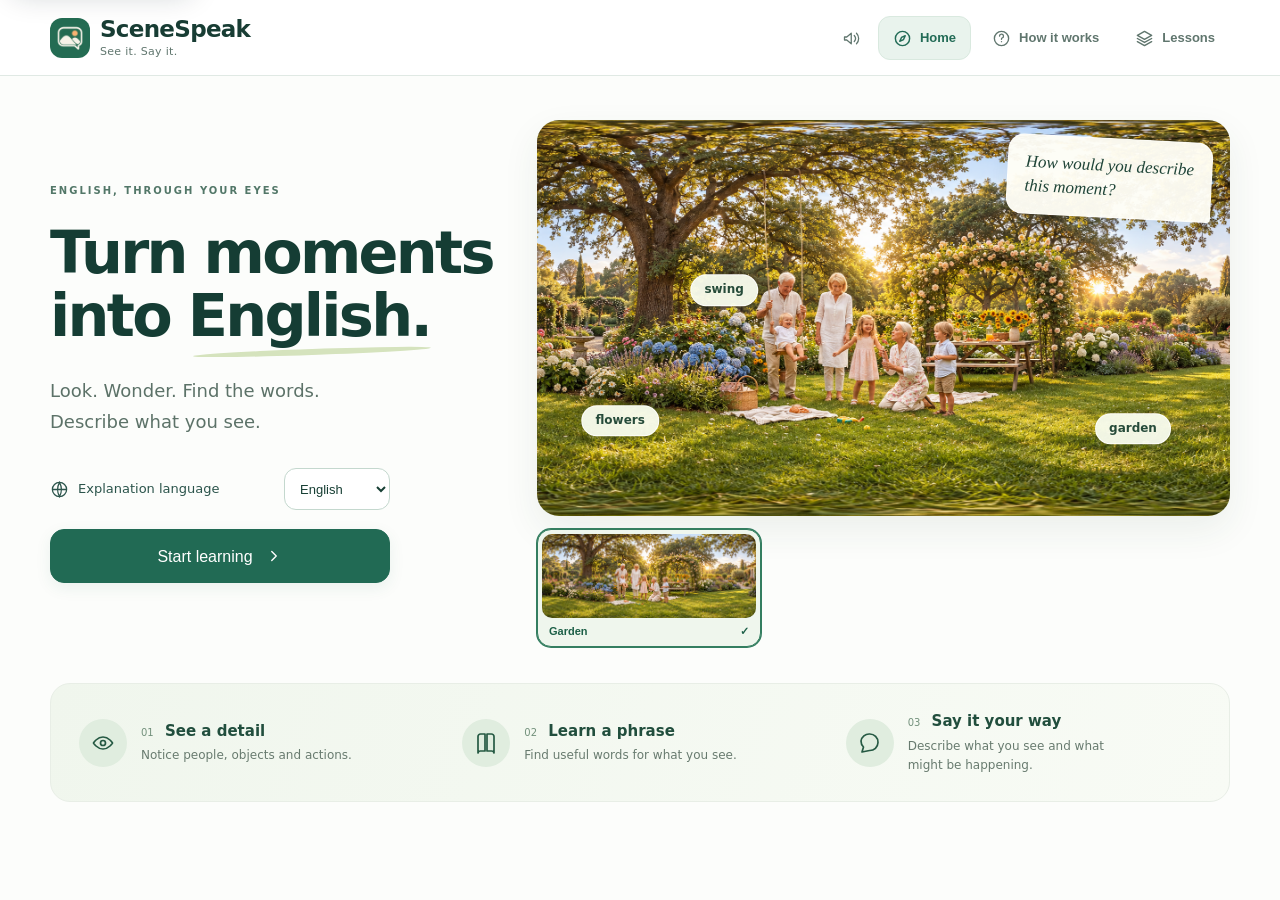
==== index.html @ e1c7cbb9 "Refresh demo with updated garden and cafe plus park home and museum panoramas" ====
<!doctype html>
<html lang="en" data-app-theme="sky" class="app-starting">
<head>
  <meta charset="utf-8" />
  <meta name="viewport" content="width=device-width,initial-scale=1,viewport-fit=cover" />
  <meta name="theme-color" content="#246c53" />
  <meta http-equiv="Content-Security-Policy" content="default-src 'self'; script-src 'self'; script-src-attr 'none'; script-src-elem 'self'; style-src 'self' 'unsafe-inline'; img-src 'self' data: blob:; media-src 'self' blob:; connect-src 'self' https: wss:; font-src 'self' data:; worker-src 'self' blob:; manifest-src 'self'; object-src 'none'; base-uri 'self'; form-action 'self'" />
  <meta name="apple-mobile-web-app-capable" content="yes" />
  <meta name="apple-mobile-web-app-status-bar-style" content="black-translucent" />
  <meta name="description" content="SceneSpeak helps you learn English by exploring pictures, building useful phrases and describing what you see." />
  <title>SceneSpeak — Five Updated Demo Lessons</title>
  <style>
    .app-starting #app,.app-starting .skip-link{visibility:hidden}
    .app-starting body{overflow:hidden}
    #app-startup{position:fixed;inset:0;z-index:100000;display:flex;flex-direction:column;align-items:center;justify-content:center;box-sizing:border-box;gap:0;padding:max(24px,env(safe-area-inset-top)) 24px max(24px,env(safe-area-inset-bottom));overflow:auto;text-align:center;background:#fafcfb;color:#174b3e;font:16px/1.5 system-ui,sans-serif}
    #app-startup[hidden]{display:none}
    #app-startup .startup-art{display:block;width:min(390px,82vw,47svh);height:auto;aspect-ratio:1;object-fit:contain;animation:startup-float 4s ease-in-out infinite}
    #app-startup strong{margin-top:4px;font-size:clamp(32px,5vw,42px);font-weight:750;line-height:1.2;letter-spacing:-1.6px}
    #app-startup .startup-tagline{margin:8px 0 28px;font-size:15px;color:#577067;letter-spacing:.3px}
    #app-startup .startup-dots{display:flex;gap:7px;align-items:center;height:16px;margin-bottom:12px}
    #app-startup .startup-dots i{width:6px;height:6px;border-radius:50%;background:#246c53;animation:startup-pulse 1.4s ease-in-out infinite}
    #app-startup .startup-dots i:nth-child(2){animation-delay:.16s}
    #app-startup .startup-dots i:nth-child(3){animation-delay:.32s}
    #app-startup [data-startup-message]{margin:0;max-width:32ch;font-size:13px;color:#577067}
    #app-startup button{margin-top:18px;padding:11px 24px;border:0;border-radius:999px;background:#174b3e;color:white;font:inherit;cursor:pointer}
    #app-startup button:focus-visible{outline:3px solid #b29048;outline-offset:4px}
    #app-startup[data-state="error"] .startup-dots{visibility:hidden}
    #app-startup[data-state="error"] .startup-art{animation:none}
    @keyframes startup-float{50%{transform:translateY(-6px)}}
    @keyframes startup-pulse{0%,80%,100%{opacity:.3;transform:scale(.8)}40%{opacity:1;transform:scale(1.1)}}
    @media(prefers-reduced-motion:reduce){#app-startup .startup-art,#app-startup .startup-dots i{animation:none}#app-startup .startup-dots i{opacity:.65}}
    @media(max-height:480px){#app-startup .startup-art{width:160px}#app-startup strong{font-size:28px}#app-startup .startup-tagline{margin-bottom:14px}}
  </style>
  <link rel="preload" as="image" href="assets/brand/scenespeak-loading-v2.webp" fetchpriority="high" />
  <link rel="icon" type="image/png" href="assets/brand/scenespeak-32.png" />
  <link rel="manifest" href="manifest.webmanifest" />
  <link rel="apple-touch-icon" href="assets/brand/scenespeak-192.png" />
  <link rel="stylesheet" href="styles.css?v=e7f37715b326" />
  <link rel="stylesheet" href="ui-current.css?v=9fdf16a73ba0" />
  <link rel="stylesheet" href="ui-v69.css?v=eab2ead57e41" />
  <link rel="stylesheet" href="ui-v70.css?v=b3a060a74555" />
  <link rel="stylesheet" href="ui-v71.css?v=51cc2b2156c6" />
  <link rel="stylesheet" href="ui-v72.css?v=d24091e28b16" />
  <link rel="stylesheet" href="ui-v73.css?v=15b34c80e019" />
  <link rel="stylesheet" href="ui-v76.css?v=8b865cb2a2d8" />
  <link rel="stylesheet" href="ui-v82.css?v=972449b8dde4" />
  <link rel="stylesheet" href="ui-v84.css?v=379203077f45" />
  <link rel="stylesheet" href="ui-studio.css?v=42ea0a79cbeb" />
  <link rel="stylesheet" href="theme-sky.css?v=98572c865e69" />
  <link rel="stylesheet" href="theme-path.css?v=e6351fd37bc7" />
  <link rel="stylesheet" href="theme-light-gallery.css?v=43ce43f7cd2a" />
  <link rel="stylesheet" href="home-hero.css?v=433610b8ef3a" />
  <link rel="stylesheet" href="learning-journey.css?v=11afd4d63277" />
  <link rel="stylesheet" href="lesson-media.css?v=f2573e4f4fe3" />
  <link rel="stylesheet" href="how-it-works.css?v=e417890383a8" />
  <link rel="stylesheet" href="scene-canvas.css?v=aba9099252a8" />
  <link rel="stylesheet" href="listening.css?v=66e8e4bcabab" />
  <link rel="stylesheet" href="learning-guide.css?v=9eb61eb98759" />
  <link rel="stylesheet" href="ui-sounds.css?v=19601f279538" />
  <link rel="stylesheet" href="panorama-core.css?v=d8734d7bc925">
  <link rel="stylesheet" href="lesson1-panorama.css?v=051b9032b213">
<link rel="stylesheet" href="panorama-discovery.css?v=4b420b4b0232">
<link rel="stylesheet" href="panorama-talk-tour.css?v=1cd13281f568"><link rel="stylesheet" href="panorama-listening.css?v=9c42d6c55e50"></head>
<body>
  <a class="skip-link" href="#app">Skip to learning content</a>
  <div id="a11y-status" class="sr-only" role="status" aria-live="polite" aria-atomic="true"></div>
  <div id="app-startup" role="status" aria-live="polite" aria-atomic="true" data-state="loading">
    <img class="startup-art" src="assets/brand/scenespeak-loading-v2.webp" alt="" width="840" height="840" fetchpriority="high" decoding="async" />
    <strong>SceneSpeak</strong>
    <p class="startup-tagline">Every picture starts a conversation.</p>
    <div class="startup-dots" aria-hidden="true"><i></i><i></i><i></i></div>
    <p data-startup-message>Loading your scene…</p>
    <button data-startup-retry hidden>Try again</button>
    <noscript>Enable JavaScript to open the lessons.</noscript>
  </div>
  <div id="app" tabindex="-1" inert aria-busy="true"></div>
  <script src="core/app-startup.js?v=bd5b87fb1e0e"></script>
  <script src="core/content-revision.js?v=3bc3806c85b2"></script>
  <script src="core/build-info.js?v=9fa14899fab6"></script>
  <script src="core/course-catalog.js?v=d8385ab6231d"></script>
  <script src="core/course-path.js?v=427eb5ecdf4e"></script>
  <script src="data.js?v=307e53e9b06f"></script>
  <script src="lesson-pack-index.generated.js?v=006819aa9bcf"></script>
  <script src="current-content-overrides.js?v=5cc74e1fce96"></script>
  <script src="content-v69.js?v=5cc74e1fce96"></script>
  <script src="content-v74-audit.js?v=5cc74e1fce96"></script>
  <script src="lesson-packs.generated.js?v=1f5e84ff9fc3"></script>
  <script src="core/hotspot-engine.js?v=0d5a81eb5dc6"></script>
  <script src="core/adaptive-taxonomy-contract.js?v=f6fae911d8c2"></script>
  <script src="core/lesson-validator.js?v=0ccd34b12bc7"></script>
  <script src="core/lesson-repository.js?v=77aca8151dfa"></script>
  <script src="core/content-engine.js?v=e1f7e139dde1"></script>
  <script src="core/panorama-course.generated.js?v=d9529c49cbbb"></script>
  <script src="core/scene-evidence.js?v=4fdc6a17dee8"></script>
  <script src="core/scene-intelligence.js?v=692e982c522b"></script>
  <script src="core/privacy-store.js?v=52e0ac4d5d61"></script>
  <script src="core/learner-model.js?v=d8bf44370f42"></script>
  <script src="core/action-router.js?v=b93dbc1543b9"></script>
  <script src="core/speech-core.js?v=c8c5c091f525"></script>
  <script src="core/ui-sounds.js?v=7964c6816acb"></script>
  <script src="core/practice-review.js?v=3e467076a4d8"></script>
  <script src="core/ai-adapter.js?v=064fd6ad9dd5"></script>
  <script src="core/learning-orchestrator.js?v=1ae58459ec99"></script>
  <script src="core/user-access-config.js?v=0ac02090537f"></script>
  <script src="core/commercial-shell.js?v=ed12c0c5aae3"></script>
  <script src="core/sync-tombstones.js?v=c3ef3947b44c"></script>
  <script src="core/local-data-store.js?v=6e7c0aab8850"></script>
  <script src="core/offline-downloads.js?v=153e696cb147"></script>
  <script src="core/backend-client.js?v=8af45341082b"></script>
  <script src="core/store-catalog-v82.js?v=e81de1eb7e1d"></script>
  <script src="core/admin-feature-policy-v83.js?v=089ec2695646"></script>
  <script src="core/purchase-entitlements-v82.js?v=ae6d0d21828c"></script>
  <script src="core/access-model-v82.js?v=a656d7a96163"></script>
  <script src="core/activity-client.js?v=0305212aa998"></script>
  <script src="core/progress-sync.js?v=bac324bff10e"></script>
  <script src="core/device-readiness.js?v=2feb7ec991df"></script>
  <script src="core/security.js?v=e12e8fea76a4"></script>
  <script src="core/personal-marks.js?v=a7b890df64b0"></script>
  <script src="core/deep-link-router.js?v=2884d61ba8e4"></script>
  <script src="core/lesson-media-gate.js?v=f4e1bda5cbc7"></script>
  <script src="app.js?v=04290ee01368"></script>
  <script src="runtime-v69.js?v=9a2fce50b812"></script>
  <script src="runtime-v70.js?v=bc94bb4e360d"></script>
  <script src="runtime-v71.js?v=3f6b4df981ed"></script>
  <script src="runtime-v72.js?v=2e056d364219"></script>
  <script src="runtime-v73.js?v=315661ad4f4a"></script>
  <script src="runtime-v75.js?v=d540d6023ff5"></script>
  <script src="runtime-v77.js?v=cfc6d447c4fe"></script>
  <script src="patch-v76.js?v=8671756c11c0"></script>
  <script src="runtime-v78.js?v=ad84d789c8ef"></script>
  <script src="core/level-aware-language.js?v=e0d07689a2c7"></script>
  <script src="core/imagination-memory-dna.generated.js?v=4ea223d0e053"></script>
  <script src="core/gold-journey.js?v=f6b78175643e"></script>
  <script src="core/published-overrides.generated.js?v=6f804d559817"></script>
  <script src="core/published-overrides.js?v=4688c32fdd0b"></script>
  <script src="core/user-panel-v84.js?v=f50b612bddcb"></script>
  <script src="core/event-router-v52.js?v=eeacf605ca4a"></script>
  <script src="core/picture-language.js?v=fc298d7c669d"></script>
  <script src="core/learning-glossary-fa.js?v=a58cbe13d967"></script>
  <script src="core/learning-guide.js?v=9f655faf4416"></script>
  <script src="core/speaking-studio.js?v=97b6e4c3991e"></script>
  <script src="core/panorama-talk-tour.js?v=7771b3bc976d"></script>
  <script src="core/talk-studio.js?v=0e2f04955cad"></script>
  <script src="core/lesson-listening.js?v=5c9cf390db3e"></script>
  <script src="core/listening-player.js?v=05734a528819"></script>
  <script src="core/immersive-learn.js?v=c38f6e1bcc5f"></script>
  <script src="core/scenario-studio.js?v=64f008922529"></script>
  <script src="core/hotspot-scope.js?v=ae610ceef6b7"></script>
  <script src="core/scene-preview.js?v=1f2e9517c847"></script>
  <script src="core/panorama-listening.js?v=71cc4268aee4"></script>
  <script src="core/scene-canvas.js?v=41de7d5b488b"></script>
  <script src="core/panorama-core-bridge.js?v=fa0d618af814"></script>
  <script src="core/home-hero.js?v=62444d525ca9"></script>
  <script src="core/how-it-works.js?v=9f088995cda6"></script>
  <script src="core/learning-journey.js?v=50a0cc425c0b"></script>
  <script src="core/ui-shell-v52.js?v=f3bc0a37c113"></script>
<script src="core/lesson1-panorama-data.generated.js?v=a4716ade650d"></script>
<script src="core/lesson1-panorama-bridge.js?v=352609d9416b"></script>
</body>
</html>
---- styles.css ----
:root{
  --ink:#102b3d;--ink2:#284456;--muted:#728692;--navy:#071c2b;--navy2:#0d3045;--teal:#14959a;--teal2:#63d4cf;--aqua:#e9f7f6;
  --bg:#f2f6f7;--card:#ffffff;--line:#dbe6e9;--line2:#cbdadd;--green:#34a378;--amber:#dc9d2f;--coral:#cf6b60;--gold:#c99a31;
  --shadow:0 20px 55px rgba(12,42,59,.12);--shadow2:0 9px 30px rgba(12,42,59,.08);--radius:24px;
}
*{box-sizing:border-box;-webkit-tap-highlight-color:transparent}
html,body{margin:0;min-height:100%;background:var(--bg);color:var(--ink);font-family:Inter,ui-sans-serif,system-ui,-apple-system,BlinkMacSystemFont,"Segoe UI",sans-serif;overscroll-behavior-y:none}
button,input{font:inherit}button{cursor:pointer;color:inherit}button:disabled{cursor:default;opacity:.45}.ico{width:20px;height:20px;display:block;flex:0 0 auto}
.app-shell{min-height:100dvh}.lesson-shell{padding-bottom:92px}.home-shell{padding-bottom:42px}.home-main,.lesson-main{max-width:1180px;margin:0 auto;padding:22px}
.section-kicker,.lesson-id{font-size:10px;font-weight:900;letter-spacing:.14em;color:var(--teal);text-transform:uppercase}
.brand-lockup{display:flex;align-items:center;gap:10px;color:#fff}.brand-lockup.dark{color:var(--ink)}.brand-lockup>div:last-child{display:grid}.brand-lockup b{font-size:14px;letter-spacing:.01em}.brand-lockup small{font-size:9px;opacity:.68;margin-top:1px}.brand-mark{width:38px;height:38px;border-radius:13px;background:#fff;color:var(--navy);display:grid;place-items:center;font-weight:950;letter-spacing:-.09em;box-shadow:0 8px 20px rgba(0,0,0,.12)}.brand-mark span{color:var(--teal)}.dark .brand-mark{background:var(--navy);color:#fff}.dark .brand-mark span{color:var(--teal2)}
.topbar{position:sticky;top:0;z-index:60;background:rgba(7,28,43,.96);backdrop-filter:blur(22px);padding:calc(10px + env(safe-area-inset-top)) 18px 10px;border-bottom:1px solid rgba(255,255,255,.07)}.topbar-inner{max-width:1180px;margin:auto;display:flex;align-items:center;gap:12px}.round-btn{width:42px;height:42px;border-radius:14px;border:0;display:grid;place-items:center}.round-btn.ghost{background:rgba(255,255,255,.08);color:#fff}.round-btn.soft{background:#edf4f6;color:#284a5c}.round-btn.saved{color:#a87d19;background:#fff4d5}.top-progress{margin-left:auto;color:#fff;width:170px}.top-progress>div:first-child{display:flex;justify-content:space-between;align-items:center}.top-progress span{font-size:9px;color:#9cb6c4}.top-progress b{font-size:11px}.progress-line{height:4px;background:rgba(255,255,255,.1);border-radius:10px;margin-top:5px;overflow:hidden}.progress-line i{display:block;height:100%;background:linear-gradient(90deg,var(--teal2),#fff);border-radius:10px}
.home-top{max-width:1180px;margin:0 auto;display:flex;align-items:center;justify-content:space-between;padding:20px 22px 0}.prototype-pill{font-size:9px;font-weight:900;letter-spacing:.1em;padding:8px 10px;border-radius:999px;background:#e5f5f4;color:#08767c;border:1px solid #c7e5e3}.home-hero{border-radius:30px;overflow:hidden;box-shadow:var(--shadow);background:#111}.hero-photo{height:min(60vh,560px);min-height:390px;position:relative}.hero-photo img{width:100%;height:100%;object-fit:cover;display:block}.hero-shade{position:absolute;inset:0;background:linear-gradient(90deg,rgba(4,21,32,.88) 0%,rgba(4,21,32,.42) 44%,rgba(4,21,32,.02) 74%),linear-gradient(0deg,rgba(4,21,32,.34),transparent 45%)}.hero-label{position:absolute;left:5.5%;top:50%;transform:translateY(-50%);color:#fff;max-width:550px}.hero-label span{font-size:10px;letter-spacing:.16em;font-weight:900;color:#9ee1dd;text-transform:uppercase}.hero-label h1{font-size:clamp(35px,5vw,62px);line-height:.98;margin:10px 0 13px;letter-spacing:-.04em}.hero-label p{font-size:16px;margin:0;color:#d8e8ea}.hero-ring{--p:0deg;position:absolute;right:4.5%;bottom:7%;width:112px;aspect-ratio:1;border-radius:50%;background:conic-gradient(var(--teal2) var(--p),rgba(255,255,255,.15) 0);display:grid;place-items:center}.hero-ring:before{content:"";position:absolute;inset:7px;background:rgba(7,28,43,.78);backdrop-filter:blur(10px);border-radius:50%}.hero-ring div{position:relative;color:#fff;text-align:center}.hero-ring b{display:block;font-size:25px}.hero-ring small{display:block;font-size:9px;color:#b9d4dc}.resume-card{display:grid;grid-template-columns:auto 1fr auto;gap:15px;align-items:center;margin-top:-22px;margin-left:4%;margin-right:4%;position:relative;background:#fff;border:1px solid rgba(255,255,255,.8);border-radius:22px;padding:16px 18px;box-shadow:var(--shadow);cursor:pointer;transition:.2s}.resume-card:hover{transform:translateY(-2px)}.resume-icon{width:50px;height:50px;border-radius:16px;background:var(--navy);color:#fff;display:grid;place-items:center}.resume-card span{font-size:9px;font-weight:900;color:var(--teal);letter-spacing:.1em}.resume-card h2{font-size:17px;margin:4px 0 2px}.resume-card p{font-size:10px;color:var(--muted);margin:0}.resume-arrow{color:var(--teal)}.journey-card,.roadmap{margin-top:20px;background:#fff;border:1px solid var(--line);border-radius:26px;padding:22px;box-shadow:var(--shadow2)}.journey-card h3,.roadmap h3{font-size:21px;margin:4px 0 16px}.journey-grid{display:grid;grid-template-columns:repeat(4,1fr);gap:10px}.journey-item{padding:15px;border:1px solid var(--line);border-radius:18px;background:#fbfdfe;display:flex;gap:10px;align-items:flex-start}.journey-item.done{background:#f0faf6;border-color:#c4e7d8}.journey-num{width:30px;height:30px;border-radius:10px;background:#e8f2f4;display:grid;place-items:center;font-size:10px;font-weight:900;color:#53707d;flex:0 0 auto}.journey-num .ico{width:16px;color:var(--green)}.journey-item b{font-size:12px}.journey-item p{font-size:9px;color:var(--muted);line-height:1.5;margin:5px 0 0}.roadmap{display:flex;justify-content:space-between;gap:20px;align-items:center}.roadmap p{font-size:11px;color:var(--muted);max-width:560px;margin:0}.roadmap-strip{display:flex;align-items:center}.locked-thumb{width:54px;height:54px;border-radius:16px;overflow:hidden;border:3px solid #fff;margin-left:-10px;position:relative;filter:saturate(.65)}.locked-thumb:first-child{margin-left:0}.locked-thumb img{width:100%;height:100%;object-fit:cover}.locked-thumb span{position:absolute;inset:auto 4px 4px auto;background:rgba(7,28,43,.75);color:#fff;border-radius:6px;padding:2px 4px;font-size:8px;font-weight:900}.locked-more{width:54px;height:54px;margin-left:-10px;border-radius:16px;background:var(--navy);border:3px solid #fff;color:#fff;display:grid;place-items:center;font-size:10px;font-weight:900}
.lesson-heading{display:flex;align-items:end;justify-content:space-between;gap:20px;margin:2px 0 15px}.lesson-heading h1{font-size:clamp(24px,3vw,35px);letter-spacing:-.035em;margin:5px 0 4px}.lesson-heading p{font-size:11px;color:var(--muted);margin:0}.lesson-score{text-align:right}.lesson-score b{display:block;font-size:25px;color:var(--teal)}.lesson-score span{font-size:9px;color:var(--muted)}.workspace{display:grid;grid-template-columns:minmax(0,1.58fr) minmax(330px,.72fr);gap:14px;align-items:start}.viewer-column{min-width:0}.viewer-frame{border-radius:26px;overflow:hidden;background:#071c2b;box-shadow:var(--shadow);border:1px solid rgba(9,46,62,.08)}
.image-stage{position:relative;background:#06151f;overflow:hidden;isolation:isolate}.scene-image{width:100%;height:auto;display:block;user-select:none;-webkit-user-drag:none}.focus-veil{position:absolute;inset:0;z-index:2;pointer-events:none;background:radial-gradient(circle 92px at var(--spot-x) var(--spot-y),transparent 0,transparent 54%,rgba(2,15,23,.08) 68%,rgba(2,15,23,.36) 100%);animation:veilIn .28s ease}.hotspot{position:absolute;z-index:5;transform:translate(-50%,-50%);border:0;background:transparent;border-radius:50%;padding:0}.hotspot.hint:after{content:"";position:absolute;left:50%;top:50%;width:8px;height:8px;transform:translate(-50%,-50%);border-radius:50%;background:#fff;box-shadow:0 0 0 5px rgba(99,212,207,.65),0 0 0 10px rgba(255,255,255,.14);animation:hintPulse 1.8s ease-in-out infinite}.hotspot.active:before,.hotspot.active:after{content:"";position:absolute;left:50%;top:50%;border-radius:50%;transform:translate(-50%,-50%)}.hotspot.active:before{width:15px;height:15px;background:#fff;border:4px solid var(--teal);box-shadow:0 5px 18px rgba(0,0,0,.35)}.hotspot.active:after{width:24px;height:24px;border:2px solid rgba(255,255,255,.95);animation:ripple 1.25s ease-out infinite}.spot-label{position:absolute;z-index:7;transform:translate(-50%,-100%);background:rgba(5,27,40,.91);backdrop-filter:blur(12px);color:#fff;padding:9px 12px;border-radius:13px;box-shadow:0 12px 30px rgba(0,0,0,.24);pointer-events:none;animation:labelIn .22s ease}.spot-label b{display:block;font-size:13px}.spot-label span{font-size:9px;color:#9cdedb}.photo-top-actions{position:absolute;z-index:10;top:12px;right:12px;display:flex;gap:7px}.glass-btn{border:1px solid rgba(255,255,255,.16);background:rgba(6,29,42,.56);backdrop-filter:blur(13px);color:#fff;border-radius:12px;padding:8px 10px;display:flex;align-items:center;gap:6px;font-size:9px;font-weight:850}.glass-btn .ico{width:16px}.glass-btn.active{background:rgba(20,149,154,.72)}.scene-caption{position:absolute;z-index:9;left:12px;bottom:12px;padding:8px 11px;border-radius:13px;background:rgba(5,27,40,.62);backdrop-filter:blur(12px);color:#fff;border:1px solid rgba(255,255,255,.12);pointer-events:none}.scene-caption span{display:block;font-size:7px;letter-spacing:.13em;color:#9cdedb;font-weight:900}.scene-caption b{font-size:10px}.tap-feedback{position:absolute;z-index:9;width:16px;height:16px;border-radius:50%;transform:translate(-50%,-50%);pointer-events:none}.tap-feedback:before{content:"";position:absolute;inset:-3px;border:3px solid;border-radius:50%;animation:tapPop .55s ease-out both}.tap-feedback.ok:before{border-color:#72e0b6}.tap-feedback.miss:before{border-color:#ff9b8f}.micro-burst{position:absolute;z-index:9;left:50%;top:50%;pointer-events:none}.micro-burst i{position:absolute;width:6px;height:6px;border-radius:50%;background:#9ce7dd;animation:burst .65s ease-out both}.micro-burst i:nth-child(1){--x:42px;--y:-30px}.micro-burst i:nth-child(2){--x:-38px;--y:-22px}.micro-burst i:nth-child(3){--x:10px;--y:44px}.micro-burst i:nth-child(4){--x:-18px;--y:38px}.micro-burst i:nth-child(5){--x:50px;--y:12px}.micro-burst i:nth-child(6){--x:-50px;--y:10px}
.context-strip{display:flex;justify-content:space-between;align-items:center;gap:14px;margin-top:10px;background:#fff;border:1px solid var(--line);border-radius:18px;padding:11px 13px;box-shadow:var(--shadow2)}.discover-progress{flex:1}.discover-progress-head{display:flex;justify-content:space-between;font-size:9px;color:var(--muted);font-weight:800}.discover-progress-head b{color:var(--ink)}.dot-track{display:flex;gap:5px;margin-top:7px}.dot-track i{height:4px;flex:1;background:#dce7ea;border-radius:99px}.dot-track i.done{background:linear-gradient(90deg,var(--teal),var(--teal2))}.context-actions{display:flex;gap:6px}.context-actions button{border:1px solid var(--line);background:#f8fbfc;border-radius:11px;padding:8px 9px;display:flex;align-items:center;gap:5px;font-size:9px;font-weight:850}.context-actions .ico{width:15px}
.interaction-column{position:sticky;top:80px}.interaction-card{background:#fff;border:1px solid var(--line);border-radius:26px;padding:20px;box-shadow:var(--shadow);min-height:360px}.welcome-card{display:flex;flex-direction:column;justify-content:center}.orb-icon{width:62px;height:62px;border-radius:21px;display:grid;place-items:center;background:linear-gradient(145deg,#e8f7f6,#d8efef);color:var(--teal);margin-bottom:17px}.orb-icon .ico{width:28px;height:28px}.interaction-card h2{font-size:24px;letter-spacing:-.035em;line-height:1.05;margin:6px 0 9px}.welcome-card>p{font-size:11px;color:var(--muted);line-height:1.6;margin:0 0 17px}.mini-rule{display:flex;gap:10px;align-items:center;padding:9px 0;border-top:1px solid #edf2f4}.mini-rule i{font-style:normal;width:26px;height:26px;border-radius:9px;background:#eff6f7;display:grid;place-items:center;color:var(--teal);font-size:9px;font-weight:900}.mini-rule span{font-size:9px;color:var(--muted)}.mini-rule b{display:block;color:var(--ink);font-size:10px;margin-bottom:1px}.active-card{animation:cardIn .25s ease}.word-card-top{display:flex;justify-content:space-between;gap:12px}.word-card-top h2{font-size:32px;margin:2px 0 0}.pron-line{display:flex;gap:9px;align-items:center;color:var(--teal);font-size:10px;font-weight:800}.pron-line span{color:var(--muted);font-size:13px;font-weight:500}.word-card-actions{display:flex;gap:6px}.depth-switch{display:grid;grid-template-columns:repeat(3,1fr);gap:4px;background:#edf3f5;border-radius:12px;padding:4px;margin-top:17px}.depth-switch button{border:0;background:transparent;border-radius:9px;padding:8px;font-size:9px;font-weight:850;color:#70838e}.depth-switch button.active{background:#fff;color:var(--ink);box-shadow:0 3px 10px rgba(12,42,59,.08)}.depth-content{padding:15px 1px 4px;animation:fadeIn .18s ease}.content-label,.big-meaning span{display:block;font-size:8px;letter-spacing:.12em;color:var(--teal);font-weight:900;margin-bottom:5px}.big-meaning b{font-size:24px}.listen-line{margin-top:10px;width:100%;border:1px solid var(--line);background:#f8fbfc;border-radius:13px;padding:10px;display:flex;gap:7px;align-items:center;text-align:left;font-size:10px;font-weight:800}.listen-line small{margin-left:auto;color:var(--muted)}.hero-phrase{width:100%;border:1px solid #c5e3e3;background:linear-gradient(135deg,#effafa,#e7f5f4);border-radius:15px;padding:13px;display:flex;justify-content:space-between;align-items:center;text-align:left}.hero-phrase b{font-size:14px}.hero-phrase .ico{color:var(--teal);width:18px}.collocation-row{display:flex;flex-wrap:wrap;gap:5px;margin-top:8px}.collocation-row button{border:1px solid var(--line);background:#fff;border-radius:999px;padding:6px 8px;font-size:8px;color:#56707d}.sentence-listen{width:100%;border:0;background:#f4f8f9;border-radius:15px;padding:12px;display:flex;align-items:center;gap:8px;text-align:left}.sentence-listen p{font-size:11px;line-height:1.55;margin:0;flex:1}.sentence-listen .ico{color:var(--teal);width:17px}.grammar-cue{font-size:10px;line-height:1.5;margin-top:9px;color:#49616e}.grammar-cue span{display:block;font-size:8px;color:var(--muted);font-weight:900;text-transform:uppercase}.grammar-cue mark,.grammar-examples mark{background:#d7f1ee;color:#087479;border-radius:4px;padding:0 2px}.evidence-lens{margin-top:13px;border-top:1px solid var(--line);padding-top:12px}.lens-head{display:flex;gap:6px;align-items:center;font-size:10px;color:#58717e}.lens-head .ico{width:16px;color:var(--teal)}.lens-row{margin-top:8px;border-radius:12px;padding:9px}.lens-row span{font-size:7px;font-weight:950;letter-spacing:.1em}.lens-row p{font-size:9px;line-height:1.45;margin:3px 0 0}.lens-row.fact{background:#eff8f4}.lens-row.fact span{color:#2b8965}.lens-row.infer{background:#fff8e8}.lens-row.infer span{color:#ad7618}.use-now{width:100%;border:0;background:var(--navy);color:#fff;border-radius:15px;margin-top:11px;padding:11px 12px;display:flex;align-items:center;gap:9px;text-align:left}.use-now>.ico:first-child{color:var(--teal2)}.use-now span{flex:1}.use-now b{font-size:10px}.use-now small{display:block;color:#a9c4cf;font-size:8px;margin-top:2px}.use-now>.ico:last-child{width:15px}
.activity-area{margin-top:18px}.mode-tabs{display:flex;gap:5px;background:#e8eff1;border-radius:16px;padding:5px;width:max-content;max-width:100%;overflow:auto}.mode-tabs button{border:0;background:transparent;border-radius:11px;padding:9px 12px;display:flex;align-items:center;gap:6px;font-size:9px;font-weight:850;color:#627985;white-space:nowrap}.mode-tabs .ico{width:16px}.mode-tabs button.active{background:#fff;color:var(--ink);box-shadow:0 4px 12px rgba(12,42,59,.08)}.mode-tabs button.active .ico{color:var(--teal)}.mode-surface{margin-top:8px;background:#fff;border:1px solid var(--line);border-radius:26px;padding:22px;box-shadow:var(--shadow2);min-height:260px}.panel-heading{display:flex;align-items:flex-start;justify-content:space-between;gap:16px}.panel-heading h2{font-size:22px;letter-spacing:-.025em;margin:4px 0 4px}.panel-heading p{font-size:10px;color:var(--muted);line-height:1.55;margin:0;max-width:680px}.complete-btn{border:1px solid var(--line);background:#f8fbfc;border-radius:12px;padding:9px 11px;font-size:9px;font-weight:850;white-space:nowrap}.complete-btn.done{background:#edf8f3;border-color:#c9e7d9;color:#26795a;display:flex;gap:5px;align-items:center}.complete-btn .ico{width:14px}.mission-card{margin-top:17px;border-radius:18px;background:linear-gradient(135deg,var(--navy),#123e55);color:#fff;padding:15px;display:grid;grid-template-columns:auto 1fr auto;gap:12px;align-items:center}.mission-icon{width:45px;height:45px;border-radius:15px;background:rgba(255,255,255,.1);display:grid;place-items:center;color:var(--teal2)}.mission-icon .ico{width:21px}.mission-card span{font-size:8px;color:#9ed8dc;font-weight:900;letter-spacing:.1em}.mission-card h3{font-size:13px;margin:2px 0}.mission-card p{font-size:9px;color:#c4d8de;line-height:1.45;margin:0}.mission-card>b{font-size:23px}.word-map{display:grid;grid-template-columns:repeat(4,1fr);gap:7px;margin-top:12px}.word-node{border:1px solid var(--line);background:#fbfdfe;border-radius:14px;padding:10px;text-align:left;display:grid;grid-template-columns:auto 1fr;gap:0 7px}.word-node>span{grid-row:1/3;width:26px;height:26px;border-radius:9px;display:grid;place-items:center;background:#eef4f5;color:#80919a}.word-node>span .ico{width:14px;color:var(--green)}.word-node b{font-size:10px}.word-node small{font-size:8px;color:var(--muted);margin-top:2px}.word-node.known{background:#f1faf7;border-color:#c8e7da}.word-node.selected{outline:2px solid #9ed9d9}.learning-tip{display:flex;gap:10px;align-items:flex-start;margin-top:12px;background:#f3f8f9;border-radius:14px;padding:12px}.learning-tip>.ico{color:var(--teal);width:18px}.learning-tip b{font-size:10px}.learning-tip p{font-size:9px;color:var(--muted);line-height:1.5;margin:3px 0 0}
.subtabs,.practice-tabs{display:flex;gap:6px;margin-top:16px;overflow:auto}.subtabs button,.practice-tabs button{border:1px solid var(--line);background:#fff;border-radius:12px;padding:9px 11px;font-size:9px;font-weight:850;display:flex;gap:6px;align-items:center;white-space:nowrap}.subtabs button.active,.practice-tabs button.active{background:var(--navy);color:#fff;border-color:var(--navy)}.subtabs .ico{width:14px}.learn-grid{display:grid;grid-template-columns:.78fr 1.22fr;gap:12px;margin-top:12px}.overview-card{background:linear-gradient(145deg,#eaf8f7,#f7fbfb);border:1px solid #cfe7e6;border-radius:18px;padding:16px}.overview-card>span,.grammar-hero>span{font-size:8px;color:var(--teal);font-weight:900;letter-spacing:.1em}.overview-card h3{font-size:17px;margin:5px 0 8px}.overview-card p{font-size:10px;line-height:1.65;color:#4e6875}.overview-card button{border:0;background:var(--navy);color:#fff;border-radius:11px;padding:8px 10px;display:flex;gap:6px;align-items:center;font-size:8px;font-weight:850}.overview-card button .ico{width:14px}.evidence-accordion{display:grid;gap:6px}.evidence-accordion details{border:1px solid var(--line);border-radius:13px;background:#fff;overflow:hidden}.evidence-accordion summary{list-style:none;display:grid;grid-template-columns:auto 1fr auto;gap:8px;align-items:center;padding:10px 11px;cursor:pointer}.evidence-accordion summary::-webkit-details-marker{display:none}.evidence-accordion summary span{font-size:8px;color:var(--teal);font-weight:900}.evidence-accordion summary b{font-size:10px}.evidence-accordion summary .ico{width:14px;color:#81919a;transition:.2s}.evidence-accordion details[open] summary .ico{transform:rotate(90deg)}.evidence-accordion details p{border-top:1px solid var(--line);margin:0;padding:10px 11px;font-size:9px;line-height:1.6;color:#5d7380;background:#fbfdfe}.inference-zone{margin-top:12px}.confidence-ladder{display:grid;grid-template-columns:repeat(3,1fr);gap:8px}.confidence-card{border-radius:16px;padding:13px;border:1px solid}.confidence-card>div{display:flex;justify-content:space-between;align-items:center}.confidence-card b{font-size:10px}.confidence-card span{font-size:7px}.confidence-card p{font-size:9px;line-height:1.55;margin:7px 0 0}.confidence-card.high{background:#f0faf5;border-color:#c7e8d9}.confidence-card.high b{color:#2b8965}.confidence-card.medium{background:#fff9eb;border-color:#efdcae}.confidence-card.medium b{color:#a97318}.confidence-card.low{background:#fff3f1;border-color:#eccbc7}.confidence-card.low b{color:#a95149}.timeline-pro{display:grid;grid-template-columns:1fr auto 1fr auto 1fr;align-items:center;gap:7px;margin-top:10px}.timeline-pro article{background:#f4f8f9;border-radius:14px;padding:12px;min-height:95px}.timeline-pro article span{font-size:8px;color:var(--teal);font-weight:900}.timeline-pro article p{font-size:9px;line-height:1.5;margin:5px 0 0}.timeline-pro>i{color:#8da0aa}.timeline-pro>i .ico{width:14px}.accuracy-card{margin-top:10px;border:1px solid #eccbc7;background:#fff5f3;border-radius:15px;padding:12px}.accuracy-card>div{display:flex;gap:6px;align-items:center;color:#a24d46}.accuracy-card .ico{width:16px}.accuracy-card b{font-size:10px}.accuracy-card p{font-size:9px;line-height:1.55;margin:5px 0 0;color:#6d5b59}.grammar-lab{display:grid;grid-template-columns:1fr 1fr;gap:12px;margin-top:12px}.grammar-hero,.model-ladder{border:1px solid var(--line);border-radius:18px;padding:15px}.grammar-hero{background:#f4f9fa}.grammar-hero h3{font-size:17px;margin:5px 0}.grammar-hero>p{font-size:9px;line-height:1.55;color:#5d7280}.grammar-examples{display:grid;gap:6px}.grammar-examples button{border:1px solid var(--line);background:#fff;border-radius:12px;padding:9px;display:flex;gap:6px;text-align:left;font-size:9px;line-height:1.45}.grammar-examples .ico{width:14px;color:var(--teal)}.level-switch{display:flex;gap:4px;background:#edf3f5;border-radius:11px;padding:4px}.level-switch button{flex:1;border:0;background:transparent;border-radius:8px;padding:7px 5px;font-size:8px;font-weight:850}.level-switch button.active{background:#fff;box-shadow:0 2px 8px rgba(12,42,59,.08)}.model-ladder article{margin-top:9px;background:#fbfdfe;border:1px solid var(--line);border-radius:13px;padding:11px}.model-ladder article>div{display:flex;align-items:center;justify-content:space-between;gap:7px}.model-ladder article span{font-size:7px;font-weight:900;color:var(--teal)}.model-ladder article button{border:0;background:#e9f6f5;border-radius:8px;padding:6px 8px;font-size:8px;display:flex;gap:4px;align-items:center}.model-ladder article button .ico{width:12px}.model-ladder article p{font-size:9px;line-height:1.6;color:#4e6673}.model-ladder article small{font-size:8px;color:var(--muted)}.lab-cta{width:100%;margin-top:8px;border:0;background:var(--navy);color:#fff;border-radius:12px;padding:10px;display:flex;align-items:center;justify-content:center;gap:5px;font-size:9px;font-weight:850}.lab-cta .ico{width:14px}
.find-layout{margin-top:12px;display:grid;grid-template-columns:1fr .72fr;gap:10px}.find-prompt{border-radius:18px;background:linear-gradient(145deg,var(--navy),#113c53);color:#fff;padding:17px}.find-prompt>span{font-size:8px;color:#9ed8dc;font-weight:900;letter-spacing:.1em}.find-prompt h3{font-size:31px;margin:7px 0 2px}.find-prompt>p{font-size:13px;color:#b7d3da;margin:0}.find-prompt>button{margin-top:10px;border:1px solid rgba(255,255,255,.15);background:rgba(255,255,255,.08);color:#fff;border-radius:10px;padding:8px 10px;font-size:8px;display:flex;align-items:center;gap:5px}.find-prompt>button .ico{width:14px}.audio-target{margin:18px 0 12px;display:flex;gap:11px;align-items:center}.audio-target>.ico{width:35px;height:35px;color:var(--teal2)}.audio-target b{font-size:17px}.round-dots{display:flex;gap:5px;margin-top:14px}.round-dots i{height:4px;flex:1;background:rgba(255,255,255,.12);border-radius:99px}.round-dots i.done{background:#52c994}.round-dots i.current{background:#75dbd7}.practice-message{margin-top:10px;padding:8px;border-radius:10px;font-size:8px;font-weight:800}.practice-message.good{background:rgba(80,200,148,.16);color:#bff1d9}.practice-message.try{background:rgba(224,159,47,.16);color:#ffe0a7}.find-photo-note{border:1px solid var(--line);background:#f5f9fa;border-radius:18px;padding:16px;display:flex;align-items:center;gap:10px}.find-photo-note>.ico{width:27px;height:27px;color:var(--teal)}.find-photo-note p{font-size:10px;line-height:1.5;color:#5d7380;margin:0}.practice-complete{text-align:center;padding:30px 10px}.success-orb{width:65px;height:65px;border-radius:22px;background:#eaf8f2;color:var(--green);display:grid;place-items:center;margin:0 auto 10px}.success-orb .ico{width:28px}.practice-complete>span{font-size:8px;color:var(--teal);font-weight:900}.practice-complete h3{font-size:28px;margin:5px 0}.practice-complete p{font-size:10px;color:var(--muted)}.practice-complete button{border:0;background:var(--navy);color:#fff;border-radius:11px;padding:9px 12px;display:flex;gap:6px;align-items:center;margin:12px auto 0;font-size:9px}.practice-complete .ico{width:14px}.builder-card,.fact-game{margin-top:12px;border:1px solid var(--line);border-radius:18px;padding:16px;background:#fbfdfe}.builder-head,.fact-counter{display:flex;align-items:flex-start;justify-content:space-between;gap:10px}.builder-head span,.fact-counter span{font-size:8px;color:var(--teal);font-weight:900;letter-spacing:.1em}.builder-head h3{font-size:16px;margin:4px 0}.builder-head>button{border:1px solid var(--line);background:#fff;border-radius:10px;padding:7px 9px;display:flex;gap:5px;align-items:center;font-size:8px}.builder-head .ico{width:13px}.answer-zone{min-height:74px;margin-top:12px;border:2px dashed #d2e0e4;border-radius:15px;padding:10px;display:flex;align-items:center;flex-wrap:wrap;gap:6px;background:#fff}.answer-zone>span{font-size:9px;color:#8b9ba4;margin:auto}.answer-zone button,.token-bank button{border:1px solid var(--line);background:#fff;border-radius:10px;padding:8px 9px;font-size:9px}.answer-zone.correct{border-color:#8fd4b8;background:#f1faf6}.answer-zone.wrong{border-color:#e7b6b1;background:#fff6f4}.token-bank{display:flex;flex-wrap:wrap;gap:6px;margin-top:10px;padding:10px;border-radius:13px;background:#eef4f5;min-height:48px}.token-bank button{background:#fff;box-shadow:0 3px 10px rgba(12,42,59,.05)}.builder-actions{display:flex;justify-content:flex-end;gap:7px;margin-top:10px}.builder-actions button{border:1px solid var(--line);border-radius:10px;padding:8px 11px;font-size:9px;font-weight:850}.builder-actions .secondary{background:#fff}.builder-actions .primary{background:var(--navy);color:#fff;border-color:var(--navy)}.builder-feedback{margin-top:9px;border-radius:12px;padding:10px;font-size:9px}.builder-feedback.good{background:#edf8f3;color:#286e56}.builder-feedback.try{background:#fff5f2;color:#92564f}.builder-feedback button{float:right;border:0;background:transparent;color:inherit;font-size:8px;font-weight:900}.fact-counter b{font-size:9px}.fact-game>article{position:relative;margin-top:10px;border-radius:17px;background:var(--navy);color:#fff;padding:19px 20px 18px 42px}.quote-mark{position:absolute;left:15px;top:6px;font-size:43px;color:#65d0cd;opacity:.7}.fact-game article h3{font-size:20px;margin:0}.fact-game article p{font-size:9px;color:#b6ced6;line-height:1.5}.fact-actions{display:grid;grid-template-columns:1fr 1fr;gap:7px;margin-top:9px}.fact-actions button{border:1px solid var(--line);background:#fff;border-radius:12px;padding:11px;display:flex;justify-content:center;align-items:center;gap:6px;font-size:9px;font-weight:850}.fact-actions .ico{width:15px;color:var(--teal)}.fact-feedback{margin-top:9px;border-radius:13px;padding:11px}.fact-feedback.good{background:#edf8f3;color:#286e56}.fact-feedback.try{background:#fff4f1;color:#94564f}.fact-feedback b{font-size:10px}.fact-feedback p{font-size:9px;margin:4px 0}.fact-feedback button{border:0;background:transparent;color:inherit;padding:0;font-size:8px;font-weight:900}
.speaking-layout{display:grid;grid-template-columns:1fr 1fr;gap:12px;margin-top:15px}.coach-left,.coach-right{min-width:0}.duration-switch{display:grid;grid-template-columns:repeat(3,1fr);gap:6px}.duration-switch button{border:1px solid var(--line);background:#fff;border-radius:13px;padding:9px}.duration-switch button b{font-size:17px;display:block}.duration-switch button span{font-size:7px;color:var(--muted)}.duration-switch button.active{border-color:#9ed8d7;background:#eef9f8;color:#08767b}.coach-prompt{margin-top:8px;border-radius:14px;background:#f2f7f8;padding:11px}.coach-prompt span,.coverage-card>div span,.transcript-card>div span,.self-review>span,.audio-review>span,.compare-card>div>span{font-size:8px;color:var(--teal);font-weight:900;letter-spacing:.1em}.coach-prompt p{font-size:9px;line-height:1.5;margin:4px 0}.speaking-console{margin-top:8px;background:linear-gradient(145deg,var(--navy),#123e55);border-radius:18px;padding:15px;color:#fff;display:flex;align-items:center;gap:15px}.timer-ring{--timer-p:360deg;width:105px;aspect-ratio:1;border-radius:50%;background:conic-gradient(var(--teal2) var(--timer-p),rgba(255,255,255,.1) 0);display:grid;place-items:center;position:relative;flex:0 0 auto}.timer-ring:before{content:"";position:absolute;inset:7px;border-radius:50%;background:#0b2a3e}.timer-ring>div{position:relative;text-align:center}.timer-ring b{display:block;font-size:24px}.timer-ring span{font-size:7px;letter-spacing:.12em;color:#9ed8dc}.console-actions{display:grid;gap:7px;flex:1}.console-actions button{border:1px solid rgba(255,255,255,.14);background:rgba(255,255,255,.07);color:#fff;border-radius:11px;padding:9px;display:flex;align-items:center;justify-content:center;gap:6px;font-size:8px;font-weight:850}.console-actions .primary{background:var(--teal);border-color:var(--teal)}.console-actions .ico{width:14px}.recording-row{display:grid;grid-template-columns:1fr 1fr;gap:7px;margin-top:8px}.recording-row button{border:1px solid var(--line);background:#fff;border-radius:13px;padding:10px;display:flex;gap:8px;align-items:center;text-align:left}.recording-row .ico{width:18px;color:var(--teal)}.recording-row span{display:grid}.recording-row b{font-size:9px}.recording-row small{font-size:7px;color:var(--muted);margin-top:2px}.recording-row button.live{background:#fff0ee;border-color:#edc7c2}.recording-row button.live .ico{color:#b34f47}.audio-review{margin-top:8px;border:1px solid var(--line);border-radius:13px;padding:10px}.audio-review audio{width:100%;height:32px;margin-top:6px}.coverage-card,.transcript-card,.self-review{border:1px solid var(--line);border-radius:16px;padding:13px;background:#fbfdfe}.coverage-card>div,.transcript-card>div{display:flex;justify-content:space-between;align-items:center}.coverage-card>div b{font-size:15px;color:var(--teal)}.coverage-card>p{font-size:8px;line-height:1.45;color:var(--muted)}.keyword-grid{display:flex;flex-wrap:wrap;gap:5px}.keyword-grid span{border-radius:999px;background:#edf3f5;color:#657a86;padding:6px 8px;font-size:8px;display:flex;gap:4px;align-items:center}.keyword-grid span.hit{background:#e5f6ef;color:#26795a}.keyword-grid .ico{width:11px}.transcript-card{margin-top:8px}.transcript-card small{font-size:7px;color:var(--muted)}.transcript-card p{min-height:55px;font-size:9px;line-height:1.55;color:#516a77;margin:8px 0 0}.self-review{margin-top:8px}.self-review>span{display:block;margin-bottom:7px}.self-review label{display:flex;align-items:center;gap:7px;padding:5px 0;font-size:8px;color:#536b77}.self-review input{display:none}.self-review i{width:16px;height:16px;border:1px solid #cadadd;border-radius:5px;background:#fff}.self-review input:checked+i{background:var(--teal);border-color:var(--teal);box-shadow:inset 0 0 0 3px #fff}.compare-card{margin-top:12px;border-radius:18px;padding:15px;border:1px solid var(--line);background:#f7fafb}.compare-card h3{font-size:15px;margin:4px 0}.compare-card.locked{background:linear-gradient(135deg,#f4f7f8,#edf3f5)}.lock-visual{display:flex;align-items:center;gap:10px;padding:16px 0 2px;color:#6d808a}.lock-visual>.ico{width:25px}.lock-visual p{font-size:9px;margin:0}.compare-card.unlocked>p{font-size:9px;line-height:1.6;color:#4f6874}.compare-card.unlocked>button{border:0;background:var(--navy);color:#fff;border-radius:10px;padding:8px 10px;display:flex;gap:5px;align-items:center;font-size:8px}.compare-card.unlocked>button .ico{width:13px}.compare-card .level-switch{max-width:300px;margin-top:9px}
.bottom-nav{position:fixed;z-index:70;left:50%;bottom:0;transform:translateX(-50%);width:min(560px,100%);padding:7px 13px calc(8px + env(safe-area-inset-bottom));background:rgba(255,255,255,.96);backdrop-filter:blur(20px);border:1px solid rgba(11,49,67,.08);border-bottom:0;border-radius:20px 20px 0 0;display:flex;justify-content:space-around;box-shadow:0 -10px 30px rgba(7,28,43,.08)}.nav-item{border:0;background:transparent;display:grid;place-items:center;gap:2px;color:#78909b;padding:4px 12px}.nav-item .ico{width:18px}.nav-item span{font-size:8px;font-weight:850}.nav-item.active{color:var(--teal)}.photo-modal{position:fixed;inset:0;z-index:100;background:#020b10;display:grid;place-items:center;padding:0}.photo-modal-inner{width:100%;max-width:1500px}.modal-stage{max-height:100dvh}.modal-stage .scene-image{max-height:100dvh;object-fit:contain}.toast{position:fixed;z-index:200;left:50%;bottom:92px;transform:translate(-50%,16px);opacity:0;pointer-events:none;background:#082335;color:#fff;border:1px solid rgba(255,255,255,.09);box-shadow:0 12px 35px rgba(0,0,0,.25);padding:10px 13px;border-radius:12px;font-size:9px;transition:.22s;max-width:80%;text-align:center}.toast.show{opacity:1;transform:translate(-50%,0)}
@keyframes ripple{0%{opacity:1;transform:translate(-50%,-50%) scale(.65)}100%{opacity:0;transform:translate(-50%,-50%) scale(3.5)}}@keyframes hintPulse{0%,100%{transform:translate(-50%,-50%) scale(.9)}50%{transform:translate(-50%,-50%) scale(1.18)}}@keyframes veilIn{from{opacity:0}to{opacity:1}}@keyframes labelIn{from{opacity:0;transform:translate(-50%,-86%) scale(.94)}to{opacity:1;transform:translate(-50%,-100%) scale(1)}}@keyframes tapPop{0%{opacity:1;transform:scale(.65)}100%{opacity:0;transform:scale(3.1)}}@keyframes burst{0%{opacity:1;transform:translate(0,0) scale(1)}100%{opacity:0;transform:translate(var(--x),var(--y)) scale(.4)}}@keyframes cardIn{from{opacity:.5;transform:translateY(5px)}to{opacity:1;transform:none}}@keyframes fadeIn{from{opacity:0}to{opacity:1}}
@media(max-width:900px){.journey-grid{grid-template-columns:1fr 1fr}.workspace{grid-template-columns:1fr}.interaction-column{position:static}.interaction-card{min-height:auto}.word-map{grid-template-columns:repeat(2,1fr)}.learn-grid,.grammar-lab,.speaking-layout{grid-template-columns:1fr}.interaction-card{padding:17px}.roadmap{align-items:flex-start;flex-direction:column}.roadmap-strip{max-width:100%;overflow:hidden}.viewer-frame{border-radius:22px}.confidence-ladder{grid-template-columns:1fr}.timeline-pro{grid-template-columns:1fr}.timeline-pro>i{display:none}}
@media(max-width:600px){.home-main,.lesson-main{padding:13px}.home-top{padding:14px 14px 0}.prototype-pill{font-size:7px;padding:6px 8px}.hero-photo{min-height:410px;height:64vh}.hero-shade{background:linear-gradient(0deg,rgba(4,21,32,.88) 0%,rgba(4,21,32,.28) 52%,rgba(4,21,32,.04) 80%)}.hero-label{left:20px;right:20px;top:auto;bottom:28px;transform:none}.hero-label h1{font-size:36px}.hero-label p{font-size:12px}.hero-ring{right:17px;top:17px;bottom:auto;width:82px}.hero-ring b{font-size:18px}.resume-card{margin:-10px 8px 0;padding:13px}.resume-icon{width:42px;height:42px}.resume-card h2{font-size:13px}.resume-card p{font-size:8px}.journey-card,.roadmap{padding:16px;border-radius:21px}.journey-grid{grid-template-columns:1fr}.lesson-heading{align-items:flex-start}.lesson-heading p{max-width:250px}.lesson-score b{font-size:20px}.top-progress{width:95px}.top-progress span{display:none}.brand-lockup{display:none}.topbar-inner{justify-content:space-between}.viewer-frame{border-radius:18px}.photo-top-actions{top:8px;right:8px}.glass-btn{padding:7px}.glass-btn span{display:none}.scene-caption{left:8px;bottom:8px}.context-strip{flex-direction:column;align-items:stretch}.context-actions button{flex:1;justify-content:center}.interaction-card h2{font-size:22px}.word-card-top h2{font-size:29px}.mode-surface{padding:15px;border-radius:20px}.mode-tabs{width:100%;justify-content:space-between}.mode-tabs button{padding:8px 9px}.panel-heading{flex-direction:column}.complete-btn{align-self:flex-start}.mission-card{grid-template-columns:auto 1fr}.mission-card>b{grid-column:1/3;text-align:right;font-size:13px}.word-map{grid-template-columns:1fr 1fr}.find-layout{grid-template-columns:1fr}.fact-actions{grid-template-columns:1fr 1fr}.speaking-console{flex-direction:column}.timer-ring{width:118px}.console-actions{width:100%;grid-template-columns:1fr 1fr}.recording-row{grid-template-columns:1fr}.photo-modal .glass-btn span{display:inline}.bottom-nav{width:100%;border-radius:18px 18px 0 0}.nav-item{padding:4px 9px}}
@media(max-width:380px){.word-map{grid-template-columns:1fr}.mode-tabs button span{display:none}.mode-tabs button{padding:8px 12px}.fact-actions{grid-template-columns:1fr}.hero-label h1{font-size:31px}}

button:focus-visible{outline:3px solid rgba(20,149,154,.35);outline-offset:2px}
@media(prefers-reduced-motion:reduce){*,*:before,*:after{animation-duration:.001ms!important;animation-iteration-count:1!important;scroll-behavior:auto!important;transition:none!important}}

/* ===== v0.4 STUDIO — visual-first interaction pass ===== */
:root{--studio:#0a2232;--studio2:#123b50;--mint:#66d7cf;--softmint:#eefafa;--panel:#f8fbfc}
.journey-rail{display:flex;align-items:center;gap:5px;margin-left:22px}.journey-rail button{border:0;background:transparent;color:#718c9b;display:flex;align-items:center;gap:5px;padding:5px 7px;border-radius:10px}.journey-rail button i{width:20px;height:20px;border-radius:7px;background:rgba(255,255,255,.07);display:grid;place-items:center;font-style:normal;font-size:8px;font-weight:900}.journey-rail button i .ico{width:11px}.journey-rail button span{font-size:8px;font-weight:800}.journey-rail button.active{background:rgba(255,255,255,.08);color:#fff}.journey-rail button.active i{background:var(--teal)}.journey-rail button.done:not(.active){color:#a2c8c9}.journey-rail button.done i{color:#8ce3cb;background:rgba(89,197,160,.12)}
.compact-heading{align-items:center;margin:8px 0 14px}.compact-heading h1{margin:3px 0 3px;font-size:clamp(25px,2.7vw,34px)}.lesson-metrics{display:flex;gap:8px}.lesson-metrics>div{min-width:88px;background:#fff;border:1px solid var(--line);padding:9px 12px;border-radius:15px;text-align:right}.lesson-metrics b{display:block;font-size:16px;color:var(--teal)}.lesson-metrics span{font-size:7px;text-transform:uppercase;letter-spacing:.08em;color:var(--muted);font-weight:850}
.studio-workspace{grid-template-columns:minmax(0,1.7fr) minmax(330px,.68fr);gap:12px}.studio-viewer{box-shadow:0 22px 60px rgba(7,28,43,.15);border-radius:28px}.studio-viewer .image-stage{min-height:480px}.studio-viewer .scene-image{height:100%;min-height:480px;object-fit:cover}
.lens-chip{position:absolute;z-index:8;transform:translate(-50%,-50%);pointer-events:none;display:flex;align-items:center;gap:7px;background:rgba(4,22,34,.86);backdrop-filter:blur(12px);color:#fff;border:1px solid rgba(255,255,255,.14);border-radius:13px;padding:7px 9px;box-shadow:0 10px 28px rgba(0,0,0,.22);animation:labelIn .2s ease}.lens-chip i{width:21px;height:21px;border-radius:7px;display:grid;place-items:center;background:var(--teal);font-size:8px;font-style:normal;font-weight:900}.lens-chip span{display:grid}.lens-chip b{font-size:9px}.lens-chip small{font-size:7px;color:#b8d3dc;margin-top:1px}.lens-chip.composition{background:rgba(248,253,254,.93);color:var(--ink);border-color:#d9e8eb}.lens-chip.composition small{color:#6b828e}.lens-chip.composition i{background:var(--navy);color:#fff}
.hotspot.adaptive-hint:after{content:"";position:absolute;left:50%;top:50%;width:10px;height:10px;transform:translate(-50%,-50%);border-radius:50%;background:#fff;box-shadow:0 0 0 5px rgba(247,182,76,.72),0 0 0 13px rgba(247,182,76,.15);animation:adaptivePulse 1s ease-in-out infinite}.hotspot.adaptive-hint:before{content:"";position:absolute;inset:10%;border-radius:50%;border:1px dashed rgba(255,255,255,.85);animation:adaptiveOrbit 2.6s linear infinite}
.studio-context{display:grid;grid-template-columns:1fr .85fr 1.35fr auto;gap:12px;align-items:center;background:#fff;border:1px solid var(--line);border-radius:18px;padding:11px 12px;margin-top:9px;box-shadow:var(--shadow2)}.studio-context .discover-progress{min-width:0}.mastery-mini{display:grid;grid-template-columns:auto 1fr auto;align-items:center;gap:7px}.mastery-mini span,.weak-focus span{font-size:7px;color:var(--muted);text-transform:uppercase;letter-spacing:.08em;font-weight:900}.mastery-mini>div{height:5px;background:#e7eff1;border-radius:99px;overflow:hidden}.mastery-mini>div i{display:block;height:100%;background:linear-gradient(90deg,var(--teal),var(--teal2));border-radius:99px}.mastery-mini b{font-size:9px}.weak-focus{display:grid;gap:2px;min-width:0}.weak-focus b{font-size:8px;white-space:nowrap;overflow:hidden;text-overflow:ellipsis}.studio-context .context-actions{display:flex;gap:6px}.studio-context .context-actions button{white-space:nowrap}.studio-context .context-actions .primary-action{background:var(--navy);color:#fff;border-color:var(--navy)}
.interaction-column{position:sticky;top:82px}.interaction-card{border-radius:26px;box-shadow:0 22px 60px rgba(7,28,43,.11)}.studio-welcome{background:linear-gradient(180deg,#fff,#f8fbfc)}.interaction-flow{display:grid;grid-template-columns:repeat(3,1fr);gap:7px;margin-top:16px}.interaction-flow>div{border:1px solid var(--line);border-radius:13px;padding:9px;display:grid;align-content:start;gap:3px;background:#fff}.interaction-flow i{width:22px;height:22px;border-radius:7px;background:#e8f6f6;color:#0a8387;display:grid;place-items:center;font-size:8px;font-style:normal;font-weight:900}.interaction-flow b{font-size:9px}.interaction-flow span{font-size:7px;color:var(--muted);line-height:1.35}.studio-tip{margin-top:10px;border-radius:13px;background:#0c293a;color:#d7e9ec;padding:10px;display:flex;align-items:center;gap:8px}.studio-tip>.ico{width:17px;color:var(--teal2)}.studio-tip span{display:grid}.studio-tip b{font-size:8px;color:#fff}.studio-tip span{font-size:7px;line-height:1.4}
.detail-sheet{position:relative}.sheet-handle{display:none}.mastery-card{margin:10px 0;border:1px solid #dce9eb;background:#f8fbfc;border-radius:14px;padding:10px}.mastery-card>div:first-child{display:flex;justify-content:space-between;align-items:center}.mastery-card span{font-size:7px;letter-spacing:.09em;color:var(--muted);font-weight:900}.mastery-card b{font-size:9px;color:#386172}.mastery-bar{height:6px!important;background:#e5eff1;border-radius:99px;overflow:hidden;margin:7px 0 5px}.mastery-bar i{display:block;height:100%;background:linear-gradient(90deg,#1d9ca0,#63d4cf);border-radius:99px}.mastery-card small{font-size:7px;color:#7a8d97}.micro-actions{display:grid;gap:7px;margin-top:9px}.micro-actions>button:first-child{border:1px solid var(--line);background:#f8fbfc;border-radius:12px;padding:9px 10px;display:flex;align-items:center;justify-content:center;gap:7px;font-size:8px;font-weight:850}.micro-actions>button:first-child .ico{width:14px;color:var(--teal)}.micro-actions .use-now{margin:0}
.studio-mission{background:linear-gradient(145deg,#08273a,#11445b)}.mastery-map{display:grid;grid-template-columns:repeat(4,1fr);gap:8px;margin-top:10px}.mastery-node{border:1px solid var(--line);background:#fbfdfe;border-radius:15px;padding:9px;display:flex;align-items:center;gap:8px;text-align:left;min-width:0}.mastery-node.selected{border-color:#78cfd0;box-shadow:0 0 0 2px rgba(20,149,154,.1)}.mastery-node>div{display:grid;min-width:0}.mastery-node b{font-size:9px;white-space:nowrap;overflow:hidden;text-overflow:ellipsis}.mastery-node small{font-size:7px;color:var(--muted);margin-top:2px}.node-ring{--m:0deg;width:34px;height:34px;border-radius:50%;background:conic-gradient(var(--teal) var(--m),#e5eef0 0);display:grid;place-items:center;position:relative;flex:0 0 auto}.node-ring:before{content:"";position:absolute;inset:4px;border-radius:50%;background:#fff}.node-ring i{position:relative;width:19px;height:19px;border-radius:50%;display:grid;place-items:center;background:#eef6f7;color:#6c8792;font-style:normal;font-size:8px}.node-ring i .ico{width:11px;color:var(--green)}.studio-tip-wide{align-items:center}.studio-tip-wide button{margin-left:auto;border:0;border-radius:10px;background:#fff;color:var(--navy);padding:8px 10px;font-size:8px;font-weight:900}
.practice-tabs{overflow-x:auto;scrollbar-width:none;justify-content:flex-start}.practice-tabs::-webkit-scrollbar{display:none}.smart-prompt{border-color:#afdeda!important;background:linear-gradient(145deg,#f4fbfb,#fff)!important}.smart-target{display:flex;align-items:center;justify-content:space-between;gap:12px}.smart-target small{font-size:7px;color:var(--teal);font-weight:900;letter-spacing:.08em}.smart-target h3{margin:3px 0}.smart-score{width:70px;height:70px;border-radius:22px;background:var(--navy);color:#fff;display:grid;place-items:center;align-content:center;flex:0 0 auto}.smart-score b{font-size:18px}.smart-score span{font-size:7px;color:#9fd5d5}
.coach-empty{border:1px dashed #bad7dc;background:#f8fbfc;border-radius:16px;padding:13px;display:flex;gap:10px;align-items:flex-start;margin-bottom:8px}.coach-empty>.ico{width:20px;color:var(--teal)}.coach-empty b{font-size:9px}.coach-empty p{font-size:8px;color:var(--muted);line-height:1.5;margin:4px 0 0}.coach-score-card{border-radius:18px;background:linear-gradient(145deg,#08293b,#103f56);color:#fff;padding:14px;margin-bottom:8px;box-shadow:0 13px 30px rgba(7,28,43,.13)}.coach-score-head{display:flex;justify-content:space-between;align-items:end}.coach-score-head span{font-size:7px;letter-spacing:.1em;color:#8ed9d4;font-weight:900}.coach-score-head h3{font-size:30px;margin:2px 0 0}.coach-score-head p{font-size:7px;color:#aac2cb;line-height:1.4;text-align:right;margin:0}.coach-dimensions{display:grid;gap:7px;margin-top:11px}.coach-dimensions>div>div{display:flex;justify-content:space-between}.coach-dimensions span,.coach-dimensions b{font-size:7px}.coach-dimensions i{height:4px;background:rgba(255,255,255,.09);border-radius:99px;display:block;margin:3px 0}.coach-dimensions em{display:block;height:100%;background:linear-gradient(90deg,var(--teal),#7fe2cc);border-radius:99px}.coach-dimensions small{font-size:6.5px;color:#9eb6c0}
.photo-modal{display:block;overflow:hidden}.focus-toolbar{height:58px;position:fixed;z-index:120;left:0;right:0;top:0;background:rgba(3,17,25,.92);backdrop-filter:blur(16px);display:flex;align-items:center;justify-content:space-between;padding:0 18px;color:#fff;border-bottom:1px solid rgba(255,255,255,.08)}.focus-toolbar>div:first-child{display:flex;align-items:baseline;gap:8px}.focus-toolbar b{font-size:11px}.focus-toolbar span{font-size:8px;color:#96b6c2}.focus-toolbar>div:last-child{display:flex;gap:5px}.focus-toolbar button{border:1px solid rgba(255,255,255,.14);background:rgba(255,255,255,.08);color:#fff;border-radius:9px;height:32px;min-width:36px;padding:0 10px;font-size:8px;font-weight:900}.focus-toolbar .focus-close{display:grid;place-items:center}.focus-toolbar .ico{width:15px}.zoom-scroll{position:absolute;inset:58px 0 0;overflow:auto;display:flex;align-items:flex-start;justify-content:center;background:#020b10}.zoom-scroll .modal-stage{max-height:none;flex:0 0 auto;transition:width .18s ease}.zoom-scroll .modal-stage .scene-image{max-height:none;height:auto;object-fit:contain}.photo-modal .modal-stage .photo-top-actions{display:none}
@keyframes adaptivePulse{0%,100%{transform:translate(-50%,-50%) scale(.8);opacity:.8}50%{transform:translate(-50%,-50%) scale(1.2);opacity:1}}@keyframes adaptiveOrbit{to{transform:rotate(360deg)}}
@media(max-width:1100px){.journey-rail{display:none}.studio-workspace{grid-template-columns:minmax(0,1.5fr) minmax(300px,.7fr)}.studio-context{grid-template-columns:1fr 1fr auto}.weak-focus{display:none}.mastery-map{grid-template-columns:repeat(3,1fr)}}
@media(max-width:900px){.studio-workspace{grid-template-columns:1fr}.interaction-column{position:static}.studio-viewer .image-stage,.studio-viewer .scene-image{min-height:0}.studio-context{grid-template-columns:1fr 1fr}.studio-context .context-actions{grid-column:1/3}.studio-context .context-actions button{flex:1}.mastery-map{grid-template-columns:repeat(2,1fr)}}
@media(max-width:600px){.compact-heading{margin:5px 0 10px}.compact-heading h1{font-size:23px}.lesson-metrics>div{min-width:64px;padding:7px 8px}.lesson-metrics b{font-size:14px}.studio-viewer{border-radius:20px}.studio-workspace{display:block}.interaction-column{position:relative;z-index:15;margin-top:-20px;padding:0 7px}.interaction-card{border-radius:22px}.detail-sheet{animation:sheetUp .25s ease}.sheet-handle{display:block;width:36px;height:4px;border-radius:99px;background:#d3dfe2;margin:0 auto 12px}.studio-context{grid-template-columns:1fr auto;padding:9px}.mastery-mini{display:none}.studio-context .context-actions{grid-column:1/3}.weak-focus{display:none}.interaction-flow{grid-template-columns:1fr}.interaction-flow>div{grid-template-columns:auto 1fr;column-gap:7px}.interaction-flow i{grid-row:1/3}.mastery-map{grid-template-columns:1fr 1fr}.lens-chip{padding:6px 7px}.lens-chip small{display:none}.lens-chip b{font-size:8px}.photo-top-actions{max-width:75%;flex-wrap:wrap;justify-content:flex-end}.studio-tip-wide{align-items:flex-start}.studio-tip-wide button{display:none}.smart-score{width:58px;height:58px;border-radius:17px}.coach-score-head h3{font-size:26px}.zoom-scroll{justify-content:flex-start}.focus-toolbar{padding:0 10px}.focus-toolbar>div:first-child span{display:none}}
@media(max-width:390px){.mastery-map{grid-template-columns:1fr}.lesson-metrics>div:last-child{display:none}.studio-context{grid-template-columns:1fr}.studio-context .context-actions{grid-column:1}.lens-chip i{display:none}}
@keyframes sheetUp{from{opacity:.5;transform:translateY(16px)}to{opacity:1;transform:none}}

/* v0.5 — Immersive interaction layer */
.help-btn{font-weight:950;font-size:12px;color:var(--teal);border:1px solid rgba(20,149,154,.22)!important;background:#f2fbfb!important}
.gesture-legend{display:flex;gap:6px;align-items:center;flex-wrap:wrap;margin:8px 2px 0;color:#637b86;font-size:7px;font-weight:750}.gesture-legend span{display:flex;align-items:center;gap:5px;border:1px solid var(--line);background:rgba(255,255,255,.86);border-radius:999px;padding:6px 8px}.gesture-legend i{font-style:normal;color:#0b8287;font-weight:950;font-size:8px}
.peek-anchor{position:absolute;z-index:12;transform:translate(-50%,-50%);pointer-events:none;display:grid;place-items:center;animation:peekIn .18s ease both}.peek-anchor i{width:18px;height:18px;border-radius:50%;background:rgba(255,255,255,.95);border:4px solid rgba(26,168,169,.88);box-shadow:0 0 0 7px rgba(26,168,169,.18),0 8px 24px rgba(0,0,0,.24);animation:peekPulse .75s ease-in-out infinite alternate}.peek-anchor b{position:absolute;top:25px;white-space:nowrap;background:rgba(3,22,33,.9);color:#fff;border:1px solid rgba(255,255,255,.14);border-radius:9px;padding:5px 8px;font-size:7px;letter-spacing:.02em}
.motion-cue{position:absolute;z-index:6;transform:translate(-50%,-50%);pointer-events:none;color:#fff}.motion-cue>span{position:absolute;left:26px;top:-8px;white-space:nowrap;background:rgba(4,30,43,.78);backdrop-filter:blur(10px);border:1px solid rgba(255,255,255,.14);padding:6px 8px;border-radius:10px;display:grid;box-shadow:0 8px 24px rgba(0,0,0,.18)}.motion-cue b{font-size:7px;text-transform:uppercase;letter-spacing:.07em}.motion-cue small{font-size:6px;color:#a9dbd7;margin-top:1px}.motion-cue>i{display:block;position:relative}
.motion-cue.walk>i{width:58px;height:20px;border-bottom:2px dashed rgba(255,255,255,.88);transform:rotate(-13deg);animation:motionWalk 1.15s linear infinite}.motion-cue.walk>i:after{content:"";position:absolute;right:-1px;bottom:-5px;border-left:8px solid #fff;border-top:5px solid transparent;border-bottom:5px solid transparent}
.motion-cue.contact>i{width:20px;height:20px;border-radius:50%;border:2px solid rgba(255,255,255,.95);box-shadow:0 0 0 0 rgba(81,215,206,.55);animation:contactPulse 1.15s ease-out infinite}
.motion-cue.light>i{width:8px;height:74px;border-radius:99px;background:linear-gradient(180deg,rgba(255,225,140,.15),rgba(255,242,193,.95),rgba(255,255,255,.08));filter:blur(.2px);animation:lightShimmer 1.55s ease-in-out infinite}
.lens-motion .focus-veil{display:none}

.pron-lab{margin-top:10px;border:1px solid #d8e8ea;background:linear-gradient(180deg,#fbfefe,#f4fbfb);border-radius:16px;padding:11px}.pron-head{display:flex;align-items:center;justify-content:space-between;gap:10px}.pron-head>div:first-child{display:grid}.pron-head span{font-size:6.5px;color:var(--teal);font-weight:950;letter-spacing:.1em}.pron-head b{font-size:9px;color:var(--navy);margin-top:2px}.mission-pips{display:flex;align-items:center;gap:4px}.mission-pips>i{width:20px;height:20px;border-radius:7px;border:1px solid #d3e3e5;background:#fff;display:grid;place-items:center}.mission-pips>i.done{background:#e5f8f1;border-color:#b4e5d2}.mission-pips .ico{width:11px;color:#1c9b70}.mission-pips em{font-style:normal;font-size:7px;font-weight:900;color:#607b86;margin-left:2px}.pron-mode{display:grid;grid-template-columns:1fr 1fr;background:#eaf3f4;border-radius:10px;padding:3px;margin-top:9px}.pron-mode button{border:0;background:transparent;border-radius:8px;padding:6px;font-size:7px;font-weight:900;color:#6a8088}.pron-mode button.active{background:#fff;color:#0a7f84;box-shadow:0 4px 10px rgba(7,28,43,.06)}.pron-target{width:100%;margin-top:8px;border:1px solid #cfe3e5;background:#fff;border-radius:13px;padding:10px 11px;display:flex;align-items:center;justify-content:space-between;text-align:left}.pron-target>span{display:flex;align-items:baseline;gap:2px;flex-wrap:wrap}.pron-target b{font-size:16px;letter-spacing:.01em}.pron-target b.stress{color:#067f83;position:relative}.pron-target b.stress:after{content:"";position:absolute;left:0;right:0;bottom:-2px;height:2px;border-radius:2px;background:#60cfca}.pron-target i{font-style:normal;color:#a5b7bd;font-size:13px}.pron-target .ico{width:18px;color:var(--teal)}.pron-meta{display:grid;gap:3px;padding:7px 2px 0}.pron-meta>span{font-size:8px;color:#4a6b78;letter-spacing:0;font-weight:850}.pron-meta p{margin:0;font-size:7px;line-height:1.45;color:#71868f}.pron-actions{display:grid;grid-template-columns:1fr 1fr;gap:6px;margin-top:8px}.pron-actions button{border:1px solid #d4e4e6;background:#fff;border-radius:10px;padding:8px;display:flex;align-items:center;justify-content:center;gap:5px;font-size:7px;font-weight:900;color:#264b59}.pron-actions button:last-child{background:#0c3346;color:#fff;border-color:#0c3346}.pron-actions button.listening{background:#0b8d8e;animation:listenGlow 1s ease-in-out infinite}.pron-actions .ico{width:13px}.pron-disclaimer{margin:7px 0 0;color:#8799a1;font-size:6.5px;line-height:1.35;text-align:center}.listen-pulse{margin-top:8px;height:42px;border-radius:11px;background:#082c3e;color:#fff;display:flex;align-items:center;justify-content:center;gap:4px;position:relative;overflow:hidden}.listen-pulse>i{width:3px;height:12px;border-radius:9px;background:#73ddd4;animation:voiceBars .75s ease-in-out infinite}.listen-pulse>i:nth-child(2){animation-delay:.1s}.listen-pulse>i:nth-child(3){animation-delay:.2s}.listen-pulse>i:nth-child(4){animation-delay:.3s}.listen-pulse>i:nth-child(5){animation-delay:.4s}.listen-pulse span{margin-left:7px;font-size:7px;color:#cae6e5}.pron-result{margin-top:8px;border-radius:12px;padding:9px;border:1px solid}.pron-result.good{background:#effaf6;border-color:#bce6d5}.pron-result.mid{background:#fff9ec;border-color:#ead7a9}.pron-result.try{background:#fff3f1;border-color:#efc7c1}.pron-result>div{display:flex;align-items:center;justify-content:space-between}.pron-result span{font-size:6px;letter-spacing:.09em;font-weight:950;color:#657b84}.pron-result b{font-size:14px}.pron-result p{font-size:7px;margin:3px 0;color:#31515e}.pron-result small{display:block;font-size:6.2px;line-height:1.4;color:#7b8f97}.pron-result small b{font-size:inherit}

.onboarding-backdrop{position:fixed;z-index:300;inset:0;background:rgba(2,15,22,.73);backdrop-filter:blur(12px);display:grid;place-items:center;padding:18px;animation:obFade .22s ease}.onboarding-card{position:relative;width:min(560px,100%);max-height:min(720px,92vh);overflow:auto;background:linear-gradient(180deg,#fff,#f7fbfc);border:1px solid rgba(255,255,255,.55);border-radius:28px;padding:24px;box-shadow:0 35px 90px rgba(0,0,0,.32);animation:obRise .28s cubic-bezier(.2,.85,.2,1)}.ob-close{position:absolute;right:14px;top:14px;width:34px;height:34px;border:1px solid var(--line);border-radius:11px;background:#f5f9fa;display:grid;place-items:center;color:#516d78}.ob-close .ico{width:15px}.ob-progress{display:flex;gap:5px;margin-bottom:15px}.ob-progress i{height:4px;flex:1;border-radius:99px;background:#dfe9eb;transition:.2s}.ob-progress i.active{background:linear-gradient(90deg,#128d91,#5bd0ca)}.onboarding-card>.section-kicker{font-size:7px}.onboarding-card h2{font-size:25px;line-height:1.12;margin:7px 36px 8px 0;color:var(--navy)}.onboarding-card>p{font-size:10px;line-height:1.6;color:#607986;margin:0}.ob-demo{margin:18px 0;border:1px solid #dbe7e9;border-radius:19px;background:#eef6f7;min-height:170px;overflow:hidden;position:relative}.ob-demo.photo img{width:100%;height:210px;object-fit:cover;display:block;filter:saturate(.92)}.ob-demo.photo:after{content:"";position:absolute;inset:0;background:linear-gradient(180deg,transparent 50%,rgba(4,27,40,.28))}.ob-pulse{position:absolute;z-index:2;left:30%;top:65%;width:18px;height:18px;border-radius:50%;background:#fff;border:4px solid #44c3bd;box-shadow:0 0 0 9px rgba(68,195,189,.2);animation:peekPulse .8s infinite alternate}.ob-demo.photo>span{position:absolute;z-index:3;left:calc(30% + 18px);top:calc(65% - 18px);background:#082d40;color:#fff;border-radius:10px;padding:7px 10px;font-size:8px;font-weight:900}.ob-demo.cards{display:flex;align-items:center;justify-content:center;gap:7px;padding:18px}.ob-demo.cards article{flex:1;min-width:0;height:110px;background:#fff;border:1px solid #d6e4e6;border-radius:14px;padding:12px;display:grid;align-content:center;gap:7px;color:#78909a;font-size:6px;font-weight:950;letter-spacing:.08em}.ob-demo.cards article b{font-size:9px;color:#173d4b;letter-spacing:0}.ob-demo.cards>i{font-style:normal;color:#1b9d9f;font-weight:900}.ob-demo.gestures{display:grid;grid-template-columns:repeat(3,1fr);gap:8px;padding:18px}.ob-demo.gestures>div{background:#fff;border:1px solid #d7e5e7;border-radius:15px;display:grid;place-items:center;align-content:center;gap:4px;text-align:center}.ob-demo.gestures b{font-size:11px;color:#0b7f83}.ob-demo.gestures span{font-size:7px;color:#6f858e}.ob-demo.voice{display:flex;align-items:center;gap:15px;padding:20px;background:linear-gradient(145deg,#08283a,#12485c);color:#fff}.ob-demo.voice>.ico{width:54px;height:54px;padding:14px;background:rgba(255,255,255,.08);border-radius:18px;color:#72ddd5}.ob-demo.voice>div{display:grid}.ob-demo.voice b{font-size:13px}.ob-demo.voice span{font-size:7px;color:#a9c6cf;margin-top:4px}.ob-demo.voice em{margin-left:auto;display:flex;gap:4px;align-items:center}.ob-demo.voice em i{width:4px;height:22px;background:#6ed9d1;border-radius:99px;animation:voiceBars .8s ease-in-out infinite}.ob-demo.voice em i:nth-child(2){animation-delay:.1s}.ob-demo.voice em i:nth-child(3){animation-delay:.2s}.ob-demo.voice em i:nth-child(4){animation-delay:.3s}.ob-demo.voice em i:nth-child(5){animation-delay:.4s}.ob-actions{display:grid;grid-template-columns:1fr 1.8fr;gap:8px}.ob-actions button{border-radius:12px;padding:11px;border:1px solid #d5e3e5;font-size:8px;font-weight:950}.ob-actions .secondary{background:#fff;color:#496773}.ob-actions .primary{background:#082e41;color:#fff;border-color:#082e41}.ob-actions button:disabled{opacity:.38}.ob-skip{display:block;margin:10px auto 0;border:0;background:transparent;color:#82959d;font-size:7px;text-decoration:underline;text-underline-offset:3px}

@keyframes peekIn{from{opacity:0;transform:translate(-50%,-50%) scale(.65)}to{opacity:1;transform:translate(-50%,-50%) scale(1)}}
@keyframes peekPulse{from{transform:scale(.88)}to{transform:scale(1.08)}}
@keyframes motionWalk{from{background-position:0 0}to{background-position:14px 0}}
@keyframes contactPulse{0%{box-shadow:0 0 0 0 rgba(81,215,206,.55)}100%{box-shadow:0 0 0 16px rgba(81,215,206,0)}}
@keyframes lightShimmer{0%,100%{opacity:.45;transform:scaleY(.86)}50%{opacity:1;transform:scaleY(1.08)}}
@keyframes listenGlow{0%,100%{box-shadow:0 0 0 0 rgba(34,196,190,.2)}50%{box-shadow:0 0 0 5px rgba(34,196,190,.12)}}
@keyframes voiceBars{0%,100%{transform:scaleY(.45)}50%{transform:scaleY(1.35)}}
@keyframes obFade{from{opacity:0}to{opacity:1}}@keyframes obRise{from{opacity:.3;transform:translateY(22px) scale(.97)}to{opacity:1;transform:none}}

@media(max-width:600px){.help-btn{width:34px;height:34px}.gesture-legend{overflow-x:auto;flex-wrap:nowrap;scrollbar-width:none;padding-bottom:1px}.gesture-legend::-webkit-scrollbar{display:none}.gesture-legend span{white-space:nowrap}.pron-lab{padding:10px}.onboarding-card{border-radius:24px;padding:20px}.onboarding-card h2{font-size:22px}.ob-demo{min-height:145px}.ob-demo.photo img{height:175px}.ob-demo.cards{overflow-x:auto;justify-content:flex-start}.ob-demo.cards article{min-width:130px}.ob-demo.gestures{gap:6px;padding:12px}.ob-demo.gestures>div{min-height:95px}.motion-cue>span{display:none}}
@media(max-width:390px){.pron-actions{grid-template-columns:1fr}.onboarding-card{padding:17px}.ob-demo.gestures{grid-template-columns:1fr 1fr}.ob-demo.gestures>div:last-child{grid-column:1/3}.ob-actions{grid-template-columns:1fr 1.35fr}}

/* ===== v0.6 Conversation Pro ===== */
.journey-grid{grid-template-columns:repeat(5,1fr)}
.bottom-nav{width:min(650px,100%)}
.context-actions{flex-wrap:wrap}
.context-actions button{white-space:nowrap}

.daily-hub{margin-top:20px;display:grid;grid-template-columns:minmax(0,1.5fr) minmax(260px,.7fr);gap:12px}
.daily-hub-main,.momentum-card,.hub-shortcuts,.skill-map-home{background:#fff;border:1px solid var(--line);border-radius:26px;box-shadow:var(--shadow2)}
.daily-hub-main{padding:22px;display:flex;align-items:center;justify-content:space-between;gap:20px;background:linear-gradient(145deg,#fff,#f4fbfa)}
.daily-title h3{font-size:22px;letter-spacing:-.025em;margin:5px 0 5px}.daily-title p{font-size:10px;line-height:1.55;color:var(--muted);margin:0}
.daily-hub-main>button{border:0;background:var(--navy);color:#fff;border-radius:14px;padding:11px 14px;display:flex;align-items:center;gap:8px;font-size:9px;font-weight:900;white-space:nowrap}.daily-hub-main>button .ico{width:14px}
.momentum-card{padding:16px;display:flex;align-items:center;gap:13px}.momentum-ring{--m:0deg;width:76px;aspect-ratio:1;border-radius:50%;background:conic-gradient(var(--teal) var(--m),#e5edef 0);display:grid;place-items:center;position:relative;flex:0 0 auto}.momentum-ring:before{content:"";position:absolute;inset:7px;border-radius:50%;background:#fff}.momentum-ring>div{position:relative;display:flex;align-items:baseline}.momentum-ring b{font-size:18px}.momentum-ring span{font-size:8px;color:var(--muted)}.momentum-card>div:last-child{display:grid}.momentum-card>div:last-child>span{font-size:7px;color:var(--teal);font-weight:900;letter-spacing:.1em}.momentum-card>div:last-child>b{font-size:12px;margin-top:2px}.momentum-card small{font-size:8px;color:var(--muted);margin-top:4px;line-height:1.4}
.hub-shortcuts{grid-column:1/3;padding:9px;display:grid;grid-template-columns:repeat(3,1fr);gap:7px}.hub-shortcuts>button{border:0;background:#f7fafb;border-radius:16px;padding:11px;display:flex;align-items:center;gap:9px;text-align:left}.hub-shortcuts>button>i{width:34px;height:34px;border-radius:11px;background:#e9f5f4;color:var(--teal);display:grid;place-items:center;font-style:normal}.hub-shortcuts .ico{width:17px}.hub-shortcuts span{display:grid}.hub-shortcuts b{font-size:10px}.hub-shortcuts small{font-size:8px;color:var(--muted);margin-top:2px}
.skill-map-home{margin-top:20px;padding:22px;display:grid;grid-template-columns:minmax(230px,.75fr) 1.5fr;gap:24px;align-items:center}.skill-map-home h3{font-size:20px;margin:5px 0}.skill-map-home p{font-size:10px;color:var(--muted);line-height:1.55;margin:0}.skill-bars{display:grid;gap:8px}.skill-bars>div{display:grid;grid-template-columns:92px 1fr 36px;align-items:center;gap:9px}.skill-bars span,.skill-bars b{font-size:8px}.skill-bars span{font-weight:800;color:#496472}.skill-bars b{text-align:right;color:var(--teal)}.skill-bars i{height:7px;border-radius:999px;background:#e9eff1;overflow:hidden}.skill-bars em{display:block;height:100%;border-radius:inherit;background:linear-gradient(90deg,var(--teal),var(--teal2))}

.mistake-repair{margin-top:14px}.repair-head{display:flex;justify-content:space-between;gap:16px;align-items:flex-start;padding:2px 2px 10px}.repair-head span{font-size:8px;font-weight:900;letter-spacing:.1em;color:var(--coral)}.repair-head h3{font-size:18px;margin:4px 0}.repair-head p{font-size:9px;color:var(--muted);margin:0}.repair-head>button{border:1px solid var(--line);background:#fff;border-radius:10px;padding:8px 9px;font-size:8px;font-weight:850}.repair-list{display:grid;grid-template-columns:repeat(2,1fr);gap:9px}.repair-list article{border:1px solid var(--line);border-radius:17px;background:#fbfdfe;padding:14px}.repair-type{display:flex;align-items:center;gap:6px;color:var(--coral)}.repair-type .ico{width:14px}.repair-type span{font-size:7px;letter-spacing:.11em;font-weight:900}.repair-type b{margin-left:auto;font-size:8px;background:#fff0ed;padding:3px 6px;border-radius:999px}.repair-list h4{font-size:12px;line-height:1.45;margin:9px 0}.repair-answer,.repair-why{border-radius:11px;padding:9px;margin-top:7px}.repair-answer{background:#edf8f5}.repair-answer span{font-size:7px;color:var(--green);font-weight:900;letter-spacing:.08em}.repair-answer p{font-size:10px;font-weight:800;margin:3px 0 0}.repair-why{background:#f2f6f7;display:grid;grid-template-columns:auto 1fr;gap:7px}.repair-why b{font-size:8px;color:var(--teal)}.repair-why p{font-size:8px;line-height:1.5;color:var(--muted);margin:0}.repair-actions{display:flex;gap:6px;margin-top:9px}.repair-actions button{border:1px solid var(--line);background:#fff;border-radius:10px;padding:8px 9px;display:flex;align-items:center;gap:5px;font-size:8px;font-weight:850}.repair-actions .primary{background:var(--navy);color:#fff;border-color:var(--navy)}.repair-actions .ico{width:13px}.repair-empty{max-width:none}

.blind-challenge{margin-bottom:14px;border:1px solid var(--line);border-radius:16px;background:#f7fafb;padding:10px 12px;display:flex;justify-content:space-between;align-items:center;gap:12px}.blind-challenge>div{display:flex;align-items:center;gap:9px}.blind-challenge>div>.ico{width:19px;color:var(--teal)}.blind-challenge span{display:grid}.blind-challenge b{font-size:10px}.blind-challenge small{font-size:8px;color:var(--muted);margin-top:2px}.blind-challenge>button{border:0;background:var(--navy);color:#fff;border-radius:10px;padding:8px 10px;font-size:8px;font-weight:900}.blind-challenge.active{background:linear-gradient(135deg,#0b293b,#123f55);border-color:#17495f;color:#fff}.blind-challenge.active small{color:#b9d4dc}.blind-challenge.active>div>.ico{color:var(--teal2)}.blind-challenge.active>button{background:#fff;color:var(--navy)}

.conversation-zone{min-height:430px}.turn-progress{border:1px solid var(--line);border-radius:13px;padding:8px 11px;display:flex;align-items:baseline;gap:3px;background:#f8fbfc}.turn-progress b{font-size:19px;color:var(--teal)}.turn-progress span{font-size:8px;color:var(--muted)}
.conversation-layout{display:grid;grid-template-columns:minmax(0,1.35fr) minmax(280px,.65fr);gap:12px;margin-top:15px;align-items:start}.conversation-thread{border:1px solid var(--line);border-radius:19px;background:#f6f9fa;padding:13px;min-height:350px;display:grid;align-content:start;gap:9px}.coach-bubble,.user-bubble,.conversation-feedback{border-radius:17px;padding:12px}.coach-bubble{display:grid;grid-template-columns:auto 1fr;gap:9px;background:#fff;border:1px solid var(--line);box-shadow:0 5px 16px rgba(12,42,59,.05)}.coach-avatar{width:36px;height:36px;border-radius:12px;background:var(--navy);color:var(--teal2);display:grid;place-items:center}.coach-avatar .ico{width:17px}.coach-bubble span,.user-bubble span,.feedback-copy>span{font-size:7px;color:var(--teal);font-weight:900;letter-spacing:.1em}.coach-bubble p{font-size:12px;line-height:1.55;margin:4px 0;color:#2a4859}.coach-controls{display:flex;flex-wrap:wrap;gap:5px}.coach-controls button{border:1px solid var(--line);background:#f8fbfc;border-radius:9px;padding:6px 8px;display:flex;align-items:center;gap:4px;font-size:7px;font-weight:850}.coach-controls .ico{width:12px}.conversation-hint{margin-top:7px;padding:8px 9px;border-radius:10px;background:#fff8e8;color:#7b6534;font-size:8px;line-height:1.45}.user-bubble{margin-left:12%;background:linear-gradient(135deg,var(--navy),#123e55);color:#fff}.user-bubble span{color:#8fded9}.user-bubble p{font-size:10px;line-height:1.55;margin:3px 0 0}.conversation-feedback{display:grid;grid-template-columns:86px 1fr;gap:11px;background:#eef8f6;border:1px solid #cce7dd}.feedback-score{border-radius:14px;background:#fff;display:grid;place-items:center;align-content:center;min-height:90px}.feedback-score b{font-size:25px;color:var(--green)}.feedback-score span{font-size:7px;color:var(--muted);text-align:center;padding:0 5px}.feedback-copy>p{font-size:8.5px;line-height:1.48;color:#47636f;margin:3px 0 8px}.better-line{background:#fff;border-radius:11px;padding:9px;display:grid;grid-template-columns:1fr auto;gap:8px;align-items:center}.better-line span{font-size:7px;color:var(--teal);font-weight:900}.better-line p{font-size:9px;line-height:1.5;margin:3px 0}.better-line button{border:0;background:#eaf5f4;color:var(--teal);width:32px;height:32px;border-radius:10px;display:grid;place-items:center}.better-line .ico{width:15px}.save-line{margin-top:7px;border:0;background:transparent;color:#2d725b;padding:0;display:flex;align-items:center;gap:5px;font-size:8px;font-weight:850}.save-line .ico{width:13px}
.conversation-console{position:sticky;top:84px;border:1px solid var(--line);border-radius:19px;background:#fff;padding:13px;box-shadow:var(--shadow2)}.conversation-console>label{font-size:8px;color:var(--teal);font-weight:900;letter-spacing:.1em}.conversation-console textarea{width:100%;min-height:125px;resize:vertical;margin-top:7px;border:1px solid var(--line);border-radius:13px;padding:11px;outline:0;font:inherit;font-size:10px;line-height:1.5;color:var(--ink);background:#fbfdfe}.conversation-console textarea:focus{border-color:#8bcfce;box-shadow:0 0 0 3px rgba(20,149,154,.09)}.conversation-actions{display:grid;grid-template-columns:1fr 1fr;gap:6px;margin-top:7px}.conversation-actions button{border:1px solid var(--line);border-radius:11px;padding:9px;display:flex;align-items:center;justify-content:center;gap:5px;font-size:8px;font-weight:900}.conversation-actions .mic-action{background:#fff}.conversation-actions .mic-action.live{background:#fff0ee;color:#a24943;border-color:#edcbc6}.conversation-actions .primary{background:var(--navy);color:#fff;border-color:var(--navy)}.conversation-actions .ico{width:14px}.conversation-console>small{display:block;font-size:7px;line-height:1.45;color:var(--muted);margin-top:6px}.continue-turn{width:100%;margin-top:9px;border:0;background:var(--teal);color:#fff;border-radius:11px;padding:10px;display:flex;justify-content:center;align-items:center;gap:6px;font-size:8px;font-weight:900}.continue-turn .ico{width:14px}.conversation-goal{margin-top:10px;padding:10px;border-radius:12px;background:#f2f7f8}.conversation-goal span{font-size:7px;color:var(--teal);font-weight:900;letter-spacing:.08em}.conversation-goal p{font-size:8px;color:var(--muted);line-height:1.45;margin:3px 0 0}
.conversation-complete{max-width:720px;margin:10px auto 0;text-align:center;border:1px solid var(--line);border-radius:22px;padding:24px;background:linear-gradient(145deg,#fff,#f3fbf8)}.conversation-finish-orb{width:58px;height:58px;margin:auto;border-radius:18px;background:#e4f5ee;color:var(--green);display:grid;place-items:center}.conversation-finish-orb .ico{width:25px}.conversation-complete>span{display:block;font-size:8px;color:var(--teal);font-weight:900;letter-spacing:.11em;margin-top:11px}.conversation-complete h2{font-size:28px;margin:5px 0}.conversation-complete>p{font-size:9px;line-height:1.55;color:var(--muted);max-width:540px;margin:0 auto}.conversation-summary-grid{display:grid;grid-template-columns:repeat(3,1fr);gap:7px;margin-top:14px}.conversation-summary-grid>div{border:1px solid var(--line);border-radius:13px;padding:10px;background:#fff}.conversation-summary-grid b{display:block;font-size:17px;color:var(--teal)}.conversation-summary-grid span{font-size:7px;color:var(--muted)}.next-repair{margin-top:9px;background:#fff6ec;border-radius:12px;padding:10px}.next-repair span{font-size:7px;color:#a17434;font-weight:900}.next-repair p{font-size:9px;line-height:1.45;margin:3px 0}.finish-actions{display:flex;justify-content:center;gap:7px;margin-top:12px}.finish-actions button{border:1px solid var(--line);background:#fff;border-radius:11px;padding:9px 11px;display:flex;align-items:center;gap:5px;font-size:8px;font-weight:900}.finish-actions .primary{background:var(--navy);color:#fff;border-color:var(--navy)}.finish-actions .ico{width:13px}.saved-lines{margin-top:12px;border:1px solid var(--line);border-radius:18px;padding:14px;background:#fff}.saved-lines>div h3{font-size:14px;margin:3px 0 9px}.saved-lines>div span{font-size:7px;color:var(--teal);font-weight:900}.saved-lines>button{width:100%;border:0;border-top:1px solid #edf2f3;background:transparent;padding:9px 2px;display:flex;align-items:center;justify-content:space-between;text-align:left;gap:10px}.saved-lines>button span{font-size:9px;line-height:1.45}.saved-lines .ico{width:14px;color:var(--teal);flex:0 0 auto}

@media(max-width:1000px){.journey-grid{grid-template-columns:repeat(3,1fr)}.daily-hub{grid-template-columns:1fr 1fr}.skill-map-home{grid-template-columns:1fr}.conversation-layout{grid-template-columns:1fr}.conversation-console{position:static}.repair-list{grid-template-columns:1fr}}
@media(max-width:700px){.journey-grid{grid-template-columns:1fr}.daily-hub{grid-template-columns:1fr}.daily-hub-main{align-items:flex-start;flex-direction:column}.momentum-card{grid-column:1}.hub-shortcuts{grid-column:1;grid-template-columns:1fr}.skill-map-home{padding:16px}.skill-bars>div{grid-template-columns:78px 1fr 32px}.conversation-layout{margin-top:11px}.conversation-thread{padding:9px}.conversation-feedback{grid-template-columns:1fr}.feedback-score{min-height:62px;grid-template-columns:auto auto;gap:6px}.user-bubble{margin-left:6%}.conversation-actions{grid-template-columns:1fr}.conversation-complete{padding:18px}.conversation-summary-grid{grid-template-columns:1fr 1fr 1fr}.blind-challenge{align-items:flex-start}.blind-challenge>button{white-space:nowrap}.bottom-nav .nav-item{padding:4px 5px}.bottom-nav .nav-item span{font-size:7px}}
@media(max-width:390px){.conversation-summary-grid{grid-template-columns:1fr}.finish-actions{flex-direction:column}.finish-actions button{justify-content:center}.repair-actions{flex-direction:column}.repair-actions button{justify-content:center}.skill-bars>div{grid-template-columns:70px 1fr 30px}.momentum-card{align-items:flex-start}}

/* v0.6 polish */
.journey-grid{grid-template-columns:repeat(5,1fr)}
.blind-prompt{background:linear-gradient(135deg,#0b293b,#123f55)!important;color:#fff;border-color:#1b526c!important}.blind-prompt span{color:var(--teal2)!important}.blind-prompt p{color:#e1edf1!important}
.conversation-exchange{display:grid;gap:7px}.coach-bubble.history{opacity:.82}.coach-bubble.current{border-color:#b9dfdd;box-shadow:0 8px 24px rgba(20,149,154,.08)}
.practice-library>div>p{font-size:9px;color:var(--muted);line-height:1.5;margin:4px 0 10px}.practice-library article{border-top:1px solid #edf2f3;padding:12px 2px}.practice-library article>p{font-size:10px;line-height:1.55;margin:0 0 8px}.practice-library article>div{display:flex;gap:6px;flex-wrap:wrap}.practice-library article button{border:1px solid var(--line);background:#f8fbfc;border-radius:10px;padding:7px 9px;display:flex;align-items:center;gap:5px;font-size:8px;font-weight:850}.practice-library article button .ico{width:13px;color:var(--teal)}
@media(max-width:1000px){.journey-grid{grid-template-columns:repeat(3,1fr)}}
@media(max-width:700px){.journey-grid{grid-template-columns:1fr}}

/* ===== v0.7 ADAPTIVE SCENE COACH ===== */
.focus-session-card{margin-top:20px;border-radius:26px;padding:22px;background:linear-gradient(135deg,#071c2b,#103d51);color:#fff;display:flex;align-items:center;justify-content:space-between;gap:22px;box-shadow:var(--shadow)}
.focus-session-copy{max-width:720px}.focus-session-copy .section-kicker{color:#83ded8}.focus-session-copy h3{font-size:23px;margin:5px 0 7px;letter-spacing:-.025em}.focus-session-copy p{font-size:10px;color:#bdd0d7;line-height:1.55;margin:0}.focus-session-copy>div{display:flex;flex-wrap:wrap;gap:7px;margin-top:13px}.focus-session-copy>div span{display:flex;align-items:center;gap:5px;padding:6px 8px;border:1px solid rgba(255,255,255,.1);border-radius:999px;background:rgba(255,255,255,.05);font-size:8px;color:#d5e6e9}.focus-session-copy .ico{width:13px;color:#7be0d6}.focus-session-card>button{border:0;background:#fff;color:var(--navy);border-radius:14px;padding:11px 14px;display:flex;align-items:center;gap:7px;font-size:9px;font-weight:900;white-space:nowrap}.focus-session-card>button .ico{width:14px}
.scene-outline{margin:13px 0 15px;border:1px solid var(--line);border-radius:19px;background:linear-gradient(145deg,#fff,#f6fafb);padding:14px}.outline-head{display:flex;align-items:center;justify-content:space-between;gap:10px}.outline-head>div{display:grid}.outline-head span{font-size:7px;color:var(--teal);font-weight:900;letter-spacing:.11em}.outline-head b{font-size:13px;margin-top:3px}.outline-head small{font-size:8px;color:var(--muted)}.outline-slots{display:grid;grid-template-columns:repeat(5,1fr);gap:6px;margin-top:11px}.outline-slots button{border:1px solid var(--line);background:#fbfdfe;border-radius:12px;padding:9px;display:flex;gap:7px;align-items:center;text-align:left;min-width:0}.outline-slots button>i{width:22px;height:22px;border-radius:8px;background:#edf3f5;display:grid;place-items:center;flex:0 0 auto}.outline-slots button>i .ico{width:12px;color:#fff}.outline-slots button span{display:grid;min-width:0}.outline-slots button b{font-size:7px;letter-spacing:.07em}.outline-slots button small{font-size:7px;color:var(--muted);margin-top:2px;white-space:nowrap;overflow:hidden;text-overflow:ellipsis}.outline-slots button.active{background:#eaf8f6;border-color:#bce2dc}.outline-slots button.active>i{background:var(--teal)}.outline-preview{display:flex;gap:6px;overflow:auto;padding-top:9px;scrollbar-width:none}.outline-preview::-webkit-scrollbar{display:none}.outline-preview>span{min-width:145px;border-radius:11px;padding:8px 9px;background:#0d3045;color:#fff;display:grid}.outline-preview>span b{font-size:6px;color:#7ddfd6;letter-spacing:.1em}.outline-preview>span{font-size:8px;line-height:1.4}.outline-preview em{font-size:8px;color:var(--muted);padding:5px 0}
.transcript-compare{border:1px solid var(--line);border-radius:16px;background:#fff;margin-bottom:8px;padding:12px}.compare-mini-head{display:flex;justify-content:space-between;align-items:center;gap:8px}.compare-mini-head>div{display:grid}.compare-mini-head span{font-size:7px;color:var(--teal);font-weight:900;letter-spacing:.1em}.compare-mini-head b{font-size:11px;margin-top:2px}.compare-mini-head button{border:1px solid var(--line);background:#f7fafb;border-radius:9px;padding:6px 8px;font-size:7px;font-weight:850}.compare-mini-grid{display:grid;grid-template-columns:1fr 1fr;gap:7px;margin-top:9px}.compare-mini-grid>div{background:#f5f9fa;border-radius:11px;padding:9px;display:flex;flex-wrap:wrap;gap:5px}.compare-mini-grid span{width:100%;font-size:6px;color:#738893;font-weight:900;letter-spacing:.08em}.compare-mini-grid i{font-style:normal;font-size:7px;padding:5px 7px;border-radius:999px;background:#fff;border:1px solid var(--line);color:#395666}.compare-mini-grid b{font-size:8px;color:var(--green)}.transcript-compare>p{font-size:7px;line-height:1.45;color:var(--muted);margin:8px 0 0}
.conversation-mode-switch{display:grid;grid-template-columns:repeat(3,1fr);gap:7px;margin-bottom:13px}.conversation-mode-switch button{border:1px solid var(--line);border-radius:15px;background:#fff;padding:10px 11px;display:grid;text-align:left;transition:.18s}.conversation-mode-switch button b{font-size:10px}.conversation-mode-switch button span{font-size:7px;color:var(--muted);line-height:1.4;margin-top:3px}.conversation-mode-switch button.active{background:var(--navy);color:#fff;border-color:var(--navy);box-shadow:0 8px 24px rgba(7,28,43,.14)}.conversation-mode-switch button.active span{color:#bdd1d8}.conversation-heading{margin-top:1px}.conversation-focus-strip{border:1px solid var(--line);border-radius:17px;background:#fff;padding:7px;display:grid;grid-template-columns:96px 1fr auto;gap:10px;align-items:center;margin-top:10px}.conversation-focus-strip img{width:96px;height:58px;object-fit:cover;border-radius:11px}.conversation-focus-strip>div:nth-child(2){display:grid}.conversation-focus-strip span{font-size:6px;color:var(--teal);font-weight:900;letter-spacing:.1em}.conversation-focus-strip b{font-size:11px;margin:2px 0}.conversation-focus-strip p{font-size:7px;color:var(--muted);margin:0}.focus-rule{display:flex;align-items:center;gap:6px;padding-right:8px}.focus-rule i{width:7px;height:7px;border-radius:50%;background:var(--teal);box-shadow:0 0 0 5px rgba(20,149,154,.1);animation:hintPulse 1.8s infinite}.focus-rule span{color:#58717c;letter-spacing:0}.premium-coach{border-color:#a8d9d5;background:linear-gradient(145deg,#fff,#f4fbfa)}
.recast-feedback{grid-template-columns:78px 1fr}.feedback-two{display:grid;grid-template-columns:1fr 1fr;gap:7px}.feedback-two>div{background:rgba(255,255,255,.62);border-radius:10px;padding:8px}.feedback-two p{margin:3px 0 0}.recast-stack{display:grid;grid-template-columns:1fr auto 1.18fr;gap:5px;align-items:center;margin-top:7px}.your-line,.better-line{min-height:66px}.your-line{background:#fff;border-radius:11px;padding:9px}.your-line span,.better-line span{font-size:6px;color:var(--teal);font-weight:900;letter-spacing:.09em}.your-line p,.better-line p{font-size:8px;line-height:1.45;margin:4px 0}.recast-arrow{color:#90a4ad}.recast-arrow .ico{width:14px}.repair-sprint-toggle{margin-top:10px;border:1px solid #b9ddd4;background:#edf9f5;color:#257258;border-radius:11px;padding:9px 11px;display:flex;align-items:center;gap:6px;margin-left:auto;margin-right:auto;font-size:8px;font-weight:900}.repair-sprint-toggle .ico{width:14px}.repair-sprint{display:grid;gap:7px;margin-top:9px;text-align:left}.repair-sprint article{display:grid;grid-template-columns:auto 1fr auto;align-items:center;gap:10px;padding:10px;background:#fff;border:1px solid var(--line);border-radius:13px}.repair-sprint article>i{width:25px;height:25px;border-radius:8px;background:#e9f6f4;color:var(--teal);font-style:normal;font-size:8px;font-weight:900;display:grid;place-items:center}.repair-sprint article b{font-size:9px}.repair-sprint article p{font-size:7px;line-height:1.4;color:var(--muted);margin:2px 0 0}.repair-sprint article button{border:0;background:var(--navy);color:#fff;border-radius:9px;padding:7px 9px;display:flex;align-items:center;gap:4px;font-size:7px;font-weight:850}.repair-sprint article button .ico{width:11px}.premium-complete{max-width:780px}.premium-complete .finish-actions{flex-wrap:wrap}
@media(max-width:900px){.outline-slots{grid-template-columns:repeat(3,1fr)}.conversation-focus-strip{grid-template-columns:84px 1fr}.conversation-focus-strip img{width:84px}.focus-rule{display:none}.recast-stack{grid-template-columns:1fr}.recast-arrow{transform:rotate(90deg);display:grid;place-items:center}.focus-session-card{align-items:flex-start}}
@media(max-width:600px){.focus-session-card{padding:17px;flex-direction:column}.focus-session-card>button{width:100%;justify-content:center}.outline-slots{grid-template-columns:1fr 1fr}.conversation-mode-switch{grid-template-columns:1fr}.conversation-mode-switch button{grid-template-columns:82px 1fr;align-items:center}.conversation-mode-switch button span{margin-top:0}.conversation-focus-strip{grid-template-columns:74px 1fr}.conversation-focus-strip img{width:74px;height:50px}.feedback-two,.compare-mini-grid{grid-template-columns:1fr}.repair-sprint article{grid-template-columns:auto 1fr}.repair-sprint article button{grid-column:1/3;justify-content:center}.premium-complete .finish-actions{flex-direction:column}.premium-complete .finish-actions button{justify-content:center}.scene-outline{padding:11px}.outline-preview>span{min-width:130px}}
@media(max-width:380px){.outline-slots{grid-template-columns:1fr}.conversation-focus-strip{grid-template-columns:1fr}.conversation-focus-strip img{width:100%;height:90px}}


/* ===== v0.8 VOICE SCENE LAB ===== */
.voice-home-card{margin-top:20px;border:1px solid #d9e7e9;background:linear-gradient(145deg,#ffffff,#f2f8f8);border-radius:28px;padding:22px;display:grid;grid-template-columns:1.05fr 1.4fr;gap:22px;align-items:center;box-shadow:0 18px 60px rgba(7,28,43,.06)}
.voice-home-card h3{font-size:23px;line-height:1.08;letter-spacing:-.03em;margin:5px 0 7px;color:var(--navy)}.voice-home-card p{font-size:9px;line-height:1.6;color:var(--muted);margin:0;max-width:530px}.voice-home-missions{display:grid;grid-template-columns:repeat(3,1fr);gap:8px}.voice-home-missions>button{border:1px solid var(--line);background:#fff;border-radius:17px;padding:12px;display:grid;grid-template-columns:auto 1fr auto;gap:9px;align-items:center;text-align:left;transition:.18s}.voice-home-missions>button:hover{transform:translateY(-2px);box-shadow:0 10px 28px rgba(7,28,43,.08);border-color:#b9dedd}.voice-home-missions>button>i{width:34px;height:34px;border-radius:12px;background:#e8f7f5;color:var(--teal);display:grid;place-items:center}.voice-home-missions>button>i .ico{width:17px}.voice-home-missions>button>span{display:grid}.voice-home-missions em{font-style:normal;font-size:6px;font-weight:900;color:var(--teal);letter-spacing:.11em}.voice-home-missions b{font-size:9px;margin-top:2px}.voice-home-missions>button>.ico{width:13px;color:#8ba0aa}
.scene-mission-grid{display:grid;grid-template-columns:repeat(3,1fr);gap:8px;margin-bottom:10px}.scene-mission{border:1px solid var(--line);background:#fff;border-radius:18px;padding:11px;display:grid;grid-template-columns:auto 1fr;gap:9px;text-align:left;align-items:start;transition:.18s}.scene-mission>i{width:34px;height:34px;border-radius:12px;background:#edf5f6;color:#637d88;display:grid;place-items:center}.scene-mission>i .ico{width:17px}.scene-mission>span{display:grid}.scene-mission em{font-style:normal;font-size:6px;color:var(--teal);font-weight:950;letter-spacing:.12em}.scene-mission b{font-size:10px;margin:2px 0}.scene-mission small{font-size:7px;line-height:1.42;color:var(--muted)}.scene-mission.active{background:linear-gradient(145deg,#0a2638,#103f52);border-color:#103f52;color:#fff;box-shadow:0 12px 30px rgba(7,28,43,.14)}.scene-mission.active>i{background:rgba(118,221,210,.13);color:#7ce0d5}.scene-mission.active small{color:#bcd0d7}.scene-mission.active em{color:#7ce0d5}
.voice-room{position:relative;border:1px solid #d8e7e8;border-radius:24px;overflow:hidden;background:#071c2b;color:#fff;margin:12px 0;min-height:170px}.voice-scene{position:absolute;inset:0;overflow:hidden}.voice-scene img{width:100%;height:100%;object-fit:cover;filter:blur(12px) saturate(.8);transform:scale(1.1);opacity:.2}.voice-scene>div{position:absolute;inset:0;background:linear-gradient(100deg,rgba(4,23,35,.98),rgba(7,39,55,.88) 55%,rgba(8,48,61,.72))}.voice-room-body{position:relative;display:grid;grid-template-columns:auto 1fr auto;gap:18px;align-items:center;padding:20px}.voice-orb-wrap{width:78px;height:78px;display:grid;place-items:center}.voice-orb{width:62px;height:62px;border-radius:50%;background:radial-gradient(circle at 35% 30%,#8bf0e4,#1ca0a2 58%,#0c5e70);display:grid;place-items:center;box-shadow:0 0 0 7px rgba(114,226,216,.08),0 0 0 14px rgba(114,226,216,.04);position:relative}.voice-orb>.ico{width:26px;color:#fff}.voice-orb>i{position:absolute;inset:-7px;border:1px solid rgba(126,228,218,.24);border-radius:50%;opacity:0}.voice-room.active .voice-orb>i{animation:voicePulse 2.1s infinite}.voice-room.active .voice-orb>i:nth-of-type(2){animation-delay:.7s}.voice-room.active .voice-orb>i:nth-of-type(3){animation-delay:1.4s}.voice-room.listening .voice-orb{animation:voiceListen .72s ease-in-out infinite alternate}.voice-room.speaking .voice-orb{animation:voiceSpeak 1.1s ease-in-out infinite alternate}.voice-room-copy{display:grid}.voice-room-copy>span{font-size:6px;color:#74ddd4;font-weight:950;letter-spacing:.13em}.voice-room-copy>b{font-size:15px;margin:3px 0 4px}.voice-room-copy>p{font-size:8px;color:#b8cdd4;line-height:1.5;margin:0;max-width:580px}.voice-room-actions{display:grid;grid-template-columns:1fr 1fr;gap:6px;min-width:225px}.voice-room-actions button{border:1px solid rgba(255,255,255,.13);background:rgba(255,255,255,.07);color:#eaf5f6;border-radius:11px;padding:8px 9px;display:flex;align-items:center;justify-content:center;gap:5px;font-size:7px;font-weight:850}.voice-room-actions button .ico{width:13px}.voice-room-actions button.active{background:#72ddd3;color:#082533;border-color:#72ddd3}.coach-help-fa{position:relative;border-top:1px solid rgba(255,255,255,.09);padding:10px 20px 12px 116px;background:rgba(255,255,255,.04);font-family:Arial,sans-serif}.coach-help-fa b{font-size:9px;color:#78dfd5}.coach-help-fa p{font-size:9px;line-height:1.7;color:#e2edef;margin:3px 0}.coach-help-fa span{font-size:7px;color:#94aeb7}
.console-mode-row{display:flex;align-items:center;justify-content:space-between;gap:7px;margin-bottom:9px}.console-mode-row>span{font-size:6px;font-weight:950;letter-spacing:.1em;color:var(--teal)}.console-mode-row>button{border:1px solid var(--line);background:#f7fafb;border-radius:8px;padding:6px 7px;font-size:6px;font-weight:850;color:#607984}.feedback-actions-pro{display:flex;gap:6px;flex-wrap:wrap;margin-top:8px}.feedback-actions-pro button{border:1px solid var(--line);background:#fff;border-radius:9px;padding:7px 8px;display:flex;align-items:center;gap:5px;font-size:7px;font-weight:850}.feedback-actions-pro .ico{width:12px;color:var(--teal)}.repair-explanation{margin-top:8px;border:1px solid #cde5df;border-radius:12px;background:#f1faf7;padding:10px}.repair-explanation>span{font-size:6px;color:#2e8268;font-weight:950;letter-spacing:.1em}.repair-explanation>p{font-size:8px;line-height:1.55;margin:4px 0;color:#365763}.repair-explanation>div{border-top:1px solid #d8ece7;margin-top:7px;padding-top:7px;font:8px/1.65 Arial,sans-serif;color:#41666a}.retry-delta{font-style:normal;margin-top:4px;font-size:6px;padding:4px 6px;border-radius:999px}.retry-delta.up{background:#e6f8ef;color:#25765b}.retry-delta.down{background:#fff0ec;color:#a45642}.retry-badge{display:inline-block;margin-top:5px;font-size:6px;font-weight:900;letter-spacing:.08em;color:#3b8172}.session-replay{margin-top:12px;border:1px solid var(--line);border-radius:20px;background:#fff;padding:13px}.session-replay-head{display:flex;align-items:center;justify-content:space-between;gap:10px}.session-replay-head span{font-size:6px;color:var(--teal);font-weight:950;letter-spacing:.1em}.session-replay-head h3{font-size:12px;margin:2px 0}.session-replay-head button{border:1px solid var(--line);background:#f7fafb;border-radius:9px;padding:7px 9px;font-size:7px;font-weight:850}.replay-list{display:grid;gap:7px;margin-top:10px}.replay-list article{display:grid;grid-template-columns:auto 1fr auto;gap:9px;border-top:1px solid #edf2f3;padding-top:9px}.replay-list article>i{width:23px;height:23px;border-radius:8px;background:#eaf7f5;color:var(--teal);font-style:normal;font-size:7px;font-weight:900;display:grid;place-items:center}.replay-list article>div:nth-child(2){display:grid;gap:2px}.replay-list span{font-size:5.5px;color:#79909a;font-weight:950;letter-spacing:.1em}.replay-list p{font-size:8px;line-height:1.45;margin:0 0 4px}.replay-list p.recast{color:#1d6a5b}.replay-audio{display:flex;gap:4px}.replay-audio button{width:28px;height:28px;border:1px solid var(--line);background:#fff;border-radius:9px;display:grid;place-items:center}.replay-audio .ico{width:12px;color:var(--teal)}
@keyframes voicePulse{0%{transform:scale(.9);opacity:.35}70%,100%{transform:scale(1.45);opacity:0}}@keyframes voiceListen{from{transform:scale(.96);box-shadow:0 0 0 7px rgba(114,226,216,.08)}to{transform:scale(1.04);box-shadow:0 0 0 12px rgba(114,226,216,.13)}}@keyframes voiceSpeak{from{filter:brightness(.94)}to{filter:brightness(1.2)}}
@media(max-width:950px){.voice-home-card{grid-template-columns:1fr}.voice-room-body{grid-template-columns:auto 1fr}.voice-room-actions{grid-column:1/3;grid-template-columns:repeat(4,1fr);min-width:0}.coach-help-fa{padding-left:20px}.scene-mission-grid{grid-template-columns:1fr 1fr}}
@media(max-width:650px){.voice-home-missions{grid-template-columns:1fr}.voice-home-card{padding:17px}.scene-mission-grid{grid-template-columns:1fr}.scene-mission{grid-template-columns:auto 1fr}.voice-room-body{grid-template-columns:1fr;text-align:center;padding:16px}.voice-orb-wrap{margin:auto}.voice-room-actions{grid-column:auto;grid-template-columns:1fr 1fr}.voice-room-copy>p{margin:auto}.coach-help-fa{padding:10px 14px}.feedback-actions-pro{display:grid;grid-template-columns:1fr}.feedback-actions-pro button{justify-content:center}.session-replay-head{align-items:flex-start}.replay-list article{grid-template-columns:auto 1fr}.replay-audio{grid-column:1/3;justify-content:flex-end}.voice-home-card h3{font-size:20px}}
@media(prefers-reduced-motion:reduce){.voice-orb,.voice-orb>i{animation:none!important}}


/* ===== v0.9 LIVE SCENE COVERAGE ===== */
.coverage-canvas{position:absolute;inset:0;pointer-events:none;z-index:8}.coverage-anchor{position:absolute;transform:translate(-50%,-50%);opacity:0;transition:opacity .28s ease,transform .28s ease;display:grid;place-items:center}.coverage-anchor>i{width:17px;height:17px;border-radius:50%;border:1.5px solid rgba(121,231,217,.9);background:rgba(7,36,50,.62);box-shadow:0 0 0 0 rgba(91,224,208,.36),0 5px 18px rgba(2,16,25,.18);backdrop-filter:blur(4px)}.coverage-anchor>span{position:absolute;top:20px;white-space:nowrap;font-size:6.5px;font-weight:900;letter-spacing:.02em;color:white;background:rgba(6,29,41,.84);border:1px solid rgba(255,255,255,.12);border-radius:999px;padding:4px 7px;box-shadow:0 5px 18px rgba(2,15,24,.18)}.coverage-anchor.hit{opacity:1;transform:translate(-50%,-50%) scale(1)}.coverage-anchor.hit>i{background:#62dbcc;border-color:white;box-shadow:0 0 0 5px rgba(98,219,204,.13),0 0 24px rgba(98,219,204,.35)}.coverage-anchor.just-hit>i{animation:coveragePing .86s ease-out}.coverage-anchor.just-hit>span{animation:coverageLabel .55s ease-out}.coverage-anchor.missing{opacity:.72}.coverage-anchor.missing>i{background:rgba(255,255,255,.1);border:1px dashed rgba(255,255,255,.76);box-shadow:none}.coverage-anchor.missing>span{color:#dbe7ea;background:rgba(38,52,60,.84)}
.image-stage.has-focus .coverage-canvas{opacity:.28}.image-stage.lens-actions .coverage-canvas,.image-stage.lens-composition .coverage-canvas,.image-stage.lens-motion .coverage-canvas{opacity:.2}.glass-btn.coverage-toggle.active{background:rgba(94,222,207,.92)!important;color:#082633!important;border-color:rgba(255,255,255,.62)!important}.glass-btn.coverage-toggle .ico{width:13px}
.scene-coverage-card{border:1px solid #cfe5e4;background:linear-gradient(145deg,#ffffff 5%,#f3fbfa 62%,#eef8f8);border-radius:22px;padding:15px;box-shadow:0 14px 38px rgba(7,38,51,.055);position:relative;overflow:hidden}.scene-coverage-card:before{content:'';position:absolute;width:160px;height:160px;border-radius:50%;right:-70px;top:-95px;background:radial-gradient(circle,rgba(72,208,192,.14),rgba(72,208,192,0) 70%)}.scene-coverage-head{display:flex;justify-content:space-between;gap:15px;align-items:flex-start;position:relative}.scene-coverage-head>div:first-child{min-width:0}.scene-coverage-head span,.coverage-next>span{font-size:5.7px;font-weight:950;letter-spacing:.12em;color:var(--teal)}.scene-coverage-head h3{font-size:12px;letter-spacing:-.02em;margin:3px 0 3px;color:var(--navy)}.scene-coverage-head h3>b{font-size:21px;color:#178e84}.scene-coverage-head p{font-size:7px;line-height:1.5;color:var(--muted);margin:0;max-width:390px}.coverage-best{border:1px solid #d5e7e7;background:rgba(255,255,255,.8);border-radius:13px;padding:8px 10px;min-width:56px;text-align:center;display:grid}.coverage-best span{font-size:5.2px;color:#7a9199}.coverage-best b{font-size:14px;color:var(--navy)}.coverage-master{margin-top:12px}.coverage-master>i{display:block;height:9px;border-radius:999px;background:#dce9ea;overflow:hidden;box-shadow:inset 0 1px 2px rgba(7,28,43,.05)}.coverage-master>i>em{display:block;height:100%;border-radius:999px;background:linear-gradient(90deg,#1aa395,#67dfcf);transition:width .32s ease;position:relative}.coverage-master>i>em:after{content:'';position:absolute;inset:0;background:linear-gradient(90deg,transparent,rgba(255,255,255,.4),transparent);transform:translateX(-100%);animation:coverageShimmer 2.8s linear infinite}.coverage-master>div{display:flex;justify-content:space-between;gap:10px;align-items:center;margin-top:5px}.coverage-master>div>span{font-size:6px;color:#647f88;font-weight:850}.coverage-master button{border:0;background:transparent;color:#278d83;font-size:6px;font-weight:900;padding:2px}.coverage-groups{display:grid;gap:6px;margin-top:12px}.coverage-groups>div{display:grid;grid-template-columns:67px 1fr 28px;gap:8px;align-items:center}.coverage-groups span{font-size:6px;font-weight:850;color:#536e77}.coverage-groups i{height:4px;border-radius:999px;background:#e2ecee;overflow:hidden}.coverage-groups i em{display:block;height:100%;border-radius:999px;background:#43bcad;transition:width .32s ease}.coverage-groups b{font-size:6px;text-align:right;color:#31545f}.coverage-next{border-top:1px solid #e0eeee;margin-top:11px;padding-top:9px}.coverage-next>div{display:flex;gap:5px;flex-wrap:wrap;margin-top:6px}.coverage-next>div>i{font-style:normal;font-size:6px;color:#5e737c;background:#fff;border:1px solid #dbe8e9;border-radius:999px;padding:5px 7px}.coverage-next>div>b{font-size:7px;color:#208678}.coverage-note{margin-top:8px;font-size:6.3px;line-height:1.45;color:#738a92;border-radius:10px;background:rgba(221,243,239,.55);padding:7px 8px}.coverage-note b{color:#315b60}
@keyframes coveragePing{0%{box-shadow:0 0 0 0 rgba(98,219,204,.65)}70%{box-shadow:0 0 0 20px rgba(98,219,204,0)}100%{box-shadow:0 0 0 0 rgba(98,219,204,0)}}@keyframes coverageLabel{0%{transform:translateY(5px) scale(.9);opacity:0}100%{transform:none;opacity:1}}@keyframes coverageShimmer{0%{transform:translateX(-110%)}65%,100%{transform:translateX(140%)}}
@media(max-width:700px){.coverage-anchor>span{font-size:5.7px;padding:3px 5px}.coverage-anchor>i{width:14px;height:14px}.scene-coverage-head h3{font-size:11px}.scene-coverage-head h3>b{font-size:18px}.coverage-groups>div{grid-template-columns:58px 1fr 25px}.photo-top-actions .coverage-toggle span{display:none}}
@media(prefers-reduced-motion:reduce){.coverage-anchor.just-hit>i,.coverage-anchor.just-hit>span,.coverage-master>i>em:after{animation:none!important}}


/* ===== v0.10 EVIDENCE ENGINE ===== */
.glass-btn.evidence-toggle.active{background:rgba(247,198,92,.94)!important;color:#102b38!important;border-color:rgba(255,255,255,.66)!important}.glass-btn.evidence-toggle .ico{width:13px}.coverage-anchor.evidence-link{opacity:1!important;z-index:4}.coverage-anchor.evidence-link>i{width:21px;height:21px;background:rgba(247,198,92,.96)!important;border:2px solid #fff!important;box-shadow:0 0 0 6px rgba(247,198,92,.18),0 0 32px rgba(247,198,92,.58)!important;animation:evidenceLinkPulse 1.5s ease-in-out infinite}.coverage-anchor.evidence-link>span{background:rgba(91,65,15,.92);border-color:rgba(255,232,176,.55);color:#fff7df}.evidence-engine-mount{margin-top:10px}.evidence-engine-card{border:1px solid #eadfbe;background:linear-gradient(145deg,#fff 5%,#fffaf0 57%,#f7fbfa);border-radius:22px;padding:15px;box-shadow:0 14px 38px rgba(7,38,51,.055);position:relative;overflow:hidden}.evidence-engine-card:before{content:'';position:absolute;width:190px;height:190px;border-radius:50%;right:-95px;top:-115px;background:radial-gradient(circle,rgba(248,198,83,.17),rgba(248,198,83,0) 70%)}.evidence-engine-head{display:flex;justify-content:space-between;gap:14px;align-items:flex-start;position:relative}.evidence-engine-head>div:first-child{min-width:0}.evidence-engine-head span,.evidence-stream-head>span,.claim-proof>span,.claim-support>span,.claim-repair span{font-size:5.7px;font-weight:950;letter-spacing:.12em;color:#96701b}.evidence-engine-head h3{font-size:12px;margin:3px 0;color:var(--navy)}.evidence-engine-head h3 b{font-size:21px;color:#a77b13}.evidence-engine-head p{font-size:7px;line-height:1.45;color:var(--muted);margin:0}.evidence-best{border:1px solid #eadfbe;background:rgba(255,255,255,.82);border-radius:13px;padding:8px 10px;min-width:56px;text-align:center;display:grid}.evidence-best span{font-size:5.2px;color:#8d8676}.evidence-best b{font-size:14px;color:var(--navy)}.evidence-triad{display:grid;grid-template-columns:repeat(3,1fr);gap:6px;margin-top:12px}.evidence-triad>div{border-radius:13px;padding:9px 8px;border:1px solid;display:grid;gap:2px}.evidence-triad b{font-size:17px}.evidence-triad span{font-size:5.8px;font-weight:850}.evidence-triad .fact{background:#edf8f3;border-color:#cde8db;color:#287457}.evidence-triad .inference{background:#fff8e8;border-color:#efdfaf;color:#8a6818}.evidence-triad .unsupported{background:#fff0ee;border-color:#eccbc6;color:#a24c42}.evidence-discipline{display:flex;flex-wrap:wrap;gap:6px;margin-top:8px}.evidence-discipline>span{display:flex;align-items:center;gap:4px;border-radius:999px;padding:5px 7px;font-size:5.8px;font-weight:850;border:1px solid}.evidence-discipline .ico{width:10px}.evidence-discipline .ok{background:#eff8f5;border-color:#cee6de;color:#357661}.evidence-discipline .warn{background:#fff8ea;border-color:#eadcac;color:#8a6719}.evidence-stream{border-top:1px solid #ece7d8;margin-top:11px;padding-top:9px}.evidence-stream-head{display:flex;align-items:center;justify-content:space-between}.evidence-stream-head button{border:0;background:transparent;color:#8a6818;font-size:5.8px;font-weight:900}.evidence-claim-row{width:100%;border:1px solid var(--line);background:#fff;border-radius:12px;margin-top:6px;padding:8px;display:grid;grid-template-columns:21px 1fr 28px;gap:7px;align-items:center;text-align:left;transition:.18s ease}.evidence-claim-row>i{width:21px;height:21px;border-radius:50%;display:grid;place-items:center}.evidence-claim-row .ico{width:12px}.evidence-claim-row>div{min-width:0}.evidence-claim-row span{font-size:5.2px;font-weight:950;letter-spacing:.08em}.evidence-claim-row p{font-size:7px;line-height:1.35;margin:2px 0 0;color:#445f6a;white-space:nowrap;overflow:hidden;text-overflow:ellipsis}.evidence-claim-row>b{font-size:9px;text-align:right}.evidence-claim-row.fact>i{background:#e5f4ed;color:#287457}.evidence-claim-row.inference>i{background:#fff2cf;color:#8a6818}.evidence-claim-row.unsupported>i{background:#fde4e0;color:#a24c42}.evidence-claim-row.fact span,.evidence-claim-row.fact>b{color:#287457}.evidence-claim-row.inference span,.evidence-claim-row.inference>b{color:#8a6818}.evidence-claim-row.unsupported span,.evidence-claim-row.unsupported>b{color:#a24c42}.evidence-claim-row.selected{transform:translateY(-1px);box-shadow:0 6px 20px rgba(10,39,51,.08);border-color:#dfc66f}.claim-inspector{margin-top:9px;border-radius:15px;padding:11px;border:1px solid #e5e2d8;background:rgba(255,255,255,.78)}.claim-inspector-head{display:flex;justify-content:space-between;align-items:center;gap:8px}.claim-inspector-head>span{display:flex;align-items:center;gap:4px;font-size:5.5px;font-weight:950;letter-spacing:.1em;color:#71838a}.claim-inspector-head .ico{width:11px}.claim-inspector-head>b{font-size:6px}.claim-inspector.fact .claim-inspector-head>b{color:#287457}.claim-inspector.inference .claim-inspector-head>b{color:#8a6818}.claim-inspector.unsupported .claim-inspector-head>b{color:#a24c42}.claim-quote{font-size:8px;line-height:1.45;font-weight:800;color:var(--navy);margin:8px 0}.claim-proof{border-radius:10px;background:#f7f9f8;padding:8px}.claim-proof p{font-size:6.6px;line-height:1.45;color:#596f78;margin:3px 0 0}.claim-support{margin-top:8px}.claim-support>div{display:flex;gap:4px;flex-wrap:wrap;margin-top:5px}.claim-support i{font-style:normal;font-size:5.7px;padding:4px 6px;border-radius:999px;background:#edf7f5;border:1px solid #d5e8e4;color:#3e716a}.claim-support em{font-size:6px;color:#84949a}.claim-repair{margin-top:8px;border-top:1px solid #ece8db;padding-top:8px;display:flex;justify-content:space-between;gap:10px;align-items:flex-end}.claim-repair>div:first-child{min-width:0}.claim-repair p{font-size:6.6px;line-height:1.45;color:#596f78;margin:3px 0 0}.claim-repair>div:last-child{display:flex;gap:4px;flex:0 0 auto}.claim-repair button{border:1px solid #e1d3a4;background:#fffaf0;color:#7b5d18;border-radius:8px;padding:5px 6px;font-size:5.5px;font-weight:900;display:flex;gap:3px;align-items:center}.claim-repair button .ico{width:9px}.evidence-legend{display:flex;gap:9px;flex-wrap:wrap;margin-top:9px}.evidence-legend span{font-size:5.6px;color:#73858c;display:flex;gap:4px;align-items:center}.evidence-legend i{width:7px;height:7px;border-radius:50%}.evidence-legend i.fact{background:#4fa783}.evidence-legend i.inference{background:#d7a62d}.evidence-legend i.unsupported{background:#d66d61}.evidence-scope{font-size:5.7px;line-height:1.4;color:#8b8e87;margin:8px 0 0}.evidence-empty,.evidence-off{border:1px dashed #ddcf9e;background:#fffbf2;border-radius:18px;padding:14px;display:flex;gap:10px;align-items:center}.evidence-empty>div:first-child,.evidence-off>div:first-child{width:34px;height:34px;border-radius:50%;background:#fff0c6;color:#906b16;display:grid;place-items:center;flex:0 0 auto}.evidence-empty .ico,.evidence-off .ico{width:17px}.evidence-empty span,.evidence-off>span{font-size:5.8px;font-weight:950;letter-spacing:.11em;color:#916d1a}.evidence-empty h3{font-size:10px;margin:2px 0}.evidence-empty p,.evidence-off p{font-size:6.5px;line-height:1.45;color:#74868d;margin:2px 0}.evidence-off{display:grid;text-align:center;justify-items:center}.evidence-off button{border:0;background:#8d6a18;color:#fff;border-radius:9px;padding:7px 9px;font-size:6px;font-weight:900}@keyframes evidenceLinkPulse{0%,100%{transform:scale(.92)}50%{transform:scale(1.08)}}
@media(max-width:700px){.photo-top-actions .evidence-toggle span{display:none}.evidence-triad>div{padding:8px 6px}.claim-repair{display:grid}.claim-repair>div:last-child{justify-content:flex-start}.evidence-claim-row{grid-template-columns:19px 1fr 24px}.evidence-engine-card{padding:12px}.evidence-engine-head h3 b{font-size:18px}}
@media(prefers-reduced-motion:reduce){.coverage-anchor.evidence-link>i{animation:none!important}}

/* ===== v0.11 TAP → TALK + ROLESHIFT ===== */
.tap-talk-wheel-wrap{position:absolute;width:42px;height:42px;transform:translate(-50%,-50%);z-index:19;pointer-events:auto}.tap-talk-core{position:absolute;inset:0;border:1px solid rgba(255,255,255,.8);border-radius:50%;background:linear-gradient(145deg,rgba(15,52,66,.96),rgba(22,121,111,.96));color:#fff;box-shadow:0 8px 24px rgba(3,24,34,.28),0 0 0 7px rgba(52,191,174,.12);display:grid;place-items:center;gap:0;padding:4px;z-index:2;transition:.22s ease}.tap-talk-core .ico{width:13px;height:13px}.tap-talk-core span{font-size:5px;font-weight:950;letter-spacing:.04em}.tap-talk-wheel-wrap.open .tap-talk-core{transform:scale(.9);box-shadow:0 8px 28px rgba(3,24,34,.36),0 0 0 10px rgba(52,191,174,.16)}.tap-talk-orbit{position:absolute;width:188px;height:188px;left:50%;top:50%;transform:translate(-50%,-50%);border:1px solid rgba(255,255,255,.28);border-radius:50%;background:radial-gradient(circle,rgba(7,28,43,.25) 0 25%,rgba(7,28,43,.06) 26% 49%,transparent 50%);pointer-events:none;animation:talkOrbitIn .2s ease-out}.tap-talk-orbit button{pointer-events:auto;position:absolute;width:54px;min-height:43px;border:1px solid rgba(255,255,255,.6);border-radius:14px;background:rgba(6,34,45,.92);backdrop-filter:blur(10px);color:#fff;box-shadow:0 8px 20px rgba(2,21,29,.25);display:grid;place-items:center;padding:5px 4px;gap:2px;transition:.16s ease}.tap-talk-orbit button:hover,.tap-talk-orbit button:active{transform:scale(1.06);background:#178b7f}.tap-talk-orbit button .ico{width:12px;height:12px}.tap-talk-orbit button>i:not(.ico){font-style:normal;font-weight:950;font-size:10px}.tap-talk-orbit button span{font-size:5.3px;font-weight:900;white-space:nowrap}.tap-talk-orbit .orbit-a{left:67px;top:-1px}.tap-talk-orbit .orbit-b{right:3px;top:30px}.tap-talk-orbit .orbit-c{right:3px;bottom:30px}.tap-talk-orbit .orbit-d{left:67px;bottom:-1px}.tap-talk-orbit .orbit-e{left:3px;bottom:30px}.tap-talk-orbit .orbit-f{left:3px;top:30px}.role-scene-badge{position:absolute;left:14px;bottom:54px;z-index:9;display:flex;align-items:center;gap:7px;border-radius:999px;padding:5px 9px 5px 5px;border:1px solid rgba(255,255,255,.45);background:rgba(6,37,48,.76);backdrop-filter:blur(12px);color:#fff;box-shadow:0 7px 24px rgba(0,0,0,.16)}.role-scene-badge>span{display:grid;place-items:center;min-width:25px;height:25px;border-radius:50%;background:#39b7a8;font-size:5.5px;font-weight:950}.role-scene-badge>b{font-size:6.2px}.role-scene-badge.creative>span{background:#d69d36}.role-scene-badge.creative:after{content:'creative';font-size:4.8px;text-transform:uppercase;letter-spacing:.08em;color:#f7dca8}
.tap-talk-panel{border:1px solid #cde4df;background:linear-gradient(145deg,#f3fbf9,#fff);border-radius:17px;padding:11px;margin:10px 0;box-shadow:0 9px 26px rgba(15,72,72,.05)}.tap-talk-panel-head{display:flex;align-items:flex-start;justify-content:space-between;gap:8px}.tap-talk-panel-head>div span,.role-shift-head span,.anchor-context-card>div:nth-child(2)>span{font-size:5.5px;font-weight:950;letter-spacing:.13em;color:#278d83}.tap-talk-panel-head>div b{display:block;font-size:8.2px;color:var(--navy);margin-top:2px}.tap-talk-panel-head>button{border:0;border-radius:9px;background:#0d6d69;color:#fff;font-size:5.5px;font-weight:900;padding:6px 8px;display:flex;align-items:center;gap:4px}.tap-talk-panel-head>button .ico{width:9px}.tap-talk-panel>p{font-size:6.5px;line-height:1.45;color:#607882;margin:7px 0}.tap-talk-actions-grid{display:grid;grid-template-columns:1fr 1fr;gap:5px}.tap-talk-actions-grid>button{border:1px solid #d7e9e5;background:#fff;border-radius:11px;padding:7px;display:flex;align-items:center;gap:6px;text-align:left;color:#31545f}.tap-talk-actions-grid>button>.ico,.tap-talk-actions-grid>button>i{width:17px;height:17px;border-radius:6px;background:#e9f7f4;color:#168478;display:grid;place-items:center;font-style:normal;font-size:8px;flex:0 0 auto}.tap-talk-actions-grid>button>span{display:grid}.tap-talk-actions-grid b{font-size:6.2px}.tap-talk-actions-grid small{font-size:5.2px;color:#7a9098;margin-top:1px}
.role-shift-shell{border:1px solid #d7e5e6;background:linear-gradient(160deg,#f9fcfc,#f1f7f7);border-radius:20px;padding:12px;margin-bottom:10px}.role-shift-head{display:flex;justify-content:space-between;align-items:center;gap:10px}.role-shift-head h3{font-size:10px;margin:2px 0 0;color:var(--navy)}.role-shift-head>button{border:1px solid #d9e4e5;background:#fff;color:#56727a;border-radius:9px;padding:6px 8px;font-size:5.6px;font-weight:900;display:flex;align-items:center;gap:4px}.role-shift-head .ico{width:10px}.role-shift-tabs{display:grid;grid-template-columns:repeat(5,1fr);gap:5px;margin-top:9px}.role-shift-tabs>button{border:1px solid #dbe7e8;background:#fff;border-radius:12px;padding:7px 5px;display:grid;justify-items:center;gap:4px;color:#526c75;min-width:0}.role-shift-tabs>button>i{font-style:normal;width:27px;height:27px;border-radius:50%;background:#edf5f5;display:grid;place-items:center;font-size:6px;font-weight:950}.role-shift-tabs>button>i .ico{width:13px}.role-shift-tabs>button>span{display:grid;text-align:center;min-width:0}.role-shift-tabs>button b{font-size:5.7px;white-space:nowrap;overflow:hidden;text-overflow:ellipsis}.role-shift-tabs>button small{font-size:4.6px;letter-spacing:.05em;color:#8a9aa0}.role-shift-tabs>button.active{border-color:#56b9ad;background:#e9f7f4;color:#176e67;box-shadow:0 5px 18px rgba(25,123,113,.08)}.role-shift-tabs>button.active>i{background:#38a99e;color:#fff}.role-shift-tabs>button.creative.active{border-color:#e0bb71;background:#fff8e8;color:#805d18}.role-shift-tabs>button.creative.active>i{background:#d8a13c;color:#fff}.role-shift-note{margin-top:8px;border-top:1px solid #dde8e8;padding-top:8px}.role-shift-note b{font-size:6.5px;color:#375a63}.role-shift-note p{font-size:5.8px;line-height:1.45;color:#768a91;margin:3px 0 0}.anchor-context-card{display:grid;grid-template-columns:62px 1fr auto;gap:10px;align-items:center;border:1px solid #cce5e0;background:#effaf7;border-radius:17px;padding:9px;margin:0 0 10px}.anchor-thumb{position:relative;width:62px;height:50px;border-radius:11px;overflow:hidden}.anchor-thumb img{width:100%;height:100%;object-fit:cover}.anchor-thumb i{position:absolute;inset:0;background:linear-gradient(135deg,transparent,rgba(45,179,164,.22))}.anchor-context-card h3{font-size:10px;margin:2px 0;color:var(--navy)}.anchor-context-card p{font-size:5.9px;line-height:1.4;color:#627981;margin:0}.anchor-context-card>button{border:0;background:transparent;color:#528078;font-size:5.5px;font-weight:900}.anchor-context-pills{display:flex;gap:4px;margin-top:5px}.anchor-context-pills b{font-size:4.8px;font-weight:850;border:1px solid #cfe6e1;background:#fff;border-radius:999px;padding:3px 5px;color:#438077}.tap-talk-home{display:grid;grid-template-columns:1.1fr .9fr;gap:18px;border:1px solid #d6e6e4;border-radius:24px;padding:20px;background:linear-gradient(145deg,#f7fcfb,#edf8f6);margin:16px 0}.tap-talk-home h3{font-size:18px;margin:5px 0;color:var(--navy)}.tap-talk-home p{font-size:10px;line-height:1.55;color:#657b83}.tap-talk-home-demo{display:grid;gap:8px}.tap-talk-home-demo button{border:1px solid #cfe4df;background:#fff;border-radius:14px;padding:11px;display:grid;grid-template-columns:1fr auto;gap:3px;text-align:left;align-items:center;color:#375b62}.tap-talk-home-demo b{font-size:8px}.tap-talk-home-demo span{font-size:6px;color:#799096}.tap-talk-home-demo .ico{grid-row:1/3;grid-column:2;width:15px}.conversation-zone .scene-mission-grid{margin-top:9px}
@keyframes talkOrbitIn{from{opacity:0;transform:translate(-50%,-50%) scale(.75)}to{opacity:1;transform:translate(-50%,-50%) scale(1)}}
@media(max-width:700px){.tap-talk-orbit{width:164px;height:164px}.tap-talk-orbit button{width:49px;min-height:40px}.tap-talk-orbit .orbit-a{left:58px}.tap-talk-orbit .orbit-d{left:58px}.tap-talk-home{grid-template-columns:1fr;padding:14px}.role-shift-tabs{grid-template-columns:repeat(5,minmax(55px,1fr));overflow-x:auto;padding-bottom:3px}.role-shift-tabs>button{min-width:62px}.anchor-context-card{grid-template-columns:54px 1fr auto}.anchor-thumb{width:54px;height:46px}.role-scene-badge{bottom:50px;left:9px}.tap-talk-actions-grid{grid-template-columns:1fr 1fr}}
@media(max-width:430px){.tap-talk-orbit{width:150px;height:150px}.tap-talk-orbit button{width:46px;min-height:37px;border-radius:12px}.tap-talk-orbit .orbit-a,.tap-talk-orbit .orbit-d{left:52px}.tap-talk-orbit .orbit-b,.tap-talk-orbit .orbit-c{right:0}.tap-talk-orbit .orbit-e,.tap-talk-orbit .orbit-f{left:0}.tap-talk-orbit button span{font-size:4.8px}.tap-talk-panel{padding:9px}.tap-talk-actions-grid small{display:none}.role-shift-shell{padding:10px}.anchor-context-card p{display:none}}
@media(prefers-reduced-motion:reduce){.tap-talk-orbit{animation:none!important}.tap-talk-core,.tap-talk-orbit button{transition:none!important}}

/* ========================================================================
   v0.12 — Blind Reconstruction Lab
   ======================================================================== */
.mode-tabs.six-modes{display:grid;grid-template-columns:repeat(6,1fr);width:100%}
.bottom-nav.six-nav{display:grid;grid-template-columns:repeat(6,1fr);justify-content:stretch}
.journey-rail.six-step{max-width:590px}
.journey-rail.six-step button{min-width:58px}
.reconstruction-lab{display:grid;gap:14px}
.recon-heading .complete-btn{min-width:118px}
.recon-principle{display:grid;grid-template-columns:1fr auto 1fr auto 1fr;align-items:center;gap:9px;padding:12px;border:1px solid #d7e5e4;border-radius:18px;background:linear-gradient(145deg,#f7fbfb,#eef8f6)}
.recon-principle>div{display:flex;align-items:center;gap:9px;min-width:0}.recon-principle>div>b{display:grid;place-items:center;width:34px;height:34px;border-radius:11px;background:#0c3141;color:#fff;font-size:7px;letter-spacing:.08em;flex:0 0 auto}.recon-principle>div span{font-size:6.2px;line-height:1.4;color:#607780}.recon-principle>.ico{width:13px;color:#79aaa3}
.recon-phase-rail{display:grid;grid-template-columns:repeat(3,1fr);gap:7px}.recon-phase-rail>div{display:flex;align-items:center;justify-content:center;gap:7px;padding:8px;border:1px solid #dce8e8;border-radius:12px;background:#f8fbfb;color:#7a8d93}.recon-phase-rail>div i{font-style:normal;display:grid;place-items:center;width:22px;height:22px;border-radius:50%;background:#e8f0f0;font-size:6px;font-weight:950}.recon-phase-rail>div .ico{width:10px}.recon-phase-rail>div span{font-size:6.2px;font-weight:900}.recon-phase-rail>div.active{border-color:#59b9ae;background:#eaf8f5;color:#176e67}.recon-phase-rail>div.active i{background:#1b9689;color:#fff}.recon-phase-rail>div.done{color:#35837b}.recon-phase-rail>div.done i{background:#dff4ef;color:#168375}
.recon-main-grid{display:grid;grid-template-columns:minmax(0,1.15fr) minmax(280px,.85fr);gap:13px;align-items:start}.recon-map-column,.recon-control-column{display:grid;gap:10px;min-width:0}
.blind-listener-card{border:1px solid #cfe4e0;border-radius:19px;background:linear-gradient(145deg,#effaf7,#fff);padding:12px;box-shadow:0 12px 30px rgba(11,76,77,.06)}.blind-listener-head{display:grid;grid-template-columns:1fr auto;gap:12px;align-items:center}.blind-listener-head>div:first-child>span{font-size:5.4px;font-weight:950;letter-spacing:.13em;color:#258a80}.blind-listener-head h3{font-size:12px;color:var(--navy);margin:3px 0}.blind-listener-head p{font-size:6.3px;line-height:1.5;color:#60777f;margin:0;max-width:650px}.recon-score{width:98px;height:98px;border-radius:50%;display:grid;place-content:center;text-align:center;background:conic-gradient(#28a594 calc(var(--rs,0)*1%),#dceceb 0);position:relative;isolation:isolate}.recon-score:before{content:'';position:absolute;inset:8px;border-radius:50%;background:#fff;z-index:-1}.recon-score b{font-size:18px;color:#123947;line-height:1}.recon-score span{font-size:4.7px;font-weight:900;letter-spacing:.04em;color:#5f7c82;margin-top:3px}.recon-score small{font-size:4.7px;color:#819398;margin-top:2px}.recon-score-note{border-top:1px solid #dceae8;margin-top:10px;padding-top:8px;font-size:5.5px;line-height:1.45;color:#74898f}.blind-listener-card .recon-score{--rs:0}
.recon-map{position:relative;aspect-ratio:16/9;overflow:hidden;border-radius:20px;border:1px solid #cddfe0;background:#dfeff1;box-shadow:0 15px 36px rgba(8,50,62,.09);isolation:isolate}.recon-sky{position:absolute;inset:0 0 47% 0;background:linear-gradient(#cee6eb,#f4d7bd)}.recon-water{position:absolute;left:35%;right:0;top:43%;bottom:0;background:linear-gradient(180deg,#8cb7bd,#b6d1ce 45%,#d7d7c9)}.recon-shore{position:absolute;left:-8%;bottom:-18%;width:62%;height:72%;border-radius:50% 50% 0 0;background:linear-gradient(155deg,#d7c7a7,#aeb6a6);transform:rotate(-7deg)}.recon-horizon{position:absolute;left:35%;right:0;top:42%;height:1px;background:rgba(22,70,78,.34)}.recon-sun{position:absolute;left:64%;top:34%;width:18px;height:18px;border-radius:50%;background:#f2ba67;box-shadow:0 0 26px rgba(242,186,103,.55)}.recon-map-grid{position:absolute;inset:0;background:linear-gradient(90deg,transparent 49.7%,rgba(255,255,255,.18) 50%,transparent 50.3%),linear-gradient(transparent 49.7%,rgba(255,255,255,.16) 50%,transparent 50.3%);background-size:25% 25%;opacity:.45;pointer-events:none}.recon-map:before{content:'LISTENER CANNOT SEE THE ORIGINAL';position:absolute;right:10px;top:9px;z-index:2;font-size:4.7px;font-weight:950;letter-spacing:.12em;color:rgba(15,62,70,.55)}
.recon-node{position:absolute;transform:translate(-50%,-50%) scale(.96);z-index:6;display:grid;justify-items:center;gap:2px;animation:reconNodeIn .35s cubic-bezier(.2,.8,.3,1) both;animation-delay:calc(var(--ri)*.018s)}.recon-node>i{font-style:normal;display:grid;place-items:center;min-width:30px;height:22px;padding:0 5px;border-radius:8px;border:1px solid rgba(255,255,255,.8);background:rgba(7,45,57,.86);backdrop-filter:blur(8px);color:#fff;font-size:4.4px;font-weight:950;letter-spacing:.04em;box-shadow:0 5px 14px rgba(4,35,44,.18)}.recon-node>span{font-size:4.4px;font-weight:850;color:#1d4e58;background:rgba(255,255,255,.86);border-radius:999px;padding:2px 4px;white-space:nowrap;box-shadow:0 3px 10px rgba(16,61,69,.08)}.recon-node.heard>i{background:#117c72}.recon-node.heard:after{content:'';position:absolute;top:5px;width:30px;height:30px;border:1px solid rgba(41,169,153,.55);border-radius:50%;animation:reconPulse 1.5s ease-out infinite;z-index:-1}.recon-node.missed{opacity:.28;filter:grayscale(.8)}.recon-node.missed>i{background:#62777d}.recon-node.reference{opacity:.92}.recon-node.reference>i{background:#173e4b}.recon-map.reference-map{background:#eef4f4}.recon-map.reference-map:before{content:'REVEALED AFTER YOUR ATTEMPT'}
.recon-relation{position:absolute;z-index:5;border-radius:999px;padding:3px 5px;background:rgba(255,246,221,.92);border:1px solid #e7c882;color:#77561d;font-size:4.2px;font-weight:900;box-shadow:0 3px 10px rgba(100,75,22,.08)}.rr-together{left:26%;top:18%}.rr-hands{left:24%;top:57%}.rr-walk-water{left:34%;top:72%}.rr-left-right{left:48%;top:14%}.rr-sun-water{left:66%;top:52%}.rr-shoreline{left:10%;top:67%}.recon-relation.reference{opacity:.7}
.recon-map-caption{position:absolute;left:10px;bottom:9px;z-index:8;display:grid;padding:5px 7px;border-radius:9px;background:rgba(6,36,47,.78);backdrop-filter:blur(7px);color:#fff}.recon-map-caption span{font-size:4.4px;font-weight:950;letter-spacing:.12em;color:#8de0d5}.recon-map-caption b{font-size:5.2px;margin-top:1px}
@keyframes reconNodeIn{from{opacity:0;transform:translate(-50%,-50%) scale(.65)}to{opacity:1;transform:translate(-50%,-50%) scale(.96)}}@keyframes reconPulse{0%{transform:scale(.5);opacity:.7}100%{transform:scale(1.45);opacity:0}}
.recon-gaps{display:grid;grid-template-columns:auto 1fr;gap:10px;align-items:start;border:1px solid #e0e7e7;border-radius:15px;padding:9px;background:#fff}.recon-gaps>div:first-child span{display:block;font-size:4.8px;font-weight:950;letter-spacing:.12em;color:#98803e}.recon-gaps>div:first-child b{display:block;font-size:6.3px;color:#435f66;margin-top:2px}.recon-gaps>div:last-child{display:flex;gap:4px;flex-wrap:wrap}.recon-gaps>div:last-child span{display:flex;align-items:center;gap:3px;border:1px solid #eadfbf;background:#fffaf0;border-radius:999px;padding:3px 5px;font-size:4.8px;font-weight:800;color:#775e2d}.recon-gaps>div:last-child span i{width:4px;height:4px;border-radius:50%;background:#d0a846}.recon-no-gaps{font-size:5.2px;color:#26887d}
.recon-metrics{display:grid;grid-template-columns:1fr 1fr;gap:5px}.recon-metrics>div{display:grid;grid-template-columns:72px 1fr 30px;gap:6px;align-items:center;border:1px solid #e0e9e9;background:#fff;border-radius:10px;padding:6px}.recon-metrics span{font-size:5.1px;font-weight:850;color:#557078}.recon-metrics i{height:4px;border-radius:999px;background:#e7eeee;overflow:hidden}.recon-metrics em{display:block;height:100%;background:#36a89b;border-radius:inherit}.recon-metrics b{font-size:5.4px;text-align:right;color:#2f5f66}
.listener-clarifier{display:grid;grid-template-columns:42px 1fr auto;gap:9px;align-items:center;border:1px solid #d6e4ee;background:linear-gradient(145deg,#f4f8fb,#fff);border-radius:18px;padding:10px}.listener-avatar{width:42px;height:42px;border-radius:50%;display:grid;place-items:center;background:#173e54;color:#fff;box-shadow:0 8px 18px rgba(16,55,77,.15)}.listener-avatar .ico{width:17px}.listener-question>span{font-size:4.9px;font-weight:950;letter-spacing:.12em;color:#4c8299}.listener-question h3{font-size:8px;line-height:1.3;color:#183b4a;margin:2px 0}.listener-question p{font-size:5.1px;line-height:1.4;color:#71858d;margin:0}.listener-clarifier>button{border:1px solid #d9e4e9;background:#fff;border-radius:9px;padding:6px 7px;font-size:5px;font-weight:900;color:#3e6470;display:flex;gap:3px;align-items:center}.listener-clarifier>button .ico{width:8px}.listener-clarifier.closed{opacity:.65}
.recon-input-shell{border:1px solid #d3e5e1;background:#fff;border-radius:19px;padding:11px;box-shadow:0 12px 28px rgba(12,67,68,.05)}.recon-input-shell.listening{border-color:#52b9ab;box-shadow:0 0 0 3px rgba(48,170,155,.08),0 12px 28px rgba(12,67,68,.05)}.recon-input-top{display:flex;justify-content:space-between;gap:8px;align-items:center}.recon-input-top>div:first-child span{font-size:4.9px;font-weight:950;letter-spacing:.12em;color:#248d81}.recon-input-top>div:first-child b{display:block;font-size:7px;color:#34555e;margin-top:2px}.recon-live-dot{display:flex;gap:4px;align-items:center;border-radius:999px;background:#eef5f4;padding:3px 5px;font-size:4.5px;font-weight:950;color:#66827f}.recon-live-dot i{width:6px;height:6px;border-radius:50%;background:#8a9b9b}.listening .recon-live-dot i{background:#20a28f;box-shadow:0 0 0 4px rgba(32,162,143,.12);animation:reconLive 1s infinite}@keyframes reconLive{50%{transform:scale(.7);opacity:.55}}
.recon-input-shell textarea{width:100%;min-height:110px;margin-top:8px;border:1px solid #dbe8e6;border-radius:13px;padding:9px;resize:vertical;background:#fafdfe;color:#233f48;font:inherit;font-size:6.5px;line-height:1.5;outline:none}.recon-input-shell textarea:focus{border-color:#5dbbb0;box-shadow:0 0 0 3px rgba(55,170,157,.08)}.recon-input-actions{display:flex;gap:6px;margin-top:7px}.recon-input-actions button{border:1px solid #d7e5e3;background:#fff;border-radius:10px;padding:7px 8px;font-size:5.5px;font-weight:900;color:#47686f;display:flex;align-items:center;gap:4px}.recon-input-actions button .ico{width:10px}.recon-input-actions button:last-child{background:#0f756c;color:#fff;border-color:#0f756c;margin-left:auto}.recon-input-actions button.voice.active{background:#e6f7f3;color:#08796c;border-color:#5fbbb0}.recon-transcript{border-top:1px solid #e6eeee;margin-top:9px;padding-top:8px}.recon-transcript span{font-size:4.7px;font-weight:950;letter-spacing:.1em;color:#7a8f94}.recon-transcript p{font-size:5.8px;line-height:1.5;color:#49666d;margin:4px 0 0;max-height:100px;overflow:auto}
.recon-session-controls{display:flex;gap:6px;flex-wrap:wrap}.recon-session-controls button{border:1px solid #d8e5e4;background:#fff;border-radius:10px;padding:7px 8px;font-size:5.2px;font-weight:900;color:#516e75;display:flex;align-items:center;gap:4px}.recon-session-controls button .ico{width:9px}.recon-session-controls button.primary{margin-left:auto;background:#0d6f68;color:#fff;border-color:#0d6f68}
.recon-compare{display:grid;gap:10px;border:1px solid #cfe1df;border-radius:22px;padding:13px;background:linear-gradient(145deg,#f8fcfb,#eef8f5)}.recon-compare-head{display:flex;justify-content:space-between;align-items:flex-start;gap:12px}.recon-compare-head span{font-size:5px;font-weight:950;letter-spacing:.13em;color:#21897d}.recon-compare-head h3{font-size:12px;color:var(--navy);margin:2px 0}.recon-compare-head p{font-size:6px;line-height:1.45;color:#6c8389;margin:0}.recon-compare-head button{border:0;background:#0e7169;color:#fff;border-radius:10px;padding:7px 9px;font-size:5.3px;font-weight:900;display:flex;align-items:center;gap:4px}.recon-compare-head button .ico{width:9px}.recon-map-compare{display:grid;grid-template-columns:1fr 1fr;gap:10px}.recon-compare-bottom{display:grid;grid-template-columns:1fr 1fr 1.15fr;gap:8px}.recon-compare-bottom article{border:1px solid #dbe7e6;background:#fff;border-radius:14px;padding:9px}.recon-compare-bottom article>span{font-size:4.7px;font-weight:950;letter-spacing:.1em;color:#658088}.recon-compare-bottom article>div{display:flex;gap:4px;flex-wrap:wrap;margin-top:6px}.recon-compare-bottom article>div b{display:flex;align-items:center;gap:2px;border:1px solid #dce7e6;background:#f8fbfb;border-radius:999px;padding:3px 5px;font-size:4.7px;color:#48656b}.recon-compare-bottom article>div b .ico{width:7px;color:#1b8e81}.recon-compare-bottom .meaning-transfer{background:#113c4a;color:#fff;border-color:#113c4a}.meaning-transfer>span{color:#83d4ca!important}.meaning-transfer h4{font-size:12px;margin:4px 0;color:#fff}.meaning-transfer p{font-size:5.5px;line-height:1.5;color:#d4e5e7;margin:0}
.recon-method-note{display:flex;gap:10px;align-items:flex-start;border:1px solid #d9e5e5;background:#fff;border-radius:16px;padding:10px}.recon-method-note>div:first-child{width:34px;height:34px;border-radius:10px;background:#e8f6f3;color:#17877b;display:grid;place-items:center;flex:0 0 auto}.recon-method-note .ico{width:15px}.recon-method-note b{font-size:7px;color:#244b55}.recon-method-note p{font-size:5.7px;line-height:1.5;color:#6d8288;margin:3px 0 0}
.recon-home-card{display:grid;grid-template-columns:1fr auto;gap:18px;align-items:center;border:1px solid #cfe2df;border-radius:24px;padding:20px;background:linear-gradient(135deg,#0b3342,#105a59);color:#fff;margin:16px 0;box-shadow:0 18px 44px rgba(7,48,61,.12)}.recon-home-copy .section-kicker{color:#72d2c6}.recon-home-copy h3{font-size:18px;margin:5px 0;color:#fff}.recon-home-copy p{font-size:9px;line-height:1.55;color:#cfdee0;max-width:760px}.recon-home-copy>div{display:flex;gap:8px;flex-wrap:wrap}.recon-home-copy>div span{display:flex;align-items:center;gap:4px;border:1px solid rgba(255,255,255,.15);border-radius:999px;padding:4px 6px;font-size:5.5px;color:#d7e9e9}.recon-home-copy>div .ico{width:9px;color:#64c8bc}.recon-home-score{min-width:160px;text-align:center;border-left:1px solid rgba(255,255,255,.14);padding-left:18px}.recon-home-score>span{font-size:5px;font-weight:950;letter-spacing:.12em;color:#7bd6cb}.recon-home-score>b{display:block;font-size:28px;line-height:1;color:#fff;margin:4px 0}.recon-home-score>small{display:block;font-size:5px;color:#bcd3d4}.recon-home-score>button{margin-top:10px;border:0;border-radius:11px;background:#44b6a8;color:#062f35;padding:8px 10px;font-size:5.6px;font-weight:950;display:flex;align-items:center;gap:4px}.recon-home-score .ico{width:9px}
.reconstruct-hide-photo .viewer-frame .scene-image{filter:blur(22px) brightness(.28) saturate(.5)}.reconstruct-hide-photo .viewer-frame .image-stage:after{content:'MEMORY CHALLENGE · ORIGINAL HIDDEN';position:absolute;inset:0;z-index:5;display:grid;place-items:center;color:#fff;font-size:8px;font-weight:950;letter-spacing:.12em;background:rgba(6,36,47,.25);pointer-events:none}.reconstruct-hide-photo .viewer-frame .hotspot,.reconstruct-hide-photo .viewer-frame .coverage-canvas,.reconstruct-hide-photo .viewer-frame .spot-label,.reconstruct-hide-photo .viewer-frame .tap-talk-wheel-wrap{opacity:0!important;pointer-events:none!important}
@media(max-width:950px){.recon-main-grid{grid-template-columns:1fr}.recon-map{max-height:440px}.recon-compare-bottom{grid-template-columns:1fr 1fr}.recon-compare-bottom .meaning-transfer{grid-column:1/-1}.journey-rail.six-step button{min-width:48px}}
@media(max-width:700px){.mode-tabs.six-modes{grid-template-columns:repeat(6,minmax(55px,1fr));overflow-x:auto}.bottom-nav.six-nav .nav-item span{font-size:4.4px}.recon-principle{grid-template-columns:1fr}.recon-principle>.ico{transform:rotate(90deg);justify-self:center}.blind-listener-head{grid-template-columns:1fr auto}.recon-score{width:82px;height:82px}.recon-map-compare{grid-template-columns:1fr}.recon-compare-bottom{grid-template-columns:1fr}.recon-compare-bottom .meaning-transfer{grid-column:auto}.recon-home-card{grid-template-columns:1fr}.recon-home-score{border-left:0;border-top:1px solid rgba(255,255,255,.14);padding:14px 0 0;text-align:left}.recon-home-score>button{width:max-content}.recon-metrics{grid-template-columns:1fr 1fr}.listener-clarifier{grid-template-columns:38px 1fr}.listener-clarifier>button{grid-column:2}.recon-phase-rail>div{padding:7px 4px}}
@media(max-width:430px){.recon-main-grid{gap:9px}.recon-metrics{grid-template-columns:1fr}.recon-gaps{grid-template-columns:1fr}.blind-listener-head{grid-template-columns:1fr}.recon-score{width:auto;height:auto;border-radius:12px;display:flex;align-items:center;justify-content:space-between;padding:8px;background:#e7f5f2}.recon-score:before{display:none}.recon-score b{font-size:16px}.recon-score span,.recon-score small{margin:0}.recon-input-actions{display:grid;grid-template-columns:1fr 1fr}.recon-input-actions button:last-child{margin-left:0}.recon-session-controls{display:grid;grid-template-columns:1fr 1fr}.recon-session-controls button.primary{margin-left:0;grid-column:1/-1}.recon-node>span{display:none}.recon-relation{font-size:3.7px}.recon-home-card{padding:14px}.recon-home-copy h3{font-size:15px}}

/* ========================================================================
   v0.13 — SCENE TIME MACHINE
   ======================================================================== */
.mode-tabs.seven-modes{grid-template-columns:repeat(7,minmax(0,1fr))}.bottom-nav.seven-nav{grid-template-columns:repeat(7,1fr)}.journey-rail.seven-step{max-width:700px}.journey-rail.seven-step button{min-width:55px}.journey-timeline{border-color:#dccff0!important;background:linear-gradient(145deg,#fff,#faf7ff)!important}
.time-machine-lab{display:grid;gap:13px}.tm-heading{background:linear-gradient(135deg,#f9fbff,#f8f4ff);border:1px solid #dfd8ee;border-radius:22px;padding:16px}.tm-heading-actions{display:flex;gap:9px;align-items:center}.tm-heading-actions>div{min-width:82px;border-right:1px solid #d9dce6;padding-right:10px;text-align:center}.tm-heading-actions>div span{display:block;font-size:4.7px;font-weight:950;letter-spacing:.13em;color:#8069a0}.tm-heading-actions>div b{display:block;font-size:17px;color:#3f3155;line-height:1.05}.tm-heading-actions>div small{font-size:4.2px;color:#8b8694}.tm-heading-actions>button{border:1px solid #dad8e3;background:#fff;border-radius:10px;padding:7px 9px;display:flex;align-items:center;gap:4px;font-size:5.2px;font-weight:900;color:#625b6b}.tm-heading-actions .ico{width:9px}
.tm-phase-rail{display:grid;grid-template-columns:1fr auto 1fr auto 1fr auto 1fr;gap:6px;align-items:center;border:1px solid #dde2e9;background:#fff;border-radius:18px;padding:8px}.tm-phase-rail>em{font-style:normal;color:#a1a8af;font-weight:900}.tm-phase-rail button{border:1px solid #e0e4e9;background:#f9fbfc;border-radius:13px;padding:7px 8px;display:flex;gap:7px;align-items:center;text-align:left;color:#6a7580}.tm-phase-rail button>i{width:24px;height:24px;border-radius:9px;display:grid;place-items:center;background:#eef1f5;font-style:normal;font-size:5px;font-weight:950}.tm-phase-rail button b{display:block;font-size:6px}.tm-phase-rail button small{display:block;font-size:4.4px;margin-top:1px}.tm-phase-rail button.active{border-color:#9f8abe;background:#f7f1ff;color:#493760;box-shadow:0 7px 18px rgba(81,53,112,.08)}.tm-phase-rail button.active>i{background:#76579b;color:#fff}.tm-phase-rail button.verified{border-color:#b8ded8}.tm-phase-rail button.verified>i{background:#e4f5f2;color:#0e7c70}.tm-phase-rail button.verified.active{background:#f0faf8;border-color:#58ac9f;color:#145950}.tm-phase-rail button.verified.active>i{background:#138778;color:#fff}
.tm-triptych{display:grid;grid-template-columns:minmax(0,1fr) auto minmax(0,1.22fr) auto minmax(0,1fr);gap:8px;align-items:stretch}.tm-frame{border:1px solid #dce4e8;background:#fff;border-radius:20px;overflow:hidden;display:flex;flex-direction:column;min-width:0;box-shadow:0 10px 26px rgba(19,52,68,.045)}.tm-frame-label{display:flex;justify-content:space-between;gap:8px;align-items:center;padding:7px 9px;border-bottom:1px solid #e6e9ed}.tm-frame-label span{font-size:4.7px;font-weight:950;letter-spacing:.1em}.tm-frame-label small{font-size:4px;color:#88949c}.tm-frame.before .tm-frame-label{background:#f5f0fb;color:#6f4d94}.tm-frame.next .tm-frame-label{background:#fff7eb;color:#9a671b}.tm-frame.now .tm-frame-label{background:#eaf7f5;color:#0e776b}.tm-frame-copy{padding:9px;display:grid;gap:5px}.tm-frame-copy>b{font-size:6.1px;line-height:1.42;color:#2f4a53}.tm-frame-copy>p{font-size:4.8px;line-height:1.45;color:#74858b;margin:0}.tm-ghost-scene{height:112px;position:relative;overflow:hidden;background:linear-gradient(#eef0fb,#f8f0e8 58%,#e8edf0 59%,#dce7ea);display:grid;place-items:center}.tm-frame.before .tm-ghost-scene{filter:saturate(.72)}.tm-frame.next .tm-ghost-scene{filter:saturate(.95) brightness(1.03)}.tm-ghost-sun{position:absolute;right:18%;top:27%;font-size:14px;opacity:.55}.tm-frame.before .tm-ghost-sun{top:20%}.tm-frame.next .tm-ghost-sun{top:34%}.tm-ghost-pair{position:absolute;left:29%;bottom:25%;font-size:13px;letter-spacing:-2px;color:#50616b}.tm-frame.before .tm-ghost-pair{left:19%}.tm-frame.next .tm-ghost-pair{left:40%}.tm-ghost-water{position:absolute;right:8%;bottom:17%;font-size:8px;letter-spacing:2px;color:#5c90a0}.tm-time-arrow{font-size:28px;color:rgba(76,56,98,.22);font-weight:900}.tm-frame.next .tm-time-arrow{color:rgba(151,99,24,.22)}.tm-now-photo{height:112px;position:relative;overflow:hidden;background:#0c2836}.tm-now-photo img{width:100%;height:100%;object-fit:cover}.tm-now-badge{position:absolute;left:7px;bottom:7px;border:1px solid rgba(255,255,255,.22);background:rgba(7,49,56,.82);backdrop-filter:blur(8px);color:#fff;border-radius:999px;padding:4px 6px;font-size:4px;font-weight:950;display:flex;gap:3px;align-items:center}.tm-now-badge .ico{width:7px;color:#6fe0cf}.tm-connector{align-self:center;display:grid;justify-items:center;color:#9ba3ab;font-size:9px;font-weight:900}.tm-connector span{font-size:3.7px;letter-spacing:.08em;color:#9ba3ab;writing-mode:vertical-rl;transform:rotate(180deg);font-weight:800}.tm-support-row{display:flex;gap:3px;flex-wrap:wrap}.tm-support-chip{border:1px solid #d8e4e3;background:#f6fbfa;border-radius:999px;padding:3px 5px;font-size:4px;font-weight:850;color:#417069;display:flex;gap:2px;align-items:center}.tm-support-chip .ico{width:6px}.tm-support-chip.violet{background:#f8f3fc;border-color:#e4d7ef;color:#73548f}.tm-support-chip.amber{background:#fff7ec;border-color:#f1dfc4;color:#976719}
.tm-grammar{border:1px solid #d9e3e4;background:#fff;border-radius:20px;padding:12px}.tm-subhead{display:flex;justify-content:space-between;gap:12px;align-items:flex-start}.tm-subhead span{font-size:4.7px;font-weight:950;letter-spacing:.12em;color:#5d8290}.tm-subhead h3{font-size:10px;color:#203d4a;margin:2px 0}.tm-subhead p{font-size:5.3px;line-height:1.45;color:#788b91;margin:0}.tm-subhead>button{border:1px solid #d9e5e5;background:#f8fbfb;border-radius:10px;padding:6px 8px;display:flex;align-items:center;gap:4px;font-size:4.8px;font-weight:900;color:#4d6e74}.tm-subhead>button .ico{width:8px}.tm-grammar-grid{display:grid;grid-template-columns:1fr 1fr 1fr;gap:8px;margin-top:10px}.tm-grammar-grid article{border:1px solid #e0e0e8;background:#fbf9fe;border-radius:14px;padding:9px}.tm-grammar-grid article.verified{background:#eff9f7;border-color:#c4e2dc}.tm-grammar-grid article>span{font-size:4.4px;font-weight:950;letter-spacing:.12em;color:#72578f}.tm-grammar-grid article.verified>span{color:#0d7a6d}.tm-grammar-grid article>b{display:block;font-size:6px;color:#42545b;margin:3px 0}.tm-grammar-grid article>p{font-size:5.3px;line-height:1.45;color:#536a72;margin:5px 0}.tm-grammar-grid mark{background:#eadff6;color:#4b365f;border-radius:4px;padding:1px 2px}.tm-grammar-grid .verified mark{background:#cdeee8;color:#0b675d}.tm-grammar-grid article>small{font-size:4.1px;color:#8b9699}
.tm-work{display:grid;gap:10px;border:1px solid #dbe3e6;background:#fff;border-radius:20px;padding:13px}.tm-branches{display:grid;grid-template-columns:repeat(4,1fr);gap:7px}.tm-branch{border:1px solid #dde3e7;background:#fafcfd;border-radius:15px;padding:9px;text-align:left;color:#455d66;min-height:128px;transition:.18s ease}.tm-branch:hover{transform:translateY(-1px);box-shadow:0 7px 18px rgba(23,54,67,.06)}.tm-branch.safe.selected{border-color:#55aa9d;background:#eff9f7;box-shadow:0 0 0 3px rgba(35,153,138,.08)}.tm-branch.trap{border-style:dashed;background:#fff9f7}.tm-branch.trap.selected{border-color:#d38373;background:#fff1ed;box-shadow:0 0 0 3px rgba(197,102,83,.08)}.tm-branch-top{display:flex;justify-content:space-between;gap:5px;color:#699087}.tm-branch.trap .tm-branch-top{color:#b56b5b}.tm-branch-top span{font-size:3.9px;font-weight:950;letter-spacing:.1em}.tm-branch-top .ico{width:8px}.tm-branch>b{display:block;font-size:6.3px;color:#2d4a54;margin:6px 0 3px}.tm-branch>p{font-size:4.9px;line-height:1.42;color:#62787f;margin:0}.tm-branch>small{display:block;font-size:4.1px;line-height:1.35;color:#91a0a4;margin-top:5px}.tm-branch>div:last-child{display:flex;gap:3px;flex-wrap:wrap;margin-top:6px}.tm-branch em{font-style:normal;border-radius:999px;background:#eef4f4;padding:2px 4px;font-size:3.8px;color:#698084}.tm-dual{display:grid;grid-template-columns:1.55fr .8fr;gap:8px}.tm-input{border:1px solid #d9e3e5;background:#fbfdfe;border-radius:16px;padding:10px}.tm-input.listening{border-color:#64b7aa;box-shadow:0 0 0 3px rgba(62,173,158,.08)}.tm-input-head{display:flex;justify-content:space-between;gap:8px;align-items:center}.tm-input-head span{font-size:4.4px;font-weight:950;letter-spacing:.1em;color:#7c6598}.tm-input-head b{display:block;font-size:5.8px;color:#48616a;margin-top:2px}.tm-voice{border:1px solid #d9e2e4;background:#fff;border-radius:9px;padding:5px 7px;font-size:4.7px;font-weight:900;color:#527078;display:flex;gap:3px;align-items:center}.tm-voice .ico{width:8px}.tm-voice.active{background:#e5f6f2;border-color:#5ab5a8;color:#08786b}.tm-input textarea{width:100%;min-height:90px;margin-top:7px;border:1px solid #dbe3e5;border-radius:11px;padding:8px;background:#fff;color:#334f58;font:inherit;font-size:6px;line-height:1.5;resize:vertical;outline:none}.tm-input textarea:focus{border-color:#8a70aa;box-shadow:0 0 0 3px rgba(114,83,150,.07)}.tm-input-foot{display:flex;justify-content:space-between;gap:8px;align-items:center;margin-top:6px}.tm-input-foot>span{font-size:4.2px;color:#8b989d}.tm-input-foot>button{border:0;background:transparent;color:#5f7480;font-size:4.4px;font-weight:900;display:flex;gap:3px;align-items:center}.tm-input-foot .ico{width:7px}.tm-eval{border:1px solid #dde4e5;border-radius:16px;padding:10px;background:#f9fbfb}.tm-eval.safe{background:#f0faf7;border-color:#bee3db}.tm-eval.warn{background:#fff7f1;border-color:#efd4c5}.tm-eval-head{display:flex;justify-content:space-between;align-items:center}.tm-eval-head span{font-size:4px;font-weight:950;letter-spacing:.1em;color:#71858b}.tm-eval-head b{font-size:9px;color:#3c5c64}.tm-eval.safe .tm-eval-head b{color:#128071}.tm-eval.warn .tm-eval-head b{color:#b5654f}.tm-eval h4{font-size:6.7px;margin:5px 0 2px;color:#405a62}.tm-eval p{font-size:4.8px;line-height:1.42;color:#71858b;margin:0}.tm-eval details{margin-top:7px}.tm-eval summary{font-size:4.5px;font-weight:900;color:#60757d;cursor:pointer}.tm-eval details div{display:flex;gap:3px;align-items:flex-start;margin-top:4px;font-size:4.1px;line-height:1.35;color:#7d8c91}.tm-eval details .ico{width:6px;flex:0 0 auto;margin-top:1px}.tm-eval-actions{display:flex;gap:5px;margin-top:7px;flex-wrap:wrap}.tm-eval-actions button{border:1px solid #dbe4e5;background:#fff;border-radius:8px;padding:5px 6px;font-size:4.3px;font-weight:900;color:#566f75;display:flex;gap:3px;align-items:center}.tm-eval-actions .ico{width:7px}.tm-next-action{display:flex;justify-content:flex-end}.tm-next-action button{border:0;border-radius:10px;background:#6d5390;color:#fff;padding:7px 10px;font-size:5px;font-weight:950;display:flex;gap:4px;align-items:center}.tm-next-action .ico{width:8px}
.tm-now-focus{display:grid;grid-template-columns:1.4fr .8fr;gap:10px}.tm-now-focus>.tm-frame{min-height:250px}.tm-now-focus>.tm-frame .tm-now-photo{height:170px}.tm-now-focus>aside{border:1px solid #d8e4e2;border-radius:17px;background:#f4faf9;padding:11px;display:grid;align-content:start;gap:4px}.tm-now-focus>aside span{font-size:4.1px;font-weight:950;letter-spacing:.1em;color:#238277;margin-top:5px}.tm-now-focus>aside b{font-size:5.5px;line-height:1.4;color:#426068}.tm-now-focus>aside button{margin-top:10px;border:0;background:#0c796e;color:#fff;border-radius:10px;padding:7px 9px;font-size:4.8px;font-weight:950;display:flex;align-items:center;justify-content:center;gap:4px}.tm-now-focus>aside button .ico{width:8px}
.tm-relay{border:1px solid #d8dce7;border-radius:20px;background:linear-gradient(145deg,#fbf9ff,#fff);padding:13px}.tm-relay-head{display:flex;justify-content:space-between;gap:12px;align-items:flex-start}.tm-relay-head span{font-size:4.6px;font-weight:950;letter-spacing:.1em;color:#7b5e9e}.tm-relay-head h3{font-size:10px;color:#313f4a;margin:2px 0}.tm-relay-head p{font-size:5px;color:#78878c;margin:0}.tm-orbit-score{width:72px;height:72px;border-radius:50%;border:6px solid #ebe5f2;background:#fff;display:grid;place-items:center;align-content:center;box-shadow:0 7px 18px rgba(81,54,109,.08)}.tm-orbit-score b{font-size:15px;color:#614681}.tm-orbit-score small{font-size:3.8px;color:#817d88}.tm-relay textarea{width:100%;min-height:110px;margin-top:8px;border:1px solid #dddde5;border-radius:13px;padding:9px;background:#fff;color:#334d56;font:inherit;font-size:6.2px;line-height:1.55;resize:vertical;outline:none}.tm-relay textarea:focus{border-color:#8f73ac;box-shadow:0 0 0 3px rgba(119,83,155,.07)}.tm-relay-actions{display:flex;gap:6px;flex-wrap:wrap;margin-top:7px}.tm-relay-actions button{border:1px solid #dcdde4;background:#fff;border-radius:9px;padding:6px 7px;font-size:4.6px;font-weight:900;color:#5c6872;display:flex;gap:3px;align-items:center}.tm-relay-actions .ico{width:8px}.tm-relay-actions button.primary{background:#6a4d8e;border-color:#6a4d8e;color:#fff;margin-left:auto}.tm-score-grid{display:grid;grid-template-columns:repeat(3,1fr);gap:7px;margin-top:9px}.tm-score-grid article{border:1px solid #e0e2e8;background:#fff;border-radius:11px;padding:7px}.tm-score-grid span{font-size:4.2px;color:#7e888d}.tm-score-grid b{display:block;font-size:9px;color:#4f3c67;margin-top:2px}.tm-score-note{font-size:4.2px;color:#90999d;margin:7px 0 0}.tm-result{display:grid;grid-template-columns:auto 1fr auto;gap:12px;align-items:center;border:1px solid #b9ddd7;background:linear-gradient(135deg,#edf9f6,#f8fbff);border-radius:18px;padding:12px;margin-top:9px}.tm-result-score{text-align:center;min-width:90px;border-right:1px solid #cfe2df;padding-right:12px}.tm-result-score span{display:block;font-size:3.9px;font-weight:950;letter-spacing:.1em;color:#2e8b80}.tm-result-score b{display:block;font-size:20px;color:#155f58}.tm-result-score small{font-size:4.2px;color:#748d8a}.tm-result-copy h3{font-size:7.5px;color:#2d4b53;margin:0 0 3px}.tm-result-copy p{font-size:4.8px;line-height:1.45;color:#698087;margin:0}.tm-result-copy>div{display:flex;gap:4px;flex-wrap:wrap;margin-top:6px}.tm-result-copy>div span{border-radius:999px;padding:3px 5px;font-size:4px;font-weight:900}.tm-result-copy>div .ok{background:#dff3ee;color:#137266}.tm-result-copy>div .warn{background:#fff0e8;color:#ad604a}.tm-result>button{border:0;background:#176e67;color:#fff;border-radius:10px;padding:7px 9px;font-size:4.8px;font-weight:900;display:flex;gap:4px;align-items:center}.tm-result>button .ico{width:8px}.tm-principle{display:flex;gap:9px;align-items:flex-start;border:1px solid #dce4e6;background:#fff;border-radius:17px;padding:10px}.tm-principle>div:first-child{width:34px;height:34px;border-radius:11px;background:#e9f6f3;color:#168274;display:grid;place-items:center;flex:0 0 auto}.tm-principle .ico{width:15px}.tm-principle b{font-size:6.5px;color:#36545c}.tm-principle p{font-size:5px;line-height:1.5;color:#73858a;margin:3px 0 0}.tm-principle strong{color:#167367}
.tm-home-card{display:grid;grid-template-columns:1fr auto;gap:18px;align-items:center;border:1px solid #d9cde9;border-radius:24px;padding:20px;background:linear-gradient(135deg,#382a4d,#6d4c8d);color:#fff;margin:16px 0;box-shadow:0 18px 44px rgba(54,37,74,.14)}.tm-home-copy .section-kicker{color:#d8bdf5}.tm-home-copy h3{font-size:18px;margin:5px 0;color:#fff}.tm-home-copy p{font-size:9px;line-height:1.55;color:#e8dff0;max-width:760px}.tm-home-copy>div{display:flex;gap:8px;flex-wrap:wrap}.tm-home-copy>div span{display:flex;align-items:center;gap:4px;border:1px solid rgba(255,255,255,.16);border-radius:999px;padding:4px 6px;font-size:5.5px;color:#f0e8f6}.tm-home-copy>div .ico{width:9px;color:#e6c8ff}.tm-home-score{min-width:160px;text-align:center;border-left:1px solid rgba(255,255,255,.16);padding-left:18px}.tm-home-score>span{font-size:5px;font-weight:950;letter-spacing:.12em;color:#d9bbf4}.tm-home-score>b{display:block;font-size:28px;line-height:1;color:#fff;margin:4px 0}.tm-home-score>small{display:block;font-size:5px;color:#dbcfe4}.tm-home-score>button{margin-top:10px;border:0;border-radius:11px;background:#d8b7f4;color:#3b2454;padding:8px 10px;font-size:5.6px;font-weight:950;display:flex;align-items:center;gap:4px}.tm-home-score .ico{width:9px}
.time-machine-lab.playing-before .tm-frame.before,.time-machine-lab.playing-now .tm-frame.now,.time-machine-lab.playing-next .tm-frame.next{box-shadow:0 0 0 3px rgba(122,89,157,.15),0 12px 32px rgba(75,51,101,.15);transform:translateY(-2px)}
@media(max-width:1050px){.tm-triptych{grid-template-columns:1fr 18px 1fr 18px 1fr}.tm-branches{grid-template-columns:1fr 1fr}.journey-rail.seven-step button{min-width:48px}.tm-connector span{display:none}}
@media(max-width:820px){.mode-tabs.seven-modes{grid-template-columns:repeat(7,minmax(58px,1fr));overflow-x:auto}.tm-triptych{grid-template-columns:1fr}.tm-connector{transform:rotate(90deg);height:20px}.tm-frame{min-height:auto}.tm-dual,.tm-now-focus{grid-template-columns:1fr}.tm-grammar-grid{grid-template-columns:1fr}.tm-home-card{grid-template-columns:1fr}.tm-home-score{border-left:0;border-top:1px solid rgba(255,255,255,.15);padding:14px 0 0;text-align:left}.tm-home-score>button{width:max-content}.tm-phase-rail{grid-template-columns:1fr 1fr 1fr 1fr}.tm-phase-rail>em{display:none}.tm-result{grid-template-columns:1fr}.tm-result-score{text-align:left;border-right:0;border-bottom:1px solid #cfe2df;padding:0 0 8px}.tm-relay-actions button.primary{margin-left:0}}
@media(max-width:520px){.bottom-nav.seven-nav{overflow-x:auto;justify-content:start}.bottom-nav.seven-nav .nav-item{min-width:54px}.bottom-nav.seven-nav .nav-item span{font-size:4px}.tm-heading{padding:12px}.tm-heading-actions>div{display:none}.tm-phase-rail{grid-template-columns:1fr 1fr;gap:5px}.tm-branches{grid-template-columns:1fr}.tm-branch{min-height:auto}.tm-dual{grid-template-columns:1fr}.tm-input textarea,.tm-relay textarea{min-height:96px;font-size:7.5px}.tm-score-grid{grid-template-columns:1fr 1fr 1fr}.tm-home-card{padding:14px}.tm-home-copy h3{font-size:15px}.tm-relay-head{align-items:center}.tm-orbit-score{width:60px;height:60px;border-width:5px}.tm-orbit-score b{font-size:12px}.tm-relay-actions{display:grid;grid-template-columns:1fr 1fr}.tm-relay-actions button.primary{grid-column:1/-1}.tm-now-photo,.tm-frame .tm-now-photo{height:150px}.tm-ghost-scene{height:100px}}
.tm-highlight-anchor{position:absolute;z-index:4;transform:translate(-50%,-50%);pointer-events:none}.tm-highlight-anchor>i{display:block;width:17px;height:17px;border:2px solid #fff;border-radius:50%;background:rgba(28,166,149,.38);box-shadow:0 0 0 5px rgba(43,181,164,.2),0 0 0 10px rgba(43,181,164,.08);animation:tmPulse .7s ease-in-out infinite alternate}.tm-highlight-anchor>span{position:absolute;left:50%;top:21px;transform:translateX(-50%);white-space:nowrap;border-radius:999px;background:rgba(8,56,63,.88);color:#fff;padding:3px 5px;font-size:3.8px;font-weight:950}@keyframes tmPulse{to{transform:scale(.75);box-shadow:0 0 0 9px rgba(43,181,164,.12),0 0 0 14px rgba(43,181,164,.04)}}

/* ========================================================================
   v0.14 — VISUAL GRAMMAR
   ======================================================================== */
.visual-grammar-lab{display:grid;gap:12px}.vg-heading{background:linear-gradient(135deg,#f3fbfa,#f7f2ff);border:1px solid #d9e8e5}.vg-heading-score{min-width:100px;text-align:right}.vg-heading-score span{font-size:4.2px;font-weight:950;letter-spacing:.12em;color:#677d84}.vg-heading-score b{display:block;font-size:18px;color:#155f58;line-height:1}.vg-heading-score small{font-size:4.2px;color:#89979b}.vg-lens-tabs{display:grid;grid-template-columns:repeat(4,1fr);gap:7px}.vg-lens-tabs>button{border:1px solid #dfe6e7;background:#fff;border-radius:15px;padding:8px;display:flex;gap:7px;align-items:center;text-align:left;color:#53676e;transition:.2s}.vg-lens-tabs>button:hover{transform:translateY(-1px);border-color:#a9d8d0}.vg-lens-tabs>button.active{background:#0e746b;border-color:#0e746b;color:#fff;box-shadow:0 8px 20px rgba(13,111,103,.14)}.vg-lens-tabs>button.done:not(.active){background:#eff9f7;border-color:#c4e2dc}.vg-lens-tabs>button>i{width:25px;height:25px;border-radius:9px;background:#eef4f4;color:#42646a;display:grid;place-items:center;font-style:normal;font-size:5px;font-weight:950;flex:0 0 auto}.vg-lens-tabs>button.active>i{background:rgba(255,255,255,.15);color:#fff}.vg-lens-tabs .ico{width:10px}.vg-lens-tabs b{display:block;font-size:5.6px}.vg-lens-tabs small{display:block;font-size:4px;opacity:.7;margin-top:1px}.vg-stage{display:grid;grid-template-columns:minmax(0,1.55fr) minmax(220px,.55fr);gap:10px;align-items:stretch}.vg-photo{position:relative;min-height:380px;border-radius:22px;overflow:hidden;background:#0e2933;box-shadow:0 13px 34px rgba(13,46,55,.12)}.vg-photo>img{width:100%;height:100%;min-height:380px;object-fit:cover;display:block}.vg-photo-shade{position:absolute;inset:0;background:linear-gradient(180deg,rgba(3,23,31,.03),rgba(3,23,31,.1));pointer-events:none}.vg-photo-badge{position:absolute;left:10px;bottom:10px;border:1px solid rgba(255,255,255,.25);background:rgba(8,39,47,.72);backdrop-filter:blur(10px);border-radius:999px;color:#fff;padding:5px 7px;font-size:4.2px;font-weight:950;display:flex;align-items:center;gap:4px;z-index:7}.vg-photo-badge .ico{width:8px}.vg-stage>aside{display:grid;gap:8px;align-content:start}.vg-live-rule,.vg-source-focus{border:1px solid #dae5e5;background:#fff;border-radius:17px;padding:11px}.vg-live-rule span,.vg-source-focus span{font-size:4.1px;font-weight:950;letter-spacing:.11em;color:#258278}.vg-live-rule b{display:block;font-size:8px;line-height:1.35;color:#294951;margin:5px 0 8px}.vg-live-rule button{border:0;background:#0d746a;color:#fff;border-radius:9px;padding:6px 8px;font-size:4.6px;font-weight:900;display:flex;align-items:center;gap:4px}.vg-live-rule .ico{width:8px}.vg-source-focus{background:#f7f5fb;border-color:#e4dceb}.vg-source-focus b{display:block;font-size:5.3px;line-height:1.4;color:#5d4973;margin:5px 0}.vg-source-focus p{font-size:4.7px;line-height:1.48;color:#7c7383;margin:0}.vg-source-focus em{font-style:normal;font-weight:900;color:#6c4d8c}.vg-overlay{position:absolute;inset:0;z-index:5;pointer-events:none}.vg-overlay button{pointer-events:auto}.vg-token,.vg-clause,.vg-space-tag{position:absolute;transform:translate(-50%,-50%);border:1px solid rgba(255,255,255,.62);box-shadow:0 5px 14px rgba(5,34,42,.16);backdrop-filter:blur(7px);font-weight:950;z-index:6}.vg-token{border-radius:999px;padding:5px 7px;background:rgba(255,255,255,.9);color:#123f48;font-size:5px}.vg-token.aux{background:#d9f2ee;color:#0e6e64}.vg-token.verb{background:#153d52;color:#fff}.vg-grammar-line{position:absolute;height:1px;background:rgba(255,255,255,.72);width:15%;left:28%;top:40%;transform:rotate(25deg);transform-origin:left}.vg-caption{position:absolute;right:10px;top:10px;border-radius:999px;padding:4px 6px;background:rgba(7,37,45,.72);color:#fff;font-size:3.8px;font-weight:950;letter-spacing:.08em}.vg-overlay.connect .vg-clause{max-width:180px;border-radius:11px;padding:6px 7px;background:rgba(255,255,255,.91);color:#173e48;font-size:4.8px;line-height:1.3}.vg-while-bridge{position:absolute;left:50%;top:48%;transform:translate(-50%,-50%);display:flex;gap:5px;align-items:center}.vg-while-bridge i{width:25px;height:1px;background:#fff;box-shadow:0 1px 3px rgba(0,0,0,.3)}.vg-while-bridge b{border-radius:999px;background:#6b4b8c;color:#fff;padding:5px 7px;font-size:5px;box-shadow:0 6px 15px rgba(56,34,80,.2)}.vg-space-tag{border-radius:999px;padding:4px 6px;background:rgba(8,50,59,.74);color:#fff;font-size:4.1px;display:flex;align-items:center;gap:3px}.vg-space-tag>i{width:5px;height:5px;border-radius:50%;background:#85eadb;box-shadow:0 0 0 3px rgba(90,224,203,.15)}.vg-space-tag.active{background:#fff;color:#0d665e;border-color:#8bd8cc;box-shadow:0 0 0 4px rgba(62,198,179,.13)}.vg-space-path{position:absolute;inset:0;width:100%;height:100%;pointer-events:none}.vg-space-path path{fill:none;stroke:rgba(255,255,255,.65);stroke-width:.45;stroke-dasharray:2 2;vector-effect:non-scaling-stroke}.vg-evidence-ring{position:absolute;transform:translate(-50%,-50%);display:grid;justify-items:center}.vg-evidence-ring>i{width:19px;height:19px;border:2px solid #fff;border-radius:50%;background:rgba(26,163,146,.3);box-shadow:0 0 0 7px rgba(38,177,160,.14)}.vg-evidence-ring>span{margin-top:8px;border-radius:999px;background:rgba(7,47,54,.8);color:#fff;padding:3px 5px;font-size:3.8px;font-weight:900;white-space:nowrap}.vg-relation-bubble{position:absolute;right:12px;top:12px;border-radius:12px;padding:7px 9px;background:rgba(255,255,255,.92);max-width:170px;box-shadow:0 7px 18px rgba(7,40,48,.16)}.vg-relation-bubble span{display:block;font-size:3.5px;font-weight:950;letter-spacing:.08em;color:#208174}.vg-relation-bubble.risk span{color:#ad5a48}.vg-relation-bubble b{display:block;font-size:5.6px;color:#334f56;margin-top:2px}.vg-pulse{position:absolute;z-index:9;transform:translate(-50%,-50%);pointer-events:none}.vg-pulse>i{display:block;width:16px;height:16px;border:2px solid #fff;border-radius:50%;background:rgba(27,175,155,.4);box-shadow:0 0 0 5px rgba(43,188,167,.2),0 0 0 12px rgba(43,188,167,.08);animation:vgPulse .7s ease-in-out infinite alternate}.vg-pulse>span{position:absolute;left:50%;top:21px;transform:translateX(-50%);white-space:nowrap;border-radius:999px;background:rgba(6,45,52,.9);color:#fff;padding:3px 5px;font-size:3.8px;font-weight:950}@keyframes vgPulse{to{transform:scale(.75);box-shadow:0 0 0 9px rgba(43,188,167,.12),0 0 0 15px rgba(43,188,167,.03)}}
.vg-mission{border:1px solid #dbe5e5;background:#f9fbfb;border-radius:17px;padding:10px;display:grid;grid-template-columns:auto 1fr;gap:14px;align-items:center}.vg-mission>div:first-child span{font-size:4px;font-weight:950;letter-spacing:.11em;color:#278178}.vg-mission h3{font-size:7px;margin:2px 0;color:#34535a}.vg-mission>div:last-child{display:grid;grid-template-columns:repeat(4,1fr);gap:6px}.vg-mission button{border:1px solid #dde5e5;background:#fff;border-radius:10px;padding:6px;display:flex;align-items:center;gap:4px;font-size:4.4px;font-weight:900;color:#607278}.vg-mission button>i{width:18px;height:18px;border-radius:7px;background:#eef4f4;display:grid;place-items:center;font-style:normal;font-size:4px}.vg-mission button.done{background:#edf9f6;border-color:#c3e4dc;color:#187468}.vg-mission button.done>i{background:#d7f0ea;color:#187468}.vg-mission .ico{width:8px}.vg-work{border:1px solid #dce5e6;background:#fff;border-radius:20px;padding:13px;display:grid;gap:10px}.vg-subhead{display:flex;justify-content:space-between;align-items:flex-start;gap:12px}.vg-subhead>div>span{font-size:4.1px;font-weight:950;letter-spacing:.1em;color:#248176}.vg-subhead h3{font-size:9px;color:#304d55;margin:2px 0}.vg-subhead h3 em{font-style:normal;color:#6a4b8b}.vg-subhead p{font-size:4.8px;line-height:1.48;color:#788a8e;margin:0;max-width:760px}.vg-subhead>button{border:1px solid #d9e4e3;background:#f7fbfa;border-radius:9px;padding:6px 8px;font-size:4.5px;font-weight:900;color:#276e67;display:flex;gap:4px;align-items:center;white-space:nowrap}.vg-subhead .ico{width:8px}.vg-choice-row{display:grid;grid-template-columns:repeat(5,1fr);gap:6px}.vg-choice-row button{border:1px solid #e0e6e7;background:#fafcfc;border-radius:11px;padding:7px;text-align:left}.vg-choice-row button.active{border-color:#64bfb2;background:#eef9f7;box-shadow:0 0 0 3px rgba(64,191,178,.08)}.vg-choice-row span{display:block;font-size:5px;font-weight:950;color:#3e5960}.vg-choice-row small{display:block;font-size:3.8px;color:#89979b;margin-top:2px}.vg-formula{display:flex;align-items:center;justify-content:center;gap:5px;flex-wrap:wrap;border:1px solid #d8e3e4;background:#f7fafb;border-radius:14px;padding:10px}.vg-formula span,.vg-formula strong,.vg-formula mark{border-radius:8px;padding:5px 7px;font-size:6.1px}.vg-formula span{background:#fff;border:1px solid #dfe6e7;color:#45616a}.vg-formula strong{background:#dff4ef;color:#0e6f63}.vg-formula mark{background:#143e52;color:#fff}.vg-formula i{font-size:6px;color:#9aa5a8;font-style:normal}.vg-result-line{border-left:3px solid #3cb6a7;background:#f0f8f7;border-radius:0 12px 12px 0;padding:9px}.vg-result-line.strong{border-left-color:#715196;background:#f7f3fb}.vg-result-line span{display:block;font-size:3.9px;font-weight:950;letter-spacing:.1em;color:#36867d}.vg-result-line b{display:block;font-size:7px;line-height:1.45;color:#304e56;margin-top:2px}.vg-result-line small{display:block;font-size:4.2px;color:#7c8e92;margin-top:2px}.vg-check-row{display:flex;gap:6px;flex-wrap:wrap}.vg-check-row button{border:1px solid #dce5e5;background:#fff;border-radius:9px;padding:6px 8px;font-size:4.6px;font-weight:900;color:#5b7076;display:flex;gap:4px;align-items:center}.vg-check-row button.primary{background:#0e756b;border-color:#0e756b;color:#fff}.vg-check-row button:disabled{opacity:.38}.vg-check-row .ico{width:8px}.vg-two-pickers{display:grid;grid-template-columns:1fr auto 1fr;gap:8px;align-items:stretch}.vg-two-pickers article{border:1px solid #e0e5e6;border-radius:13px;padding:8px;background:#fafcfc;display:grid;gap:5px}.vg-two-pickers article>span{font-size:3.9px;font-weight:950;letter-spacing:.1em;color:#74878c}.vg-two-pickers article button{border:1px solid #dfe6e6;background:#fff;border-radius:8px;padding:6px;text-align:left;font-size:4.5px;color:#536b72}.vg-two-pickers article button.active{border-color:#6bc7b9;background:#edf9f6;color:#176e65;font-weight:900}.vg-while-card{align-self:center;text-align:center;border-radius:13px;background:#6c4c8e;color:#fff;padding:9px 10px}.vg-while-card small{display:block;font-size:3.4px;opacity:.7}.vg-while-card b{display:block;font-size:9px}.vg-while-card span{font-size:3.7px;opacity:.8}.vg-transform{border:1px dashed #d6dfe0;border-radius:11px;padding:8px;background:#fbfcfc}.vg-transform b{font-size:4.6px;color:#526a70}.vg-transform p{font-size:4.4px;line-height:1.45;color:#7a898d;margin:3px 0 0}.vg-transform mark{background:#e8f7f3;color:#176c63;border-radius:4px;padding:1px 3px}.vg-spatial-grid{display:grid;grid-template-columns:repeat(5,1fr);gap:6px}.vg-spatial-grid button{border:1px solid #e1e7e7;background:#fbfcfc;border-radius:12px;padding:7px;text-align:left;min-height:74px}.vg-spatial-grid button.active{background:#eff9f7;border-color:#73c7ba}.vg-spatial-grid span{font-size:4px;font-weight:950;color:#21796f}.vg-spatial-grid b{display:block;font-size:4.7px;line-height:1.4;color:#435f67;margin:4px 0}.vg-spatial-grid small{font-size:3.7px;color:#909a9d;text-transform:uppercase}.vg-space-coach{display:grid;grid-template-columns:repeat(3,1fr);gap:6px}.vg-space-coach article{border:1px solid #e0e7e7;border-radius:10px;padding:7px}.vg-space-coach span{font-size:3.7px;font-weight:950;color:#869397}.vg-space-coach b{display:block;font-size:4.7px;line-height:1.45;color:#4e686f;margin-top:2px}.vg-focus-note{display:flex;gap:8px;align-items:flex-start;border:1px solid #d9e6e3;background:#f1f9f7;border-radius:13px;padding:9px}.vg-focus-note>div:first-child{width:28px;height:28px;border-radius:9px;background:#d9f0eb;color:#167469;display:grid;place-items:center;flex:0 0 auto}.vg-focus-note .ico{width:13px}.vg-focus-note b{font-size:5.5px;color:#31565c}.vg-focus-note p{font-size:4.6px;line-height:1.45;color:#71868a;margin:2px 0 0}.vg-focus-note strong{color:#8a584c}.vg-relation-grid{display:grid;grid-template-columns:repeat(4,1fr);gap:6px}.vg-relation-grid>button{border:1px solid #dfe5e6;background:#fff;border-radius:13px;padding:8px;text-align:left}.vg-relation-grid>button.safe{border-top:3px solid #47b5a6}.vg-relation-grid>button.risk{border-top:3px solid #d28a76}.vg-relation-grid>button.active.safe{background:#eef9f6;border-color:#79c9bd}.vg-relation-grid>button.active.risk{background:#fff3ee;border-color:#dda18f}.vg-relation-grid>button>div{display:flex;justify-content:space-between;align-items:center}.vg-relation-grid>button span{font-size:3.6px;font-weight:950;letter-spacing:.08em;color:#2c8177}.vg-relation-grid>button.risk span{color:#ae6652}.vg-relation-grid .ico{width:8px}.vg-relation-grid b{display:block;font-size:5.7px;color:#405c63;margin:5px 0 2px}.vg-relation-grid p{font-size:4.2px;line-height:1.4;color:#7d8b8f;margin:0}.vg-evidence-gate{border-radius:13px;padding:10px;display:grid;grid-template-columns:1fr auto;gap:7px;align-items:center}.vg-evidence-gate.safe{background:#edf9f6;border:1px solid #bfe2da}.vg-evidence-gate.risk{background:#fff2ec;border:1px solid #efd0c5}.vg-evidence-gate>div span{font-size:3.8px;font-weight:950;letter-spacing:.1em;color:#2b8176}.vg-evidence-gate.risk>div span{color:#b2624c}.vg-evidence-gate>div b{display:block;font-size:6px;color:#3b595f;margin-top:2px}.vg-evidence-gate>p{grid-column:1/-1;font-size:4.5px;line-height:1.45;color:#75868a;margin:0}.vg-evidence-gate>button{border:0;background:#a45846;color:#fff;border-radius:8px;padding:6px 7px;font-size:4.3px;font-weight:900;display:flex;gap:3px;align-items:center;width:max-content}.vg-evidence-gate .ico{width:8px}.vg-empty-gate{border:1px dashed #dce3e4;border-radius:12px;padding:11px;text-align:center;color:#8a989b;font-size:4.6px}.vg-speech-result{border:1px solid #e0e5e6;background:#fafcfc;border-radius:11px;padding:8px;display:grid;grid-template-columns:auto 1fr;gap:8px;align-items:center}.vg-speech-result.good{background:#eff9f6;border-color:#c1e3dc}.vg-speech-result.try{background:#fff8f2;border-color:#edd9ca}.vg-speech-result>div span{font-size:3.6px;font-weight:950;letter-spacing:.08em;color:#70878b}.vg-speech-result>div b{display:block;font-size:9px;color:#31565c}.vg-speech-result p{font-size:5.3px;color:#536c72;margin:0}.vg-speech-result small{grid-column:2;font-size:3.9px;color:#8a9699}.vg-score{display:grid;grid-template-columns:auto 1fr auto;gap:14px;align-items:center;border:1px solid #d8e5e3;background:linear-gradient(135deg,#f3faf8,#f8f6fb);border-radius:18px;padding:11px}.vg-score-main{text-align:center;min-width:88px;border-right:1px solid #dce5e4;padding-right:12px}.vg-score-main span{font-size:3.7px;font-weight:950;letter-spacing:.1em;color:#2d8278}.vg-score-main b{display:block;font-size:18px;color:#155f58}.vg-score-main small{font-size:3.8px;color:#879598}.vg-score-bars{display:grid;grid-template-columns:1fr 1fr;gap:7px 12px}.vg-score-bars>div>span{display:flex;justify-content:space-between;font-size:4px;color:#6e8186}.vg-score-bars>div>span b{font-size:4px;color:#46646a}.vg-score-bars i{display:block;height:4px;border-radius:999px;background:#e2e8e8;overflow:hidden;margin-top:2px}.vg-score-bars em{display:block;height:100%;background:#36ac9d;border-radius:999px}.vg-score>button{border:0;background:#165f59;color:#fff;border-radius:10px;padding:7px 9px;font-size:4.6px;font-weight:950;display:flex;gap:4px;align-items:center}.vg-score>button .ico{width:8px}.vg-principle{display:flex;gap:9px;align-items:flex-start;border:1px solid #dce5e6;background:#fff;border-radius:17px;padding:10px}.vg-principle>div:first-child{width:34px;height:34px;border-radius:11px;background:#e9f6f3;color:#168274;display:grid;place-items:center;flex:0 0 auto}.vg-principle .ico{width:15px}.vg-principle b{font-size:6.5px;color:#36545c}.vg-principle p{font-size:5px;line-height:1.5;color:#73858a;margin:3px 0 0}.vg-home-card{display:grid;grid-template-columns:1fr auto;gap:18px;align-items:center;border:1px solid #bee1da;border-radius:24px;padding:20px;background:linear-gradient(135deg,#0b554f,#176e67);color:#fff;margin:16px 0;box-shadow:0 18px 44px rgba(17,91,83,.15)}.vg-home-copy .section-kicker{color:#9ee6da}.vg-home-copy h3{font-size:18px;margin:5px 0;color:#fff}.vg-home-copy p{font-size:9px;line-height:1.55;color:#d8eeea;max-width:760px}.vg-home-copy>div{display:flex;gap:8px;flex-wrap:wrap}.vg-home-copy>div span{display:flex;align-items:center;gap:4px;border:1px solid rgba(255,255,255,.16);border-radius:999px;padding:4px 6px;font-size:5.5px;color:#e9f8f5}.vg-home-copy>div .ico{width:9px;color:#9ee6da}.vg-home-score{min-width:160px;text-align:center;border-left:1px solid rgba(255,255,255,.16);padding-left:18px}.vg-home-score>span{font-size:5px;font-weight:950;letter-spacing:.12em;color:#a7e8dd}.vg-home-score>b{display:block;font-size:28px;line-height:1;color:#fff;margin:4px 0}.vg-home-score>small{display:block;font-size:5px;color:#cce9e4}.vg-home-score>button{margin-top:10px;border:0;border-radius:11px;background:#bceadf;color:#164d48;padding:8px 10px;font-size:5.6px;font-weight:950;display:flex;align-items:center;gap:4px}.vg-home-score .ico{width:9px}
@media(max-width:1100px){.journey-rail.eight-step button{min-width:45px}.vg-choice-row{grid-template-columns:repeat(3,1fr)}.vg-spatial-grid{grid-template-columns:repeat(3,1fr)}}
@media(max-width:850px){.mode-tabs.eight-modes{grid-template-columns:repeat(8,minmax(58px,1fr));overflow-x:auto}.vg-stage{grid-template-columns:1fr}.vg-photo,.vg-photo>img{min-height:310px}.vg-mission{grid-template-columns:1fr}.vg-two-pickers{grid-template-columns:1fr}.vg-while-card{width:max-content;justify-self:center}.vg-relation-grid{grid-template-columns:1fr 1fr}.vg-score{grid-template-columns:1fr}.vg-score-main{text-align:left;border-right:0;border-bottom:1px solid #dce5e4;padding:0 0 8px}.vg-home-card{grid-template-columns:1fr}.vg-home-score{border-left:0;border-top:1px solid rgba(255,255,255,.15);padding:14px 0 0;text-align:left}.vg-home-score>button{width:max-content}}
@media(max-width:560px){.bottom-nav.eight-nav{overflow-x:auto;justify-content:start}.bottom-nav.eight-nav .nav-item{min-width:54px}.bottom-nav.eight-nav .nav-item span{font-size:4px}.vg-lens-tabs{grid-template-columns:1fr 1fr}.vg-photo,.vg-photo>img{min-height:255px}.vg-stage>aside{grid-template-columns:1fr}.vg-mission>div:last-child{grid-template-columns:1fr 1fr}.vg-choice-row,.vg-spatial-grid{grid-template-columns:1fr 1fr}.vg-relation-grid{grid-template-columns:1fr}.vg-space-coach{grid-template-columns:1fr}.vg-score-bars{grid-template-columns:1fr}.vg-evidence-gate{grid-template-columns:1fr}.vg-speech-result{grid-template-columns:1fr}.vg-speech-result small{grid-column:1}.vg-home-card{padding:14px}.vg-home-copy h3{font-size:15px}.vg-overlay.connect .vg-clause{max-width:120px;font-size:4.3px}.vg-while-bridge i{width:12px}.vg-subhead{display:grid}.vg-subhead>button{width:max-content}.vg-formula{justify-content:flex-start}}
.mode-tabs.eight-modes{display:grid;grid-template-columns:repeat(8,minmax(0,1fr));width:100%}.bottom-nav.eight-nav{display:grid;grid-template-columns:repeat(8,1fr);justify-content:stretch;width:min(760px,100%)}.journey-rail.eight-step{max-width:790px}.journey-rail.eight-step button{min-width:52px}.journey-grammar{border-color:#bfe1da!important;background:linear-gradient(145deg,#fff,#f3fbf9)!important}


/* ===== v0.15 CAMERA CHALLENGE ===== */
.camera-challenge{display:grid;gap:12px}.cc-heading{align-items:center}.cc-heading-score{min-width:92px;text-align:center;border-left:1px solid #dce5e6;padding-left:12px}.cc-heading-score span{font-size:3.8px;letter-spacing:.11em;font-weight:950;color:#7a8d91}.cc-heading-score b{display:block;font-size:18px;line-height:1;color:#176e65;margin:3px 0}.cc-heading-score small{font-size:3.8px;color:#8b989b}.cc-track-tabs{display:grid;grid-template-columns:repeat(3,1fr);gap:7px}.cc-track-tabs>button{border:1px solid #dce5e6;background:#fff;border-radius:15px;padding:9px;display:flex;gap:8px;align-items:flex-start;text-align:left;color:#5b7177}.cc-track-tabs>button.active{border-color:#62c0b3;background:#eff9f7;box-shadow:0 7px 22px rgba(32,122,111,.08)}.cc-track-tabs .ico{width:14px;flex:0 0 auto;color:#23867a}.cc-track-tabs b{display:block;font-size:5.4px;color:#395b62}.cc-track-tabs small{display:block;font-size:4.1px;line-height:1.42;color:#829195;margin-top:2px}.cc-stage-rail{display:grid;grid-template-columns:1fr auto 1fr auto 1fr;gap:6px;align-items:center;background:#f7f9f9;border:1px solid #dfe6e6;border-radius:16px;padding:7px}.cc-stage-rail button{border:0;background:transparent;border-radius:11px;padding:7px;display:flex;gap:7px;align-items:center;text-align:left;color:#73868a}.cc-stage-rail button.active{background:#fff;box-shadow:0 4px 15px rgba(20,57,65,.08);color:#255f5a}.cc-stage-rail button.done i{background:#2ca693;color:#fff}.cc-stage-rail button>i{width:24px;height:24px;border-radius:8px;border:1px solid #cddddd;display:grid;place-items:center;font-style:normal;font-size:5px;font-weight:950;flex:0 0 auto}.cc-stage-rail button .ico{width:11px}.cc-stage-rail button span{font-size:4px;font-weight:950;letter-spacing:.09em}.cc-stage-rail button small{display:block;font-size:4.2px;letter-spacing:0;font-weight:800;color:#6e858a;margin-top:1px}.cc-stage-rail>em{font-style:normal;font-size:3.5px;letter-spacing:.08em;font-weight:950;color:#9ba8aa}.cc-workspace{display:grid;grid-template-columns:minmax(0,1.2fr) minmax(300px,.8fr);gap:12px;align-items:start}.cc-camera-shell{border-radius:20px;background:#071c2b;padding:10px;box-shadow:0 16px 40px rgba(4,28,41,.16);position:sticky;top:80px}.cc-camera-shell.revealing{animation:ccReveal .8s ease}.cc-camera-view{position:relative;width:100%;min-height:260px;border-radius:14px;overflow:hidden;background-repeat:no-repeat;background-color:#132d3a;transition:background-size .72s cubic-bezier(.2,.75,.2,1),background-position .72s cubic-bezier(.2,.75,.2,1),aspect-ratio .72s cubic-bezier(.2,.75,.2,1)}.cc-grid{position:absolute;inset:0;background:linear-gradient(90deg,transparent 33.1%,rgba(255,255,255,.13) 33.3%,rgba(255,255,255,.13) 33.6%,transparent 33.8%,transparent 66.2%,rgba(255,255,255,.13) 66.4%,rgba(255,255,255,.13) 66.7%,transparent 66.9%),linear-gradient(0deg,transparent 33.1%,rgba(255,255,255,.13) 33.3%,rgba(255,255,255,.13) 33.6%,transparent 33.8%,transparent 66.2%,rgba(255,255,255,.13) 66.4%,rgba(255,255,255,.13) 66.7%,transparent 66.9%);pointer-events:none}.cc-corners i{position:absolute;width:20px;height:20px;border-color:#fff;border-style:solid;opacity:.85}.cc-corners i:nth-child(1){left:10px;top:10px;border-width:2px 0 0 2px}.cc-corners i:nth-child(2){right:10px;top:10px;border-width:2px 2px 0 0}.cc-corners i:nth-child(3){left:10px;bottom:10px;border-width:0 0 2px 2px}.cc-corners i:nth-child(4){right:10px;bottom:10px;border-width:0 2px 2px 0}.cc-frame-badge{position:absolute;left:12px;bottom:12px;background:rgba(5,28,41,.78);backdrop-filter:blur(8px);border:1px solid rgba(255,255,255,.16);border-radius:9px;padding:5px 7px;color:#fff}.cc-frame-badge span{font-size:3.5px;font-weight:950;letter-spacing:.14em;color:#8fe2d4}.cc-frame-badge b{display:block;font-size:5px;margin-top:1px}.cc-hit-layer{position:absolute;inset:0;pointer-events:none}.cc-anchor{position:absolute;transform:translate(-50%,-50%);opacity:0;transition:.25s}.cc-anchor i{display:block;width:7px;height:7px;border-radius:50%;background:#fff;border:2px solid rgba(23,117,106,.95);box-shadow:0 0 0 5px rgba(255,255,255,.24)}.cc-anchor span{position:absolute;left:9px;top:-3px;white-space:nowrap;background:rgba(6,30,43,.88);color:#fff;border-radius:5px;padding:2px 4px;font-size:3.6px}.cc-anchor.hit,.cc-anchor.miss{opacity:1}.cc-anchor.hit i{background:#3cd1bb;border-color:#fff;animation:ccPulse 1.15s infinite}.cc-anchor.miss{opacity:.62}.cc-anchor.miss i{background:#d88a6f;border-color:#fff}.cc-memory-screen{position:absolute;inset:0;display:grid;place-items:center;align-content:center;text-align:center;background:radial-gradient(circle at 50% 45%,#163544,#071c2b 70%);color:#fff;gap:4px;z-index:5}.cc-memory-screen .ico{width:22px;color:#84d8cb}.cc-memory-screen b{font-size:8px}.cc-memory-screen span{font-size:4.5px;color:#abc0c6}.cc-camera-tools{display:flex;gap:6px;flex-wrap:wrap;margin-top:8px}.cc-camera-tools button{border:1px solid rgba(255,255,255,.13);background:#102d3b;color:#d7e8ec;border-radius:8px;padding:6px 7px;font-size:4.3px;font-weight:850;display:flex;align-items:center;gap:4px}.cc-camera-tools .ico{width:9px;color:#81d7ca}.cc-frame-scope{margin-top:8px;border-top:1px solid rgba(255,255,255,.11);padding-top:7px;color:#b8ccd1}.cc-frame-scope span{font-size:3.5px;letter-spacing:.12em;font-weight:950;color:#80d8cb}.cc-frame-scope p{font-size:4.3px;line-height:1.48;margin:2px 0}.cc-frame-scope strong{font-size:4px;color:#ffc1ac}.cc-workspace>aside{display:grid;gap:8px}.cc-input-card,.cc-reveal-card{border:1px solid #dde5e6;background:#fff;border-radius:18px;padding:11px}.cc-input-head{display:grid;grid-template-columns:1fr auto;gap:8px;align-items:start}.cc-input-head span,.cc-reveal-card>span{font-size:3.7px;letter-spacing:.11em;font-weight:950;color:#23857a}.cc-input-head h3{font-size:7px;line-height:1.35;color:#34575e;margin:3px 0}.cc-input-head p{font-size:4.4px;line-height:1.48;color:#7b8c90;margin:0}.cc-voice{border:1px solid #cfe0df;background:#f1f8f7;color:#236f67;border-radius:10px;padding:7px 8px;font-size:4.5px;font-weight:900;display:flex;gap:4px;align-items:center}.cc-voice.active{background:#0f736a;color:#fff}.cc-voice .ico{width:9px}.cc-input-card textarea{width:100%;min-height:105px;border:1px solid #dce4e5;border-radius:12px;padding:9px;font:inherit;font-size:5.1px;line-height:1.55;color:#476269;resize:vertical;margin-top:8px;outline:none}.cc-input-card textarea:focus{border-color:#69c2b6;box-shadow:0 0 0 3px rgba(47,170,155,.09)}.cc-live-metrics{display:grid;grid-template-columns:repeat(4,1fr);gap:5px;margin-top:7px}.cc-live-metrics>div{border:1px solid #e2e8e8;background:#f9fbfb;border-radius:9px;padding:6px}.cc-live-metrics span{font-size:3.2px;font-weight:950;letter-spacing:.08em;color:#889699}.cc-live-metrics b{display:block;font-size:7px;color:#35625f;margin-top:2px}.cc-feedback{display:none;grid-template-columns:1fr 1fr;gap:6px;margin-top:7px}.cc-feedback.show{display:grid}.cc-feedback>div{border-radius:10px;padding:7px;background:#f3f8f7;border:1px solid #dbe8e5}.cc-feedback span{font-size:3.3px;font-weight:950;letter-spacing:.08em;color:#438078}.cc-feedback p{font-size:4.2px;line-height:1.45;color:#667e83;margin:2px 0 0}.cc-input-actions{display:flex;gap:6px;flex-wrap:wrap;margin-top:8px}.cc-input-actions button{border:1px solid #dae4e4;background:#fff;border-radius:9px;padding:6px 7px;font-size:4.4px;font-weight:900;color:#577076;display:flex;align-items:center;gap:4px}.cc-input-actions .ico{width:8px}.cc-input-actions button.primary{background:#16756c;border-color:#16756c;color:#fff}.cc-input-actions button.zoom{background:#765c92;border-color:#765c92;color:#fff}.cc-input-actions button:disabled{opacity:.38}.cc-reveal-card{background:linear-gradient(145deg,#f8fbfb,#f1f8f7)}.cc-reveal-card h3{font-size:6.8px;color:#3a5c62;margin:3px 0}.cc-reveal-card p{font-size:4.4px;line-height:1.5;color:#74878b;margin:3px 0 0}.cc-reveal-card>div{display:flex;gap:4px;flex-wrap:wrap;margin:6px 0}.cc-reveal-card i{font-style:normal;border:1px solid #cfe5e0;background:#fff;color:#28786f;border-radius:999px;padding:3px 5px;font-size:3.8px;font-weight:850}.cc-score-panel{display:grid;grid-template-columns:auto 1fr auto;gap:12px;align-items:center;border:1px solid #d9e4e3;background:linear-gradient(135deg,#f4faf8,#f7f5fb);border-radius:18px;padding:11px}.cc-score-panel>div:first-child{min-width:110px;border-right:1px solid #dce5e4;padding-right:12px}.cc-score-panel span{font-size:3.6px;font-weight:950;letter-spacing:.1em;color:#2f8178}.cc-score-panel b{display:block;font-size:17px;color:#185f58;line-height:1}.cc-score-panel small{font-size:3.7px;color:#879598}.cc-score-pills{display:flex;gap:5px;flex-wrap:wrap}.cc-score-pills span{border:1px solid #dae6e4;background:#fff;border-radius:999px;padding:4px 6px;display:flex;align-items:center;gap:3px;color:#647b80;letter-spacing:0;font-size:3.8px}.cc-score-pills .ico{width:7px;color:#3ba595}.cc-score-panel>button{border:0;background:#155f58;color:#fff;border-radius:10px;padding:7px 9px;font-size:4.6px;font-weight:950;display:flex;gap:4px;align-items:center}.cc-score-panel>button:disabled{opacity:.4}.cc-score-panel>button .ico{width:9px}.cc-result{display:grid;grid-template-columns:auto 1fr auto;gap:12px;align-items:center;border:1px solid #bee0d9;background:#edf9f6;border-radius:18px;padding:12px}.cc-result-score{text-align:center;min-width:100px}.cc-result-score span{font-size:3.4px;font-weight:950;letter-spacing:.1em;color:#2c8076}.cc-result-score b{display:block;font-size:20px;color:#125f57}.cc-result-score small{font-size:3.7px;color:#78928e}.cc-result h3{font-size:6.2px;color:#31565b;margin:0}.cc-result p{font-size:4.4px;line-height:1.48;color:#71878b;margin:3px 0}.cc-result-bars{display:grid;grid-template-columns:repeat(3,1fr);gap:5px}.cc-result-bars span{font-size:3.6px;color:#657c81}.cc-result-bars i{display:block;height:4px;background:#dbe8e5;border-radius:999px;overflow:hidden;margin:2px 0}.cc-result-bars em{display:block;height:100%;background:#36a999;border-radius:999px}.cc-result-bars b{font-size:3.8px;color:#426b68}.cc-result>button{border:0;background:#176b63;color:#fff;border-radius:10px;padding:7px 8px;font-size:4.4px;font-weight:900;display:flex;gap:4px;align-items:center}.cc-result>button .ico{width:8px}.cc-principle{display:flex;gap:9px;align-items:flex-start;border:1px solid #dce5e6;background:#fff;border-radius:17px;padding:10px}.cc-principle>div:first-child{width:34px;height:34px;border-radius:11px;background:#eaf6f3;color:#168173;display:grid;place-items:center;flex:0 0 auto}.cc-principle .ico{width:15px}.cc-principle b{font-size:6.5px;color:#36545c}.cc-principle p{font-size:5px;line-height:1.5;color:#73858a;margin:3px 0}.cc-home-card{display:grid;grid-template-columns:250px 1fr auto;gap:16px;align-items:center;border:1px solid #c9ddd9;border-radius:24px;padding:14px;background:linear-gradient(145deg,#fff,#f4f9f8);margin:16px 0;box-shadow:0 14px 36px rgba(13,71,67,.07)}.cc-home-visual{height:120px;border-radius:15px;overflow:hidden;position:relative}.cc-home-visual img{width:100%;height:100%;object-fit:cover}.cc-home-crop{position:absolute;left:25%;top:25%;width:23%;height:42%;border:2px solid #fff;box-shadow:0 0 0 999px rgba(4,25,36,.38);border-radius:4px}.cc-home-visual>span{position:absolute;left:8px;bottom:7px;background:rgba(7,28,43,.82);color:#fff;border-radius:7px;padding:4px 6px;font-size:4px;font-weight:950;letter-spacing:.08em}.cc-home-copy h3{font-size:14px;color:#294e54;margin:4px 0}.cc-home-copy p{font-size:7px;line-height:1.5;color:#71858a;margin:0 0 7px}.cc-home-copy>div{display:flex;gap:5px;flex-wrap:wrap}.cc-home-copy>div span{border:1px solid #d6e4e1;border-radius:999px;padding:4px 6px;font-size:4px;color:#637b80;display:flex;align-items:center;gap:3px}.cc-home-copy .ico{width:7px;color:#25867a}.cc-home-score{min-width:140px;border-left:1px solid #dce5e4;padding-left:15px}.cc-home-score>span{font-size:4px;font-weight:950;letter-spacing:.1em;color:#2d8278}.cc-home-score>b{display:block;font-size:24px;color:#155f58}.cc-home-score>small{font-size:4px;color:#869699}.cc-home-score>button{margin-top:8px;border:0;background:#176c63;color:#fff;border-radius:9px;padding:7px 8px;font-size:4.5px;font-weight:950;display:flex;gap:4px;align-items:center}.cc-home-score .ico{width:8px}.journey-camera{border-color:#c7e0dc!important;background:linear-gradient(145deg,#fff,#f5fbfa)!important}
.mode-tabs.nine-modes{display:grid;grid-template-columns:repeat(9,minmax(0,1fr));width:100%}.bottom-nav.nine-nav{display:grid;grid-template-columns:repeat(9,1fr);justify-content:stretch;width:min(840px,100%)}.journey-rail.nine-step{max-width:870px}.journey-rail.nine-step button{min-width:49px}
@keyframes ccPulse{0%,100%{box-shadow:0 0 0 4px rgba(60,209,187,.18)}50%{box-shadow:0 0 0 10px rgba(60,209,187,0)}}@keyframes ccReveal{0%{transform:scale(.985);filter:brightness(.86)}55%{filter:brightness(1.07)}100%{transform:scale(1);filter:brightness(1)}}
@media(max-width:1100px){.cc-home-card{grid-template-columns:200px 1fr}.cc-home-score{grid-column:1/-1;border-left:0;border-top:1px solid #dce5e4;padding:10px 0 0;display:flex;align-items:center;gap:10px}.mode-tabs.nine-modes{grid-template-columns:repeat(9,minmax(62px,1fr));overflow-x:auto}}
@media(max-width:850px){.cc-workspace{grid-template-columns:1fr}.cc-camera-shell{position:relative;top:auto}.cc-camera-view{min-height:230px}.cc-score-panel,.cc-result{grid-template-columns:1fr}.cc-score-panel>div:first-child{border-right:0;border-bottom:1px solid #dce5e4;padding:0 0 8px}.cc-track-tabs{grid-template-columns:1fr}.cc-home-card{grid-template-columns:1fr}.cc-home-visual{height:180px}.cc-home-score{grid-column:auto}.journey-rail.nine-step button{min-width:45px}}
@media(max-width:560px){.bottom-nav.nine-nav{overflow-x:auto;justify-content:start}.bottom-nav.nine-nav .nav-item{min-width:52px}.bottom-nav.nine-nav .nav-item span{font-size:3.8px}.cc-stage-rail{grid-template-columns:1fr}.cc-stage-rail>em{text-align:center}.cc-input-head{grid-template-columns:1fr}.cc-live-metrics{grid-template-columns:1fr 1fr}.cc-feedback{grid-template-columns:1fr}.cc-camera-view{min-height:215px}.cc-camera-tools button{font-size:4px}.cc-home-visual{height:150px}.cc-home-copy h3{font-size:13px}.cc-result-bars{grid-template-columns:1fr}.cc-score-pills{display:none}}
@media(prefers-reduced-motion:reduce){.cc-camera-shell.revealing,.cc-anchor.hit i{animation:none!important}.cc-camera-view{transition:none!important}}


/* ========================================================================
   v0.16 — Same Scene / Different Level
   ======================================================================== */
.ten-modes{grid-template-columns:repeat(10,minmax(84px,1fr));overflow-x:auto;scrollbar-width:none}.ten-modes::-webkit-scrollbar,.ten-nav::-webkit-scrollbar{display:none}.journey-rail.ten-step{max-width:940px}.bottom-nav.ten-nav{overflow-x:auto;justify-content:flex-start}.bottom-nav.ten-nav .nav-item{min-width:72px;flex:0 0 72px}
.level-ladder{display:grid;gap:18px}.ll-heading{align-items:flex-end}.ll-heading-score{min-width:126px;padding:14px 16px;border-radius:22px;background:linear-gradient(135deg,#071c2b,#173b51);color:white;text-align:center;box-shadow:0 14px 34px #061b2a22}.ll-heading-score span,.ll-heading-score small{display:block;font-size:10px;letter-spacing:.14em;opacity:.7}.ll-heading-score b{font-size:32px;line-height:1.05;display:block;margin:5px 0}
.ll-band-tabs{display:grid;grid-template-columns:repeat(3,1fr);gap:10px;padding:7px;background:#eaf1f3;border:1px solid #d8e3e7;border-radius:22px}.ll-band-tabs button{position:relative;border:0;background:transparent;border-radius:17px;padding:13px 15px;display:grid;grid-template-columns:42px 1fr auto;gap:10px;align-items:center;text-align:left;color:#234150;transition:.2s}.ll-band-tabs button>i{width:38px;height:38px;border-radius:13px;background:#fff;display:grid;place-items:center;font-style:normal;font-weight:850;font-size:11px;box-shadow:0 4px 12px #0822350c}.ll-band-tabs button span b,.ll-band-tabs button span small{display:block}.ll-band-tabs button span b{font-size:14px;color:#0c2b3c}.ll-band-tabs button span small{font-size:9px;letter-spacing:.12em;margin-top:2px;color:#70858f}.ll-band-tabs button>em{font-style:normal;font-size:12px;font-weight:800;color:#82949c}.ll-band-tabs button.active{background:white;box-shadow:0 8px 26px #09263a13;transform:translateY(-1px)}.ll-band-tabs button.active:first-child{box-shadow:inset 0 0 0 1px #45bfa855,0 8px 26px #09263a13}.ll-band-tabs button.active:nth-child(2){box-shadow:inset 0 0 0 1px #5b8fd955,0 8px 26px #09263a13}.ll-band-tabs button.active:nth-child(3){box-shadow:inset 0 0 0 1px #8870cf55,0 8px 26px #09263a13}.ll-band-tabs button.tried>i{background:#ddf6ef;color:#11846e}
.ll-workspace{display:grid;grid-template-columns:minmax(0,1.08fr) minmax(330px,.92fr);gap:16px;align-items:start}.ll-scene-card,.ll-mission,.ll-scaffold,.ll-input,.ll-feedback,.ll-model,.ll-evolution,.ll-evolution-rail,.ll-lock,.ll-principle{background:#fff;border:1px solid #dfe9ec;border-radius:24px;box-shadow:0 12px 38px #0d2d3d0b}.ll-photo{position:relative;overflow:hidden;border-radius:23px 23px 0 0;background:#071c2b;aspect-ratio:1.56}.ll-photo img{width:100%;height:100%;object-fit:cover;display:block}.ll-photo:after{content:"";position:absolute;inset:0;background:linear-gradient(180deg,transparent 60%,#061a289c);pointer-events:none}.ll-photo-label{position:absolute;left:16px;bottom:14px;z-index:4;color:#fff}.ll-photo-label span{display:block;font-size:9px;letter-spacing:.18em;opacity:.74}.ll-photo-label b{font-size:15px}.ll-scene-tools{min-height:52px;padding:9px 12px;display:flex;gap:8px;align-items:center;flex-wrap:wrap}.ll-scene-tools button{border:1px solid #dce7ea;background:#f7fafb;color:#274652;border-radius:12px;padding:8px 10px;font-size:11px}.ll-scene-tools span{margin-left:auto;font-size:10px;color:#6f858e}.ll-scene-anchor{position:absolute;transform:translate(-50%,-50%);z-index:3;display:flex;align-items:center;gap:4px;pointer-events:none}.ll-scene-anchor i{width:11px;height:11px;border-radius:50%;background:#fff;border:3px solid #17a98e;box-shadow:0 0 0 5px #16af9022}.ll-scene-anchor span{opacity:0;transform:translateY(4px);background:#061c29d9;color:#fff;padding:4px 6px;border-radius:8px;font-size:8px;white-space:nowrap;transition:.2s}.ll-scene-anchor.hit i{background:#16b897;box-shadow:0 0 0 6px #16b89735}.ll-scene-card.blue .ll-scene-anchor i{border-color:#568fd9}.ll-scene-card.violet .ll-scene-anchor i{border-color:#8069ce}.ll-scene-card:hover .ll-scene-anchor span{opacity:1;transform:none}
.ll-workspace aside{display:grid;gap:12px}.ll-mission{padding:18px}.ll-mission-top{display:flex;align-items:center;justify-content:space-between;gap:12px}.ll-mission-top span,.ll-scaffold>div:first-child span,.ll-bank>b,.ll-frames>b,.ll-input-head span,.ll-feedback-score span,.ll-model span,.ll-evolution-head span,.ll-evolution-rail>span{font-size:9px;letter-spacing:.15em;color:#16856f;font-weight:800}.ll-mission-top h3,.ll-scaffold h3,.ll-input-head h3,.ll-feedback-copy h3,.ll-model h3,.ll-evolution-head h3{margin:4px 0 0;color:#112f3e}.ll-mission>p{font-size:13px;line-height:1.55;color:#48616c;margin:12px 0}.ll-timer{--p:100%;width:72px;height:72px;border-radius:50%;display:grid;place-items:center;align-content:center;background:conic-gradient(#1db094 var(--p),#e6eef0 0);position:relative;flex:0 0 auto}.ll-timer:before{content:"";position:absolute;inset:6px;border-radius:50%;background:white}.ll-timer b,.ll-timer small{position:relative;z-index:1}.ll-timer b{font-size:22px;color:#0e3443;line-height:1}.ll-timer small{font-size:8px;color:#82959c}.ll-timer.running{animation:llPulse 1.2s infinite}@keyframes llPulse{50%{box-shadow:0 0 0 8px #1db09412}}.ll-success{padding:10px 12px;border-radius:14px;background:#f2f8f7}.ll-success span,.ll-success b{display:block}.ll-success span{font-size:8px;letter-spacing:.12em;color:#4e786f}.ll-success b{font-size:11px;color:#214c45;margin-top:4px}.ll-mission-actions{display:flex;gap:7px;margin-top:12px;flex-wrap:wrap}.ll-mission-actions button{border:1px solid #d9e5e8;background:white;border-radius:12px;padding:8px 10px;font-size:10px;color:#284956}.ll-mission-actions button.active{background:#10354a;color:#fff}.ll-scaffold{padding:16px;display:grid;gap:12px}.ll-scaffold.full{border-color:#bfe9df}.ll-scaffold.light{border-color:#cbdcf2}.ll-scaffold.minimal{border-color:#ddd6f4}.ll-scaffold h3{font-size:14px}.ll-bank,.ll-frames{display:flex;gap:6px;flex-wrap:wrap}.ll-bank>b,.ll-frames>b{width:100%;color:#72868e}.ll-bank button,.ll-frames button{border:1px solid #dce8eb;background:#f8fbfb;border-radius:999px;padding:7px 9px;font-size:9px;color:#35545f}.ll-frames button{background:#f4f1fb;border-color:#e4ddf4}.ll-scaffold.collapsed{display:flex;align-items:center;gap:12px;background:#f8fafb}.ll-scaffold.collapsed span{font-size:9px;letter-spacing:.15em;color:#7c8b91;font-weight:800}.ll-scaffold.collapsed p{flex:1;margin:0;font-size:11px;color:#64777e}.ll-scaffold.collapsed button{border:0;background:#0e384a;color:#fff;padding:8px 11px;border-radius:11px;font-size:10px}
.ll-input{padding:18px}.ll-input-head{display:flex;justify-content:space-between;gap:12px;align-items:flex-start}.ll-input-head>i{font-style:normal;background:#e9f5ff;color:#396b9c;padding:6px 8px;border-radius:999px;font-size:8px;font-weight:850;letter-spacing:.08em}.ll-input textarea{width:100%;min-height:150px;margin-top:12px;padding:14px;border:1px solid #d9e5e8;border-radius:16px;resize:vertical;font:inherit;font-size:13px;line-height:1.55;color:#173845;background:#fbfdfd;outline:none}.ll-input textarea:focus{border-color:#58a996;box-shadow:0 0 0 4px #47ad9412}.ll-live{display:grid;grid-template-columns:repeat(4,1fr);gap:7px;margin-top:10px}.ll-live>div{background:#f5f9fa;border-radius:12px;padding:9px;text-align:center}.ll-live span{display:block;font-size:7px;letter-spacing:.1em;color:#7a9098}.ll-live b{display:block;font-size:15px;color:#143948;margin-top:3px}.ll-metrics{display:grid;gap:7px;margin-top:10px}.ll-metrics>div>span{display:flex;justify-content:space-between;font-size:9px;color:#657c85;margin-bottom:3px}.ll-metrics>div>span b{color:#244653}.ll-metrics i{height:5px;background:#e8eff1;border-radius:99px;overflow:hidden;display:block}.ll-metrics em{height:100%;display:block;background:linear-gradient(90deg,#20a98f,#497fb5);border-radius:99px}.ll-input-actions{display:flex;gap:8px;justify-content:flex-end;margin-top:12px;flex-wrap:wrap}.ll-input-actions button,.ll-feedback-actions button,.ll-model button{border:1px solid #d8e5e8;background:white;color:#294957;border-radius:12px;padding:9px 11px;font-size:10px}.ll-input-actions .primary,.ll-feedback-actions .promote{background:#0c3548;border-color:#0c3548;color:#fff}.ll-feedback{display:grid;grid-template-columns:160px 1fr;gap:18px;padding:18px}.ll-feedback-score{border-radius:18px;background:#092a3b;color:#fff;padding:16px;text-align:center}.ll-feedback-score span{color:#8edcca}.ll-feedback-score b{display:block;font-size:40px;line-height:1;margin:7px 0}.ll-feedback-score small{font-size:9px;opacity:.7}.ll-feedback-copy{padding:2px 0}.ll-tips{display:grid;gap:6px;margin:10px 0}.ll-tips p{display:flex;align-items:flex-start;gap:8px;margin:0;background:#f5f9fa;padding:8px 10px;border-radius:11px;font-size:10px;color:#4e6872}.ll-tips i{font-style:normal;width:18px;height:18px;border-radius:50%;display:grid;place-items:center;background:#dff2ed;color:#117763;font-weight:800;flex:0 0 auto}.ll-feedback-actions{display:flex;gap:8px;flex-wrap:wrap}.ll-lock{padding:15px 18px;display:flex;gap:12px;align-items:center;background:#fbfcfc}.ll-lock>div:first-child{width:40px;height:40px;border-radius:14px;background:#e9eff1;display:grid;place-items:center;color:#7b8e95}.ll-lock b{font-size:12px;color:#294b57}.ll-lock p{font-size:10px;color:#778a91;margin:3px 0 0}.ll-model{padding:18px;display:grid;grid-template-columns:1.4fr .6fr;gap:18px;border-color:#cfdde9;background:linear-gradient(135deg,#fff,#f7fbfd)}.ll-model>div p{font-size:13px;line-height:1.65;color:#324e5a}.ll-model aside{border-left:1px solid #dbe6e9;padding-left:16px}.ll-model aside b{font-size:10px;color:#0d4155}.ll-model aside p{font-size:10px;line-height:1.55;color:#687e87}.ll-evolution-rail{padding:13px 16px;display:flex;align-items:center;gap:8px}.ll-evolution-rail>span{margin-right:auto;color:#6e858e}.ll-evolution-rail i{font-style:normal;font-size:9px;color:#88979c;border:1px solid #dfe8ea;border-radius:999px;padding:5px 8px}.ll-evolution-rail i.done{background:#e2f5ef;color:#16806b;border-color:#c5e9de}.ll-evolution-rail em{font-style:normal;color:#a6b2b6}.ll-evolution{padding:18px}.ll-evolution-head{display:flex;justify-content:space-between;gap:15px}.ll-evolution-head button{border:0;background:#eef4f6;border-radius:10px;padding:7px 10px;color:#48626c}.ll-evolution-grid{display:grid;grid-template-columns:repeat(3,1fr);gap:9px;margin-top:14px}.ll-evolution-grid article{border:1px dashed #d7e2e5;border-radius:16px;padding:12px;background:#fbfcfc;opacity:.68}.ll-evolution-grid article.done{border-style:solid;background:#fff;opacity:1}.ll-evolution-grid article>div{display:grid;grid-template-columns:1fr auto;gap:2px}.ll-evolution-grid article span{font-size:9px;font-weight:800;color:#51717c}.ll-evolution-grid article b{font-size:17px;color:#173c4b}.ll-evolution-grid article small{grid-column:1/-1;font-size:8px;color:#93a2a7}.ll-evolution-grid article p{font-size:10px;line-height:1.5;color:#5c727b;margin:9px 0 0}.ll-disclaimer{font-size:9px;color:#798b92;margin:12px 0 0;padding-top:10px;border-top:1px solid #e5ecee}.ll-principle{padding:15px 18px;display:flex;gap:12px;align-items:flex-start;background:#0a2c3e;color:#fff}.ll-principle>div:first-child{width:42px;height:42px;border-radius:14px;background:#ffffff14;display:grid;place-items:center}.ll-principle b{font-size:12px}.ll-principle p{font-size:10px;line-height:1.55;color:#c3d2d8;margin:3px 0 0}.ll-home-card{display:grid;grid-template-columns:280px 1fr 145px;gap:18px;align-items:center;background:#fff;border:1px solid #dde8ea;border-radius:26px;padding:15px;box-shadow:0 14px 38px #0c2a390c;margin-top:16px}.ll-home-visual{position:relative;height:150px;border-radius:18px;overflow:hidden;background:#071c2b}.ll-home-visual img{width:100%;height:100%;object-fit:cover;opacity:.78}.ll-home-visual>div{position:absolute;left:12px;right:12px;bottom:12px;display:grid;grid-template-columns:repeat(3,1fr);gap:5px}.ll-home-visual>div span{font-size:8px;font-weight:850;text-align:center;color:#fff;background:#09293bbd;border:1px solid #ffffff22;padding:6px;border-radius:8px}.ll-home-visual>b{position:absolute;left:12px;top:12px;color:white;font-size:9px;letter-spacing:.16em}.ll-home-copy h3{margin:4px 0 7px;color:#143746}.ll-home-copy p{font-size:11px;line-height:1.55;color:#617780}.ll-home-copy>div{display:flex;gap:7px;flex-wrap:wrap}.ll-home-copy>div span{font-size:8px;padding:5px 7px;border-radius:999px;background:#eef5f5;color:#537079}.ll-home-score{text-align:center}.ll-home-score>span,.ll-home-score small{display:block;font-size:8px;letter-spacing:.12em;color:#809299}.ll-home-score b{display:block;font-size:30px;color:#123b4b}.ll-home-score button{margin-top:8px;border:0;background:#0c3548;color:white;border-radius:12px;padding:9px 10px;font-size:9px;width:100%}
@media(max-width:1050px){.journey-rail.ten-step{display:none}.ll-workspace{grid-template-columns:1fr}.ll-home-card{grid-template-columns:220px 1fr}.ll-home-score{grid-column:1/-1;display:flex;align-items:center;gap:8px;text-align:left}.ll-home-score button{margin-left:auto;width:auto;margin-top:0}.ll-model{grid-template-columns:1fr}.ll-model aside{border-left:0;border-top:1px solid #dbe6e9;padding-left:0;padding-top:12px}}
@media(max-width:700px){.ten-modes{display:flex;padding-bottom:2px}.ten-modes button{min-width:82px}.ll-band-tabs{grid-template-columns:1fr;gap:5px}.ll-band-tabs button{padding:9px 11px}.ll-band-tabs button>i{width:34px;height:34px}.ll-workspace{gap:10px}.ll-photo{aspect-ratio:1.34}.ll-scene-tools span{width:100%;margin-left:2px}.ll-mission{padding:14px}.ll-mission-top h3{font-size:15px}.ll-timer{width:62px;height:62px}.ll-scaffold{padding:13px}.ll-input{padding:14px}.ll-input textarea{min-height:170px;font-size:14px}.ll-live{grid-template-columns:repeat(2,1fr)}.ll-feedback{grid-template-columns:1fr;padding:14px}.ll-feedback-score{display:grid;grid-template-columns:1fr auto;align-items:center;text-align:left}.ll-feedback-score b{font-size:32px;grid-row:1/3;grid-column:2}.ll-feedback-score small{grid-column:1}.ll-evolution-grid{grid-template-columns:1fr}.ll-home-card{grid-template-columns:1fr;padding:12px}.ll-home-visual{height:170px}.ll-home-score{grid-column:auto}.ll-model{padding:14px}.ll-scene-anchor span{display:none}}

/* ======================================================================
   v0.17 — Scene Fingerprint
   ====================================================================== */
.scene-fingerprint{display:grid;gap:14px}.fp-heading{align-items:center}.fp-data-readiness{min-width:128px;text-align:center;padding:12px 14px;border-radius:18px;background:linear-gradient(145deg,#0a3042,#0c4153);color:#fff}.fp-data-readiness span,.fp-data-readiness small{display:block;font-size:8px;letter-spacing:.12em;color:#a8cbd3}.fp-data-readiness b{display:block;font-size:30px;line-height:1.05;margin:5px 0;color:#fff}.fp-hero{display:grid;grid-template-columns:minmax(360px,.9fr) 1.1fr;gap:22px;align-items:center;background:linear-gradient(135deg,#071f2f,#0b3447 58%,#0f4250);border-radius:26px;padding:20px;color:#fff;overflow:hidden;position:relative}.fp-hero:after{content:"";position:absolute;width:260px;height:260px;border-radius:50%;background:#34bea51c;right:-90px;top:-100px;filter:blur(2px)}.fp-radar-wrap{position:relative;min-height:410px;display:grid;place-items:center}.fp-radar-svg{width:min(100%,430px);height:auto;overflow:visible}.fp-grid polygon,.fp-grid line{fill:none;stroke:#8fc5cf24;stroke-width:1}.fp-grid polygon:last-of-type{stroke:#a9d9df44}.fp-data{fill:#45bea52e;stroke:#68dbc2;stroke-width:3;filter:drop-shadow(0 6px 15px #02161e88)}.fp-radar-svg circle[data-fp-dot]{fill:#d7fff5;stroke:#148873;stroke-width:3}.fp-radar-svg text{fill:#c6dae0;font-size:11px;font-weight:700}.fp-core{fill:#f7fffc;opacity:.9}.fp-radar-center{position:absolute;left:50%;top:50%;transform:translate(-50%,-50%);width:84px;height:84px;border-radius:50%;background:#071f2fec;border:1px solid #7ce4d26b;display:grid;place-items:center;align-content:center;text-align:center;box-shadow:0 8px 26px #03141db5}.fp-radar-center b{font-size:24px;line-height:1;color:#fff}.fp-radar-center span{font-size:7px;line-height:1.25;letter-spacing:.11em;color:#8fd8cb;margin-top:4px}.fp-hero-copy{position:relative;z-index:1}.fp-hero-copy>span{font-size:9px;letter-spacing:.18em;color:#7de1cd;font-weight:800}.fp-hero-copy h3{font-size:30px;margin:5px 0 10px;letter-spacing:-.02em}.fp-hero-copy>p{font-size:13px;line-height:1.7;color:#c4d4da;max-width:660px}.fp-hero-stats{display:grid;grid-template-columns:repeat(3,1fr);gap:8px;margin-top:18px}.fp-hero-stats>div{background:#ffffff0c;border:1px solid #ffffff14;border-radius:15px;padding:10px 12px}.fp-hero-stats span,.fp-hero-stats small{display:block;font-size:8px;color:#91aeb7}.fp-hero-stats b{display:block;font-size:22px;margin:2px 0;color:#fff}.fp-disclaimer{margin-top:13px;border-left:2px solid #58cdb7;padding:8px 11px;background:#041b261f;color:#a9c0c7;font-size:9px;line-height:1.55;border-radius:0 10px 10px 0}.fp-skill-grid{display:grid;grid-template-columns:repeat(4,1fr);gap:9px}.fp-skill-card{--skill:#1f9f8b;border:1px solid #dce7e9;background:#fff;border-radius:18px;padding:12px;text-align:left;transition:.18s ease;box-shadow:0 5px 18px #102e3c08}.fp-skill-card:hover{transform:translateY(-2px);border-color:color-mix(in srgb,var(--skill) 50%,#dce7e9)}.fp-skill-card.active{border-color:var(--skill);box-shadow:0 0 0 3px color-mix(in srgb,var(--skill) 12%,transparent)}.fp-skill-top{display:grid;grid-template-columns:34px 1fr auto;gap:8px;align-items:center}.fp-skill-top>i{width:34px;height:34px;border-radius:12px;display:grid;place-items:center;background:color-mix(in srgb,var(--skill) 12%,white);color:var(--skill)}.fp-skill-top>i svg{width:17px}.fp-skill-top b,.fp-skill-top small{display:block}.fp-skill-top b{font-size:11px;color:#183b48}.fp-skill-top small{font-size:8px;color:#82949a;margin-top:2px;line-height:1.3}.fp-skill-top em{font-style:normal;font-size:20px;color:#173d4c;font-weight:850}.fp-skill-bar{height:5px;background:#e9eff1;border-radius:99px;overflow:hidden;margin:11px 0 8px}.fp-skill-bar i{height:100%;display:block;border-radius:99px;background:var(--skill)}.fp-skill-foot{display:flex;justify-content:space-between;gap:6px;align-items:center}.fp-skill-foot>span{font-size:8px;color:#647b83}.fp-skill-foot .conf{font-size:7px;padding:4px 6px;border-radius:999px;background:#f0f3f4;color:#70838a}.fp-skill-foot .conf.high{background:#e2f4ee;color:#14765f}.fp-skill-foot .conf.mid{background:#eef4fb;color:#4c7099}.fp-skill-foot .conf.low{background:#f7f0e5;color:#8a6a35}
.fp-detail{--skill:#1f9f8b;background:#fff;border:1px solid #dce7e9;border-left:4px solid var(--skill);border-radius:20px;padding:17px}.fp-detail-head{display:grid;grid-template-columns:48px 1fr 130px;gap:14px;align-items:center}.fp-detail-icon{width:48px;height:48px;border-radius:16px;background:color-mix(in srgb,var(--skill) 12%,white);display:grid;place-items:center;color:var(--skill)}.fp-detail-icon svg{width:22px}.fp-detail-head>div:nth-child(2)>span,.fp-confidence span,.fp-evidence-list>span,.fp-next-mission span{font-size:8px;letter-spacing:.14em;color:#778c94;font-weight:800}.fp-detail-head h3{margin:3px 0 4px;color:#173b49}.fp-detail-head h3 b{color:var(--skill);font-size:20px;margin-left:5px}.fp-detail-head p{margin:0;font-size:10px;line-height:1.5;color:#60767f}.fp-confidence{text-align:right;padding-left:12px;border-left:1px solid #e2eaec}.fp-confidence b{display:block;font-size:24px;color:#163e4e}.fp-confidence small{display:block;font-size:8px;color:#71858d}.fp-evidence-list{margin-top:14px;padding-top:12px;border-top:1px solid #e8edef;display:grid;grid-template-columns:repeat(4,1fr);gap:7px}.fp-evidence-list>span{grid-column:1/-1}.fp-evidence-list>div{background:#f7fafb;border-radius:11px;padding:8px;display:flex;gap:6px;align-items:flex-start}.fp-evidence-list svg{width:12px;color:var(--skill);flex:0 0 auto}.fp-evidence-list p{font-size:8px;line-height:1.4;color:#55707a;margin:0}.fp-next-mission{display:flex;gap:12px;align-items:center;background:#0b3447;color:#fff;border-radius:14px;padding:11px 12px;margin-top:10px}.fp-next-mission>div{flex:1}.fp-next-mission span{color:#8fc9bd}.fp-next-mission b{display:block;font-size:10px;margin-top:3px}.fp-next-mission button{border:0;background:#fff;color:#143b4a;border-radius:10px;padding:8px 10px;font-size:9px;display:flex;align-items:center;gap:4px}.fp-next-mission button svg{width:12px}
.fp-coach-grid{display:grid;grid-template-columns:1fr 1fr;gap:10px}.fp-coach-grid article{background:#fff;border:1px solid #dce7e9;border-radius:20px;padding:15px}.fp-coach-grid article>span,.fp-history-head span,.fp-source-log>div:first-child>span,.fp-principle span{font-size:8px;letter-spacing:.15em;color:#18806d;font-weight:850}.fp-coach-grid h3,.fp-history h3,.fp-source-log h3,.fp-principle h3{margin:4px 0 10px;color:#153a49}.fp-coach-grid article>p{display:grid;grid-template-columns:38px 1fr;gap:1px 8px;padding:9px 0;margin:0;border-top:1px solid #edf1f2}.fp-coach-grid article>p b{grid-row:1/3;font-size:22px;color:#144657}.fp-coach-grid article>p span{font-size:10px;font-weight:800;color:#34535e}.fp-coach-grid article>p small{font-size:8px;color:#7b8d93}.fp-coach-grid article>button{width:100%;border:0;border-top:1px solid #edf1f2;background:transparent;padding:10px 0;display:grid;grid-template-columns:24px 1fr 16px;gap:8px;text-align:left;align-items:center}.fp-coach-grid article>button>i{font-style:normal;width:24px;height:24px;border-radius:8px;background:#e7f4f1;color:#18806d;display:grid;place-items:center;font-size:9px;font-weight:850}.fp-coach-grid article>button span b,.fp-coach-grid article>button span small{display:block}.fp-coach-grid article>button span b{font-size:10px;color:#244b59}.fp-coach-grid article>button span small{font-size:8px;color:#7c8f96;margin-top:2px}.fp-coach-grid article>button svg{width:14px;color:#7c9299}
.fp-history{background:#fff;border:1px solid #dce7e9;border-radius:20px;padding:15px}.fp-history.empty{display:grid;grid-template-columns:46px 1fr auto;gap:12px;align-items:center}.fp-history.empty>div:first-child{width:46px;height:46px;border-radius:15px;display:grid;place-items:center;background:#eef6f5;color:#17816c}.fp-history.empty>div:first-child svg{width:20px}.fp-history p{font-size:9px;color:#72868d;margin:0}.fp-history button{border:0;background:#0b3548;color:#fff;border-radius:11px;padding:9px 11px;font-size:9px}.fp-history-head{display:flex;justify-content:space-between;gap:14px;align-items:flex-start}.fp-delta-grid{display:grid;grid-template-columns:repeat(4,1fr);gap:7px;margin-top:12px}.fp-delta-grid>div{border-radius:12px;padding:9px;background:#f7fafb}.fp-delta-grid span,.fp-delta-grid small{display:block;font-size:7px;color:#7a8e95}.fp-delta-grid b{display:block;font-size:17px;margin:2px 0;color:#49636d}.fp-delta-grid .up{background:#edf8f4}.fp-delta-grid .up b{color:#148069}.fp-delta-grid .down{background:#fbf2ef}.fp-delta-grid .down b{color:#b56755}.fp-snapshot-list{display:flex;gap:7px;overflow-x:auto;margin-top:11px;padding-bottom:2px}.fp-snapshot-list>div{min-width:135px;border:1px solid #e1e9eb;border-radius:12px;padding:8px}.fp-snapshot-list i,.fp-snapshot-list span,.fp-snapshot-list small{display:block;font-size:7px;color:#7a8e95}.fp-snapshot-list i{font-style:normal;color:#17816d;font-weight:850}.fp-snapshot-list b{display:block;font-size:18px;color:#173d4c;margin:3px 0}.fp-source-log{display:grid;grid-template-columns:.72fr 1.28fr;gap:16px;background:#f8fbfb;border:1px solid #dce7e9;border-radius:20px;padding:16px}.fp-source-log>div:first-child p{font-size:9px;line-height:1.5;color:#71858c}.fp-source-grid{display:grid;grid-template-columns:repeat(3,1fr);gap:6px}.fp-source-grid>div{background:#fff;border:1px solid #e2eaec;border-radius:11px;padding:8px}.fp-source-grid span,.fp-source-grid small{display:block;font-size:7px;color:#7d9097}.fp-source-grid span{color:#16806c;font-weight:800}.fp-source-grid b{display:block;font-size:9px;color:#31515c;margin:2px 0}.fp-principle{display:grid;grid-template-columns:46px 1fr;gap:12px;background:#082b3d;color:#fff;border-radius:20px;padding:15px}.fp-principle>div:first-child{width:46px;height:46px;border-radius:15px;background:#ffffff12;display:grid;place-items:center;color:#76dac6}.fp-principle h3{color:#fff;font-size:13px;margin-bottom:4px}.fp-principle p{font-size:9px;line-height:1.55;color:#b9ccd3;margin:0}.fp-home-card{display:grid;grid-template-columns:250px 1fr 145px;gap:18px;align-items:center;background:#fff;border:1px solid #dde8ea;border-radius:26px;padding:15px;box-shadow:0 14px 38px #0c2a390c;margin-top:16px}.fp-home-radar{position:relative;height:160px;background:linear-gradient(135deg,#082536,#0e4150);border-radius:18px;display:grid;place-items:center;overflow:hidden}.fp-radar-svg.mini{width:170px}.fp-radar-svg.mini .fp-grid polygon,.fp-radar-svg.mini .fp-grid line{stroke:#a8d5dc29}.fp-home-radar>div{position:absolute;width:52px;height:52px;border-radius:50%;background:#071f2ee8;color:white;display:grid;place-items:center;align-content:center;border:1px solid #58c9b75c}.fp-home-radar>div b{font-size:18px;line-height:1}.fp-home-radar>div span{font-size:6px;color:#8ed7ca}.fp-home-copy h3{margin:4px 0 7px;color:#143746}.fp-home-copy p{font-size:11px;line-height:1.55;color:#617780}.fp-home-copy>div{display:flex;gap:7px;flex-wrap:wrap}.fp-home-copy>div span{font-size:8px;padding:5px 7px;border-radius:999px;background:#eef5f5;color:#537079}.fp-home-score{text-align:center}.fp-home-score>span,.fp-home-score small{display:block;font-size:8px;letter-spacing:.12em;color:#809299}.fp-home-score b{display:block;font-size:30px;color:#123b4b}.fp-home-score button{margin-top:8px;border:0;background:#0c3548;color:white;border-radius:12px;padding:9px 10px;font-size:9px;width:100%}
@media(max-width:1180px){.journey-rail.eleven-step{display:none}.fp-skill-grid{grid-template-columns:repeat(2,1fr)}.fp-hero{grid-template-columns:1fr}.fp-radar-wrap{min-height:360px}.fp-home-card{grid-template-columns:210px 1fr}.fp-home-score{grid-column:1/-1;display:flex;align-items:center;text-align:left;gap:8px}.fp-home-score button{margin-left:auto;width:auto;margin-top:0}.fp-source-log{grid-template-columns:1fr}}
@media(max-width:700px){.eleven-modes{display:flex;padding-bottom:2px}.eleven-modes button{min-width:78px}.fp-data-readiness{min-width:94px}.fp-hero{padding:12px;border-radius:20px}.fp-radar-wrap{min-height:320px}.fp-radar-svg{width:330px}.fp-radar-svg text{font-size:9px}.fp-radar-center{width:66px;height:66px}.fp-radar-center b{font-size:20px}.fp-hero-copy h3{font-size:22px}.fp-hero-stats{gap:5px}.fp-hero-stats>div{padding:8px}.fp-hero-stats b{font-size:18px}.fp-skill-grid{grid-template-columns:1fr}.fp-detail{padding:13px}.fp-detail-head{grid-template-columns:42px 1fr}.fp-detail-icon{width:42px;height:42px}.fp-confidence{grid-column:1/-1;border-left:0;border-top:1px solid #e5ecee;padding:8px 0 0;text-align:left;display:flex;gap:8px;align-items:center}.fp-confidence b{font-size:18px}.fp-evidence-list{grid-template-columns:1fr 1fr}.fp-next-mission{align-items:flex-start;flex-direction:column}.fp-coach-grid{grid-template-columns:1fr}.fp-history.empty{grid-template-columns:40px 1fr}.fp-history.empty>button{grid-column:1/-1}.fp-delta-grid{grid-template-columns:repeat(2,1fr)}.fp-source-grid{grid-template-columns:1fr 1fr}.fp-home-card{grid-template-columns:1fr;padding:12px}.fp-home-radar{height:180px}.fp-home-score{grid-column:auto}.fp-principle{grid-template-columns:38px 1fr}.fp-principle>div:first-child{width:38px;height:38px}}
.eleven-modes{display:grid;grid-template-columns:repeat(11,minmax(78px,1fr));width:100%;overflow-x:auto;scrollbar-width:none}.eleven-modes::-webkit-scrollbar,.eleven-nav::-webkit-scrollbar{display:none}.bottom-nav.eleven-nav{display:flex;overflow-x:auto;justify-content:flex-start;width:min(920px,100%)}.bottom-nav.eleven-nav .nav-item{min-width:70px;flex:0 0 70px}.journey-rail.eleven-step{max-width:1000px}.journey-rail.eleven-step button{min-width:46px}
@media(max-width:700px){.bottom-nav.eleven-nav .nav-item{min-width:54px;flex:0 0 54px;padding:4px 3px}.bottom-nav.eleven-nav .nav-item span{font-size:3.7px}}

/* ========================================================================
   v0.18 — Bring Your Own Scene / Scene Forge
   ======================================================================== */
.twelve-modes{display:grid;grid-template-columns:repeat(12,minmax(76px,1fr));width:100%;overflow-x:auto;scrollbar-width:none}.twelve-modes::-webkit-scrollbar,.twelve-nav::-webkit-scrollbar{display:none}.bottom-nav.twelve-nav{display:flex;overflow-x:auto;justify-content:flex-start;width:min(980px,100%)}.bottom-nav.twelve-nav .nav-item{min-width:68px;flex:0 0 68px}.journey-rail.twelve-step{max-width:1050px}.journey-rail.twelve-step button{min-width:44px}.own-scene-shell{background:radial-gradient(circle at 80% 0,#d9f3ee66,transparent 34%),#f2f6f7}.own-scene-main{width:min(1240px,calc(100% - 28px));margin:0 auto;padding:22px 0 120px}.own-scene-studio{display:grid;gap:14px}.own-scene-titlebar{display:flex;justify-content:space-between;gap:20px;align-items:flex-end;background:#fff;border:1px solid #dbe6e8;border-radius:24px;padding:18px 20px;box-shadow:0 16px 42px #0825360b}.own-scene-titlebar h1{margin:4px 0 3px;font-size:28px;line-height:1.05;color:#123a49}.own-scene-titlebar p{margin:0;font-size:10px;color:#6e8289}.own-scene-titlebar>div:last-child{display:flex;gap:7px}.own-scene-titlebar button,.own-build-toolbar button,.own-library-head button{border:1px solid #d8e4e6;background:#fff;color:#214954;border-radius:11px;padding:8px 10px;font-size:9px}.own-studio-tabs{display:flex;gap:6px;background:#e7efef;border-radius:15px;padding:5px;overflow-x:auto}.own-studio-tabs button{border:0;background:transparent;color:#668087;font-size:9px;font-weight:800;letter-spacing:.02em;padding:9px 13px;border-radius:10px;white-space:nowrap}.own-studio-tabs button.active{background:#fff;color:#0e725f;box-shadow:0 5px 14px #102d3812}
.own-upload-landing{display:grid;grid-template-columns:1fr 430px;gap:22px;align-items:center;min-height:620px;padding:30px;background:linear-gradient(135deg,#082b3d 0,#0b4552 60%,#146b61 100%);border-radius:30px;color:#fff;position:relative;overflow:hidden}.own-upload-landing:before{content:"";position:absolute;width:420px;height:420px;border:1px solid #ffffff16;border-radius:50%;right:-150px;top:-140px;box-shadow:0 0 0 80px #ffffff06,0 0 0 160px #ffffff04}.own-landing-copy,.own-dropzone,.own-demo-btn,.own-upload-landing .own-library{position:relative;z-index:1}.own-landing-copy h1{font-size:46px;line-height:1.02;max-width:650px;margin:8px 0 15px}.own-landing-copy p{font-size:13px;line-height:1.65;color:#c2d5db;max-width:680px}.own-landing-copy p b{color:#fff}.own-trust-row{display:flex;gap:8px;flex-wrap:wrap;margin-top:20px}.own-trust-row span{display:flex;align-items:center;gap:6px;background:#ffffff0e;border:1px solid #ffffff18;border-radius:999px;padding:7px 9px;font-size:8px;color:#d5ebe7}.own-trust-row svg{width:13px;color:#72dac5}.own-dropzone{min-height:310px;border:1.5px dashed #8dd7c7;background:#ffffff0b;border-radius:26px;display:grid;place-items:center;align-content:center;text-align:center;gap:8px;cursor:pointer;transition:.2s}.own-dropzone:hover{background:#ffffff12;transform:translateY(-2px)}.own-dropzone>div{width:68px;height:68px;border-radius:22px;background:#ffffff12;display:grid;place-items:center;color:#7ce1cd}.own-dropzone svg{width:28px}.own-dropzone b{font-size:18px}.own-dropzone span{font-size:9px;letter-spacing:.18em;color:#9ed7cd}.own-dropzone small{font-size:8px;color:#9ab5bd}.own-demo-btn{grid-column:2;border:0;background:#fff;color:#153e4d;border-radius:14px;padding:12px 14px;display:flex;align-items:center;justify-content:center;gap:7px;font-size:10px}.own-demo-btn svg{width:14px}.own-upload-landing>.own-library{grid-column:1/-1;margin-top:4px}
.own-library{background:#fff;border:1px solid #dbe7e9;border-radius:22px;padding:15px;color:#183e4c}.own-library.compact{background:#ffffff0d;border-color:#ffffff17;color:#fff}.own-library-head{display:flex;align-items:flex-start;justify-content:space-between;gap:12px;margin-bottom:10px}.own-library-head span{font-size:7px;letter-spacing:.16em;color:#1d846f;font-weight:850}.own-library.compact .own-library-head span{color:#84d9ca}.own-library-head h3{margin:3px 0 0;font-size:14px}.own-library-grid{display:grid;grid-template-columns:repeat(4,1fr);gap:8px}.own-library-grid article{display:grid;grid-template-columns:72px 1fr 28px;gap:8px;align-items:center;border:1px solid #e1e9eb;border-radius:13px;padding:6px;cursor:pointer;background:#fff;color:#244955}.own-library.compact article{background:#ffffff0e;color:#fff;border-color:#ffffff18}.own-library-grid img{width:72px;height:54px;object-fit:cover;border-radius:9px}.own-library-grid article span,.own-library-grid article small,.own-library-grid article b{display:block}.own-library-grid article span{font-size:7px;color:#14806b}.own-library.compact article span{color:#8bdccd}.own-library-grid article b{font-size:9px;margin:2px 0}.own-library-grid article small{font-size:7px;color:#86989e}.own-library-grid article>button{border:0;background:#edf5f3;border-radius:8px;width:28px;height:28px;color:#197c69;display:grid;place-items:center}.own-library-grid article>button svg{width:12px}.own-library-empty{grid-column:1/-1;border:1px dashed #ffffff28;border-radius:14px;padding:15px;text-align:center;color:#b8ced3}.own-library-empty b,.own-library-empty span{display:block}.own-library-empty b{font-size:10px}.own-library-empty span{font-size:8px;margin-top:3px}
.own-build-layout,.own-practice-layout{display:grid;grid-template-columns:minmax(0,1.45fr) minmax(330px,.55fr);gap:14px;align-items:start}.own-build-main,.own-build-side,.own-practice-layout>div,.own-practice-card,.own-input-panel{background:#fff;border:1px solid #dbe6e8;border-radius:22px;padding:13px}.own-build-toolbar,.own-practice-head{display:flex;align-items:flex-start;justify-content:space-between;gap:14px;margin-bottom:10px}.own-build-toolbar span,.own-practice-head>div>span,.own-input-panel>span,.own-anchor-list>span,.own-scene-meta>span,.own-anchor-editor span,.own-talk-head span,.own-grammar-grid article>span,.own-pack-hero .section-kicker{font-size:7px;letter-spacing:.15em;color:#17816c;font-weight:850}.own-build-toolbar h2,.own-practice-head h2{margin:3px 0 0;color:#153c4b;font-size:19px}.own-build-toolbar>div:last-child{display:flex;gap:6px}.own-build-toolbar button.primary{background:#0b3a49;color:#fff;border-color:#0b3a49;display:flex;gap:5px;align-items:center}.own-build-toolbar button svg{width:12px}.own-stage{position:relative;border-radius:18px;overflow:hidden;background:#102d38;user-select:none;isolation:isolate}.own-stage.build{cursor:crosshair}.own-stage>img{display:block;width:100%;height:auto;max-height:680px;object-fit:contain;margin:auto}.own-stage:after{content:"";position:absolute;inset:0;pointer-events:none;box-shadow:inset 0 0 0 1px #ffffff16}.own-anchor-marker{position:absolute;transform:translate(-50%,-50%);border:0;background:transparent;z-index:4;padding:0;display:grid;place-items:center;cursor:pointer}.own-anchor-marker i{display:block;width:18px;height:18px;border:3px solid #fff;background:#18a68a;border-radius:50%;box-shadow:0 0 0 5px #16a88b33,0 4px 12px #082b3d66;transition:.2s}.own-anchor-marker span{position:absolute;top:24px;left:50%;transform:translateX(-50%);white-space:nowrap;background:#072c3bdd;color:#fff;border-radius:8px;padding:4px 6px;font-size:7px;font-weight:800}.own-anchor-marker:hover i,.own-anchor-marker.active i{transform:scale(1.25);background:#ffd273}.own-anchor-marker.stealth i{opacity:.13;width:12px;height:12px;border-width:2px}.own-anchor-marker.communicated i{background:#75e5ca;box-shadow:0 0 0 7px #75e5ca2b}.own-gap-marker{position:absolute;transform:translate(-50%,-50%);z-index:3;pointer-events:none}.own-gap-marker i{display:block;width:22px;height:22px;border:1px dashed #ffd070;border-radius:50%;animation:ownPulse 1.5s infinite}.own-gap-marker span{position:absolute;left:50%;top:25px;transform:translateX(-50%);white-space:nowrap;background:#9a671ed9;color:#fff;border-radius:7px;padding:3px 5px;font-size:7px}.own-stage-badge{position:absolute;left:10px;bottom:10px;background:#082c3ce8;border:1px solid #ffffff20;border-radius:10px;padding:6px 8px;color:#fff;z-index:5}.own-stage-badge b,.own-stage-badge span{display:block}.own-stage-badge b{font-size:7px;color:#73dfca;letter-spacing:.13em}.own-stage-badge span{font-size:7px;margin-top:2px;color:#d3e3e7}.own-float-card{position:absolute;right:10px;bottom:10px;max-width:260px;background:#fff;border-radius:12px;padding:8px 10px;color:#173d4b;z-index:6;box-shadow:0 12px 30px #08253644}.own-float-card span,.own-float-card small,.own-float-card b{display:block}.own-float-card span{font-size:6px;color:#19806c;text-transform:uppercase}.own-float-card b{font-size:11px;margin:2px 0}.own-float-card small{font-size:7px;line-height:1.4;color:#678088}.own-map-help{padding:10px 4px 2px;display:grid;grid-template-columns:auto 1fr;gap:8px;color:#5e7780}.own-map-help b{font-size:9px;color:#294e59}.own-map-help span{font-size:8px;line-height:1.45}.own-build-side{display:grid;gap:10px;position:sticky;top:82px}.own-scene-meta{display:grid;gap:9px}.own-scene-meta label,.own-form-grid label{display:grid;gap:4px}.own-scene-meta label>b,.own-form-grid label>span{font-size:7px;color:#687f86}.own-scene-meta input,.own-scene-meta textarea,.own-scene-meta select,.own-form-grid input,.own-form-grid textarea,.own-form-grid select,.own-input-panel textarea,.own-talk-input textarea{width:100%;border:1px solid #d7e2e4;background:#f8fbfb;border-radius:10px;padding:8px 9px;color:#274c58;font:inherit;font-size:9px;outline:0;resize:vertical}.own-scene-meta textarea{min-height:68px}.own-scene-meta input:focus,.own-scene-meta textarea:focus,.own-form-grid input:focus,.own-form-grid textarea:focus,.own-input-panel textarea:focus,.own-talk-input textarea:focus{border-color:#3bb59d;box-shadow:0 0 0 3px #3bb59d16}.own-anchor-count{display:flex;align-items:end;gap:7px;background:#eaf6f3;border-radius:12px;padding:9px}.own-anchor-count b{font-size:22px;color:#14816d}.own-anchor-count span{font-size:8px;color:#59777e;padding-bottom:3px}.own-anchor-list{border-top:1px solid #e6edef;padding-top:10px}.own-anchor-list>button{width:100%;display:grid;grid-template-columns:9px 1fr 14px;gap:7px;align-items:center;text-align:left;border:0;border-bottom:1px solid #edf2f2;background:transparent;padding:8px 2px}.own-anchor-list>button i{width:7px;height:7px;border-radius:50%;background:#1a9d84}.own-anchor-list>button span b,.own-anchor-list>button span small{display:block}.own-anchor-list>button span b{font-size:9px;color:#2a4d58}.own-anchor-list>button span small{font-size:7px;color:#789096;white-space:nowrap;overflow:hidden;text-overflow:ellipsis;max-width:270px}.own-anchor-list>button svg{width:12px;color:#81959b}.own-anchor-list>p{font-size:8px;color:#83969b}.own-anchor-editor{display:grid;gap:10px}.own-editor-head{display:flex;justify-content:space-between;align-items:flex-start}.own-editor-head h3{margin:3px 0;color:#183f4d}.own-editor-head>button{border:0;background:#eef4f4;border-radius:8px;width:28px;height:28px;display:grid;place-items:center}.own-editor-head svg{width:13px}.own-form-grid{display:grid;grid-template-columns:1fr 1fr;gap:8px}.own-form-grid .wide{grid-column:1/-1}.own-form-grid textarea{min-height:66px}.own-editor-actions{display:flex;align-items:center;gap:6px;padding-top:4px;border-top:1px solid #e8eeee}.own-editor-actions>span{margin-right:auto;color:#809399;letter-spacing:0}.own-editor-actions button{border:0;border-radius:10px;background:#0d4150;color:#fff;padding:8px 9px;font-size:8px;display:flex;align-items:center;gap:4px}.own-editor-actions button svg{width:12px}.own-editor-actions .danger-soft{background:#f8ece8;color:#a35d4c}
.own-practice-card,.own-input-panel{position:sticky;top:82px}.own-practice-head p{font-size:9px;color:#6d8289;margin:3px 0 0}.own-practice-head>button{border:0;background:#edf5f4;color:#176f60;border-radius:10px;padding:7px 9px;font-size:8px}.own-practice-card>span{font-size:7px;letter-spacing:.16em;color:#17826d;font-weight:850}.own-practice-card h3{font-size:26px;margin:4px 0;color:#153b49}.own-practice-card>p{font-size:10px;line-height:1.55;color:#60777f}.own-lang-block{background:#f5f9f9;border:1px solid #e1e9ea;border-radius:11px;padding:9px;margin-top:8px}.own-lang-block small{display:block;font-size:6px;color:#17806d;letter-spacing:.12em}.own-lang-block b{display:block;font-size:9px;margin-top:3px;color:#31525e}.own-card-actions,.own-input-actions{display:flex;gap:6px;margin-top:9px}.own-card-actions button,.own-input-actions button,.own-gap-btn{border:0;background:#0d3b4a;color:#fff;border-radius:10px;padding:8px 9px;font-size:8px;display:flex;align-items:center;gap:5px}.own-card-actions button svg,.own-input-actions button svg{width:12px}.own-empty-card{text-align:center;padding:40px 20px;color:#789096}.own-empty-card>svg{width:32px;color:#58bba7}.own-empty-card h3{color:#244b58;margin:8px 0 4px}.own-empty-card p{font-size:8px;line-height:1.5}.own-live-score{text-align:right}.own-live-score b,.own-live-score span{display:block}.own-live-score b{font-size:28px;color:#16816c}.own-live-score span{font-size:7px;color:#7c9096}.own-group-bars{display:grid;grid-template-columns:repeat(3,1fr);gap:6px;margin-top:8px}.own-group-bars>div{display:grid;grid-template-columns:58px 1fr 25px;gap:5px;align-items:center}.own-group-bars span,.own-group-bars b{font-size:7px;color:#687f86}.own-group-bars i{height:5px;border-radius:999px;background:#e6eeee;overflow:hidden}.own-group-bars em{display:block;height:100%;background:#36ae97}.own-input-panel>textarea{min-height:190px;margin-top:6px;line-height:1.55}.own-input-actions button:last-child{background:#16816c}.own-input-actions .listening,.own-talk-input .listening{background:#b85f4f;animation:ownListening 1s infinite}.own-next-details{margin-top:12px;padding-top:10px;border-top:1px solid #e6edef;display:flex;gap:5px;flex-wrap:wrap}.own-next-details>span{width:100%;font-size:7px;color:#16816c;font-weight:850;letter-spacing:.12em}.own-next-details button{border:1px solid #dbe6e7;background:#fff;border-radius:999px;padding:5px 7px;font-size:7px;color:#516f77}.own-next-details>b{font-size:8px;color:#237664}.own-gap-btn{width:100%;justify-content:center;margin-top:10px;background:#edf5f3;color:#1c7564}.own-score-note{display:block;margin-top:8px;font-size:7px;line-height:1.45;color:#82949a}
.own-evidence-studio,.own-grammar-studio,.own-pack-studio{background:#fff;border:1px solid #dbe6e8;border-radius:22px;padding:15px}.own-evidence-grid{display:grid;grid-template-columns:1.3fr .7fr;gap:12px}.own-evidence-grid .own-input-panel{position:static}.own-engine-contract{display:grid;gap:5px;margin-top:12px;border-top:1px solid #e5ecee;padding-top:10px}.own-engine-contract b{font-size:8px;color:#264d59}.own-engine-contract span{font-size:7px;color:#768b92;padding-left:9px;position:relative}.own-engine-contract span:before{content:"";position:absolute;width:4px;height:4px;border-radius:50%;background:#2ea58d;left:0;top:4px}.own-claim-list{display:grid;grid-template-columns:repeat(3,1fr);gap:7px;margin-top:12px}.own-claim-list article{border-radius:13px;padding:10px;border:1px solid #e0e9ea;background:#f8fbfb}.own-claim-list article span{font-size:6px;letter-spacing:.1em;font-weight:900}.own-claim-list article b{display:block;font-size:9px;color:#294e5a;margin:4px 0}.own-claim-list article p{font-size:7px;line-height:1.45;color:#71868d;margin:0}.own-claim-list .fact{background:#eef9f5;border-color:#caeade}.own-claim-list .fact span,.own-claim-list .inference span{color:#18806b}.own-claim-list .inference{background:#f4f8ea;border-color:#dce8bd}.own-claim-list .overclaim,.own-claim-list .unsupported{background:#fff2ee;border-color:#f0d3cb}.own-claim-list .overclaim span,.own-claim-list .unsupported span{color:#b05f4c}.own-claim-list .review span{color:#7c8490}.own-claims-empty{grid-column:1/-1;border:1px dashed #dce6e8;border-radius:12px;padding:20px;text-align:center;font-size:8px;color:#84969b}
.own-grammar-grid{display:grid;grid-template-columns:1fr 1.35fr 1fr;gap:8px}.own-grammar-grid article{border:1px solid #e0e8ea;border-radius:16px;padding:12px;background:#f9fbfb}.own-grammar-grid h3{margin:4px 0 9px;color:#214754}.own-grammar-grid article>button{width:100%;border:0;border-top:1px solid #e4eaeb;background:transparent;padding:8px 0;display:flex;align-items:center;text-align:left;gap:6px;color:#365862}.own-grammar-grid article>button b{font-size:8px;flex:1}.own-grammar-grid article>button svg{width:12px}.own-grammar-grid article>p{font-size:8px;line-height:1.5;color:#657d85}.own-grammar-grid article>p i{display:block;font-style:normal;font-size:6px;color:#17816d;font-weight:850;margin-bottom:2px}.own-grammar-grid article>small{font-size:7px;color:#7d9096;line-height:1.45}.own-grammar-pickers{display:grid;gap:6px}.own-grammar-pickers>div{display:flex;flex-wrap:wrap;gap:4px}.own-grammar-pickers button{border:1px solid #dce6e7;background:#fff;color:#56737b;border-radius:999px;padding:4px 6px;font-size:7px}.own-grammar-pickers button.active{background:#17816d;color:#fff;border-color:#17816d}.own-generated-line{display:flex;align-items:center;gap:6px;margin-top:9px;background:#0c3648;color:#fff;border-radius:11px;padding:9px}.own-generated-line b{font-size:9px;flex:1}.own-generated-line button{border:0;background:#ffffff16;color:#fff;border-radius:8px;width:28px;height:28px;display:grid;place-items:center}.own-generated-line svg{width:12px}
.own-talk-studio{display:grid;grid-template-columns:.72fr 1.28fr;gap:12px}.own-talk-context,.own-talk-panel{background:#fff;border:1px solid #dbe6e8;border-radius:22px;padding:12px}.own-talk-context{align-self:start;position:sticky;top:82px}.own-talk-head{display:flex;justify-content:space-between;align-items:flex-start;border-bottom:1px solid #e8eeee;padding-bottom:9px}.own-talk-head h2{margin:3px 0;color:#173e4c}.own-talk-head button{border:0;background:#edf4f4;color:#617b82;border-radius:9px;padding:6px 8px;font-size:7px}.own-thread{display:grid;gap:7px;padding:10px 0;max-height:560px;overflow:auto}.own-thread .coach,.own-thread .learner,.own-thread .repair{max-width:86%;border-radius:13px;padding:9px 10px}.own-thread .coach{background:#0c3748;color:#fff}.own-thread .learner{background:#e8f6f2;color:#24504f;margin-left:auto}.own-thread .repair{background:#fff6df;border:1px solid #f0dfaa;color:#675526}.own-thread small{display:block;font-size:6px;letter-spacing:.12em;opacity:.7}.own-thread b,.own-thread p{font-size:9px;line-height:1.5;margin:3px 0 0}.own-thread .coach button{margin-top:7px;border:0;background:#ffffff15;color:#fff;border-radius:8px;padding:5px 7px;font-size:7px;display:flex;align-items:center;gap:4px}.own-thread .coach button svg{width:11px}.own-talk-input{display:grid;grid-template-columns:1fr 38px 62px;gap:6px;align-items:end;border-top:1px solid #e7eeee;padding-top:9px}.own-talk-input textarea{min-height:62px}.own-talk-input button{height:38px;border:0;border-radius:10px;background:#0d3b49;color:#fff;font-size:8px;display:flex;align-items:center;justify-content:center;gap:3px}.own-talk-input button:last-child{background:#17816d}.own-talk-input svg{width:12px}.own-talk-done{text-align:center;padding:30px;color:#55717a}.own-talk-done>svg{width:38px;color:#2fa58d}.own-talk-done h3{color:#214c58;margin:7px 0}.own-talk-done p{font-size:8px;line-height:1.5}
.own-pack-hero{display:grid;grid-template-columns:1fr 340px;gap:20px;align-items:center;background:linear-gradient(130deg,#092e3f,#0c4f58);color:#fff;border-radius:20px;padding:20px}.own-pack-hero h2{font-size:28px;margin:5px 0}.own-pack-hero p{font-size:10px;line-height:1.6;color:#bdd1d6;max-width:650px}.own-pack-actions{display:flex;gap:6px;margin-top:12px}.own-pack-actions button{border:0;background:#fff;color:#153d4b;border-radius:10px;padding:9px 11px;font-size:8px;display:flex;align-items:center;gap:5px}.own-pack-actions button.secondary{background:#ffffff13;color:#fff;border:1px solid #ffffff20}.own-pack-actions svg{width:12px}.own-pack-stats{display:grid;grid-template-columns:repeat(3,1fr);gap:6px}.own-pack-stats>div{background:#ffffff0c;border:1px solid #ffffff16;border-radius:13px;padding:12px;text-align:center}.own-pack-stats b,.own-pack-stats span{display:block}.own-pack-stats b{font-size:25px}.own-pack-stats span{font-size:7px;color:#9fd2ca}.own-schema-grid{display:grid;grid-template-columns:repeat(3,1fr);gap:8px;margin:10px 0}.own-schema-grid article{background:#f8fbfb;border:1px solid #e0e8ea;border-radius:15px;padding:12px}.own-schema-grid span{font-size:7px;color:#17816d;font-weight:850;letter-spacing:.12em}.own-schema-grid h3{font-size:13px;color:#214954;margin:5px 0}.own-schema-grid p{font-size:8px;line-height:1.55;color:#6b8188}.own-schema-grid button{border:0;background:#e8eeee;color:#91a0a4;border-radius:9px;padding:7px 8px;font-size:7px}.own-home-card{display:grid;grid-template-columns:235px 1fr 170px;gap:16px;align-items:center;background:linear-gradient(120deg,#fff,#f5fbf9);border:1px solid #dbe8e6;border-radius:26px;padding:14px;margin-top:16px;box-shadow:0 14px 38px #0c2a390b}.own-home-visual{height:150px;position:relative;border-radius:18px;overflow:hidden;background:#0a3242}.own-home-visual img{width:100%;height:100%;object-fit:cover;opacity:.85}.own-home-visual:after{content:"";position:absolute;inset:0;background:linear-gradient(0deg,#082c3fb8,transparent 65%)}.own-home-visual>div{position:absolute;bottom:10px;left:11px;color:#fff;z-index:1}.own-home-visual b,.own-home-visual span{display:block}.own-home-visual b{font-size:26px}.own-home-visual span{font-size:7px;color:#a7dacf}.own-home-copy h3{font-size:19px;margin:4px 0 7px;color:#173c4a}.own-home-copy p{font-size:10px;line-height:1.55;color:#677e85}.own-home-copy>div{display:flex;gap:5px;flex-wrap:wrap}.own-home-copy>div span{font-size:7px;background:#e9f4f2;border-radius:999px;padding:5px 7px;color:#54746f}.own-home-card>button{border:0;background:#0d3a49;color:#fff;border-radius:12px;padding:10px 11px;font-size:9px;display:flex;align-items:center;justify-content:center;gap:5px}.own-home-card>button svg{width:13px}
@keyframes ownPulse{0%,100%{transform:scale(.75);opacity:.55}50%{transform:scale(1.3);opacity:1}}@keyframes ownListening{0%,100%{box-shadow:0 0 0 0 #b85f4f55}50%{box-shadow:0 0 0 7px #b85f4f12}}
@media(max-width:1180px){.journey-rail.twelve-step{display:none}.own-upload-landing{grid-template-columns:1fr 360px}.own-build-layout,.own-practice-layout{grid-template-columns:1fr 340px}.own-library-grid{grid-template-columns:repeat(2,1fr)}.own-home-card{grid-template-columns:200px 1fr}.own-home-card>button{grid-column:1/-1}.own-grammar-grid{grid-template-columns:1fr 1fr}.own-grammar-grid article:last-child{grid-column:1/-1}}
@media(max-width:820px){.own-scene-main{width:min(100% - 16px,1240px);padding-top:12px}.own-upload-landing{grid-template-columns:1fr;padding:20px;min-height:0}.own-landing-copy h1{font-size:35px}.own-dropzone{min-height:240px}.own-demo-btn{grid-column:1}.own-build-layout,.own-practice-layout,.own-evidence-grid,.own-talk-studio,.own-pack-hero{grid-template-columns:1fr}.own-build-side,.own-practice-card,.own-input-panel,.own-talk-context{position:static}.own-claim-list,.own-schema-grid{grid-template-columns:1fr 1fr}.own-pack-stats{max-width:360px}.own-home-card{grid-template-columns:1fr}.own-home-visual{height:180px}.own-scene-titlebar{align-items:flex-start}.own-scene-titlebar h1{font-size:23px}.own-scene-titlebar>div:last-child{flex-direction:column}.own-group-bars{grid-template-columns:1fr 1fr}}
@media(max-width:700px){.twelve-modes{display:flex;padding-bottom:2px}.twelve-modes button{min-width:76px}.bottom-nav.twelve-nav .nav-item{min-width:53px;flex:0 0 53px;padding:4px 3px}.bottom-nav.twelve-nav .nav-item span{font-size:3.6px}.own-scene-main{padding-bottom:95px}.own-upload-landing{border-radius:22px;padding:16px}.own-landing-copy h1{font-size:30px}.own-landing-copy p{font-size:10px}.own-dropzone{min-height:210px}.own-library-grid{grid-template-columns:1fr}.own-build-main,.own-build-side,.own-practice-layout>div,.own-practice-card,.own-input-panel,.own-evidence-studio,.own-grammar-studio,.own-pack-studio{border-radius:17px;padding:10px}.own-scene-titlebar{border-radius:18px;padding:13px;display:grid}.own-scene-titlebar>div:last-child{flex-direction:row}.own-studio-tabs button{min-width:70px}.own-build-toolbar{display:grid}.own-build-toolbar>div:last-child{justify-content:flex-start}.own-form-grid{grid-template-columns:1fr}.own-form-grid .wide{grid-column:auto}.own-editor-actions{flex-wrap:wrap}.own-editor-actions>span{width:100%}.own-group-bars{grid-template-columns:1fr}.own-claim-list,.own-schema-grid,.own-grammar-grid{grid-template-columns:1fr}.own-grammar-grid article:last-child{grid-column:auto}.own-talk-input{grid-template-columns:1fr 36px}.own-talk-input button:last-child{grid-column:1/-1}.own-pack-hero h2{font-size:22px}.own-pack-stats{grid-template-columns:repeat(3,1fr)}.own-pack-actions{flex-direction:column}.own-home-card{padding:11px;border-radius:20px}.own-home-visual{height:160px}}

/* ========================================================================
   v0.19 — Productization Pass / Product Core
   Simplified navigation, premium home, adaptive daily path, hidden studio tools.
   ======================================================================== */
.product-home-shell{min-height:100vh;background:radial-gradient(circle at 82% -8%,#d8f0eb 0,transparent 31%),#f3f6f6;color:#173b48}.product-home-top{height:76px;display:flex;align-items:center;justify-content:space-between;width:min(1240px,calc(100% - 36px));margin:auto}.product-home-meta{display:flex;align-items:center;gap:10px;font-size:9px;color:#668087}.product-home-meta>i{width:3px;height:3px;border-radius:50%;background:#a9b9bd}.product-home-meta button{border:1px solid #d8e3e5;background:#fff;width:30px;height:30px;border-radius:50%;color:#52717a}.product-home-main{width:min(1240px,calc(100% - 36px));margin:auto;padding:8px 0 90px;display:grid;gap:18px}.product-hero{display:grid;grid-template-columns:minmax(0,1.45fr) minmax(320px,.55fr);gap:14px}.product-hero-photo{min-height:510px;border-radius:32px;overflow:hidden;position:relative;background:#082c3b;box-shadow:0 28px 70px #0b2c3a18}.product-hero-photo>img{position:absolute;inset:0;width:100%;height:100%;object-fit:cover}.product-hero-shade{position:absolute;inset:0;background:linear-gradient(90deg,#061f2fdc 0,#0728389b 42%,transparent 78%),linear-gradient(0deg,#071f2e44,transparent 45%)}.product-hero-copy{position:absolute;z-index:2;left:clamp(24px,5vw,62px);top:50%;transform:translateY(-50%);width:min(520px,70%);color:#fff}.product-hero-copy>span,.product-resume>span,.product-today-head span,.product-skill-copy>span,.product-forge-card>div:nth-child(2)>span,.product-section-head span,.product-philosophy span{font-size:8px;letter-spacing:.16em;font-weight:900;color:#79d5c4}.product-hero-copy h1{font-size:clamp(44px,6vw,78px);line-height:.94;letter-spacing:-.055em;margin:10px 0 18px}.product-hero-copy p{max-width:500px;font-size:13px;line-height:1.6;color:#d8e6e8}.product-hero-copy>div{display:flex;gap:8px;margin-top:22px}.product-hero-copy button{border:0;border-radius:13px;padding:12px 15px;font-size:10px;font-weight:800;display:flex;align-items:center;gap:6px;background:#fff;color:#103847}.product-hero-copy button.secondary{background:#ffffff12;color:#fff;border:1px solid #ffffff2b}.product-hero-copy button svg{width:14px}.product-live-badge{position:absolute;right:18px;top:18px;z-index:2;border:1px solid #ffffff25;background:#062534a8;color:#dff7f1;backdrop-filter:blur(10px);border-radius:999px;padding:8px 11px;display:flex;align-items:center;gap:7px;font-size:8px}.product-live-badge i{width:7px;height:7px;border-radius:50%;background:#6ed9bd;box-shadow:0 0 0 5px #6ed9bd19}.product-hero-side{display:grid;grid-template-rows:1fr auto auto;gap:12px}.product-resume{background:#fff;border:1px solid #dce6e8;border-radius:28px;padding:26px;box-shadow:0 18px 48px #0b2c3a0d;display:flex;flex-direction:column;justify-content:center}.product-resume>span{color:#18806c}.product-resume h3{font-size:27px;line-height:1.08;letter-spacing:-.025em;margin:8px 0;color:#163c4b}.product-resume p{font-size:11px;line-height:1.55;color:#6e838a}.product-resume button{align-self:flex-start;margin-top:13px;border:0;background:#0c394a;color:#fff;border-radius:12px;padding:10px 12px;font-size:9px;display:flex;gap:5px;align-items:center}.product-resume button svg{width:12px}.product-kpis{display:grid;grid-template-columns:repeat(3,1fr);gap:7px}.product-kpis>div{background:#e8f1f1;border-radius:17px;padding:14px}.product-kpis b,.product-kpis span{display:block}.product-kpis b{font-size:25px;color:#163f4e}.product-kpis span{font-size:7px;color:#71878e}.product-engine-line{display:flex;align-items:center;justify-content:center;gap:8px;background:#0b3445;color:#b8d2d5;border-radius:17px;padding:13px;font-size:7px}.product-engine-line i{width:18px;height:1px;background:#4f7d84}
.product-today{background:#fff;border:1px solid #dce6e8;border-radius:28px;padding:22px;box-shadow:0 16px 42px #0b2c3a0a}.product-today-head{display:flex;justify-content:space-between;align-items:flex-end;gap:20px}.product-today-head span{color:#18806c}.product-today-head h2{font-size:27px;margin:5px 0 6px;color:#173c4a;letter-spacing:-.025em}.product-today-head p{font-size:10px;color:#70858c;max-width:720px;margin:0}.product-today-head button{border:0;background:#17816d;color:#fff;border-radius:13px;padding:11px 13px;font-size:9px;display:flex;align-items:center;gap:6px;white-space:nowrap}.product-today-head button svg{width:13px}.product-plan-rail{display:grid;grid-template-columns:repeat(4,1fr);gap:8px;margin-top:18px}.product-plan-rail article{display:grid;grid-template-columns:34px 1fr;gap:10px;padding:13px;border:1px solid #e1e9ea;border-radius:16px;background:#fbfcfc;transition:.2s}.product-plan-rail article.active{border-color:#93d2c5;background:#edf8f5;box-shadow:inset 0 0 0 1px #93d2c5}.product-plan-rail article>i{font-style:normal;width:34px;height:34px;border-radius:11px;background:#e9f1f1;color:#496b73;display:grid;place-items:center;font-size:9px;font-weight:900}.product-plan-rail article.active>i{background:#17816d;color:#fff}.product-plan-rail b,.product-plan-rail span,.product-plan-rail small{display:block}.product-plan-rail b{font-size:10px;color:#254a56}.product-plan-rail span{font-size:7px;color:#18806c;margin-top:2px}.product-plan-rail small{font-size:7px;line-height:1.4;color:#7b8f95;margin-top:4px}.product-history-line{display:flex;gap:20px;border-top:1px solid #edf1f2;margin-top:14px;padding-top:12px;font-size:8px;color:#71858c}
.product-skill-snapshot{display:grid;grid-template-columns:230px 1fr 140px;align-items:center;gap:18px;background:linear-gradient(120deg,#082d3f,#0d4751);border-radius:28px;padding:18px;color:#fff}.product-radar-mini{height:170px;display:grid;place-items:center;position:relative}.product-radar-mini .fp-radar-svg{width:190px}.product-radar-mini .fp-radar-svg text{display:none}.product-radar-mini>div{position:absolute;width:58px;height:58px;border-radius:50%;background:#072633e8;border:1px solid #75d5c449;display:grid;place-items:center;align-content:center;text-align:center}.product-radar-mini>div b{font-size:20px}.product-radar-mini>div span{font-size:6px;color:#9eddd1}.product-skill-copy>span{color:#78d4c3}.product-skill-copy h3{font-size:22px;margin:5px 0;color:#fff}.product-skill-copy p{font-size:10px;color:#b8cdd1;line-height:1.55}.product-skill-pills{display:flex;gap:6px;flex-wrap:wrap;margin-top:10px}.product-skill-pills i{font-style:normal;border:1px solid #ffffff17;background:#ffffff09;border-radius:11px;padding:7px 9px}.product-skill-pills span,.product-skill-pills b{display:block}.product-skill-pills span{font-size:6px;color:#86bcb5}.product-skill-pills b{font-size:8px;margin-top:2px}.product-skill-snapshot>button{border:1px solid #ffffff1f;background:#ffffff0e;color:#fff;border-radius:12px;padding:10px;font-size:8px;display:flex;align-items:center;justify-content:center;gap:4px}.product-skill-snapshot>button svg{width:12px}
.product-forge-card{display:grid;grid-template-columns:130px 1fr 150px;gap:16px;align-items:center;background:#fff;border:1px solid #dce7e8;border-radius:24px;padding:13px}.product-forge-thumb{height:100px;border-radius:15px;overflow:hidden;position:relative;background:#0c3546}.product-forge-thumb img{width:100%;height:100%;object-fit:cover}.product-forge-thumb span{position:absolute;left:9px;bottom:8px;width:28px;height:28px;border-radius:9px;background:#0a3346db;color:#fff;display:grid;place-items:center;font-size:14px}.product-forge-card h3{margin:4px 0 5px;color:#193f4d}.product-forge-card p{font-size:9px;line-height:1.5;color:#70858c;margin:0}.product-forge-card>div:nth-child(2)>span{color:#17816d}.product-forge-card>button{border:0;background:#eaf4f2;color:#176b5d;border-radius:11px;padding:10px;font-size:8px;display:flex;align-items:center;justify-content:center;gap:4px}.product-forge-card>button svg{width:12px}
.product-studio-preview{background:#fff;border:1px solid #dce7e8;border-radius:24px;padding:17px}.product-section-head{display:flex;align-items:flex-end;justify-content:space-between;gap:20px}.product-section-head span{color:#17816d}.product-section-head h2{margin:4px 0 0;font-size:20px;color:#193f4d}.product-section-head>button{border:0;background:transparent;color:#17816d;font-size:8px;display:flex;align-items:center;gap:4px}.product-section-head button svg{width:12px}.product-studio-preview>div:last-child{display:grid;grid-template-columns:repeat(3,1fr);gap:7px;margin-top:13px}.product-studio-preview>div:last-child>button{border:1px solid #e1e9ea;background:#fafcfc;border-radius:16px;padding:12px;display:grid;grid-template-columns:32px 1fr 14px;gap:8px;align-items:center;text-align:left}.product-studio-preview>div:last-child>button>i{width:32px;height:32px;border-radius:10px;background:#e7f3f0;color:#17816d;display:grid;place-items:center}.product-studio-preview>div:last-child>button>i svg{width:15px}.product-studio-preview b,.product-studio-preview small{display:block}.product-studio-preview b{font-size:9px;color:#284d58}.product-studio-preview small{font-size:7px;color:#798d93;margin-top:3px;line-height:1.4}.product-studio-preview>div:last-child>button>svg{width:12px;color:#789096}.product-philosophy{display:grid;grid-template-columns:45px 1fr;gap:12px;align-items:center;padding:16px 18px;background:#e9f1f1;border-radius:20px}.product-philosophy>i{width:45px;height:45px;border-radius:14px;background:#fff;color:#17816d;display:grid;place-items:center}.product-philosophy>i svg{width:20px}.product-philosophy span{color:#17816d}.product-philosophy h3{margin:3px 0;color:#214753}.product-philosophy p{font-size:8px;color:#6c8288;margin:0}
.product-topbar .topbar-inner{gap:14px}.product-scene-title{flex:1;min-width:0;border-left:1px solid #dce5e6;padding-left:16px}.product-scene-title span,.product-scene-title b{display:block}.product-scene-title span{font-size:6px;letter-spacing:.14em;color:#18806d;font-weight:900}.product-scene-title b{font-size:10px;color:#294e59;margin-top:2px;white-space:nowrap;overflow:hidden;text-overflow:ellipsis}.product-top-actions{display:flex;align-items:center;gap:7px}.product-top-actions>button:first-child{border:1px solid #dce6e8;background:#fff;border-radius:10px;padding:6px 9px;text-align:right}.product-top-actions>button:first-child span,.product-top-actions>button:first-child b{display:block}.product-top-actions>button:first-child span{font-size:5.5px;color:#819298}.product-top-actions>button:first-child b{font-size:11px;color:#16806c}.product-mode-tabs{display:flex;gap:5px;padding:5px;background:#e9f0f0;border-radius:15px;overflow-x:auto;scrollbar-width:none}.product-mode-tabs::-webkit-scrollbar{display:none}.product-mode-tabs button{border:0;background:transparent;color:#607a82;border-radius:10px;padding:8px 11px;min-width:88px;display:flex;align-items:center;justify-content:center;gap:5px;font-size:8px;white-space:nowrap}.product-mode-tabs button svg{width:13px}.product-mode-tabs button.active{background:#fff;color:#14725f;box-shadow:0 5px 14px #0c2e3810}.product-mode-tabs .studio-current{background:#0c3949;color:#fff}.bottom-nav.product-bottom-nav{width:min(500px,calc(100% - 22px));display:grid;grid-template-columns:repeat(5,1fr);left:50%;transform:translateX(-50%);border-radius:20px;padding:6px;box-shadow:0 15px 45px #0628382b}.product-bottom-nav button{border:0;background:transparent;color:#778a90;padding:6px 4px;border-radius:13px;display:grid;place-items:center;gap:2px}.product-bottom-nav button svg{width:17px}.product-bottom-nav button span{font-size:6px}.product-bottom-nav button.active{background:#e8f4f1;color:#14705e}
.product-session-dock{background:linear-gradient(125deg,#082e3f,#0d4a52);border-radius:20px;padding:13px;color:#fff;margin-bottom:10px;box-shadow:0 13px 34px #092a361a}.psd-head{display:flex;align-items:flex-start;justify-content:space-between;gap:10px}.psd-head span,.psd-head b,.psd-head small{display:block}.psd-head span{font-size:6px;letter-spacing:.14em;color:#78d4c3;font-weight:900}.psd-head b{font-size:13px;margin:3px 0}.psd-head small{font-size:7px;color:#b7ccd0}.psd-head button{border:0;background:#ffffff10;color:#c9d9dc;border-radius:8px;padding:5px 7px;font-size:6px}.psd-rail{display:grid;grid-template-columns:repeat(4,1fr);gap:5px;margin-top:10px}.psd-rail>i{font-style:normal;display:flex;align-items:center;gap:5px;border:1px solid #ffffff12;border-radius:9px;padding:6px;color:#7da4a8}.psd-rail>i em{font-style:normal;width:18px;height:18px;border-radius:6px;background:#ffffff0b;display:grid;place-items:center;font-size:6px}.psd-rail>i em svg{width:10px}.psd-rail>i span{font-size:6px}.psd-rail>i.active{border-color:#75d5c35c;color:#fff;background:#ffffff0a}.psd-rail>i.active em,.psd-rail>i.done em{background:#17816d;color:#fff}.psd-rail>i.done{color:#8bcabd}.psd-next{width:100%;margin-top:9px;border:0;background:#fff;color:#153d4a;border-radius:10px;padding:8px;font-size:7px;font-weight:850;display:flex;align-items:center;justify-content:center;gap:4px}.psd-next svg{width:11px}
.product-drawer-backdrop{position:fixed;z-index:9000;inset:0;background:#061c28a6;backdrop-filter:blur(5px);display:flex;justify-content:flex-end}.product-drawer{width:min(520px,94vw);height:100%;background:#f5f8f8;padding:22px;overflow:auto;box-shadow:-25px 0 70px #061e2a4a;animation:productDrawerIn .22s ease}.product-drawer-head{display:grid;grid-template-columns:1fr 34px;gap:12px;align-items:start;padding-bottom:14px;border-bottom:1px solid #dde6e7}.product-drawer-head span{font-size:7px;letter-spacing:.15em;color:#17816d;font-weight:900}.product-drawer-head h2{font-size:24px;margin:5px 0 7px;color:#173f4d}.product-drawer-head p{font-size:9px;line-height:1.55;color:#70858c;margin:0}.product-drawer-head>button{border:1px solid #dce5e6;background:#fff;border-radius:10px;width:34px;height:34px;color:#607980}.product-tool-grid{display:grid;gap:7px;margin-top:14px}.product-tool-grid>button{border:1px solid #dfe8e9;background:#fff;border-radius:15px;padding:11px;display:grid;grid-template-columns:36px 1fr 14px;gap:9px;align-items:center;text-align:left}.product-tool-grid>button.active{border-color:#8acdbf;background:#eef8f5}.product-tool-grid>button>i{width:36px;height:36px;border-radius:11px;background:#e9f4f1;color:#17816d;display:grid;place-items:center}.product-tool-grid>button>i svg{width:16px}.product-tool-grid b,.product-tool-grid small{display:block}.product-tool-grid b{font-size:10px;color:#284d59}.product-tool-grid small{font-size:7px;color:#778c92;margin-top:3px;line-height:1.4}.product-tool-grid>button>svg{width:12px;color:#809398}.product-drawer-note{display:grid;grid-template-columns:36px 1fr;gap:9px;background:#0b3546;color:#fff;border-radius:16px;padding:12px;margin-top:14px}.product-drawer-note>i{width:36px;height:36px;border-radius:11px;background:#ffffff10;color:#72d0be;display:grid;place-items:center}.product-drawer-note>i svg{width:16px}.product-drawer-note b,.product-drawer-note span{display:block}.product-drawer-note b{font-size:9px}.product-drawer-note span{font-size:7px;color:#afc8cd;line-height:1.45;margin-top:3px}@keyframes productDrawerIn{from{transform:translateX(35px);opacity:.2}to{transform:none;opacity:1}}
@media(max-width:1050px){.product-hero{grid-template-columns:1fr}.product-hero-photo{min-height:460px}.product-hero-side{grid-template-columns:1fr 1fr}.product-resume{grid-row:1/3}.product-engine-line{grid-column:2}.product-skill-snapshot{grid-template-columns:190px 1fr}.product-skill-snapshot>button{grid-column:1/-1}.product-plan-rail{grid-template-columns:1fr 1fr}.product-studio-preview>div:last-child{grid-template-columns:1fr}.product-top-actions>button:first-child{display:none}}
@media(max-width:700px){.product-home-top,.product-home-main{width:min(100% - 16px,1240px)}.product-home-top{height:64px}.product-home-meta>span:nth-child(3),.product-home-meta>i{display:none}.product-hero-photo{min-height:500px;border-radius:24px}.product-hero-copy{width:calc(100% - 36px);left:18px;top:auto;bottom:26px;transform:none}.product-hero-copy h1{font-size:48px}.product-hero-copy p{font-size:11px}.product-hero-copy>div{flex-direction:column;align-items:flex-start}.product-live-badge{font-size:6px}.product-hero-side{grid-template-columns:1fr}.product-resume{grid-row:auto;padding:18px}.product-engine-line{grid-column:auto}.product-today{padding:15px;border-radius:21px}.product-today-head{align-items:flex-start;flex-direction:column}.product-today-head h2{font-size:22px}.product-plan-rail{grid-template-columns:1fr}.product-plan-rail article{grid-template-columns:30px 1fr}.product-history-line{gap:7px;flex-wrap:wrap}.product-history-line span{background:#f0f5f5;border-radius:999px;padding:5px 7px}.product-skill-snapshot{grid-template-columns:1fr;border-radius:22px;padding:14px}.product-radar-mini{height:210px}.product-skill-snapshot>button{grid-column:auto}.product-forge-card{grid-template-columns:92px 1fr}.product-forge-thumb{height:92px}.product-forge-card>button{grid-column:1/-1}.product-section-head{align-items:flex-start;flex-direction:column}.product-studio-preview>div:last-child{grid-template-columns:1fr}.product-philosophy{grid-template-columns:38px 1fr}.product-philosophy>i{width:38px;height:38px}.product-scene-title{display:none}.product-topbar .brand-lockup small{display:none}.product-top-actions{margin-left:auto}.product-mode-tabs button{min-width:76px;padding:7px 8px}.bottom-nav.product-bottom-nav{bottom:8px}.product-session-dock{border-radius:16px}.psd-rail{grid-template-columns:1fr 1fr}.product-drawer{padding:16px}.product-drawer-head h2{font-size:21px}}

/* ========================================================================
   v0.20 — Commercial UX + Design System refinement
   ======================================================================== */
:root{
  --v20-bg:#f5f7f7;--v20-surface:#fff;--v20-surface-soft:#eef4f3;
  --v20-ink:#102f3b;--v20-muted:#637b83;--v20-accent:#167d6c;
  --v20-radius-lg:28px;--v20-radius-md:18px;--v20-shadow:0 18px 48px rgba(9,43,56,.10);
  --v20-focus:0 0 0 3px rgba(70,190,167,.28);
}
.engbook-v20{background:var(--v20-bg)}
.engbook-v20 body{background:var(--v20-bg)}
.engbook-v20 button,.engbook-v20 input,.engbook-v20 textarea{font-size:inherit}
.engbook-v20 button{transition:transform .16s ease,box-shadow .16s ease,background-color .16s ease,border-color .16s ease,opacity .16s ease}
.engbook-v20 button:not(:disabled):active{transform:translateY(1px) scale(.995)}
.engbook-v20 :is(button,input,textarea,select):focus-visible{outline:0;box-shadow:var(--v20-focus)}

/* Home commercial hierarchy */
.v20-home-shell{background:radial-gradient(circle at 78% -5%,rgba(192,231,221,.52),transparent 29%),linear-gradient(#f7f9f9,#f2f6f6)}
.v20-home-top{height:82px}.v20-home-main{gap:16px;padding-top:4px}.v20-build{padding:5px 8px;border-radius:999px;background:#e7f3f0;color:#176f61;font-weight:800}
.v20-product-hero{gap:16px}.v20-product-hero .product-hero-photo{min-height:540px;border-radius:34px;box-shadow:0 30px 80px rgba(7,39,52,.17)}
.v20-product-hero .product-hero-shade{background:linear-gradient(90deg,rgba(4,28,40,.91) 0,rgba(5,37,49,.71) 45%,rgba(4,30,41,.08) 78%),linear-gradient(0deg,rgba(5,28,38,.4),transparent 42%)}
.v20-product-hero .product-hero-copy{width:min(590px,76%)}
.v20-product-hero .product-hero-copy>span{font-size:10px}.v20-product-hero .product-hero-copy h1{font-size:clamp(50px,6.2vw,82px);line-height:.92;margin:12px 0 18px}.v20-product-hero .product-hero-copy p{font-size:15px;line-height:1.65;max-width:550px}
.v20-product-hero .product-hero-copy button{min-height:46px;padding:12px 16px;font-size:12px;border-radius:14px}.v20-product-hero .v20-primary-cta{background:#fff;color:#0d3b48;box-shadow:0 12px 28px rgba(3,20,28,.16)}
.v20-product-hero .product-live-badge{font-size:10px;padding:9px 12px}
.v20-hero-proof{display:flex;gap:8px;flex-wrap:wrap;margin-top:14px!important}.v20-hero-proof span{display:flex;align-items:center;gap:5px;padding:6px 8px;border-radius:999px;border:1px solid rgba(255,255,255,.14);background:rgba(255,255,255,.08);font-size:9px;color:#d8ece8}.v20-hero-proof svg{width:13px;color:#82ddc8}
.v20-product-hero .product-resume{padding:28px}.v20-product-hero .product-resume>span{font-size:9px}.v20-product-hero .product-resume h3{font-size:29px}.v20-product-hero .product-resume p{font-size:13px}.v20-product-hero .product-resume button{font-size:11px;min-height:40px}.v20-product-hero .product-kpis span{font-size:9px}.v20-product-hero .product-kpis b{font-size:27px}.v20-product-hero .product-engine-line{font-size:9px;padding:15px}

/* Trust / differentiation bar */
.v20-trust-bar{display:grid;grid-template-columns:repeat(4,1fr);gap:1px;background:#dce6e5;border:1px solid #dce6e5;border-radius:22px;overflow:hidden;box-shadow:0 10px 26px rgba(7,42,54,.05)}
.v20-trust-bar>div{background:#fff;padding:15px 16px;display:grid;grid-template-columns:34px 1fr;gap:10px;align-items:center;min-height:78px}.v20-trust-bar>div>i{width:34px;height:34px;border-radius:11px;background:#e9f4f1;color:#167c69;display:grid;place-items:center}.v20-trust-bar>div>i svg{width:16px}.v20-trust-bar span b,.v20-trust-bar span small{display:block}.v20-trust-bar span b{font-size:11px;color:#244851}.v20-trust-bar span small{font-size:9px;line-height:1.35;color:#72878d;margin-top:3px}.v20-trust-bar .engine em{width:10px;height:10px;border-radius:50%;background:#d6a549;box-shadow:0 0 0 5px rgba(214,165,73,.12);margin-left:10px}

/* Today / session */
.v20-today{border-radius:26px;padding:22px;border-color:#dce6e6;box-shadow:var(--v20-shadow)}.v20-today .product-today-head span{font-size:9px}.v20-today .product-today-head h2{font-size:28px;margin:6px 0}.v20-today .product-today-head p{font-size:12px;line-height:1.55}.v20-today .product-today-head button{min-height:44px;font-size:11px;padding:11px 14px}
.v20-plan-rail article{padding:13px;border-radius:16px}.v20-plan-rail article>i{width:30px;height:30px;font-size:9px}.v20-plan-rail article>i svg{width:13px}.v20-plan-rail b{font-size:11px}.v20-plan-rail span{font-size:9px}.v20-plan-rail small{font-size:9px;line-height:1.35;margin-top:4px}.v20-plan-rail article.done{background:#eef8f4;border-color:#cbe8dd}.v20-plan-rail article.done>i{background:#16806c;color:#fff}.v20-plan-rail article.active{box-shadow:0 0 0 2px rgba(52,161,129,.12) inset}
.v20-today .product-history-line span{font-size:9px}.v20-today .product-history-line span b{font-size:10px;color:#244b55}

/* Existing product cards become readable at retail UI scale */
.v20-home-shell .product-skill-snapshot,.v20-home-shell .product-forge-card,.v20-home-shell .product-studio-preview,.v20-home-shell .product-philosophy{box-shadow:0 12px 34px rgba(8,43,55,.06)}
.v20-home-shell .product-skill-copy>span,.v20-home-shell .product-forge-card>div:nth-child(2)>span,.v20-home-shell .product-section-head span,.v20-home-shell .product-philosophy span{font-size:9px}.v20-home-shell .product-skill-copy h3,.v20-home-shell .product-forge-card h3{font-size:22px}.v20-home-shell .product-skill-copy p,.v20-home-shell .product-forge-card p,.v20-home-shell .product-philosophy p{font-size:11px;line-height:1.55}.v20-home-shell .product-skill-pills i span{font-size:8px}.v20-home-shell .product-skill-pills i b{font-size:10px}.v20-home-shell .product-skill-snapshot>button,.v20-home-shell .product-forge-card>button,.v20-home-shell .product-section-head>button{font-size:10px;min-height:40px}.v20-home-shell .product-studio-preview>div:last-child button b{font-size:11px}.v20-home-shell .product-studio-preview>div:last-child button small{font-size:9px;line-height:1.4}.v20-home-shell .product-philosophy h3{font-size:19px}
.v20-forge-card{position:relative;overflow:hidden}.v20-adapter-note{display:flex;align-items:center;gap:6px;margin-top:8px}.v20-adapter-note i{width:8px;height:8px;border-radius:50%;background:#d3a349}.v20-adapter-note i.online{background:#36a27c}.v20-adapter-note b,.v20-adapter-note span{font-size:8px}.v20-adapter-note b{color:#476168}.v20-adapter-note span{color:#87979c}

/* Lesson shell typography / commercial top bar */
.v20-topbar{padding-top:calc(9px + env(safe-area-inset-top));padding-bottom:9px;background:rgba(6,29,40,.95)}.v20-topbar .topbar-inner{max-width:1240px}.v20-topbar .product-scene-title span{font-size:8px}.v20-topbar .product-scene-title b{font-size:12px}.v20-topbar .product-top-actions>button:first-child span{font-size:7px}.v20-topbar .product-top-actions>button:first-child b{font-size:14px}.v20-path-chip{margin-left:auto;display:flex;align-items:center;gap:6px;padding:7px 9px;border:1px solid rgba(255,255,255,.09);border-radius:999px;color:#b7d4d2;font-size:8px}.v20-path-chip i{width:7px;height:7px;border-radius:50%;background:#69d3bb}.v20-topbar .product-top-actions{margin-left:0}
.product-mode-tabs button span{font-size:9px}.bottom-nav.product-bottom-nav button span{font-size:9px}.bottom-nav.product-bottom-nav button{min-height:48px}.bottom-nav.product-bottom-nav{padding:7px}
.product-session-dock{padding:15px}.psd-head span{font-size:8px}.psd-head b{font-size:15px}.psd-head small{font-size:9px}.psd-head button{font-size:8px;min-height:30px}.psd-rail>i span{font-size:8px}.psd-rail>i em{font-size:8px}.psd-next{font-size:10px;min-height:39px}

/* Drawer — quick actions + engine transparency */
.v20-product-drawer{width:min(560px,96vw);padding:24px}.v20-product-drawer .product-drawer-head span{font-size:9px}.v20-product-drawer .product-drawer-head h2{font-size:27px}.v20-product-drawer .product-drawer-head p{font-size:11px}.v20-drawer-core{padding:14px 0;border-bottom:1px solid #dce5e6}.v20-drawer-core>span,.v20-tool-label{font-size:8px;letter-spacing:.14em;font-weight:900;color:#74878d}.v20-drawer-core>div{display:grid;grid-template-columns:repeat(3,1fr);gap:7px;margin-top:8px}.v20-drawer-core button{border:1px solid #dce7e8;background:#fff;border-radius:14px;padding:12px;text-align:left;display:grid;grid-template-columns:28px 1fr;gap:7px}.v20-drawer-core button>svg{width:18px;color:#17806b}.v20-drawer-core button b,.v20-drawer-core button small{display:block;grid-column:2}.v20-drawer-core button b{font-size:10px;color:#294c55}.v20-drawer-core button small{font-size:8px;color:#788d92;line-height:1.35}.v20-tool-label{margin:15px 0 6px}.v20-product-drawer .product-tool-grid b{font-size:11px}.v20-product-drawer .product-tool-grid small{font-size:9px}.v20-product-drawer .product-tool-grid>button{padding:12px;min-height:62px}
.v20-engine-status{margin-top:16px;background:#0b3544;color:#fff;border-radius:18px;padding:14px}.v20-engine-head{display:flex;justify-content:space-between;gap:12px;align-items:center}.v20-engine-head span{font-size:8px;letter-spacing:.13em;color:#7fd4c3;font-weight:900}.v20-engine-head b{font-size:10px}.v20-status-grid{display:grid;grid-template-columns:1fr 1fr;gap:6px;margin-top:11px}.v20-status-grid p{margin:0;background:rgba(255,255,255,.055);border:1px solid rgba(255,255,255,.07);border-radius:11px;padding:8px;display:flex;align-items:center;gap:7px}.v20-status-grid p>i{width:8px;height:8px;border-radius:50%;background:#9c8d62;flex:0 0 auto}.v20-status-grid p>i.ok{background:#5ed0ad;box-shadow:0 0 0 4px rgba(94,208,173,.1)}.v20-status-grid b,.v20-status-grid small{display:block}.v20-status-grid b{font-size:9px}.v20-status-grid small{font-size:7px;color:#adc6ca;margin-top:2px}.v20-engine-status>button{width:100%;margin-top:9px;border:1px solid rgba(255,255,255,.11);background:rgba(255,255,255,.07);color:#d6e7e8;border-radius:10px;min-height:36px;font-size:8px}.v20-engine-status>small{display:block;margin-top:7px;color:#9fbec2;font-size:7px;line-height:1.4}

/* Three-step onboarding */
.v20-onboarding{background:rgba(4,23,32,.78);backdrop-filter:blur(10px)}.v20-onboarding-card{width:min(620px,calc(100vw - 24px));padding:26px;border-radius:28px;box-shadow:0 36px 100px rgba(2,19,27,.36)}.v20-ob-brand{display:flex;align-items:center;gap:9px;margin-bottom:17px}.v20-ob-brand>div:last-child{display:grid}.v20-ob-brand b{font-size:13px}.v20-ob-brand small{font-size:9px;color:#75888e}.v20-onboarding-card .section-kicker{font-size:9px}.v20-onboarding-card h2{font-size:29px;line-height:1.05;margin:8px 0 9px}.v20-onboarding-card>p{font-size:12px;line-height:1.6;color:#61767d}.v20-onboarding-card .ob-actions button{min-height:44px;font-size:11px}.v20-onboarding-card .ob-skip{font-size:9px}
.v20-ob-scene{height:250px;border-radius:18px;overflow:hidden;position:relative;background:#082b3b;margin:18px 0}.v20-ob-scene img{width:100%;height:100%;object-fit:cover}.v20-ob-scene:after{content:"";position:absolute;inset:0;background:linear-gradient(0deg,rgba(5,31,42,.18),transparent 55%)}.v20-ob-scene>i{position:absolute;z-index:2;width:13px;height:13px;border:3px solid #fff;background:#1a947f;border-radius:50%;transform:translate(-50%,-50%);box-shadow:0 0 0 7px rgba(101,214,190,.25)}.v20-ob-scene>span{position:absolute;z-index:3;transform:translate(-50%,-170%);padding:5px 7px;border-radius:8px;background:rgba(5,35,45,.82);color:#fff;font-size:8px;white-space:nowrap}
.v20-ob-coverage{margin:18px 0;border-radius:18px;background:linear-gradient(135deg,#0a3545,#0f5960);color:#fff;padding:20px;display:grid;grid-template-columns:120px 1fr;gap:18px;align-items:center;min-height:180px}.v20-ob-coverage>div{text-align:center}.v20-ob-coverage>div b{display:block;font-size:44px}.v20-ob-coverage>div span{font-size:8px;color:#acd0d1}.v20-ob-coverage section{display:flex;gap:7px;flex-wrap:wrap}.v20-ob-coverage section i{font-style:normal;border:1px dashed #78969a;color:#91aaad;padding:7px 9px;border-radius:999px;font-size:9px}.v20-ob-coverage section i.hit{border-style:solid;border-color:#66cdb9;background:#1a755f;color:#fff;box-shadow:0 0 0 4px rgba(102,205,185,.08)}
.v20-ob-evidence{display:grid;gap:8px;margin:18px 0}.v20-ob-evidence article{border-radius:14px;padding:12px 13px;display:grid;gap:4px}.v20-ob-evidence b{font-size:8px;letter-spacing:.08em}.v20-ob-evidence span{font-size:11px}.v20-ob-evidence .fact{background:#eaf7f2;color:#1c6f5d}.v20-ob-evidence .infer{background:#fff6df;color:#896827}.v20-ob-evidence .warn{background:#fff0ed;color:#9f584d}

/* View Transitions API — subtle and useful, never theatrical */
::view-transition-old(root){animation:v20FadeOut .15s ease both}::view-transition-new(root){animation:v20FadeIn .22s ease both}
@keyframes v20FadeOut{to{opacity:.4;transform:scale(.997)}}@keyframes v20FadeIn{from{opacity:.4;transform:translateY(3px)}}
.product-home-main>section{animation:v20SectionIn .34s ease both}.product-home-main>section:nth-child(2){animation-delay:.03s}.product-home-main>section:nth-child(3){animation-delay:.05s}.product-home-main>section:nth-child(4){animation-delay:.07s}.product-home-main>section:nth-child(5){animation-delay:.09s}
@keyframes v20SectionIn{from{opacity:.25;transform:translateY(7px)}to{opacity:1;transform:none}}

/* Larger product text / touch targets on compact screens */
@media(max-width:1050px){.v20-trust-bar{grid-template-columns:1fr 1fr}.v20-product-hero .product-hero-copy{width:min(650px,82%)}.v20-drawer-core>div{grid-template-columns:1fr}}
@media(max-width:700px){
  .v20-home-top{height:68px}.v20-home-main{gap:12px}.v20-build{display:none}.v20-product-hero .product-hero-photo{min-height:540px;border-radius:25px}.v20-product-hero .product-hero-copy{width:calc(100% - 34px)}.v20-product-hero .product-hero-copy h1{font-size:52px}.v20-product-hero .product-hero-copy p{font-size:13px}.v20-product-hero .product-hero-copy button{font-size:11px}.v20-hero-proof{display:none}.v20-product-hero .product-live-badge{font-size:8px}.v20-product-hero .product-resume h3{font-size:25px}.v20-product-hero .product-resume p{font-size:11px}
  .v20-trust-bar{grid-template-columns:1fr}.v20-trust-bar>div{min-height:auto;padding:12px}.v20-trust-bar span small{font-size:8px}.v20-today{padding:16px}.v20-today .product-today-head h2{font-size:24px}.v20-today .product-today-head p{font-size:11px}.v20-plan-rail small{font-size:8px}.v20-today .product-history-line span{font-size:8px}
  .v20-path-chip{display:none}.v20-topbar .brand-lockup b{font-size:12px}.v20-topbar .product-top-actions{margin-left:auto}.bottom-nav.product-bottom-nav button span{font-size:8px}
  .v20-onboarding-card{padding:20px;border-radius:24px}.v20-onboarding-card h2{font-size:25px}.v20-ob-scene{height:210px}.v20-ob-coverage{grid-template-columns:1fr;gap:10px}.v20-ob-coverage>div{display:flex;justify-content:center;gap:6px;align-items:baseline}.v20-ob-coverage>div b{font-size:34px}.v20-ob-evidence span{font-size:10px}
  .v20-status-grid{grid-template-columns:1fr}.v20-product-drawer{padding:17px}.v20-product-drawer .product-drawer-head h2{font-size:23px}
}
@media(max-width:390px){.v20-product-hero .product-hero-copy h1{font-size:46px}.v20-product-hero .product-kpis b{font-size:23px}.v20-trust-bar span b{font-size:10px}.v20-onboarding-card{padding:17px}.v20-ob-scene{height:190px}.v20-onboarding-card .ob-actions{grid-template-columns:1fr 1.35fr}}
@media(prefers-reduced-motion:reduce){.engbook-v20 *,::view-transition-old(root),::view-transition-new(root){animation-duration:.001ms!important;animation-iteration-count:1!important;scroll-behavior:auto!important;transition-duration:.001ms!important}}


/* ================================================================
   v0.21 RC1 — accessibility, recovery, connectivity, update UI
   ================================================================ */
.sr-only{position:absolute!important;width:1px!important;height:1px!important;padding:0!important;margin:-1px!important;overflow:hidden!important;clip:rect(0,0,0,0)!important;white-space:nowrap!important;border:0!important}
.skip-link{position:fixed;z-index:100000;left:12px;top:10px;transform:translateY(-160%);background:#fff;color:#083345;border:2px solid #16816d;border-radius:10px;padding:10px 14px;font-weight:800;font-size:13px;box-shadow:0 8px 30px rgba(4,30,42,.2)}.skip-link:focus{transform:none}
.engbook-v20 :focus-visible,.product-home-shell :focus-visible,.onboarding-backdrop :focus-visible,.product-drawer-backdrop :focus-visible{outline:3px solid #65d4bd!important;outline-offset:3px!important}
button,a,input,textarea,select{touch-action:manipulation}.product-bottom-nav button,.v20-home-shell button,.v20-product-drawer button{min-height:44px}
.v21-connectivity{display:inline-flex;align-items:center;gap:6px;border-radius:999px;padding:5px 8px;border:1px solid rgba(128,164,169,.22);background:rgba(255,255,255,.06);white-space:nowrap}.v21-connectivity i{width:7px;height:7px;border-radius:50%;background:#66cfad;box-shadow:0 0 0 3px rgba(102,207,173,.10)}.v21-connectivity span{font-size:7px!important;letter-spacing:.02em!important;color:inherit!important}.v21-connectivity.offline i{background:#d4a750;box-shadow:0 0 0 3px rgba(212,167,80,.11)}.product-home-meta .v21-connectivity{color:#5b7379;background:#fff}.product-home-meta .v21-connectivity.offline{color:#866826;background:#fff9ea;border-color:#ead7a7}
.v21-update-banner{position:fixed;z-index:99990;right:16px;bottom:88px;width:min(380px,calc(100vw - 32px));background:#073646;color:#fff;border:1px solid rgba(255,255,255,.10);box-shadow:0 22px 55px rgba(3,28,38,.28);border-radius:17px;padding:12px;display:grid;grid-template-columns:1fr auto auto;gap:9px;align-items:center}.v21-update-banner span b,.v21-update-banner span small{display:block}.v21-update-banner span b{font-size:10px}.v21-update-banner span small{font-size:8px;color:#b3d0d3;margin-top:2px}.v21-update-banner button{border:0;border-radius:10px;background:#66d0b9;color:#073646;padding:9px 11px;font-size:9px;font-weight:900}.v21-update-banner button.ghost{background:rgba(255,255,255,.08);color:#fff;min-width:34px}
.v21-recovery{position:fixed;z-index:120000;inset:0;background:linear-gradient(135deg,#062736,#0a4851);display:grid;place-items:center;padding:20px;color:#fff}.v21-recovery section{width:min(620px,100%);background:rgba(255,255,255,.08);border:1px solid rgba(255,255,255,.13);border-radius:28px;padding:30px;box-shadow:0 34px 100px rgba(0,0,0,.25)}.v21-recovery section>span{font-size:9px;letter-spacing:.13em;color:#78d4c1;font-weight:900}.v21-recovery h1{font-size:34px;line-height:1.05;margin:9px 0}.v21-recovery p{font-size:12px;line-height:1.6;color:#c7dcdf}.v21-recovery-actions{display:flex;gap:8px;flex-wrap:wrap;margin-top:18px}.v21-recovery-actions button{min-height:44px;border:0;border-radius:12px;padding:10px 14px;background:#66d0b9;color:#073646;font-weight:900}.v21-recovery-actions .secondary{background:#fff}.v21-recovery-actions .ghost{background:rgba(255,255,255,.09);color:#fff;border:1px solid rgba(255,255,255,.12)}.v21-recovery small{display:block;margin-top:12px;color:#94b9bd;font-size:8px;line-height:1.5}
@media(max-width:700px){.v21-connectivity span{display:none}.v21-connectivity{padding:7px}.v21-update-banner{bottom:76px;right:10px;width:calc(100vw - 20px)}.v21-recovery section{padding:22px;border-radius:23px}.v21-recovery h1{font-size:28px}.v21-recovery-actions{display:grid}.v21-recovery-actions button{width:100%}}
@media(forced-colors:active){.v21-connectivity i,.v20-status-grid p>i{forced-color-adjust:none;background:CanvasText}.product-bottom-nav button.active,.product-mode-tabs button.active{outline:2px solid Highlight}}

/* v0.22 — release readiness, data/privacy, scaling runtime */
.v22-runtime-pill{font-size:10px!important;font-weight:800;letter-spacing:.06em;text-transform:uppercase;padding:6px 9px;border:1px solid rgba(9,42,59,.1);border-radius:999px;background:rgba(255,255,255,.64)}
.v22-data-entry{margin:18px 20px 24px;padding:16px;border-radius:18px;border:1px solid rgba(18,67,82,.12);background:linear-gradient(135deg,rgba(235,247,244,.88),rgba(246,249,252,.92));display:flex;align-items:center;justify-content:space-between;gap:18px}
.v22-data-entry>div{display:grid;gap:4px}.v22-data-entry span{font-size:10px;font-weight:900;letter-spacing:.12em;color:#2a706b}.v22-data-entry b{font-size:15px;color:#102d3b}.v22-data-entry small{font-size:12px;line-height:1.45;color:#60727b}.v22-data-entry button{min-height:44px;border:0;border-radius:13px;background:#0d3947;color:white;padding:0 14px;font-weight:800;display:flex;align-items:center;gap:8px;white-space:nowrap}
.v22-privacy-backdrop{position:fixed;inset:0;z-index:9997;background:rgba(3,17,27,.62);backdrop-filter:blur(9px);display:grid;place-items:center;padding:22px;overflow:auto}
.v22-privacy-dialog{width:min(920px,100%);max-height:min(860px,calc(100vh - 44px));overflow:auto;background:#f8fbfb;border:1px solid rgba(255,255,255,.38);border-radius:26px;box-shadow:0 28px 90px rgba(0,0,0,.28);padding:24px;color:#15313e}
.v22-privacy-dialog>header{display:flex;justify-content:space-between;gap:20px;align-items:flex-start;padding-bottom:18px;border-bottom:1px solid rgba(20,55,69,.1)}
.v22-privacy-dialog>header>div{max-width:690px}.v22-privacy-dialog>header span,.v22-data-actions>div>span,.v22-danger-zone>div>span,.v22-control-block>div>span{display:block;font-size:10px;font-weight:900;letter-spacing:.13em;color:#36776f;margin-bottom:6px}.v22-privacy-dialog h2{font-size:26px;line-height:1.12;margin:0 0 8px}.v22-privacy-dialog p{margin:0;color:#64757d;line-height:1.55;font-size:13px}.v22-privacy-dialog>header>button{width:44px;height:44px;border:0;border-radius:14px;background:#e8efef;color:#173543;display:grid;place-items:center;flex:0 0 auto}
.v22-privacy-grid{display:grid;grid-template-columns:repeat(4,1fr);gap:10px;margin:18px 0}.v22-privacy-grid article{padding:14px;border:1px solid rgba(20,55,69,.1);border-radius:16px;background:white;display:grid;gap:5px}.v22-privacy-grid span{font-size:9px;font-weight:900;letter-spacing:.11em;color:#688087}.v22-privacy-grid b{font-size:19px;color:#163846}.v22-privacy-grid small{font-size:11px;line-height:1.4;color:#738289}
.v22-control-block{display:flex;align-items:center;justify-content:space-between;gap:20px;padding:17px 0;border-top:1px solid rgba(20,55,69,.08)}.v22-control-block>div{max-width:650px}.v22-control-block h3,.v22-data-actions h3,.v22-danger-zone h3{margin:0 0 5px;font-size:16px}.v22-switch{display:flex;align-items:center;gap:9px;cursor:pointer;min-height:44px}.v22-switch input{position:absolute;opacity:0;pointer-events:none}.v22-switch i{width:46px;height:26px;background:#ccd8d9;border-radius:999px;position:relative;transition:.18s}.v22-switch i:after{content:"";width:20px;height:20px;border-radius:50%;background:white;position:absolute;left:3px;top:3px;box-shadow:0 2px 5px rgba(0,0,0,.18);transition:.18s}.v22-switch input:checked+i{background:#2b796e}.v22-switch input:checked+i:after{transform:translateX(20px)}.v22-switch span{font-size:12px!important;font-weight:800!important;letter-spacing:0!important;margin:0!important;color:#365861!important}
.v22-data-actions,.v22-danger-zone{padding:18px 0;border-top:1px solid rgba(20,55,69,.08);display:grid;grid-template-columns:minmax(200px,.7fr) 1.3fr;gap:22px}.v22-action-row,.v22-danger-zone>div:last-child{display:flex;flex-wrap:wrap;align-items:center;gap:9px}.v22-action-row button,.v22-action-row label,.v22-danger-zone button,.v22-privacy-dialog footer button{min-height:44px;border:0;border-radius:13px;padding:0 14px;background:#123f4e;color:white;font:inherit;font-size:12px;font-weight:800;display:inline-flex;align-items:center;justify-content:center;cursor:pointer}.v22-action-row .secondary{background:#e4eeee;color:#1e4a54}.v22-action-row .ghost,.v22-privacy-dialog footer button{background:transparent;color:#2f6570;border:1px solid rgba(30,74,84,.18)}.v22-action-row label.file{position:relative;overflow:hidden}.v22-action-row label.file input{position:absolute;inset:0;opacity:0;cursor:pointer}.v22-danger-zone{border-top:1px solid rgba(151,63,52,.15)}.v22-danger-zone>div>span{color:#a35448}.v22-danger-zone button{background:#f3e8e5;color:#7d4037}.v22-danger-zone button.danger{background:#8c4439;color:white}
.v22-privacy-dialog footer{display:flex;justify-content:space-between;align-items:center;gap:15px;padding-top:16px;border-top:1px solid rgba(20,55,69,.08);color:#6c7d84;font-size:11px}
.v22-privacy-dialog button:focus-visible,.v22-privacy-dialog label:has(input:focus-visible){outline:3px solid rgba(23,126,117,.34);outline-offset:3px}
@media(max-width:760px){.v22-privacy-backdrop{padding:0;place-items:end center}.v22-privacy-dialog{border-radius:24px 24px 0 0;max-height:92vh;padding:18px}.v22-privacy-grid{grid-template-columns:1fr 1fr}.v22-data-actions,.v22-danger-zone{grid-template-columns:1fr}.v22-control-block{align-items:flex-start}.v22-privacy-dialog footer{align-items:flex-start;flex-direction:column}.v22-data-entry{margin:14px 14px 20px;align-items:flex-start;flex-direction:column}.v22-data-entry button{width:100%;justify-content:center}}
@media(max-width:440px){.v22-privacy-grid{grid-template-columns:1fr}.v22-privacy-dialog h2{font-size:22px}.v22-control-block{flex-direction:column}.v22-switch{width:100%;justify-content:space-between}.v22-action-row button,.v22-action-row label,.v22-danger-zone button{width:100%}}

/* ===== v0.23 Content Pipeline / Lesson Library ===== */
.v23-lesson-library{margin:18px 0;padding:24px;border:1px solid rgba(23,74,89,.14);border-radius:26px;background:linear-gradient(145deg,rgba(255,255,255,.98),rgba(241,248,249,.92));box-shadow:0 20px 55px rgba(6,28,42,.07)}
.v23-lesson-library .product-section-head{align-items:flex-end;gap:18px}.v23-pipeline-count{white-space:nowrap;border:1px solid rgba(19,126,132,.22);background:#e9f7f5;color:#0d7277;border-radius:999px;padding:8px 12px;font-size:11px;font-weight:800;letter-spacing:.08em}
.v23-lesson-grid{display:grid;grid-template-columns:repeat(3,minmax(0,1fr));gap:12px;margin-top:18px}.v23-lesson-card{appearance:none;border:1px solid rgba(21,64,79,.13);border-radius:18px;background:#fff;padding:10px;text-align:left;display:flex;flex-direction:column;gap:8px;min-width:0;transition:transform .18s ease,border-color .18s ease,box-shadow .18s ease}.v23-lesson-card.ready{cursor:pointer}.v23-lesson-card.ready:hover{transform:translateY(-2px);border-color:rgba(12,128,134,.42);box-shadow:0 12px 30px rgba(6,36,50,.10)}.v23-lesson-card.locked{opacity:.62}.v23-lesson-card>div{height:118px;border-radius:13px;overflow:hidden;position:relative;background:#dfeaec}.v23-lesson-card img{width:100%;height:100%;object-fit:cover;display:block}.v23-lesson-card>div>span{position:absolute;left:8px;top:8px;background:rgba(4,25,38,.82);color:white;border-radius:8px;padding:5px 7px;font-size:11px;font-weight:800}.v23-lesson-card>div>i{position:absolute;right:8px;top:8px;background:rgba(255,255,255,.92);color:#0c7278;border-radius:999px;padding:5px 7px;font-style:normal;font-size:9px;font-weight:900;letter-spacing:.08em}.v23-lesson-card.locked>div>i{color:#69767b}.v23-lesson-card>b{font-size:14px;color:#102f3e}.v23-lesson-card>small{font-size:11px;line-height:1.45;color:#65757d}.v23-lesson-library>footer{display:flex;gap:10px;align-items:center;margin-top:15px;padding-top:14px;border-top:1px solid rgba(20,64,78,.10);font-size:11px;color:#6c7b82}.v23-lesson-library>footer b{font-weight:700;color:#315966}
.v23-source-strip{margin:-4px 0 16px;padding:11px 15px;border-radius:14px;border:1px solid rgba(26,138,138,.18);background:linear-gradient(90deg,#ecf8f6,#f8fbfb);display:grid;grid-template-columns:auto auto 1fr;gap:10px;align-items:center;color:#315c65}.v23-source-strip>span{display:flex;align-items:center;gap:6px;font-size:10px;font-weight:900;letter-spacing:.08em;color:#0c7a7c}.v23-source-strip>span svg{width:14px}.v23-source-strip>b{font-size:11px;color:#173f4b}.v23-source-strip>small{font-size:10px;color:#6b7b81;text-align:right}.product-mode-tabs button.disabled,.product-bottom-nav button.disabled,.product-top-actions button.disabled{opacity:.42;cursor:not-allowed;filter:saturate(.5)}
@media(max-width:840px){.v23-lesson-grid{grid-template-columns:repeat(2,minmax(0,1fr))}.v23-source-strip{grid-template-columns:1fr}.v23-source-strip>small{text-align:left}.v23-lesson-library{padding:16px}.v23-lesson-card>div{height:104px}}
@media(max-width:430px){.v23-lesson-grid{grid-template-columns:1fr 1fr;gap:9px}.v23-lesson-card{padding:7px}.v23-lesson-card>div{height:82px}.v23-lesson-library .product-section-head{align-items:flex-start;flex-direction:column}.v23-pipeline-count{align-self:flex-start}}

/* v0.24 — Generic Core Interaction Runtime */
.fact-actions.triple{grid-template-columns:repeat(3,minmax(0,1fr))}.fact-actions.triple button{min-width:0}.v23-lesson-card.ready small{line-height:1.35}.anchor-context-card img{object-fit:cover}
@media(max-width:600px){.fact-actions.triple{grid-template-columns:1fr}.fact-actions.triple button{justify-content:flex-start;padding-left:16px}}

/* v0.26 Evidence Engine 2.0 review state */
.evidence-triad{grid-template-columns:repeat(4,minmax(0,1fr))}
.evidence-triad .review{background:rgba(52,106,135,.08);border-color:rgba(52,106,135,.22)}
.evidence-triad .review b,.evidence-claim-row.review span,.claim-inspector.review .claim-inspector-head b{color:#346a87}
.evidence-claim-row.review{border-color:rgba(52,106,135,.25);background:rgba(52,106,135,.055)}
.evidence-legend i.review{background:#346a87}
@media(max-width:680px){.evidence-triad{grid-template-columns:repeat(2,minmax(0,1fr))}}

/* ========================================================================
   v0.27 — Premium Experience + Adaptive Learning Core
   ======================================================================== */
:root{
  --v27-ink:#0d2b36;--v27-ink-2:#173d48;--v27-muted:#6e8288;--v27-line:#dbe5e5;
  --v27-bg:#f5f8f7;--v27-card:#ffffff;--v27-deep:#082c39;--v27-deep-2:#0c3f4b;
  --v27-green:#1c9a78;--v27-green-2:#63d1b4;--v27-mint:#e8f6f1;--v27-warm:#d99b4f;
  --v27-shadow:0 18px 50px rgba(11,44,54,.08);--v27-shadow-lg:0 30px 85px rgba(7,36,46,.14)
}
.v27-shell{background:radial-gradient(circle at 10% 0,rgba(86,200,174,.10),transparent 32%),linear-gradient(#f8faf9,#f3f7f6 55%,#eef4f3);min-height:100vh;color:var(--v27-ink)}
.v27-home{width:min(1240px,calc(100% - 36px));margin:0 auto;padding:0 0 54px;display:grid;gap:18px}
.v27-home-header{height:78px;display:flex;align-items:center;justify-content:space-between;gap:18px;position:relative;z-index:5}
.v27-brand{display:flex;align-items:center;gap:10px}.v27-brand .brand-mark{width:38px;height:38px;border-radius:13px;box-shadow:0 10px 28px rgba(5,42,51,.14)}
.v27-brand b,.v27-brand small{display:block}.v27-brand b{font-size:14px;letter-spacing:-.01em}.v27-brand small{font-size:10px;color:#75878b;margin-top:1px}
.v27-home-status{display:flex;align-items:center;gap:10px;color:#61767c;font-size:11px}.v27-home-status>span{display:flex;align-items:center;gap:7px;padding:7px 10px;border:1px solid rgba(20,70,77,.10);background:rgba(255,255,255,.68);border-radius:999px;backdrop-filter:blur(12px)}.v27-home-status>span i{width:7px;height:7px;border-radius:50%;background:#58c8a4;box-shadow:0 0 0 4px rgba(88,200,164,.12)}
.v27-home-status>button:not(.v27-avatar){width:34px;height:34px;border-radius:11px;border:1px solid #dce6e5;background:#fff;color:#36545c;font-weight:800}.v27-avatar{width:38px;height:38px;border:0;border-radius:50%;background:#0a3744;color:#fff;font-weight:850;box-shadow:0 8px 22px rgba(6,43,52,.18)}

.v27-hero{display:grid;grid-template-columns:minmax(0,1.55fr) minmax(330px,.7fr);gap:16px;align-items:stretch}
.v27-hero-scene{position:relative;min-height:430px;border-radius:30px;overflow:hidden;box-shadow:var(--v27-shadow-lg);isolation:isolate;background:#173946}.v27-hero-scene>img{position:absolute;inset:0;width:100%;height:100%;object-fit:cover}.v27-hero-overlay{position:absolute;inset:0;background:linear-gradient(90deg,rgba(4,27,35,.88) 0,rgba(5,32,40,.66) 44%,rgba(3,24,30,.12) 78%),linear-gradient(0deg,rgba(3,24,31,.52),transparent 52%)}
.v27-hero-badge{position:absolute;top:18px;left:18px;display:flex;align-items:center;gap:8px;border:1px solid rgba(255,255,255,.18);background:rgba(4,32,40,.45);backdrop-filter:blur(14px);padding:8px 10px;border-radius:999px;color:#fff}.v27-hero-badge span{font-size:8px;letter-spacing:.16em;color:#8fe3cb;font-weight:900}.v27-hero-badge b{font-size:10px}
.v27-hero-copy{position:absolute;left:34px;bottom:62px;width:min(590px,72%);color:#fff}.v27-hero-copy>span{font-size:9px;letter-spacing:.16em;font-weight:850;color:#9fdecf}.v27-hero-copy h1{font-size:clamp(34px,4.3vw,58px);line-height:.98;margin:10px 0 13px;letter-spacing:-.045em;max-width:520px}.v27-hero-copy p{font-size:13px;line-height:1.62;color:#d7e5e6;max-width:560px;margin:0 0 18px}.v27-hero-actions{display:flex;gap:9px;flex-wrap:wrap}.v27-hero-actions button{min-height:44px;border-radius:13px;padding:10px 14px;border:1px solid rgba(255,255,255,.2);background:rgba(7,42,51,.40);color:#fff;font-size:11px;font-weight:760;display:inline-flex;align-items:center;gap:7px;backdrop-filter:blur(10px)}.v27-hero-actions button.primary{background:#fff;color:#123b45;border-color:#fff;box-shadow:0 12px 34px rgba(3,23,30,.18)}.v27-hero-actions button svg{width:16px}.v27-hero-actions button em{display:inline-flex;margin-left:2px}.v27-hero-progress{position:absolute;left:34px;right:34px;bottom:22px}.v27-hero-progress>div:first-child{display:flex;justify-content:space-between;color:#c9dcdd;font-size:9px;margin-bottom:6px}.v27-hero-progress b{color:#fff}.v27-progress{height:4px;border-radius:999px;background:rgba(255,255,255,.18);overflow:hidden}.v27-progress i{display:block;height:100%;border-radius:inherit;background:linear-gradient(90deg,#62d6b6,#c6f2e3)}

.v27-coach-card{border:1px solid rgba(19,75,80,.11);background:linear-gradient(160deg,#fff,#f7fbfa);border-radius:30px;padding:26px;box-shadow:var(--v27-shadow);display:flex;flex-direction:column;min-width:0}.v27-coach-orb{width:52px;height:52px;border-radius:18px;display:grid;place-items:center;color:#fff;background:linear-gradient(145deg,#0b4c54,#159477);box-shadow:0 12px 30px rgba(18,126,106,.20);margin-bottom:18px}.v27-coach-orb svg{width:24px}.v27-coach-card>span{font-size:9px;letter-spacing:.17em;color:#158068;font-weight:900}.v27-coach-card h2{font-size:26px;line-height:1.02;letter-spacing:-.035em;margin:7px 0 10px;color:#123843}.v27-coach-card>p{font-size:11px;line-height:1.55;color:#687e84;margin:0 0 20px}.v27-signal-row{display:grid;grid-template-columns:repeat(4,1fr);gap:6px}.v27-signal-row>div{padding:10px 7px;border:1px solid #e0e9e8;border-radius:13px;background:#fff;text-align:center}.v27-signal-row b,.v27-signal-row span{display:block}.v27-signal-row b{font-size:18px;color:#173e48}.v27-signal-row span{font-size:7px;color:#809196;margin-top:2px;text-transform:uppercase;letter-spacing:.06em}.v27-support{margin-top:auto;padding-top:18px}.v27-support>div:first-child{display:flex;justify-content:space-between;align-items:center;margin-bottom:8px}.v27-support>div:first-child span{font-size:8px;letter-spacing:.14em;font-weight:900;color:#7b8e92}.v27-support>div:first-child b{font-size:10px;color:#164d4f}.v27-support>div:nth-child(2){display:grid;grid-template-columns:repeat(3,1fr);gap:5px;padding:4px;border-radius:13px;background:#e9f0ef}.v27-support button{border:0;background:transparent;border-radius:9px;padding:8px 5px;font-size:8px;color:#61777c;font-weight:780}.v27-support button.active{background:#fff;color:#13715f;box-shadow:0 4px 13px rgba(11,54,61,.08)}.v27-support small{display:block;font-size:8px;line-height:1.4;color:#819195;margin-top:8px}

.v27-section{background:rgba(255,255,255,.82);border:1px solid rgba(24,79,83,.10);border-radius:27px;padding:22px;box-shadow:0 12px 36px rgba(8,44,53,.045);backdrop-filter:blur(14px)}
.v27-section-head{display:flex;align-items:flex-end;justify-content:space-between;gap:20px;margin-bottom:16px}.v27-section-head>div>span{font-size:8px;letter-spacing:.17em;font-weight:900;color:#15806a}.v27-section-head h2{font-size:25px;line-height:1.05;letter-spacing:-.035em;margin:5px 0 6px;color:#143943}.v27-section-head p{font-size:10.5px;line-height:1.55;color:#73858a;margin:0;max-width:720px}.v27-section-head>button,.v27-section-head>.v27-local-chip{border:1px solid #d7e3e2;background:#fff;border-radius:12px;min-height:40px;padding:9px 12px;font-size:9px;font-weight:800;color:#31535a;display:inline-flex;align-items:center;gap:6px}.v27-section-head button svg,.v27-local-chip svg{width:14px}.v27-ready-pill{font-size:9px;letter-spacing:.12em;color:#167966;background:#e9f6f2;border:1px solid #cce8df;border-radius:999px;padding:8px 11px;white-space:nowrap}
.v27-mission-grid{display:grid;grid-template-columns:repeat(3,1fr);gap:10px}.v27-mission-grid>button{border:1px solid #dfe8e7;background:linear-gradient(150deg,#fff,#fafcfc);border-radius:18px;padding:15px;text-align:left;min-height:175px;display:flex;flex-direction:column;transition:.2s ease}.v27-mission-grid>button:hover{transform:translateY(-2px);box-shadow:0 14px 30px rgba(10,53,61,.07);border-color:#cde0dd}.v27-mission-icon{width:34px;height:34px;border-radius:11px;display:grid;place-items:center;background:#eaf6f2;color:#13816b;margin-bottom:14px}.v27-mission-icon svg{width:17px}.v27-mission-grid>button>span{font-size:8px;letter-spacing:.12em;color:#7a8c90;font-weight:850}.v27-mission-grid>button>b{font-size:15px;color:#183d46;margin:5px 0}.v27-mission-grid>button>p{font-size:9.5px;line-height:1.48;color:#708287;margin:0 0 auto}.v27-mission-grid>button>div:not(.v27-mission-icon){height:4px;border-radius:999px;background:#e8efee;margin-top:13px;overflow:hidden}.v27-mission-grid>button>div:not(.v27-mission-icon) i{display:block;height:100%;background:#55bba0;border-radius:inherit}.v27-mission-grid>button>small{font-size:7.5px;color:#8a999c;margin-top:5px}

.v27-path-row{display:flex;gap:10px;overflow-x:auto;scroll-snap-type:x proximity;padding:2px 1px 7px;scrollbar-width:thin}.v27-path-card{flex:0 0 185px;border:1px solid #dfe8e7;background:#fff;border-radius:17px;padding:8px;text-align:left;scroll-snap-align:start;transition:.2s ease}.v27-path-card.ready:hover{transform:translateY(-2px);border-color:#bfdcd5;box-shadow:0 12px 25px rgba(12,57,65,.07)}.v27-path-card.current{box-shadow:0 0 0 2px rgba(29,154,120,.13);border-color:#a9d8ca}.v27-path-card.locked{opacity:.55;filter:saturate(.75)}.v27-path-thumb{height:105px;border-radius:12px;overflow:hidden;position:relative;background:#dfe7e7}.v27-path-thumb img{width:100%;height:100%;object-fit:cover}.v27-path-thumb>span{position:absolute;left:7px;top:7px;background:rgba(4,30,38,.76);color:#fff;border-radius:8px;padding:5px 6px;font-size:8px;font-weight:850}.v27-path-thumb>i{position:absolute;right:7px;top:7px;background:rgba(255,255,255,.88);backdrop-filter:blur(8px);color:#214b52;border-radius:8px;padding:5px 6px;font-style:normal;font-size:7px;font-weight:850}.v27-path-card>b{display:block;font-size:11px;color:#203f47;margin:9px 3px 4px;white-space:nowrap;overflow:hidden;text-overflow:ellipsis}.v27-path-card>small{display:block;font-size:7.7px;line-height:1.35;color:#7c8d91;margin:0 3px;min-height:21px}.v27-mini-progress{height:3px;background:#ebf0ef;border-radius:99px;margin:9px 3px 1px;overflow:hidden}.v27-mini-progress i{display:block;height:100%;background:#52b99d;border-radius:inherit}

.v27-review-list{display:grid;gap:8px}.v27-review-list article{display:grid;grid-template-columns:34px 70px minmax(0,1fr) 66px auto;gap:12px;align-items:center;border:1px solid #e0e8e7;background:#fff;border-radius:17px;padding:9px 10px}.v27-review-rank{width:30px;height:30px;border-radius:10px;background:#edf5f3;color:#167a66;display:grid;place-items:center;font-size:10px;font-weight:900}.v27-review-list article>img{width:70px;height:50px;object-fit:cover;border-radius:10px}.v27-review-list article>div:nth-child(3)>span{font-size:7px;letter-spacing:.12em;color:#18806b;font-weight:900}.v27-review-list article>div:nth-child(3)>b{display:block;font-size:11px;color:#25454c;margin:2px 0}.v27-review-list article>div:nth-child(3)>small{display:block;font-size:8px;color:#7b8b8f;white-space:nowrap;overflow:hidden;text-overflow:ellipsis}.v27-review-signal{text-align:center;border-left:1px solid #e8eeee}.v27-review-signal b,.v27-review-signal span{display:block}.v27-review-signal b{font-size:17px;color:#1c4952}.v27-review-signal span{font-size:7px;color:#8a999c}.v27-review-list article>button{border:0;background:#0c3d48;color:#fff;border-radius:11px;min-height:38px;padding:8px 11px;font-size:8px;font-weight:800;display:flex;align-items:center;gap:4px}.v27-review-list article>button svg{width:12px}.v27-review-empty{padding:18px;border:1px dashed #cfdcda;border-radius:15px;color:#7a8c90;font-size:10px;text-align:center}

.v27-core-grid{display:grid;grid-template-columns:repeat(3,1fr);gap:9px}.v27-core-grid article{border:1px solid #e0e8e7;background:#fff;border-radius:17px;padding:13px;display:grid;grid-template-columns:34px 1fr 48px;gap:10px;align-items:center}.v27-core-grid article>i{width:34px;height:34px;border-radius:11px;background:#edf6f3;color:#177b68;display:grid;place-items:center}.v27-core-grid article>i svg{width:16px}.v27-core-grid article>div:nth-child(2)>span{font-size:8px;letter-spacing:.08em;font-weight:850;color:#667b80}.v27-core-grid article>div:nth-child(2)>b{display:block;font-size:18px;color:#193f48;margin:2px 0}.v27-core-grid article>div:nth-child(2)>small{display:block;font-size:7px;color:#89979a}.v27-ring{--v:0;width:46px;height:46px;border-radius:50%;display:grid;place-items:center;background:conic-gradient(#43ad90 calc(var(--v)*1%),#e6eeec 0);position:relative}.v27-ring:after{content:"";position:absolute;inset:5px;background:#fff;border-radius:50%}.v27-ring em{position:relative;z-index:1;font-style:normal;font-size:8px;font-weight:900;color:#22505a}

.v27-studio{background:linear-gradient(135deg,#082f3d,#0d4650);border-radius:28px;padding:25px;color:#fff;display:grid;grid-template-columns:1fr auto;gap:30px;align-items:center;box-shadow:0 24px 60px rgba(5,38,48,.16);overflow:hidden;position:relative}.v27-studio:after{content:"";position:absolute;width:280px;height:280px;border-radius:50%;right:-80px;top:-140px;background:radial-gradient(circle,#55d1b82e,transparent 70%)}.v27-studio>div:first-child{position:relative;z-index:1}.v27-studio>div:first-child>span{font-size:8px;letter-spacing:.17em;color:#84dbc7;font-weight:900}.v27-studio h2{font-size:24px;letter-spacing:-.03em;margin:5px 0 7px}.v27-studio p{font-size:10px;line-height:1.55;color:#c1d5d7;max-width:720px}.v27-studio>div:first-child>div{display:flex;gap:8px;margin-top:14px}.v27-studio button{min-height:40px;border-radius:11px;padding:9px 12px;border:1px solid rgba(255,255,255,.14);background:#fff;color:#153e47;font-size:9px;font-weight:800;display:inline-flex;align-items:center;gap:6px}.v27-studio button+button{background:rgba(255,255,255,.08);color:#fff}.v27-studio-stack{position:relative;z-index:1;display:grid;grid-template-columns:1fr 1fr;gap:6px;width:270px}.v27-studio-stack span{padding:10px;border-radius:11px;background:rgba(255,255,255,.08);border:1px solid rgba(255,255,255,.08);font-size:8px;color:#d2e5e5;display:flex;align-items:center;gap:6px}.v27-studio-stack svg{width:13px;color:#6ed5bd}
.v27-footer{display:flex;justify-content:space-between;align-items:center;padding:10px 2px;color:#77898d;font-size:8px}

/* Lesson shell refinements */
.v27-lesson-shell{background:#f4f7f7}.v27-topbar{background:rgba(7,34,44,.94);backdrop-filter:blur(18px);border-bottom:1px solid rgba(255,255,255,.06)}.v27-topbar .topbar-inner{width:min(1240px,calc(100% - 26px));max-width:none;min-height:62px}.v27-topbar .product-scene-title{min-width:0}.v27-topbar .product-scene-title b{font-size:12px;white-space:nowrap;overflow:hidden;text-overflow:ellipsis;max-width:360px}.v27-next-chip{margin-left:auto;border:1px solid rgba(255,255,255,.09);background:rgba(255,255,255,.06);border-radius:13px;padding:7px 10px;color:#fff;display:flex;align-items:center;gap:8px;min-height:42px}.v27-next-chip>i{display:grid;place-items:center;color:#78dac2}.v27-next-chip svg{width:15px}.v27-next-chip span small,.v27-next-chip span b{display:block;text-align:left}.v27-next-chip span small{font-size:6px;letter-spacing:.13em;color:#83a9aa}.v27-next-chip span b{font-size:9px;margin-top:2px}.v27-top-progress{width:46px;height:46px;border-radius:50%;border:1px solid rgba(255,255,255,.1);background:rgba(255,255,255,.05);display:grid;place-items:center;align-content:center;color:#fff}.v27-top-progress b{font-size:11px}.v27-top-progress span{font-size:5.5px;color:#91acaf;text-transform:uppercase}
.v27-mode-tabs{max-width:760px;margin-inline:auto;padding:5px;background:#e7efee;border:1px solid #dbe5e4;border-radius:15px}.v27-mode-tabs button{min-height:38px;border-radius:10px;font-size:9px}.v27-mode-tabs button.active{box-shadow:0 5px 16px rgba(8,48,56,.09)}
.v27-bottom-nav{width:min(540px,calc(100% - 18px));border:1px solid rgba(20,76,82,.12);background:rgba(255,255,255,.94);backdrop-filter:blur(18px);box-shadow:0 16px 50px rgba(6,39,48,.13);border-radius:18px;padding:6px;bottom:max(8px,env(safe-area-inset-bottom))}.v27-bottom-nav button{min-width:0!important;flex:1 1 0;border-radius:12px!important}.v27-bottom-nav button.active{background:#e9f5f1!important;color:#0d7864!important}.v27-bottom-nav button span{font-size:8px!important}
.v27-coach-ribbon{width:min(1220px,calc(100% - 26px));margin:12px auto 2px;border:1px solid #d9e5e3;background:linear-gradient(90deg,#fff,#f8fbfa);border-radius:16px;padding:10px 12px;display:grid;grid-template-columns:auto 1fr auto;gap:12px;align-items:center;box-shadow:0 8px 24px rgba(9,47,55,.045)}.v27-coach-ribbon>div:first-child{display:flex;align-items:center;gap:8px}.v27-coach-ribbon>div:first-child>i{width:34px;height:34px;border-radius:11px;background:#e8f6f1;color:#138069;display:grid;place-items:center}.v27-coach-ribbon svg{width:15px}.v27-coach-ribbon small,.v27-coach-ribbon b{display:block}.v27-coach-ribbon small{font-size:6px;letter-spacing:.14em;color:#789095;font-weight:900}.v27-coach-ribbon b{font-size:10px;color:#244a52;margin-top:2px}.v27-coach-ribbon>p{margin:0;font-size:8.5px;line-height:1.45;color:#73868a;white-space:nowrap;overflow:hidden;text-overflow:ellipsis}.v27-ribbon-support{display:flex;align-items:center;gap:7px}.v27-ribbon-support>span{font-size:7px;padding:5px 7px;border-radius:999px;background:#edf4f2;color:#50716d}.v27-ribbon-support button{border:0;background:#0d414b;color:#fff;border-radius:9px;padding:8px 9px;font-size:8px;font-weight:800;display:flex;align-items:center;gap:4px}.v27-ribbon-support button svg{width:11px}

/* Raise typography floor in the current commercial shell. */
.v27-shell button,.v27-lesson-shell button{font-family:inherit}.v27-shell button:focus-visible,.v27-lesson-shell button:focus-visible{outline:3px solid #55c9aa;outline-offset:2px}.v27-shell button{cursor:pointer}.v27-path-card:disabled{cursor:not-allowed}

@media(max-width:980px){
  .v27-hero{grid-template-columns:1fr}.v27-coach-card{min-height:310px}.v27-signal-row{max-width:520px}.v27-support{margin-top:18px}.v27-core-grid{grid-template-columns:1fr 1fr}.v27-review-list article{grid-template-columns:30px 60px minmax(0,1fr) auto}.v27-review-signal{display:none}.v27-review-list article>img{width:60px;height:46px}.v27-studio{grid-template-columns:1fr}.v27-studio-stack{width:auto;grid-template-columns:repeat(4,1fr)}.v27-topbar .brand-lockup{display:none}
}
@media(max-width:700px){
  .v27-home{width:min(100% - 20px,1240px);gap:12px;padding-bottom:36px}.v27-home-header{height:64px}.v27-home-status>span:nth-child(2){display:none}.v27-brand .brand-mark{width:34px;height:34px}.v27-brand small{font-size:8px}.v27-home-status{gap:6px}.v27-home-status>span{font-size:8px;padding:6px 8px}.v27-avatar{width:34px;height:34px;font-size:9px}
  .v27-hero-scene{min-height:360px;border-radius:23px}.v27-hero-copy{left:20px;bottom:60px;width:calc(100% - 40px)}.v27-hero-copy>span{font-size:7px}.v27-hero-copy h1{font-size:34px;margin:8px 0 10px}.v27-hero-copy p{font-size:10.5px;line-height:1.5;display:-webkit-box;-webkit-line-clamp:3;-webkit-box-orient:vertical;overflow:hidden}.v27-hero-actions button{font-size:9px;min-height:40px;padding:8px 11px}.v27-hero-progress{left:20px;right:20px}.v27-hero-badge{left:14px;top:14px}
  .v27-coach-card{border-radius:23px;padding:18px;min-height:0}.v27-coach-card h2{font-size:22px}.v27-coach-card>p{font-size:10px}.v27-signal-row b{font-size:16px}
  .v27-section{padding:16px;border-radius:21px}.v27-section-head{align-items:flex-start;flex-direction:column;gap:9px}.v27-section-head h2{font-size:21px}.v27-section-head p{font-size:9.5px}.v27-section-head>button{width:100%;justify-content:center}.v27-ready-pill{align-self:flex-start}.v27-mission-grid{grid-template-columns:1fr}.v27-mission-grid>button{min-height:145px}.v27-path-card{flex-basis:160px}.v27-path-thumb{height:92px}
  .v27-review-list article{grid-template-columns:28px 52px minmax(0,1fr);gap:8px}.v27-review-list article>img{width:52px;height:44px}.v27-review-list article>button{grid-column:1/-1;justify-content:center}.v27-review-list article>div:nth-child(3)>small{white-space:normal;display:-webkit-box;-webkit-line-clamp:2;-webkit-box-orient:vertical;overflow:hidden}.v27-review-rank{width:27px;height:27px}.v27-core-grid{grid-template-columns:1fr}.v27-studio{padding:18px;border-radius:22px}.v27-studio h2{font-size:21px}.v27-studio-stack{grid-template-columns:1fr 1fr}.v27-footer{flex-direction:column;align-items:flex-start;gap:8px}
  .v27-topbar .topbar-inner{width:calc(100% - 14px);gap:6px}.v27-topbar .product-scene-title b{max-width:140px;font-size:9px}.v27-next-chip{padding:6px 7px}.v27-next-chip span small{display:none}.v27-next-chip span b{font-size:7px}.v27-top-progress{display:none}.v27-coach-ribbon{width:calc(100% - 16px);grid-template-columns:1fr auto;gap:7px}.v27-coach-ribbon>p{grid-column:1/-1;white-space:normal;display:-webkit-box;-webkit-line-clamp:2;-webkit-box-orient:vertical;overflow:hidden}.v27-ribbon-support>span{display:none}.v27-mode-tabs{margin:0 8px;overflow-x:auto;justify-content:flex-start}.v27-mode-tabs button{min-width:74px;flex:0 0 auto}.v27-bottom-nav{width:calc(100% - 14px)}
}
@media(max-width:390px){.v27-hero-scene{min-height:330px}.v27-hero-copy h1{font-size:30px}.v27-signal-row{grid-template-columns:1fr 1fr}.v27-studio-stack{grid-template-columns:1fr}.v27-path-card{flex-basis:148px}}
@media(prefers-reduced-motion:reduce){.v27-mission-grid>button,.v27-path-card{transition:none!important}.v27-mission-grid>button:hover,.v27-path-card.ready:hover{transform:none!important}}

/* ========================================================================
   v0.29 — Commercial Foundation / Communication Pulse
   ======================================================================== */
.v29-communication-pulse{border:1px solid rgba(17,78,83,.11);background:linear-gradient(160deg,#fff 0%,#f7fbfa 72%,#eef8f4 100%);border-radius:28px;padding:24px;box-shadow:0 18px 48px rgba(8,43,51,.07);position:relative;overflow:hidden}
.v29-communication-pulse:before{content:"";position:absolute;width:260px;height:260px;border-radius:50%;right:-110px;top:-150px;background:radial-gradient(circle,rgba(79,198,163,.18),rgba(79,198,163,0) 70%);pointer-events:none}
.v29-pulse-head{display:flex;justify-content:space-between;align-items:flex-start;gap:28px;position:relative;z-index:1}.v29-pulse-head>div>span,.v29-advanced span{font-size:8px;letter-spacing:.17em;color:#16816b;font-weight:900}.v29-pulse-head h2{font-size:30px;line-height:1;letter-spacing:-.035em;margin:6px 0 9px;color:#123a44}.v29-pulse-head p{margin:0;max-width:760px;font-size:10.5px;line-height:1.6;color:#6a8085}.v29-pulse-head>button{min-width:230px;border:0;border-radius:15px;background:#0a3d48;color:#fff;padding:11px 13px;display:grid;grid-template-columns:1fr auto;gap:2px 10px;text-align:left;align-items:center;box-shadow:0 12px 28px rgba(7,53,63,.15)}.v29-pulse-head>button small{grid-column:1;font-size:6.5px;letter-spacing:.14em;color:#82cdbb}.v29-pulse-head>button b{grid-column:1;font-size:9px;line-height:1.35}.v29-pulse-head>button svg{grid-column:2;grid-row:1/3;width:15px}
.v29-pulse-grid{display:grid;grid-template-columns:repeat(3,minmax(0,1fr));gap:10px;margin-top:19px;position:relative;z-index:1}.v29-pulse-card{border:1px solid #e0e9e7;background:rgba(255,255,255,.9);border-radius:18px;padding:15px;min-height:150px}.v29-pulse-top{display:flex;justify-content:space-between;align-items:flex-start;gap:10px}.v29-pulse-top span{font-size:9px;font-weight:850;color:#577078}.v29-pulse-top b{font-size:24px;line-height:1;color:#153f49}.v29-pulse-bar{height:5px;border-radius:999px;background:#edf2f1;overflow:hidden;margin:13px 0 12px}.v29-pulse-bar i{height:100%;display:block;border-radius:inherit;background:linear-gradient(90deg,#1b9078,#74d5ba)}.v29-pulse-card.evidence .v29-pulse-bar i{background:linear-gradient(90deg,#c99043,#e8bd72)}.v29-pulse-card.reconstruct .v29-pulse-bar i{background:linear-gradient(90deg,#3d748e,#6aa6bd)}.v29-pulse-card p{font-size:9px;line-height:1.55;color:#71858a;margin:0 0 12px}.v29-pulse-card small{font-size:7px;letter-spacing:.07em;text-transform:uppercase;color:#8b9a9d}.v29-pulse-foot{display:flex;align-items:center;gap:8px;flex-wrap:wrap;margin-top:12px;position:relative;z-index:1}.v29-pulse-foot span{display:flex;align-items:center;gap:5px;padding:6px 8px;border-radius:999px;background:#f0f6f4;color:#56736f;font-size:7.5px}.v29-pulse-foot svg{width:12px;color:#23876f}
.v29-advanced{background:linear-gradient(135deg,#0a303d,#104c55);border-radius:24px;padding:20px 22px;color:#fff;display:flex;align-items:center;justify-content:space-between;gap:24px;box-shadow:0 20px 50px rgba(6,41,50,.13)}.v29-advanced h2{font-size:21px;letter-spacing:-.025em;margin:5px 0 6px}.v29-advanced p{font-size:9.5px;line-height:1.55;color:#c5d8da;margin:0;max-width:800px}.v29-advanced button{border:1px solid rgba(255,255,255,.15);background:#fff;color:#123b44;border-radius:12px;min-height:42px;padding:9px 12px;font-size:9px;font-weight:850;display:flex;align-items:center;gap:7px;white-space:nowrap}.v29-advanced button svg{width:14px}.v29-evidence-trace{display:block;margin-top:8px;padding-top:8px;border-top:1px solid rgba(20,80,86,.09);font-size:7px;color:#718b8b}
@media(max-width:850px){.v29-pulse-head{flex-direction:column}.v29-pulse-head>button{min-width:0;width:100%}.v29-pulse-grid{grid-template-columns:1fr}.v29-pulse-card{min-height:0}.v29-advanced{align-items:flex-start;flex-direction:column}.v29-advanced button{width:100%;justify-content:center}}
@media(max-width:520px){.v29-communication-pulse{padding:16px;border-radius:21px}.v29-pulse-head h2{font-size:24px}.v29-pulse-head p{font-size:9.5px}.v29-pulse-card{padding:13px}.v29-advanced{padding:16px;border-radius:20px}.v29-advanced h2{font-size:19px}}

/* ======================================================================
   v0.31 — Real Speaking Core retained
   ====================================================================== */
.v30-speech-signal{margin-top:14px;padding:18px;border:1px solid rgba(8,40,54,.12);border-radius:22px;background:linear-gradient(145deg,rgba(255,255,255,.98),rgba(242,248,247,.96));box-shadow:0 14px 38px rgba(10,34,47,.07)}
.v30-speech-signal.listening{border-color:rgba(17,132,116,.32);box-shadow:0 18px 44px rgba(17,132,116,.12)}
.v30-speech-head{display:flex;align-items:flex-start;justify-content:space-between;gap:16px}.v30-speech-head span,.v30-voice-ready>div>span{font-size:10px;font-weight:850;letter-spacing:.15em;color:#557076}.v30-speech-head h3{font-size:17px;line-height:1.25;margin:4px 0 0;color:#102e3b}.v30-speech-head>i{font-style:normal;font-size:9px;letter-spacing:.09em;font-weight:900;padding:7px 9px;border-radius:999px;background:#dff5ef;color:#08725f}.v30-speech-head>i.fallback{background:#f5eee2;color:#8a5a14}.v30-speech-metrics{display:grid;grid-template-columns:repeat(4,minmax(0,1fr));gap:8px;margin:15px 0 12px}.v30-speech-metrics>div{min-width:0;padding:11px 10px;border-radius:15px;background:#f3f7f6;border:1px solid rgba(9,46,57,.06)}.v30-speech-metrics b{display:block;font-size:18px;color:#102f3c}.v30-speech-metrics span{display:block;margin-top:3px;font-size:9px;line-height:1.25;color:#667b81}.v30-speech-signal p{font-size:12px;line-height:1.55;color:#486067;margin:0}.v30-speech-signal>small{display:block;margin-top:8px;font-size:10px;line-height:1.45;color:#6b7e83}.v30-speech-signal>small b{color:#344f56}
.v30-voice-ready{margin-top:18px;padding:24px;border-radius:26px;background:linear-gradient(120deg,#0b2634,#123f48);color:#fff;display:grid;grid-template-columns:minmax(0,1.4fr) minmax(320px,.8fr);gap:26px;align-items:center;box-shadow:0 18px 56px rgba(4,28,39,.16)}.v30-voice-ready h3{font-size:23px;margin:5px 0 7px;letter-spacing:-.025em}.v30-voice-ready p{max-width:760px;margin:0;color:rgba(235,248,247,.72);font-size:13px;line-height:1.65}.v30-ready-grid{display:grid;grid-template-columns:repeat(3,1fr);gap:8px}.v30-ready-grid>span{position:relative;display:flex;flex-direction:column;gap:2px;padding:13px 12px 12px 23px;border-radius:17px;border:1px solid rgba(255,255,255,.1);background:rgba(255,255,255,.06)}.v30-ready-grid>span>i{position:absolute;left:10px;top:17px;width:6px;height:6px;border-radius:50%;background:#7de5c7;box-shadow:0 0 0 5px rgba(125,229,199,.08)}.v30-ready-grid>span.off>i{background:#d5ad69;box-shadow:0 0 0 5px rgba(213,173,105,.08)}.v30-ready-grid b{font-size:11px}.v30-ready-grid small{font-size:9px;color:rgba(235,248,247,.56)}
@media(max-width:900px){.v30-voice-ready{grid-template-columns:1fr}.v30-ready-grid{max-width:none}}
@media(max-width:560px){.v30-speech-metrics{grid-template-columns:repeat(2,1fr)}.v30-voice-ready{padding:19px;border-radius:21px}.v30-ready-grid{grid-template-columns:1fr}.v30-voice-ready h3{font-size:20px}}

/* ===== v0.31 Commercial Shell & Release Infrastructure ===== */
.v31-account-chip{display:flex;align-items:center;gap:8px;border:1px solid #d8e5e8;background:#fff;border-radius:14px;padding:7px 10px;min-height:44px;box-shadow:0 8px 20px rgba(12,42,59,.05)}
.v31-account-chip>.ico{width:18px;color:var(--teal)}.v31-account-chip>span{display:grid;text-align:left}.v31-account-chip small{font-size:6.5px;letter-spacing:.11em;font-weight:950;color:#8398a0}.v31-account-chip b{font-size:10px;color:var(--navy)}
.v31-top-account{border:1px solid rgba(255,255,255,.12);background:rgba(255,255,255,.07);color:#d9edf0;border-radius:12px;min-height:40px;padding:0 11px;font-size:8px;font-weight:900}
.v31-account-backdrop{position:fixed;z-index:430;inset:0;background:rgba(2,15,22,.74);backdrop-filter:blur(15px);display:grid;place-items:center;padding:18px}
.v31-account-dialog{width:min(920px,100%);max-height:min(880px,94vh);overflow:auto;background:linear-gradient(180deg,#fff,#f6fafb);border:1px solid rgba(255,255,255,.72);border-radius:28px;box-shadow:0 40px 100px rgba(0,0,0,.34);padding:24px}
.v31-account-dialog>header{display:flex;justify-content:space-between;gap:20px;align-items:flex-start}.v31-account-dialog>header>div>span,.v31-access-section>div:first-child>span,.v31-account-actions>div:first-child>span,.v31-cloud-zone>div:first-child>span{display:block;font-size:8px;letter-spacing:.14em;color:var(--teal);font-weight:950}.v31-account-dialog h2{margin:6px 0 7px;font-size:28px;letter-spacing:-.035em;color:var(--navy)}.v31-account-dialog header p{max-width:690px;margin:0;color:#627b86;font-size:11px;line-height:1.65}.v31-account-dialog header>button{width:40px;height:40px;border:1px solid var(--line);background:#f3f7f8;border-radius:13px;display:grid;place-items:center;flex:0 0 auto}.v31-account-dialog header>button .ico{width:16px}
.v31-account-stats{display:grid;grid-template-columns:repeat(4,1fr);gap:9px;margin-top:20px}.v31-account-stats article{border:1px solid var(--line);background:#fff;border-radius:17px;padding:14px}.v31-account-stats span{display:block;font-size:6.5px;letter-spacing:.11em;color:#8599a1;font-weight:950}.v31-account-stats b{display:block;font-size:14px;color:var(--navy);margin:5px 0 3px}.v31-account-stats small{font-size:7.5px;line-height:1.4;color:#758a93}
.v31-access-section,.v31-account-actions,.v31-cloud-zone{margin-top:13px;border:1px solid var(--line);background:#fff;border-radius:20px;padding:17px}.v31-access-section>div:first-child h3,.v31-account-actions h3,.v31-cloud-zone h3{margin:5px 0 5px;font-size:15px;color:var(--navy)}.v31-access-section>div:first-child p,.v31-account-actions p,.v31-cloud-zone p{margin:0;color:#6b818a;font-size:9px;line-height:1.55}
.v31-feature-list{display:grid;grid-template-columns:1fr 1fr;gap:7px;margin-top:13px}.v31-feature-row{display:grid;grid-template-columns:auto 1fr auto;align-items:center;gap:9px;border:1px solid #dfe9eb;border-radius:14px;padding:10px;background:#fbfdfd}.v31-feature-row>i{width:30px;height:30px;border-radius:10px;background:#eef5f5;display:grid;place-items:center;color:#799099}.v31-feature-row.on>i{background:#e6f8f1;color:#26986f}.v31-feature-row .ico{width:15px}.v31-feature-row div{display:grid}.v31-feature-row b{font-size:9px}.v31-feature-row small{font-size:7px;color:#758a93;line-height:1.35;margin-top:2px}.v31-feature-row>span{font-size:6.5px;font-weight:900;color:#768b94;text-align:right}.v31-feature-row.on>span{color:#2a916d}
.v31-account-actions,.v31-cloud-zone{display:grid;grid-template-columns:1fr auto;gap:18px;align-items:center}.v31-account-actions>div:last-child,.v31-cloud-zone>div:last-child{display:flex;gap:7px;flex-wrap:wrap;justify-content:flex-end}.v31-account-actions button,.v31-cloud-zone button{border:1px solid #d6e3e6;background:#fff;border-radius:12px;min-height:42px;padding:0 13px;font-size:8px;font-weight:900}.v31-account-actions .primary{background:var(--navy);color:#fff;border-color:var(--navy)}.v31-account-actions .secondary{background:#eef5f6}.v31-cloud-zone button.danger{border-color:#ecc9c4;color:#a94f45;background:#fff7f6}.v31-account-dialog footer{margin-top:13px;padding:11px 2px 0;color:#7b9098;font-size:7.5px;line-height:1.45}.v31-account-dialog footer span{display:flex;gap:7px;align-items:center}.v31-account-dialog footer .ico{width:14px;color:var(--teal)}
.v31-privacy-control .v22-switch.disabled{opacity:.55;cursor:not-allowed}.v31-account-entry{border-color:#cfe5e5!important;background:linear-gradient(135deg,#f7fdfd,#eef8f7)!important}
@media(max-width:900px){.v31-account-stats{grid-template-columns:1fr 1fr}.v31-feature-list{grid-template-columns:1fr}.v31-account-actions,.v31-cloud-zone{grid-template-columns:1fr}.v31-account-actions>div:last-child,.v31-cloud-zone>div:last-child{justify-content:flex-start}.v31-top-account{display:none}}
@media(max-width:620px){.v31-account-dialog{padding:18px;border-radius:23px}.v31-account-dialog h2{font-size:23px}.v31-account-stats{grid-template-columns:1fr 1fr}.v31-account-chip>span small{display:none}.v31-account-chip{padding:7px 9px}.v31-account-chip b{font-size:9px}}
@media(max-width:390px){.v31-account-stats{grid-template-columns:1fr}.v31-account-dialog{padding:15px}.v31-account-actions button,.v31-cloud-zone button{width:100%}.v31-account-actions>div:last-child,.v31-cloud-zone>div:last-child{display:grid;grid-template-columns:1fr;width:100%}}

/* ===== v0.32 Release UX & Device Readiness ===== */
html{-webkit-text-size-adjust:100%;text-size-adjust:100%;scroll-behavior:smooth}body{overflow-x:hidden}.app-shell{overflow-x:clip}img,video,canvas,svg{max-width:100%}button,input,textarea,select{font:inherit}button{touch-action:manipulation}.bottom-nav{padding-bottom:max(8px,env(safe-area-inset-bottom))}.v31-account-backdrop,.v32-device-backdrop,.v22-privacy-backdrop{padding-bottom:max(18px,env(safe-area-inset-bottom));overscroll-behavior:contain}
/* Commercial readability pass: learner-facing metadata is no longer micro-text. */
.v27-home-header small,.v27-home-status,.v27-section-head span,.v27-section-head p,.v27-mission-card small,.v27-core-grid small,.v27-studio p,.v27-footer,.v29-pulse-card small,.v29-pulse-card p,.v29-advanced p,.v30-speech-head span,.v30-speech-metrics span,.v30-speech-signal>small,.v30-voice-ready>div>span,.v30-ready-grid small,.v31-account-chip small,.v31-account-dialog>header>div>span,.v31-account-dialog header p,.v31-account-stats span,.v31-account-stats small,.v31-access-section>div:first-child>span,.v31-account-actions>div:first-child>span,.v31-cloud-zone>div:first-child>span,.v31-access-section p,.v31-account-actions p,.v31-cloud-zone p,.v31-feature-row small,.v31-feature-row>span,.v31-account-dialog footer{font-size:11px;line-height:1.5}.v31-account-chip b,.v31-feature-row b,.v31-top-account,.v31-account-actions button,.v31-cloud-zone button{font-size:12px}.v27-bottom-nav span,.product-mode-tabs span{font-size:11px}.v27-top-progress span,.v27-next-chip small{font-size:10px}
.v27-home-status button,.v27-avatar,.v31-account-chip,.v31-top-account,.v31-account-dialog button,.v22-privacy-dialog button,.product-bottom-nav button,.product-mode-tabs button{min-width:44px;min-height:44px}
.v31-account-dialog,.v22-privacy-dialog{scrollbar-gutter:stable}.v31-account-dialog h2{font-size:clamp(24px,4vw,32px)}
@media(max-width:620px){input,textarea,select{font-size:16px}.v27-home-header{gap:12px}.v27-home-status{gap:8px}.v27-bottom-nav{left:10px;right:10px;bottom:8px}.v27-bottom-nav button{min-height:54px}.v31-account-dialog,.v22-privacy-dialog{max-height:calc(100dvh - 20px)}.v31-account-stats{gap:10px}.v31-account-stats article{padding:14px}.v31-account-dialog header p{font-size:12px}.v31-feature-row small{font-size:11px}}
@media(hover:none) and (pointer:coarse){button,[role="button"],label.file{min-height:44px}.v31-account-actions button,.v31-cloud-zone button{min-height:48px}}

.v32-device-backdrop{position:fixed;z-index:450;inset:0;background:rgba(2,15,22,.76);backdrop-filter:blur(16px);display:grid;place-items:center;padding:18px}.v32-device-dialog{width:min(920px,100%);max-height:min(900px,94dvh);overflow:auto;background:linear-gradient(180deg,#fff,#f5faf9);border:1px solid rgba(255,255,255,.72);border-radius:28px;box-shadow:0 42px 110px rgba(0,0,0,.35);padding:24px;color:#102e3b;scrollbar-gutter:stable}.v32-device-dialog>header{display:flex;justify-content:space-between;gap:22px;align-items:flex-start}.v32-device-dialog>header span,.v32-live-tests span{display:block;font-size:11px;letter-spacing:.12em;font-weight:950;color:#278875}.v32-device-dialog h2{margin:6px 0 8px;font-size:clamp(25px,4vw,32px);letter-spacing:-.035em}.v32-device-dialog header p{max-width:700px;margin:0;font-size:12px;line-height:1.65;color:#607983}.v32-device-dialog header>button{width:44px;height:44px;border:1px solid #d9e5e7;background:#f4f8f8;border-radius:14px;display:grid;place-items:center;flex:0 0 auto}.v32-device-dialog header>button .ico{width:17px}.v32-device-summary{margin-top:20px;display:grid;grid-template-columns:auto 1fr;align-items:center;gap:16px;padding:15px 17px;border-radius:19px;border:1px solid #d9e8e7;background:#f5faf9}.v32-device-summary>div{display:flex;align-items:center;gap:10px}.v32-device-summary>div>i{width:11px;height:11px;border-radius:50%;background:#49b99b;box-shadow:0 0 0 7px rgba(73,185,155,.11)}.v32-device-summary.compatible-with-fallbacks>div>i{background:#d59d46;box-shadow:0 0 0 7px rgba(213,157,70,.11)}.v32-device-summary.blocked>div>i{background:#c65b50;box-shadow:0 0 0 7px rgba(198,91,80,.11)}.v32-device-summary span{display:grid}.v32-device-summary small{font-size:10px;color:#758c92;letter-spacing:.1em;font-weight:900}.v32-device-summary b{font-size:14px}.v32-device-summary p{margin:0;font-size:12px;color:#5f777e;line-height:1.5}.v32-device-grid{display:grid;grid-template-columns:repeat(2,minmax(0,1fr));gap:9px;margin-top:12px}.v32-device-grid article{padding:14px;border:1px solid #dde8e9;border-radius:17px;background:#fff}.v32-device-grid article>div{display:grid;grid-template-columns:auto 1fr auto;align-items:center;gap:9px}.v32-device-grid article i{width:8px;height:8px;border-radius:50%;background:#49b99b}.v32-device-grid article.fallback i,.v32-device-grid article.degraded i,.v32-device-grid article.offline i{background:#d59d46}.v32-device-grid article.blocked i{background:#c65b50}.v32-device-grid article span{font-size:12px;font-weight:850}.v32-device-grid article b{font-size:10px;text-transform:uppercase;letter-spacing:.07em;color:#5f797f}.v32-device-grid article p{margin:7px 0 0;font-size:11px;line-height:1.5;color:#6d8389}.v32-live-tests{margin-top:12px;padding:17px;border:1px solid #dce7e8;border-radius:19px;background:#fff;display:grid;grid-template-columns:1fr auto;align-items:center;gap:18px}.v32-live-tests h3{margin:4px 0 5px;font-size:16px}.v32-live-tests p{margin:0;font-size:11px;line-height:1.55;color:#697f86}.v32-live-tests>div:last-child{display:flex;gap:8px;flex-wrap:wrap;justify-content:flex-end}.v32-live-tests button{min-height:44px;border:1px solid #d5e2e5;border-radius:12px;background:#fff;padding:0 14px;font-size:12px;font-weight:850}.v32-live-tests button.primary{background:#0d3440;color:#fff;border-color:#0d3440}.v32-device-meta{display:flex;gap:8px;flex-wrap:wrap;margin-top:12px}.v32-device-meta span{padding:7px 9px;border-radius:999px;background:#edf5f4;font-size:10px;color:#607b80}.v32-device-meta b{color:#173b43}.v32-device-dialog footer{margin-top:12px;padding-top:12px;border-top:1px solid #dfe9ea;display:flex;gap:14px;justify-content:space-between;align-items:center}.v32-device-dialog footer p{margin:0;max-width:680px;font-size:10px;line-height:1.55;color:#70858b}.v32-device-dialog footer button{min-height:42px;border:1px solid #d6e3e5;background:#fff;border-radius:12px;padding:0 12px;font-size:11px;font-weight:850}.v32-device-entry,.v32-account-device{border-color:#cfe4e1!important;background:linear-gradient(135deg,#f8fdfc,#eef8f6)!important}
@media(max-width:700px){.v32-device-dialog{padding:18px;border-radius:23px}.v32-device-summary{grid-template-columns:1fr}.v32-device-grid{grid-template-columns:1fr}.v32-live-tests{grid-template-columns:1fr}.v32-live-tests>div:last-child{justify-content:flex-start}.v32-device-dialog footer{align-items:flex-start;flex-direction:column}.v32-device-dialog footer button{width:100%}}
@media(max-width:390px){.v32-device-backdrop{padding:8px}.v32-device-dialog{padding:15px;max-height:calc(100dvh - 16px);border-radius:20px}.v32-live-tests>div:last-child{display:grid;grid-template-columns:1fr;width:100%}.v32-live-tests button{width:100%}}

/* ======================================================================
   v0.33 — MULTI-CATEGORY COURSE ARCHITECTURE
   ====================================================================== */
.v33-home-header{gap:18px}.v33-course-context{display:flex;align-items:center;gap:13px;min-width:0;margin-left:auto;margin-right:8px}.v33-course-context>i{width:1px;height:30px;background:rgba(15,38,58,.12)}.v33-course-context>button{border:0;background:rgba(15,118,110,.075);border-radius:14px;padding:8px 12px;text-align:left;cursor:pointer}.v33-course-context>button span,.v33-course-context>div span{display:block;font-size:9px;font-weight:800;letter-spacing:.12em;color:#6a7c87}.v33-course-context>button b,.v33-course-context>div b{display:block;margin-top:2px;font-size:12px;color:#173647}.v33-course-context>div{min-width:0}.v33-course-context>div b{white-space:nowrap;overflow:hidden;text-overflow:ellipsis;max-width:230px}
.v33-hero-category{border:0!important;background:rgba(255,255,255,.14)!important;color:#fff!important;padding:7px 10px!important;border-radius:999px!important;font-size:9px!important;font-weight:800!important;letter-spacing:.08em!important;text-transform:uppercase;backdrop-filter:blur(10px);margin-bottom:10px;max-width:100%;white-space:nowrap;overflow:hidden;text-overflow:ellipsis}
.v33-course-strip{margin:22px 0 4px;padding:25px 26px;border-radius:25px;background:linear-gradient(135deg,#0d2939,#133f50);color:#fff;display:grid;grid-template-columns:minmax(260px,1.4fr) minmax(360px,1fr) auto;gap:24px;align-items:center;box-shadow:0 18px 45px rgba(12,42,57,.13)}.v33-course-strip>div:first-child>span{font-size:10px;font-weight:850;letter-spacing:.14em;color:#82d9cf}.v33-course-strip h2{font-size:23px;line-height:1.2;margin:6px 0 7px}.v33-course-strip p{margin:0;color:#c4d2d8;font-size:12px;line-height:1.55;max-width:620px}.v33-course-strip-stats{display:grid;grid-template-columns:repeat(4,minmax(76px,1fr));gap:8px}.v33-course-strip-stats article{background:rgba(255,255,255,.075);border:1px solid rgba(255,255,255,.08);border-radius:16px;padding:12px}.v33-course-strip-stats b{display:block;font-size:18px}.v33-course-strip-stats span{display:block;margin-top:4px;color:#aebfc6;font-size:9px;line-height:1.2}.v33-course-strip>button{border:1px solid rgba(255,255,255,.15);background:#fff;color:#153444;border-radius:15px;padding:12px 15px;font-weight:800;white-space:nowrap;cursor:pointer}.v33-path-footer{margin-top:14px;padding-top:13px;border-top:1px solid #edf1f2;display:flex;align-items:center;justify-content:space-between;gap:12px}.v33-path-footer span{font-size:10px;color:#647782}.v33-path-footer button{border:0;background:#edf7f5;color:#0c6d67;border-radius:12px;padding:8px 11px;font-weight:800;cursor:pointer}
.v33-course-backdrop{position:fixed;inset:0;z-index:2500;background:rgba(5,20,31,.62);backdrop-filter:blur(10px);padding:24px;display:grid;place-items:center}.v33-course-dialog{width:min(1380px,96vw);max-height:min(920px,94dvh);background:#f7f9f9;border-radius:30px;overflow:hidden;box-shadow:0 34px 100px rgba(0,0,0,.26);display:grid;grid-template-rows:auto minmax(0,1fr) auto}.v33-course-dialog>header{display:flex;justify-content:space-between;gap:22px;align-items:flex-start;padding:25px 28px 20px;background:#fff;border-bottom:1px solid #e8eeee}.v33-course-dialog>header span{font-size:10px;font-weight:850;letter-spacing:.15em;color:#0f7770}.v33-course-dialog>header h2{font-size:25px;line-height:1.22;margin:6px 0}.v33-course-dialog>header p{margin:0;color:#6a7b83;font-size:12px;max-width:780px}.v33-course-dialog>header>button{width:44px;height:44px;border-radius:14px;border:1px solid #e4eaea;background:#fff;cursor:pointer}.v33-course-body{display:grid;grid-template-columns:minmax(0,1.9fr) minmax(300px,.72fr);gap:18px;padding:19px;overflow:auto}.v33-course-body>main{min-width:0}.v33-course-body>main>section+section{margin-top:20px}.v33-group-head{display:flex;align-items:center;gap:11px;margin:0 4px 10px}.v33-group-head>span{min-width:47px;text-align:center;padding:7px;border-radius:10px;background:#e5f4f2;color:#0b746c;font-size:10px;font-weight:850}.v33-group-head b{display:block;font-size:13px;color:#203d4c}.v33-group-head small{display:block;font-size:10px;color:#7b8c94;margin-top:2px}.v33-category-grid{display:grid;grid-template-columns:repeat(3,minmax(0,1fr));gap:10px}.v33-category-card{border:1px solid #e2e9e9;background:#fff;border-radius:18px;padding:14px;text-align:left;display:grid;grid-template-columns:45px 1fr;gap:11px;cursor:pointer;min-height:145px;transition:transform .18s ease,border-color .18s ease,box-shadow .18s ease}.v33-category-card:hover,.v33-category-card.selected{transform:translateY(-2px);border-color:#7fc9c2;box-shadow:0 12px 28px rgba(18,65,77,.08)}.v33-category-card.active{border-color:#1b9187;background:linear-gradient(180deg,#fff,#f3fbfa)}.v33-cat-num{grid-row:1/3;position:relative}.v33-cat-num span{width:42px;height:42px;display:grid;place-items:center;border-radius:13px;background:#eef3f4;color:#294654;font-size:13px;font-weight:900}.v33-category-card.available .v33-cat-num span{background:#dff4f0;color:#08736a}.v33-cat-num i{display:block;width:7px;height:7px;border-radius:50%;background:#c5d0d4;margin:8px auto}.v33-category-card.available .v33-cat-num i{background:#19a394;box-shadow:0 0 0 4px rgba(25,163,148,.11)}.v33-cat-copy>span{font-size:8px;font-weight:850;letter-spacing:.12em;color:#88999f}.v33-cat-copy>b{display:block;font-size:12px;line-height:1.3;color:#193b4b;margin:4px 0 6px}.v33-cat-copy>small{display:block;font-size:9px;line-height:1.42;color:#708188;display:-webkit-box;-webkit-line-clamp:3;-webkit-box-orient:vertical;overflow:hidden}.v33-cat-meta{grid-column:2;align-self:end;display:flex;justify-content:space-between;align-items:center;gap:7px;padding-top:8px;border-top:1px solid #f0f3f3}.v33-cat-meta em{font-style:normal;font-size:7px;font-weight:900;letter-spacing:.06em;color:#7e8e95}.v33-category-card.available .v33-cat-meta em{color:#08746b}.v33-cat-meta span{font-size:8px;color:#98a5aa;text-align:right}
.v33-category-detail{position:sticky;top:0;align-self:start;border-radius:23px;background:#102f40;color:#fff;padding:24px;min-height:510px;overflow:hidden}.v33-category-detail:before{content:"";position:absolute;width:220px;height:220px;border-radius:50%;background:rgba(48,188,173,.12);right:-95px;top:-70px}.v33-detail-number{font-size:58px;line-height:1;font-weight:900;letter-spacing:-.06em;color:rgba(255,255,255,.15);position:relative}.v33-category-detail>span{display:block;margin-top:14px;color:#70d0c6;font-size:9px;font-weight:850;letter-spacing:.13em;position:relative}.v33-category-detail h3{font-size:23px;line-height:1.22;margin:7px 0 9px;position:relative}.v33-category-detail>p{font-size:11px;line-height:1.55;color:#bacbd2;position:relative}.v33-detail-facts{display:grid;grid-template-columns:1fr 1fr;gap:8px;margin:20px 0}.v33-detail-facts>div{padding:11px;border-radius:13px;background:rgba(255,255,255,.07);border:1px solid rgba(255,255,255,.06)}.v33-detail-facts b{display:block;font-size:10px}.v33-detail-facts span{display:block;color:#8fa7b1;font-size:8px;margin-top:3px}.v33-detail-note{padding:13px;border-radius:14px;background:rgba(116,216,205,.09);color:#b8d6d5;font-size:10px;line-height:1.5}.v33-detail-actions{display:flex;gap:8px;margin-top:18px;flex-wrap:wrap}.v33-detail-actions button{border:1px solid rgba(255,255,255,.14);background:transparent;color:#d9e7eb;border-radius:13px;padding:10px 12px;font-weight:800;cursor:pointer}.v33-detail-actions button.primary{background:#fff;color:#143444}.v33-detail-actions button:disabled{opacity:.48;cursor:not-allowed}.v33-course-dialog>footer{display:flex;align-items:center;gap:20px;padding:15px 28px;background:#fff;border-top:1px solid #e7eded}.v33-course-dialog>footer>div{min-width:92px}.v33-course-dialog>footer b{display:block;font-size:17px;color:#17394a}.v33-course-dialog>footer span{display:block;font-size:8px;color:#84969d}.v33-course-dialog>footer p{margin:0 0 0 auto;font-size:9px;color:#7b8d94;max-width:480px;text-align:right}
.v33-top-category{display:flex;align-items:center;gap:5px;border:1px solid #e4ebeb;background:#f4f8f8;border-radius:12px;padding:7px 9px;color:#49616d;cursor:pointer}.v33-top-category small{font-size:7px;letter-spacing:.08em;font-weight:850}.v33-top-category b{font-size:12px;color:#0b766e}
@media(max-width:1180px){.v33-course-context>div{display:none}.v33-course-context>i{display:none}.v33-course-strip{grid-template-columns:1fr}.v33-course-strip-stats{grid-template-columns:repeat(4,1fr)}.v33-course-strip>button{justify-self:start}.v33-category-grid{grid-template-columns:repeat(2,minmax(0,1fr))}.v33-course-body{grid-template-columns:minmax(0,1.55fr) minmax(280px,.8fr)}}
@media(max-width:760px){.v33-course-context{margin-left:0;margin-right:0}.v33-course-context>button{padding:7px 9px}.v33-course-context>button span{display:none}.v33-home-header{flex-wrap:wrap}.v33-course-strip{padding:21px;border-radius:20px}.v33-course-strip h2{font-size:20px}.v33-course-strip-stats{grid-template-columns:1fr 1fr}.v33-course-backdrop{padding:0;align-items:end}.v33-course-dialog{width:100%;max-height:95dvh;border-radius:24px 24px 0 0}.v33-course-dialog>header{padding:20px}.v33-course-dialog>header h2{font-size:20px}.v33-course-body{grid-template-columns:1fr;padding:14px}.v33-category-grid{grid-template-columns:1fr}.v33-category-card{min-height:130px}.v33-category-detail{position:relative;min-height:auto}.v33-course-dialog>footer{padding:13px 17px;gap:10px;overflow:auto}.v33-course-dialog>footer p{display:none}.v33-top-category{padding:7px}.v33-top-category small{display:none}}
@media(max-width:430px){.v33-course-strip-stats article{padding:10px}.v33-course-strip-stats b{font-size:16px}.v33-course-dialog>header p{font-size:10px}.v33-detail-facts{grid-template-columns:1fr}.v33-course-dialog>footer>div{min-width:82px}}
@media(prefers-reduced-motion:reduce){.v33-category-card{transition:none}}

/* v0.34 — scalable category scene browser */
.v33-path-footer>div{display:flex;gap:7px;flex-wrap:wrap}.v34-browser-backdrop{position:fixed;inset:0;z-index:2550;background:rgba(4,20,30,.66);backdrop-filter:blur(10px);display:grid;place-items:center;padding:24px}.v34-browser-dialog{width:min(1240px,96vw);max-height:92dvh;background:#f7f9f9;border-radius:28px;overflow:hidden;display:grid;grid-template-rows:auto minmax(0,1fr) auto;box-shadow:0 32px 100px rgba(0,0,0,.28)}.v34-browser-dialog>header{display:flex;justify-content:space-between;gap:18px;align-items:flex-start;background:#fff;padding:24px 27px 19px;border-bottom:1px solid #e5ecec}.v34-browser-dialog>header span{font-size:9px;font-weight:900;letter-spacing:.14em;color:#0b786f}.v34-browser-dialog>header h2{font-size:25px;margin:5px 0 6px;color:#173a49}.v34-browser-dialog>header p{font-size:11px;line-height:1.5;color:#6d8088;max-width:760px;margin:0}.v34-browser-dialog>header>button{width:44px;height:44px;border-radius:14px;border:1px solid #e2eaea;background:#fff;cursor:pointer}.v34-browser-grid{overflow:auto;padding:18px;display:grid;grid-template-columns:repeat(4,minmax(0,1fr));gap:11px}.v34-browser-card{border:1px solid #e0e8e8;background:#fff;border-radius:17px;padding:8px;text-align:left;min-width:0}.v34-browser-card>div{height:112px;position:relative;border-radius:12px;overflow:hidden;background:#dfe7e7}.v34-browser-card img{width:100%;height:100%;object-fit:cover}.v34-browser-card>div span,.v34-browser-card>div i{position:absolute;top:7px;border-radius:8px;padding:5px 6px;font-size:7px;font-weight:900}.v34-browser-card>div span{left:7px;background:rgba(4,30,38,.78);color:#fff}.v34-browser-card>div i{right:7px;background:rgba(255,255,255,.9);color:#244a52;font-style:normal}.v34-browser-card>b{display:block;margin:9px 3px 4px;font-size:11px;color:#1d3f4d;white-space:nowrap;overflow:hidden;text-overflow:ellipsis}.v34-browser-card>small{display:block;margin:0 3px 3px;color:#73878e;font-size:8px}.v34-browser-card.ready{cursor:pointer}.v34-browser-card.ready:hover,.v34-browser-card.current{border-color:#80c9c1;box-shadow:0 10px 25px rgba(18,68,77,.08)}.v34-browser-card.locked{opacity:.52;filter:saturate(.72)}.v34-browser-dialog>footer{display:flex;justify-content:space-between;align-items:center;gap:12px;background:#fff;border-top:1px solid #e5ecec;padding:14px 22px}.v34-browser-dialog>footer span{font-size:9px;color:#71858d}.v34-browser-dialog>footer button{border:0;background:#163b4a;color:#fff;border-radius:12px;padding:9px 13px;font-weight:800;cursor:pointer}@media(max-width:900px){.v34-browser-grid{grid-template-columns:repeat(3,minmax(0,1fr))}}@media(max-width:650px){.v34-browser-backdrop{padding:0;align-items:end}.v34-browser-dialog{width:100%;max-height:95dvh;border-radius:24px 24px 0 0}.v34-browser-dialog>header{padding:19px}.v34-browser-dialog>header h2{font-size:21px}.v34-browser-grid{grid-template-columns:repeat(2,minmax(0,1fr));padding:12px}.v34-browser-card>div{height:94px}}@media(max-width:390px){.v34-browser-grid{grid-template-columns:1fr 1fr;gap:8px}.v34-browser-card>b{font-size:10px}.v34-browser-dialog>footer{padding-bottom:max(14px,env(safe-area-inset-bottom))}}

/* ===== v0.35 Hotspot & Capability Accuracy Pass ===== */
.hotspot.detail-hotspot{border-style:dashed;box-shadow:0 0 0 4px rgba(255,255,255,.34),0 8px 28px rgba(8,57,62,.20)}
.hotspot.detail-hotspot:after{content:"";position:absolute;inset:7px;border:1px dashed rgba(255,255,255,.72);border-radius:50%;pointer-events:none}
.v35-detail-chip{position:absolute;left:50%;bottom:62px;transform:translateX(-50%);z-index:24;display:flex;align-items:center;gap:8px;max-width:calc(100% - 26px);padding:7px 8px 7px 11px;border:1px solid rgba(255,255,255,.24);border-radius:999px;background:rgba(6,34,43,.88);backdrop-filter:blur(10px);color:#fff;box-shadow:0 8px 24px rgba(0,0,0,.18)}
.v35-detail-chip span{font-size:7px;font-weight:950;letter-spacing:.11em;color:#8ee2d4}.v35-detail-chip b{font-size:9px;white-space:nowrap;overflow:hidden;text-overflow:ellipsis}.v35-detail-chip button{border:0;border-radius:999px;background:#fff;color:#153e48;min-height:32px;padding:6px 10px;font-size:8px;font-weight:900;cursor:pointer}
@media(max-width:560px){.v35-detail-chip{bottom:70px}.hotspot.detail-hotspot{min-width:48px!important;min-height:48px!important}.v35-detail-chip b{max-width:155px}}

/* ======================================================================
   v0.59 — FULLSCREEN SCROLLABLE SCENE VIEWER
   Content-free viewer upgrade. Lessons and hotspot data remain frozen.
   ====================================================================== */
.v59-scene-viewport{position:relative;overflow:hidden;background:#020b10;overscroll-behavior:contain}
.v59-transform-stage{transform-origin:0 0;backface-visibility:hidden;-webkit-backface-visibility:hidden}
.v59-focus-viewport{height:100dvh;max-width:none!important;width:100%!important;overflow:hidden!important}
.v59-photo-modal .focus-toolbar{position:fixed;z-index:130;left:0;right:0;top:0;display:flex;align-items:center;justify-content:space-between;padding:calc(10px + env(safe-area-inset-top)) 14px 10px;background:linear-gradient(180deg,rgba(2,11,16,.9),rgba(2,11,16,.2),transparent);color:#fff;pointer-events:none}
.v59-photo-modal .focus-toolbar>div{display:flex;align-items:center;gap:8px;pointer-events:auto}.v59-photo-modal .focus-toolbar>div:first-child{display:grid;gap:1px}.v59-photo-modal .focus-toolbar b{font-size:11px}.v59-photo-modal .focus-toolbar span{font-size:8px;color:#a9c7cd}.v59-photo-modal .focus-toolbar button{min-width:38px;height:38px;border:1px solid rgba(255,255,255,.14);background:rgba(7,31,43,.68);backdrop-filter:blur(12px);color:#fff;border-radius:12px;font-weight:900}.v59-photo-modal .focus-toolbar .focus-close{display:grid;place-items:center}.v59-photo-modal .focus-toolbar .ico{width:17px}

@media(max-width:700px){
  html:has(.v59-lesson-shell),body:has(.v59-lesson-shell){overscroll-behavior-y:none}
  .v59-lesson-shell{padding-bottom:0;background:#020b10;min-height:100dvh}
  .v59-lesson-main{max-width:none!important;padding:0 0 82px!important;margin:0!important;background:#f5f8f8}
  .v59-lesson-main>.compact-heading{display:none!important}
  .v59-workspace{display:block!important;position:relative;margin:0!important;gap:0!important}
  .v59-viewer-column{height:calc(100dvh - 62px - env(safe-area-inset-top));min-height:520px;position:relative;background:#020b10}
  .v59-viewer-column>.v59-scene-viewport{height:100%;width:100%;border:0!important;border-radius:0!important;box-shadow:none!important}
  .v59-viewer-column>.v59-gesture-legend,.v59-viewer-column>.studio-context{display:none!important}
  .v59-scene-viewport .v59-transform-stage{position:absolute!important;left:0;top:0;margin:0;touch-action:none;cursor:grab}
  .v59-scene-viewport .v59-transform-stage:active{cursor:grabbing}
  .v59-scene-viewport .scene-image{width:100%;height:100%;max-width:none;max-height:none;object-fit:fill;pointer-events:none}
  .v59-scene-viewport .photo-top-actions{top:max(10px,env(safe-area-inset-top));right:9px;max-width:calc(100% - 18px);flex-wrap:wrap;justify-content:flex-end}
  .v59-scene-viewport .glass-btn{width:40px;height:40px;padding:0;justify-content:center;border-radius:14px;background:rgba(4,27,38,.62)}
  .v59-scene-viewport .glass-btn span{display:none!important}
  .v59-scene-viewport .scene-caption{left:10px;right:auto;bottom:88px;max-width:66%;padding:8px 10px}
  .v59-scene-viewport .scene-caption span{font-size:6px}.v59-scene-viewport .scene-caption b{font-size:8px}
  .v59-scene-viewport .spot-label{max-width:180px;white-space:nowrap;overflow:hidden;text-overflow:ellipsis}

  .v59-bottom-sheet{display:none;position:fixed!important;z-index:82!important;left:8px!important;right:8px!important;bottom:74px!important;top:auto!important;max-height:42dvh;overflow:hidden;border-radius:24px 24px 18px 18px;filter:drop-shadow(0 18px 46px rgba(0,0,0,.24));transition:transform .22s ease,max-height .22s ease}
  .v59-bottom-sheet.is-open{display:block}
  .v59-bottom-sheet.v59-sheet-collapsed{transform:translateY(calc(100% + 20px));pointer-events:none}
  .v59-bottom-sheet.v59-sheet-peek{transform:translateY(0);max-height:38dvh}
  .v59-bottom-sheet.v59-sheet-expanded{transform:translateY(0);max-height:74dvh;overflow:auto;overscroll-behavior:contain}
  .v59-bottom-sheet .interaction-card{min-height:0!important;max-height:inherit;overflow:auto;border-radius:24px;padding:16px 16px calc(18px + env(safe-area-inset-bottom));box-shadow:none}
  .v59-bottom-sheet .sheet-handle{width:46px;height:5px;border-radius:99px;background:#d2dcdf;margin:-5px auto 11px;position:sticky;top:0;z-index:2}
  .v59-bottom-sheet .word-card-top h2{font-size:25px}.v59-bottom-sheet .mastery-card{margin-top:10px}.v59-bottom-sheet .pron-line{font-size:9px}.v59-bottom-sheet .depth-switch{margin-top:10px}
  .v59-activity-area{padding:14px 13px 110px;background:#f5f8f8}
  .bottom-nav{z-index:90}
}

@media(max-width:380px){
  .v59-viewer-column{height:calc(100dvh - 58px - env(safe-area-inset-top));min-height:460px}
  .v59-bottom-sheet{left:5px!important;right:5px!important;bottom:68px!important}.v59-bottom-sheet.v59-sheet-peek{max-height:42dvh}
}

/* v1.10 — image-triggered dream + self-memory card */
.v110-imagination-card{margin-top:16px;padding:18px;border:1px solid #d7e8e5;border-radius:20px;background:linear-gradient(135deg,#f3fbfa,#fffaf1);box-shadow:0 12px 28px rgba(19,73,75,.06)}
.v110-imagination-head{display:flex;align-items:flex-start;justify-content:space-between;gap:14px}.v110-imagination-head span,.v110-imagination-grid>section>span,.v110-imagination-goals>span,.v110-imagination-scenario>span{font-size:9px;font-weight:900;letter-spacing:.12em;color:#0b756d}.v110-imagination-head h3{margin:5px 0 0;color:#173d4b;font-size:18px;line-height:1.25}.v110-imagination-head>b{max-width:260px;padding:7px 9px;border-radius:10px;background:#fff1d7;color:#976113;font-size:8px;line-height:1.35;text-align:right}.v110-imagination-boundary{margin:13px 0;padding:10px 12px;border-left:3px solid #e0a64c;background:rgba(255,255,255,.72);color:#6f5b3b;font-size:10px;line-height:1.55}.v110-imagination-scenario{padding:14px;border-radius:15px;background:#fff;border:1px solid #e5eeee}.v110-imagination-scenario p{margin:8px 0 11px;color:#254653;font-size:12px;line-height:1.65}.v110-imagination-scenario button{border:0;border-radius:10px;background:#153e4c;color:#fff;padding:8px 11px;font-size:9px;font-weight:800;cursor:pointer}.v110-imagination-grid{display:grid;grid-template-columns:1.15fr 1fr;gap:10px;margin-top:10px}.v110-imagination-grid>section{padding:12px;border-radius:14px;background:rgba(255,255,255,.72);border:1px solid #e8eeee}.v110-imagination-grid p{margin:8px 0;color:#47626b;font-size:10px;line-height:1.55}.v110-imagination-grid small{display:block;color:#76888d;font-size:9px;line-height:1.45}.v110-imagination-goals{display:flex;align-items:center;flex-wrap:wrap;gap:6px;margin-top:11px}.v110-imagination-goals i{font-style:normal;padding:5px 8px;border-radius:999px;background:#e5f4f1;color:#0a7067;font-size:8px;font-weight:800;text-transform:capitalize}.v110-imagination-questions{margin-top:10px;padding:10px 12px;background:rgba(255,255,255,.78);border:1px solid #e8eeee;border-radius:14px}.v110-imagination-questions summary{cursor:pointer;color:#214752;font-size:10px;font-weight:850}.v110-imagination-questions p{display:flex;gap:8px;margin:8px 0 0;color:#587078;font-size:10px;line-height:1.45}.v110-imagination-questions p i{font-style:normal;color:#0c7a70;font-weight:900}.v110-imagination-apply{margin-top:11px;padding-top:11px;border-top:1px dashed #cbdedd}.v110-imagination-apply>b{font-size:9px;letter-spacing:.12em;color:#0b756d}.v110-imagination-apply p{margin:7px 0;color:#49646b;font-size:10px}.v110-imagination-apply textarea{width:100%;min-height:78px;resize:vertical;border:1px solid #d5e2e2;border-radius:11px;padding:10px;font:inherit;font-size:11px;background:#fff}.v110-imagination-apply small{display:block;margin-top:6px;color:#829196;font-size:9px}
@media(max-width:650px){.v110-imagination-card{padding:14px;border-radius:17px}.v110-imagination-head{display:block}.v110-imagination-head>b{display:inline-block;margin-top:9px;text-align:left}.v110-imagination-grid{grid-template-columns:1fr}.v110-imagination-scenario p{font-size:11px}}
/* v0.59 split content/controls refinement: transform only image-anchored content. */
.v59-viewer-stage>.v59-scene-content{position:relative;width:100%;height:auto}
@media(max-width:700px){
  .v59-scene-viewport>.v59-viewer-stage{position:absolute!important;inset:0!important;width:100%!important;height:100%!important;overflow:hidden!important;background:#020b10;touch-action:none}
  .v59-scene-viewport>.v59-viewer-stage>.v59-scene-content{position:absolute!important;left:0!important;top:0!important;margin:0!important;touch-action:none}
  .v59-scene-content .hotspot{transform:translate(-50%,-50%) scale(var(--v59-inverse-scale,1));transform-origin:center}
  .v59-scene-content .hotspot.active:after{animation:none}
}
.v59-focus-viewport>.v59-viewer-stage{position:absolute!important;inset:0!important;width:100%!important;height:100%!important;overflow:hidden!important;touch-action:none}
.v59-focus-viewport>.v59-viewer-stage>.v59-scene-content{position:absolute!important;left:0!important;top:0!important;margin:0!important}
.v59-focus-viewport .v59-scene-content .hotspot{transform:translate(-50%,-50%) scale(var(--v59-inverse-scale,1));transform-origin:center}
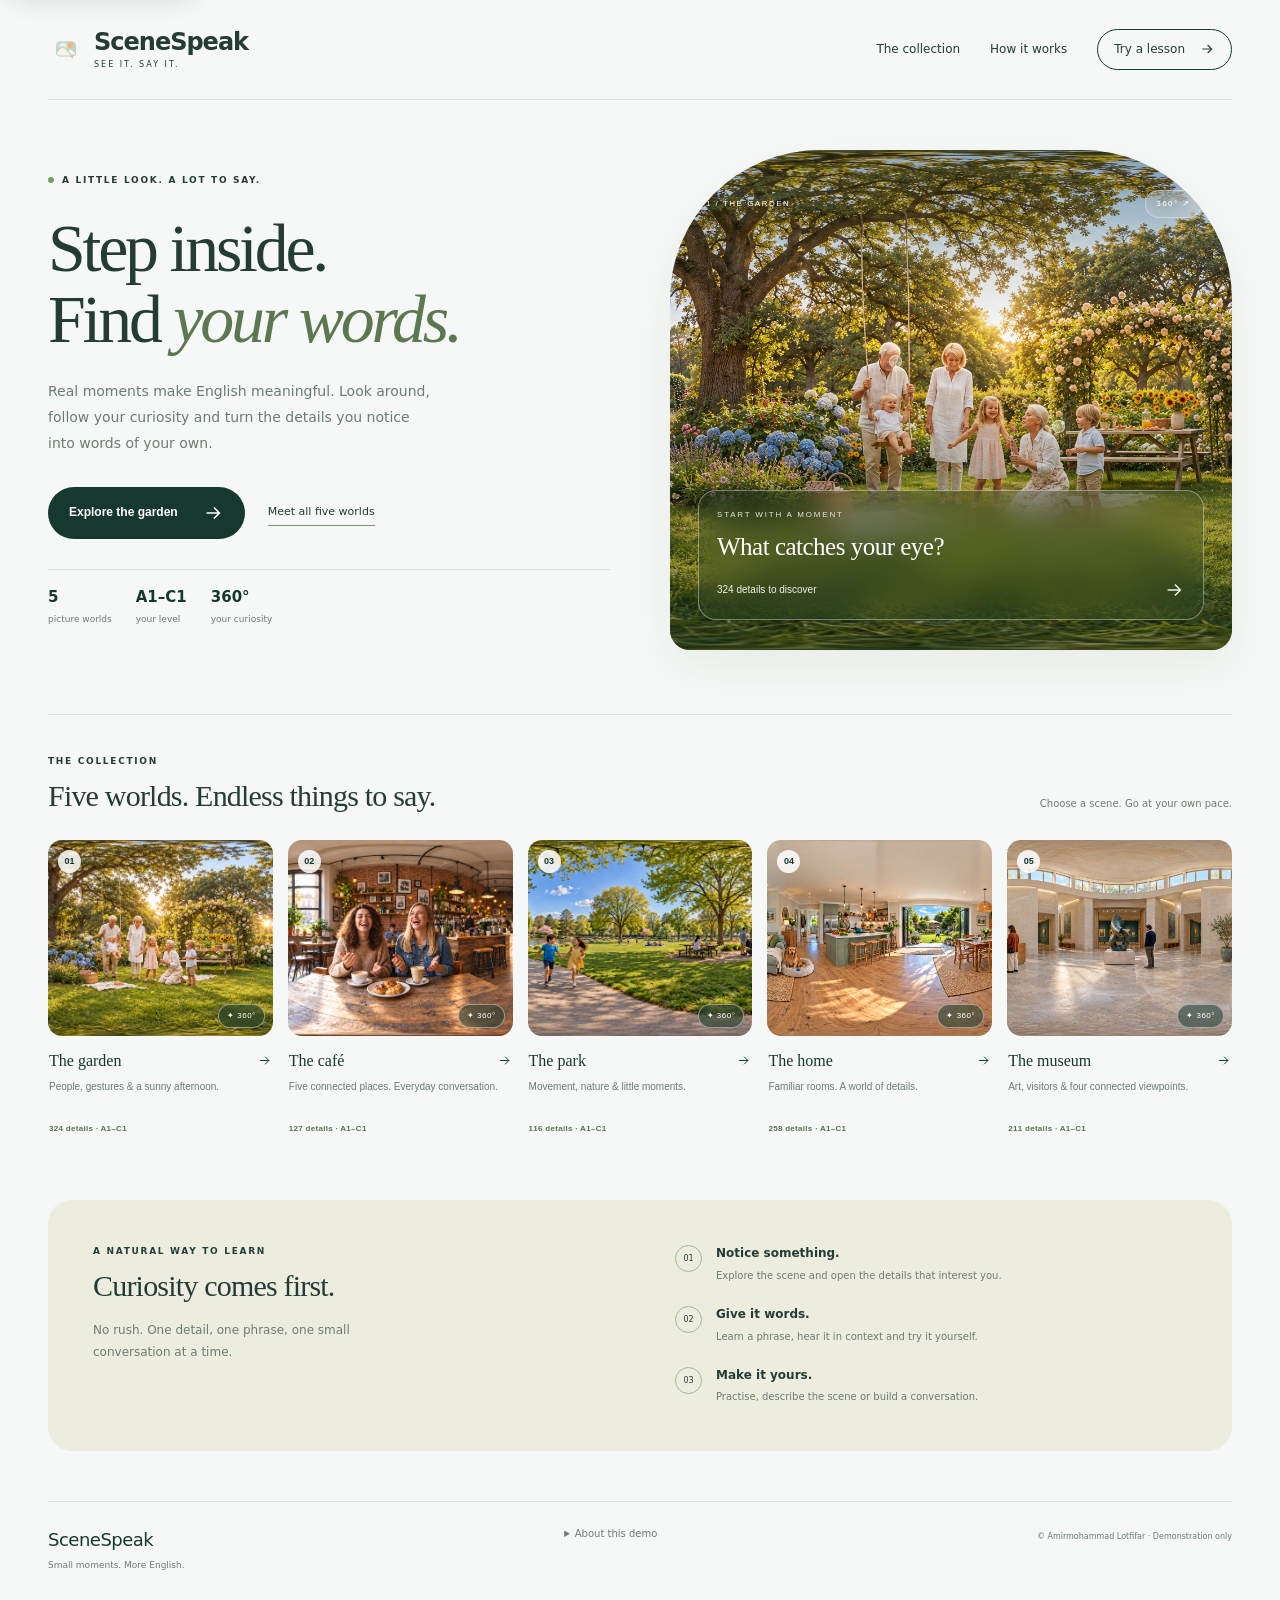
==== commit 0cdc40b9: "Redesign five-world demo with current immersive lessons and progressive learning" ====
--- a/index.html
+++ b/index.html
@@ -1,6 +1,7 @@
 <!doctype html>
 <html lang="en" data-app-theme="sky" class="app-starting">
 <head>
+<script src="core/demo-catalog.js?v=794c52f35bbc"></script>
   <meta charset="utf-8" />
   <meta name="viewport" content="width=device-width,initial-scale=1,viewport-fit=cover" />
   <meta name="theme-color" content="#246c53" />
@@ -8,153 +9,175 @@
   <meta name="apple-mobile-web-app-capable" content="yes" />
   <meta name="apple-mobile-web-app-status-bar-style" content="black-translucent" />
   <meta name="description" content="SceneSpeak helps you learn English by exploring pictures, building useful phrases and describing what you see." />
-  <title>SceneSpeak — Five Updated Demo Lessons</title>
+  <title>SceneSpeak — Five worlds. Your words.</title>
   <style>
     .app-starting #app,.app-starting .skip-link{visibility:hidden}
     .app-starting body{overflow:hidden}
-    #app-startup{position:fixed;inset:0;z-index:100000;display:flex;flex-direction:column;align-items:center;justify-content:center;box-sizing:border-box;gap:0;padding:max(24px,env(safe-area-inset-top)) 24px max(24px,env(safe-area-inset-bottom));overflow:auto;text-align:center;background:#fafcfb;color:#174b3e;font:16px/1.5 system-ui,sans-serif}
+    #app-startup{position:fixed;inset:0;z-index:100000;display:flex;flex-direction:column;align-items:center;justify-content:center;box-sizing:border-box;gap:0;padding:max(24px,env(safe-area-inset-top)) 24px max(24px,env(safe-area-inset-bottom));overflow:auto;text-align:center;background:radial-gradient(ellipse at 50% 35%,#e8f1e7 0,transparent 56%),#fafcfb;color:#174b3e;font:16px/1.5 system-ui,sans-serif}
     #app-startup[hidden]{display:none}
-    #app-startup .startup-art{display:block;width:min(390px,82vw,47svh);height:auto;aspect-ratio:1;object-fit:contain;animation:startup-float 4s ease-in-out infinite}
-    #app-startup strong{margin-top:4px;font-size:clamp(32px,5vw,42px);font-weight:750;line-height:1.2;letter-spacing:-1.6px}
-    #app-startup .startup-tagline{margin:8px 0 28px;font-size:15px;color:#577067;letter-spacing:.3px}
-    #app-startup .startup-dots{display:flex;gap:7px;align-items:center;height:16px;margin-bottom:12px}
-    #app-startup .startup-dots i{width:6px;height:6px;border-radius:50%;background:#246c53;animation:startup-pulse 1.4s ease-in-out infinite}
-    #app-startup .startup-dots i:nth-child(2){animation-delay:.16s}
-    #app-startup .startup-dots i:nth-child(3){animation-delay:.32s}
-    #app-startup [data-startup-message]{margin:0;max-width:32ch;font-size:13px;color:#577067}
-    #app-startup button{margin-top:18px;padding:11px 24px;border:0;border-radius:999px;background:#174b3e;color:white;font:inherit;cursor:pointer}
+    .startup-scene{position:relative;isolation:isolate;width:min(390px,82vw,47svh);aspect-ratio:1;margin-bottom:12px}
+    .startup-halo{position:absolute;inset:12%;z-index:-1;border-radius:50%;background:radial-gradient(circle,#eed5a35c,transparent 68%);animation:startup-breathe 9s ease-in-out infinite}
+    .startup-orbit{position:absolute;inset:9% 2%;z-index:-1;border:1px solid #396c4920;border-radius:50%;transform:rotate(-24deg);animation:startup-orbit 24s linear infinite}
+    .startup-orbit::before{content:"";position:absolute;width:7px;height:7px;border:4px solid #fafcfb;border-radius:50%;background:#b79650;left:15%;top:9%;box-shadow:0 0 18px #b7965055}
+    #app-startup .startup-art{display:block;width:100%;height:auto;aspect-ratio:1;object-fit:contain;animation:startup-float 7s ease-in-out infinite;will-change:transform}
+    .startup-sparks{position:absolute;inset:0;pointer-events:none}
+    .startup-sparks i{position:absolute;left:28%;top:29%;width:28px;height:28px;margin:-14px;border:1px solid #fff9;border-radius:50%;background:#ffedba30;box-shadow:0 0 24px #ffe4a955;opacity:0;animation:startup-discover 7.2s ease-in-out infinite}
+    .startup-sparks i:nth-child(2){left:43%;top:43%;animation-delay:2.4s}.startup-sparks i:nth-child(3){left:57%;top:56%;animation-delay:4.8s}
+    .startup-moments{position:absolute;bottom:0;left:0;right:0;height:34px;display:grid;place-items:center;pointer-events:none}
+    .startup-moments span{grid-area:1/1;display:inline-flex;align-items:center;gap:8px;padding:7px 14px;border:1px solid #fff;border-radius:999px;background:#ffffffb8;box-shadow:0 4px 22px #264c3110;color:#3b6450;font-size:11px;font-weight:500;opacity:0;animation:startup-moment 10.8s ease-in-out infinite}
+    .startup-moments span:nth-child(2){animation-delay:3.6s}.startup-moments span:nth-child(3){animation-delay:7.2s}.startup-moments svg{width:15px;height:15px}
+    #app-startup strong{margin-top:8px;font-size:clamp(32px,5vw,42px);font-weight:750;line-height:1.2;letter-spacing:-1.6px}
+    #app-startup .startup-tagline{margin:8px 0 24px;font-size:14px;color:#577067;letter-spacing:.15px}
+    .startup-track{width:112px;height:3px;border-radius:99px;background:#246c5312;overflow:hidden;margin-bottom:14px}
+    .startup-track i{display:block;width:36px;height:100%;border-radius:inherit;background:#548568;animation:startup-travel 2.8s ease-in-out infinite;will-change:transform}
+    #app-startup [data-startup-message]{margin:0;max-width:32ch;font-size:12px;color:#577067}
+    #app-startup button{margin-top:18px;min-height:44px;padding:11px 24px;border:0;border-radius:999px;background:#174b3e;color:white;font:inherit;cursor:pointer}
     #app-startup button:focus-visible{outline:3px solid #b29048;outline-offset:4px}
-    #app-startup[data-state="error"] .startup-dots{visibility:hidden}
-    #app-startup[data-state="error"] .startup-art{animation:none}
-    @keyframes startup-float{50%{transform:translateY(-6px)}}
-    @keyframes startup-pulse{0%,80%,100%{opacity:.3;transform:scale(.8)}40%{opacity:1;transform:scale(1.1)}}
-    @media(prefers-reduced-motion:reduce){#app-startup .startup-art,#app-startup .startup-dots i{animation:none}#app-startup .startup-dots i{opacity:.65}}
-    @media(max-height:480px){#app-startup .startup-art{width:160px}#app-startup strong{font-size:28px}#app-startup .startup-tagline{margin-bottom:14px}}
+    #app-startup[data-state="error"] :is(.startup-art,.startup-halo,.startup-orbit,.startup-sparks i,.startup-moments span,.startup-track i){animation:none}
+    #app-startup[data-state="error"] :is(.startup-sparks,.startup-moments,.startup-track){display:none}
+    @keyframes startup-float{0%,100%{transform:translateY(0) rotate(-.4deg)}50%{transform:translateY(-7px) rotate(.4deg)}}
+    @keyframes startup-breathe{0%,100%{opacity:.45;transform:scale(.95)}50%{opacity:.9;transform:scale(1.08)}}
+    @keyframes startup-orbit{from{transform:rotate(-24deg)}to{transform:rotate(336deg)}}
+    @keyframes startup-discover{0%,34%,100%{opacity:0;transform:scale(.65)}10%{opacity:.8;transform:scale(1)}28%{opacity:0;transform:scale(1.7)}}
+    @keyframes startup-moment{0%,29%,100%{opacity:0;transform:translateY(4px)}4%,25%{opacity:1;transform:translateY(0)}}
+    @keyframes startup-travel{0%,100%{transform:translateX(-36px);opacity:.35}50%{transform:translateX(112px);opacity:.85}}
+    @media(prefers-reduced-motion:reduce){#app-startup :is(.startup-art,.startup-halo,.startup-orbit,.startup-sparks i,.startup-moments span,.startup-track i){animation:none;will-change:auto}.startup-sparks{display:none}.startup-moments span:first-child{opacity:1}.startup-track i{transform:translateX(38px);opacity:.65}}
+    @media(max-height:480px){.startup-scene{width:150px;margin-bottom:4px}.startup-moments{bottom:-3px}.startup-moments span{font-size:9px;padding:4px 10px}#app-startup strong{font-size:28px}#app-startup .startup-tagline{margin-bottom:14px}}
   </style>
   <link rel="preload" as="image" href="assets/brand/scenespeak-loading-v2.webp" fetchpriority="high" />
   <link rel="icon" type="image/png" href="assets/brand/scenespeak-32.png" />
   <link rel="manifest" href="manifest.webmanifest" />
   <link rel="apple-touch-icon" href="assets/brand/scenespeak-192.png" />
-  <link rel="stylesheet" href="styles.css?v=e7f37715b326" />
-  <link rel="stylesheet" href="ui-current.css?v=9fdf16a73ba0" />
-  <link rel="stylesheet" href="ui-v69.css?v=eab2ead57e41" />
-  <link rel="stylesheet" href="ui-v70.css?v=b3a060a74555" />
-  <link rel="stylesheet" href="ui-v71.css?v=51cc2b2156c6" />
-  <link rel="stylesheet" href="ui-v72.css?v=d24091e28b16" />
-  <link rel="stylesheet" href="ui-v73.css?v=15b34c80e019" />
-  <link rel="stylesheet" href="ui-v76.css?v=8b865cb2a2d8" />
-  <link rel="stylesheet" href="ui-v82.css?v=972449b8dde4" />
-  <link rel="stylesheet" href="ui-v84.css?v=379203077f45" />
-  <link rel="stylesheet" href="ui-studio.css?v=42ea0a79cbeb" />
-  <link rel="stylesheet" href="theme-sky.css?v=98572c865e69" />
-  <link rel="stylesheet" href="theme-path.css?v=e6351fd37bc7" />
-  <link rel="stylesheet" href="theme-light-gallery.css?v=43ce43f7cd2a" />
-  <link rel="stylesheet" href="home-hero.css?v=433610b8ef3a" />
-  <link rel="stylesheet" href="learning-journey.css?v=11afd4d63277" />
-  <link rel="stylesheet" href="lesson-media.css?v=f2573e4f4fe3" />
-  <link rel="stylesheet" href="how-it-works.css?v=e417890383a8" />
-  <link rel="stylesheet" href="scene-canvas.css?v=aba9099252a8" />
-  <link rel="stylesheet" href="listening.css?v=66e8e4bcabab" />
-  <link rel="stylesheet" href="learning-guide.css?v=9eb61eb98759" />
-  <link rel="stylesheet" href="ui-sounds.css?v=19601f279538" />
-  <link rel="stylesheet" href="panorama-core.css?v=d8734d7bc925">
-  <link rel="stylesheet" href="lesson1-panorama.css?v=051b9032b213">
-<link rel="stylesheet" href="panorama-discovery.css?v=4b420b4b0232">
-<link rel="stylesheet" href="panorama-talk-tour.css?v=1cd13281f568"><link rel="stylesheet" href="panorama-listening.css?v=9c42d6c55e50"></head>
+  <link rel="stylesheet" href="styles.css?v=d8064ea2ca4e" />
+  <link rel="stylesheet" href="ui-current.css?v=e289105e738a" />
+  <link rel="stylesheet" href="ui-v69.css?v=560e4bd39823" />
+  <link rel="stylesheet" href="ui-v70.css?v=8ae7074efafd" />
+  <link rel="stylesheet" href="ui-v71.css?v=baf062262e4c" />
+  <link rel="stylesheet" href="ui-v72.css?v=de9419dce064" />
+  <link rel="stylesheet" href="ui-v73.css?v=f81f4c81bbf5" />
+  <link rel="stylesheet" href="ui-v76.css?v=5e9b72ae49cc" />
+  <link rel="stylesheet" href="ui-v82.css?v=e0d029277a05" />
+  <link rel="stylesheet" href="ui-v84.css?v=cf8eddf61118" />
+  <link rel="stylesheet" href="ui-studio.css?v=57562e6b0b18" />
+  <link rel="stylesheet" href="theme-sky.css?v=649253490af2" />
+  <link rel="stylesheet" href="theme-path.css?v=3b301f2d015f" />
+  <link rel="stylesheet" href="theme-light-gallery.css?v=0b012449668c" />
+  <link rel="stylesheet" href="home-hero.css?v=a0ffd7b0c20a" />
+  <link rel="stylesheet" href="learning-journey.css?v=afed2816cd9e" />
+  <link rel="stylesheet" href="lesson-media.css?v=e6c6efb151d9" />
+  <link rel="stylesheet" href="how-it-works.css?v=2d0a6ebfe3cd" />
+  <link rel="stylesheet" href="scene-canvas.css?v=b5abc2ecbeac" />
+  <link rel="stylesheet" href="listening.css?v=f727c4430ff1" />
+  <link rel="stylesheet" href="lesson-studio.css?v=7515e6fcb1ef">
+  <link rel="stylesheet" href="learning-guide.css?v=3a945bac436c" />
+  <link rel="stylesheet" href="ui-sounds.css?v=45cc6ba51d48" />
+  <link rel="stylesheet" href="panorama-core.css?v=f94a244cf81b">
+  <link rel="stylesheet" href="lesson1-panorama.css?v=953fffa56aa7">
+<link rel="stylesheet" href="panorama-discovery.css?v=2796113b11ba">
+<link rel="stylesheet" href="panorama-talk-tour.css?v=9b987abd512b"><link rel="stylesheet" href="panorama-listening.css?v=fb8505b4da74"><link rel="stylesheet" href="lesson2-panorama-host.css?v=6fbeef755df6">
+<link rel="stylesheet" href="demo-showcase.css?v=6394a07e016f">
+</head>
 <body>
   <a class="skip-link" href="#app">Skip to learning content</a>
   <div id="a11y-status" class="sr-only" role="status" aria-live="polite" aria-atomic="true"></div>
   <div id="app-startup" role="status" aria-live="polite" aria-atomic="true" data-state="loading">
+    <div class="startup-scene" aria-hidden="true"><div class="startup-halo"></div><div class="startup-orbit"></div>
     <img class="startup-art" src="assets/brand/scenespeak-loading-v2.webp" alt="" width="840" height="840" fetchpriority="high" decoding="async" />
+      <div class="startup-sparks"><i></i><i></i><i></i></div><div class="startup-moments"><span><svg viewBox="0 0 24 24" fill="none" stroke="currentColor" stroke-width="1.7" stroke-linecap="round" stroke-linejoin="round"><path d="M2 12s4-7 10-7 10 7 10 7-4 7-10 7S2 12 2 12Z"/><circle cx="12" cy="12" r="3"/></svg>Look closer</span><span><svg viewBox="0 0 24 24" fill="none" stroke="currentColor" stroke-width="1.7" stroke-linecap="round" stroke-linejoin="round"><path d="M4 13V11a8 8 0 0 1 16 0v2M4 12H3v7h4v-7H4Zm16 0h1v7h-4v-7h3Z"/></svg>Listen to the scene</span><span><svg viewBox="0 0 24 24" fill="none" stroke="currentColor" stroke-width="1.7" stroke-linecap="round" stroke-linejoin="round"><path d="M21 11a8 8 0 0 1-8 8H7l-5 3 2-6a8 8 0 1 1 17-5Z"/></svg>Make it your own</span></div>
+    </div>
     <strong>SceneSpeak</strong>
     <p class="startup-tagline">Every picture starts a conversation.</p>
-    <div class="startup-dots" aria-hidden="true"><i></i><i></i><i></i></div>
-    <p data-startup-message>Loading your scene…</p>
+    <div class="startup-track" aria-hidden="true"><i></i></div>
+    <p data-startup-message>Opening your learning space…</p>
     <button data-startup-retry hidden>Try again</button>
     <noscript>Enable JavaScript to open the lessons.</noscript>
   </div>
   <div id="app" tabindex="-1" inert aria-busy="true"></div>
-  <script src="core/app-startup.js?v=bd5b87fb1e0e"></script>
-  <script src="core/content-revision.js?v=3bc3806c85b2"></script>
-  <script src="core/build-info.js?v=9fa14899fab6"></script>
-  <script src="core/course-catalog.js?v=d8385ab6231d"></script>
-  <script src="core/course-path.js?v=427eb5ecdf4e"></script>
-  <script src="data.js?v=307e53e9b06f"></script>
-  <script src="lesson-pack-index.generated.js?v=006819aa9bcf"></script>
-  <script src="current-content-overrides.js?v=5cc74e1fce96"></script>
-  <script src="content-v69.js?v=5cc74e1fce96"></script>
-  <script src="content-v74-audit.js?v=5cc74e1fce96"></script>
-  <script src="lesson-packs.generated.js?v=1f5e84ff9fc3"></script>
-  <script src="core/hotspot-engine.js?v=0d5a81eb5dc6"></script>
-  <script src="core/adaptive-taxonomy-contract.js?v=f6fae911d8c2"></script>
-  <script src="core/lesson-validator.js?v=0ccd34b12bc7"></script>
-  <script src="core/lesson-repository.js?v=77aca8151dfa"></script>
-  <script src="core/content-engine.js?v=e1f7e139dde1"></script>
-  <script src="core/panorama-course.generated.js?v=d9529c49cbbb"></script>
-  <script src="core/scene-evidence.js?v=4fdc6a17dee8"></script>
-  <script src="core/scene-intelligence.js?v=692e982c522b"></script>
-  <script src="core/privacy-store.js?v=52e0ac4d5d61"></script>
-  <script src="core/learner-model.js?v=d8bf44370f42"></script>
-  <script src="core/action-router.js?v=b93dbc1543b9"></script>
-  <script src="core/speech-core.js?v=c8c5c091f525"></script>
-  <script src="core/ui-sounds.js?v=7964c6816acb"></script>
-  <script src="core/practice-review.js?v=3e467076a4d8"></script>
-  <script src="core/ai-adapter.js?v=064fd6ad9dd5"></script>
-  <script src="core/learning-orchestrator.js?v=1ae58459ec99"></script>
-  <script src="core/user-access-config.js?v=0ac02090537f"></script>
-  <script src="core/commercial-shell.js?v=ed12c0c5aae3"></script>
-  <script src="core/sync-tombstones.js?v=c3ef3947b44c"></script>
-  <script src="core/local-data-store.js?v=6e7c0aab8850"></script>
-  <script src="core/offline-downloads.js?v=153e696cb147"></script>
-  <script src="core/backend-client.js?v=8af45341082b"></script>
-  <script src="core/store-catalog-v82.js?v=e81de1eb7e1d"></script>
-  <script src="core/admin-feature-policy-v83.js?v=089ec2695646"></script>
-  <script src="core/purchase-entitlements-v82.js?v=ae6d0d21828c"></script>
-  <script src="core/access-model-v82.js?v=a656d7a96163"></script>
-  <script src="core/activity-client.js?v=0305212aa998"></script>
-  <script src="core/progress-sync.js?v=bac324bff10e"></script>
-  <script src="core/device-readiness.js?v=2feb7ec991df"></script>
-  <script src="core/security.js?v=e12e8fea76a4"></script>
-  <script src="core/personal-marks.js?v=a7b890df64b0"></script>
-  <script src="core/deep-link-router.js?v=2884d61ba8e4"></script>
-  <script src="core/lesson-media-gate.js?v=f4e1bda5cbc7"></script>
-  <script src="app.js?v=04290ee01368"></script>
-  <script src="runtime-v69.js?v=9a2fce50b812"></script>
-  <script src="runtime-v70.js?v=bc94bb4e360d"></script>
-  <script src="runtime-v71.js?v=3f6b4df981ed"></script>
-  <script src="runtime-v72.js?v=2e056d364219"></script>
-  <script src="runtime-v73.js?v=315661ad4f4a"></script>
-  <script src="runtime-v75.js?v=d540d6023ff5"></script>
-  <script src="runtime-v77.js?v=cfc6d447c4fe"></script>
-  <script src="patch-v76.js?v=8671756c11c0"></script>
-  <script src="runtime-v78.js?v=ad84d789c8ef"></script>
-  <script src="core/level-aware-language.js?v=e0d07689a2c7"></script>
-  <script src="core/imagination-memory-dna.generated.js?v=4ea223d0e053"></script>
-  <script src="core/gold-journey.js?v=f6b78175643e"></script>
-  <script src="core/published-overrides.generated.js?v=6f804d559817"></script>
-  <script src="core/published-overrides.js?v=4688c32fdd0b"></script>
-  <script src="core/user-panel-v84.js?v=f50b612bddcb"></script>
-  <script src="core/event-router-v52.js?v=eeacf605ca4a"></script>
-  <script src="core/picture-language.js?v=fc298d7c669d"></script>
-  <script src="core/learning-glossary-fa.js?v=a58cbe13d967"></script>
-  <script src="core/learning-guide.js?v=9f655faf4416"></script>
-  <script src="core/speaking-studio.js?v=97b6e4c3991e"></script>
-  <script src="core/panorama-talk-tour.js?v=7771b3bc976d"></script>
-  <script src="core/talk-studio.js?v=0e2f04955cad"></script>
-  <script src="core/lesson-listening.js?v=5c9cf390db3e"></script>
-  <script src="core/listening-player.js?v=05734a528819"></script>
-  <script src="core/immersive-learn.js?v=c38f6e1bcc5f"></script>
-  <script src="core/scenario-studio.js?v=64f008922529"></script>
-  <script src="core/hotspot-scope.js?v=ae610ceef6b7"></script>
-  <script src="core/scene-preview.js?v=1f2e9517c847"></script>
-  <script src="core/panorama-listening.js?v=71cc4268aee4"></script>
-  <script src="core/scene-canvas.js?v=41de7d5b488b"></script>
-  <script src="core/panorama-core-bridge.js?v=fa0d618af814"></script>
-  <script src="core/home-hero.js?v=62444d525ca9"></script>
-  <script src="core/how-it-works.js?v=9f088995cda6"></script>
-  <script src="core/learning-journey.js?v=50a0cc425c0b"></script>
-  <script src="core/ui-shell-v52.js?v=f3bc0a37c113"></script>
-<script src="core/lesson1-panorama-data.generated.js?v=a4716ade650d"></script>
-<script src="core/lesson1-panorama-bridge.js?v=352609d9416b"></script>
+  <script src="core/app-startup.js?v=ff1a0daf8c35"></script>
+  <script src="core/content-revision.js?v=0ac0a1841313"></script>
+  <script src="core/build-info.js?v=4c5bf4de7037"></script>
+  <script src="core/course-catalog.js?v=4b80a8407383"></script>
+  <script src="core/course-path.js?v=1420e7e5abea"></script>
+  <script src="data.js?v=efaad941fac2"></script>
+  <script src="lesson-pack-index.generated.js?v=8fa2bce4e7ee"></script>
+  <script src="current-content-overrides.js?v=bb695b41666f"></script>
+  <script src="content-v69.js?v=bb695b41666f"></script>
+  <script src="content-v74-audit.js?v=bb695b41666f"></script>
+  <script src="lesson-packs.generated.js?v=49c2c19ea0f4"></script>
+  <script src="core/hotspot-engine.js?v=f501aa4505e6"></script>
+  <script src="core/adaptive-taxonomy-contract.js?v=a32d3168cf22"></script>
+  <script src="core/lesson-validator.js?v=3df408123c57"></script>
+  <script src="core/lesson-repository.js?v=776cb6d8aad9"></script>
+  <script src="core/content-engine.js?v=777e6ee6c8c3"></script>
+  <script src="core/panorama-course.generated.js?v=aee89638d8a1"></script>
+  <script src="core/scene-evidence.js?v=0b2b4b7bd8b8"></script>
+  <script src="core/scene-intelligence.js?v=963a06c01589"></script>
+  <script src="core/privacy-store.js?v=0e11e08d27ce"></script>
+  <script src="core/learner-model.js?v=5d86ec7c2023"></script>
+  <script src="core/action-router.js?v=2636cd190234"></script>
+  <script src="core/speech-core.js?v=d99bd3ac05ee"></script>
+  <script src="core/ui-sounds.js?v=ada7bb52227e"></script>
+  <script src="core/practice-review.js?v=80561e3ca58c"></script>
+  <script src="core/ai-adapter.js?v=1c639c01452b"></script>
+  <script src="core/learning-orchestrator.js?v=4940a524fca1"></script>
+  <script src="core/user-access-config.js?v=496d4cb59644"></script>
+  <script src="core/commercial-shell.js?v=e1f41da2f7ba"></script>
+  <script src="core/sync-tombstones.js?v=5ced436f44d3"></script>
+  <script src="core/local-data-store.js?v=47d795ed2ca7"></script>
+  <script src="core/offline-downloads.js?v=d77589573577"></script>
+  <script src="core/backend-client.js?v=523a5f977ea5"></script>
+  <script src="core/store-catalog-v82.js?v=6c5c8b9699aa"></script>
+  <script src="core/admin-feature-policy-v83.js?v=1883039266df"></script>
+  <script src="core/purchase-entitlements-v82.js?v=204cd6ce6a91"></script>
+  <script src="core/access-model-v82.js?v=6e71546be85a"></script>
+  <script src="core/activity-client.js?v=6a4ac665791f"></script>
+  <script src="core/progress-sync.js?v=753a9ea9c682"></script>
+  <script src="core/device-readiness.js?v=1b1cb54d92d0"></script>
+  <script src="core/security.js?v=e72ce3856358"></script>
+  <script src="core/personal-marks.js?v=4d91d96c9c0a"></script>
+  <script src="core/deep-link-router.js?v=8fde61b8c079"></script>
+  <script src="core/lesson-media-gate.js?v=9f102eef253a"></script>
+  <script src="app.js?v=e1343c256eee"></script>
+  <script src="runtime-v69.js?v=bbb2d017bee1"></script>
+  <script src="runtime-v70.js?v=362c5c4bc25d"></script>
+  <script src="runtime-v71.js?v=e7f462967858"></script>
+  <script src="runtime-v72.js?v=87699175f33f"></script>
+  <script src="runtime-v73.js?v=f8290e099281"></script>
+  <script src="runtime-v75.js?v=52d34a3e53d9"></script>
+  <script src="runtime-v77.js?v=a142a58bcea9"></script>
+  <script src="patch-v76.js?v=36e3d42e4854"></script>
+  <script src="runtime-v78.js?v=4d4bc0f17217"></script>
+  <script src="core/level-aware-language.js?v=a0c55c6a2ce8"></script>
+  <script src="core/imagination-memory-dna.generated.js?v=9821a515bdd9"></script>
+  <script src="core/gold-journey.js?v=f1445d3c2e55"></script>
+  <script src="core/published-overrides.generated.js?v=f597cf42924b"></script>
+  <script src="core/published-overrides.js?v=ec1ce70b49c2"></script>
+  <script src="core/user-panel-v84.js?v=c4f707615aae"></script>
+  <script src="core/event-router-v52.js?v=fa93987a5c21"></script>
+  <script src="core/picture-language.js?v=affdfd1f6e60"></script>
+  <script src="core/learning-glossary-fa.js?v=3678a7e40973"></script>
+  <script src="core/learning-guide.js?v=a8813ac05db5"></script>
+  <script src="core/speaking-studio.js?v=23c1e7af2ea5"></script>
+  <script src="core/panorama-talk-tour.js?v=bf6caf61923a"></script>
+  <script src="core/talk-studio.js?v=853160ef1bb8"></script>
+  <script src="core/lesson-listening.js?v=df7b6476a38f"></script>
+  <script src="core/lesson-links.js?v=0d08afdd363a"></script>
+  <script src="core/listening-player.js?v=b20468f60fbc"></script>
+  <script src="core/immersive-learn.js?v=b0788f349f59"></script>
+  <script src="core/scenario-studio.js?v=1578d2c5e39f"></script>
+  <script src="core/hotspot-scope.js?v=7b078254dd47"></script>
+  <script src="core/scene-preview.js?v=1bb057218b6f"></script>
+  <script src="core/panorama-listening.js?v=d44906e7a518"></script>
+  <script src="core/scene-canvas.js?v=3cc0aee2521b"></script>
+  <script src="core/panorama-view-state.js?v=c724463bb578"></script>
+  <script src="core/panorama-core-bridge.js?v=5d7f0881f3e7"></script>
+  <script src="core/home-hero.js?v=ce73f39a039e"></script>
+  <script src="core/how-it-works.js?v=6eccd0d6a22c"></script>
+  <script src="core/learning-journey.js?v=d200642750fa"></script>
+  <script src="core/ui-shell-v52.js?v=a1d1f0dc8a51"></script>
+<script src="core/lesson1-panorama-data.generated.js?v=9cea6a3fe7a9"></script>
+<script src="core/lesson1-panorama-bridge.js?v=e3c77c31e3be"></script>
+<script src="core/lesson2-panorama-data.generated.js?v=45fe89afd67b"></script>
+<script src="core/lesson2-panorama-bridge.js?v=bfd34a2eaf96"></script>
 </body>
 </html>
--- a/ui-studio.css
+++ b/ui-studio.css
@@ -1,277 +1,277 @@
-/* Calm, image-first lesson workspace. Final visual layer over the legacy UI. */
-:root{--v52-bg:#f5f3ee;--v52-surface:#fffefb;--v52-surface-2:#edf2eb;--v52-ink:#233f3d;--v52-muted:#5b706a;--v52-line:#dce3dc;--v52-accent:#236c61;--v52-accent-soft:#e6efe7}
-html.v52-ui :is(summary,a,button,input,textarea,select):focus-visible{outline:3px solid #b6792e!important;outline-offset:3px!important}
-.v52-lesson-shell :is(input,textarea,select){border:1px solid var(--studio-line);border-radius:12px;background:#fffefb;color:var(--studio-ink);font-size:16px!important;line-height:1.6}
-.v52-lesson-shell .v98-stage :is(p,textarea),.v52-lesson-shell .confidence-card p,.v52-lesson-shell .evidence-accordion p{font-size:14px!important;line-height:1.75!important}
-.v52-lesson-shell .v98-stage :is(small,summary),.v52-lesson-shell .v98-stage-footer button{font-size:12px!important;line-height:1.5!important}
-.v52-lesson-shell .v98-stage :is(h2,h3){line-height:1.3!important;letter-spacing:-.02em}
-.v52-lesson-shell .v98-stage h3{font-size:18px!important}
-.v52-lesson-shell .v98-gold-heading>div>h2{font-size:18px!important;line-height:1.5!important}
-.v52-lesson-shell .v98-stage-footer{position:static!important;background:#fffefb!important;box-shadow:none!important;margin-top:20px}
-.v52-lesson-shell .v98-stage-footer button{min-height:44px!important}
-.v52-lesson-shell .studio-menu-body{display:grid;grid-template-columns:1fr;min-width:224px;max-width:calc(100vw - 32px)}
-.v52-lesson-shell .studio-menu-body .v82-lesson-tools{display:grid!important;grid-template-columns:1fr;width:100%}
-.v52-lesson-shell .studio-menu-body button{display:flex!important;align-items:center;justify-content:flex-start!important;gap:8px;min-height:44px!important;width:100%!important;border-radius:10px!important;font-size:14px!important}
-.v52-lesson-shell .studio-menu-body button span{display:inline!important;color:var(--studio-ink)!important}
-.v52-lesson-shell .studio-menu-body button:hover{background:#edf2eb!important}
-.v52-home-shell .v27-section,.v52-home-shell .v27-home-more{background:#fffefb!important;border-color:var(--studio-line)!important;box-shadow:0 6px 24px #243a3206!important}
-.v52-home-shell .v27-mission-grid button{background:#fffefb!important;color:var(--studio-ink)!important;border:1px solid var(--studio-line)!important;border-radius:16px!important;box-shadow:none!important}
-.v52-home-shell .v27-mission-grid :is(p,small){color:var(--studio-muted)!important;line-height:1.6!important}
-.v52-home-shell .v27-mission-grid button:hover{border-color:var(--studio-accent)!important;background:#f0f5ed!important}
-.v52-lesson-shell .v98-scene-stage .l01-overview-photo{display:none!important}
-.v52-lesson-shell .v98-scene-stage .l01-overview-grid{grid-template-columns:1fr!important}
-.v52-lesson-shell .v98-gold-heading .l01-path-count{display:none!important}
-.studio-layer-reference{margin-top:14px}
-.studio-layer-reference>summary{cursor:pointer;display:flex;justify-content:space-between;gap:12px;color:var(--studio-ink)}
-.studio-layer-reference>summary span{display:grid;gap:5px}
-.studio-layer-reference>summary small{color:var(--studio-muted)}
-html.v52-ui .v52-home-shell .v27-hero{min-height:420px!important;height:auto!important;max-height:none!important}
-html.v52-ui .v52-home-shell .v27-hero-copy{padding:36px!important;align-self:center!important}
-html.v52-ui .v52-home-shell .v27-hero-copy h1{font-size:clamp(30px,3.4vw,48px)!important;line-height:1.12!important;max-width:680px!important;margin:14px 0!important}
-html.v52-ui .v52-home-shell .v27-hero-copy p{font-size:15px!important;line-height:1.65!important;max-width:540px!important}
-html.v52-ui .v52-home-shell .v27-mission-grid p{font-size:14px!important}
-@media(max-width:700px){html.v52-ui .v52-home-shell .v27-hero-copy{padding:24px!important}html.v52-ui .v52-home-shell .v27-hero{min-height:400px!important}}
-.v52-lesson-shell .scene-layout>.image-stage:not(.modal-stage){aspect-ratio:var(--scene-aspect,7 / 4)!important}
-.v52-lesson-shell .review-facts{background:#edf5ef;border:1px solid #d3e4d8;border-radius:14px;padding:18px;color:#233f3d}
-.v52-lesson-shell .review-facts p{line-height:1.6;margin:10px 0}
-:root{--studio-paper:#f5f3ee;--studio-ink:#233f3d;--studio-muted:#5b706a;--studio-accent:#236c61;--studio-line:#dce3dc}
-html,body{background:var(--studio-paper)!important;color:var(--studio-ink);font-family:Inter,"Segoe UI",Arial,sans-serif}
-.v52-lesson-shell.v59-lesson-shell{background:var(--studio-paper)!important;color:var(--studio-ink);padding-bottom:90px}
-.v52-lesson-shell .v59-viewer-column{background:var(--studio-paper)!important}
-.v52-lesson-shell .v52-topbar{background:#fffefb!important;backdrop-filter:none!important;border-bottom:1px solid var(--studio-line);box-shadow:none!important}
-.v52-topbar .topbar-inner{display:flex!important;min-height:68px;flex-wrap:nowrap!important;gap:14px}
-.v52-lesson-shell .v59-scene-content>.scene-image{width:100%!important;height:100%!important;min-height:0!important;max-height:none!important;object-fit:fill!important}
-.v52-topbar .v52-scene-title{min-width:0;flex:1}
-.v52-topbar .v52-scene-title b{color:var(--studio-ink)!important;font-size:14px!important}
-.v52-topbar .v52-scene-title span{color:var(--studio-accent)!important;letter-spacing:.12em}
-.v52-topbar .v52-icon-btn,.v52-topbar .v52-account-btn{box-shadow:none!important;background:#fff!important;border:1px solid var(--studio-line)!important;border-radius:12px!important;flex-shrink:0}
-.v52-lesson-shell .v27-coach-ribbon,.v52-lesson-shell .v23-source-strip{display:none!important}
-.v52-lesson-shell .lesson-heading{margin:22px 0 18px!important}
-.v52-lesson-shell .lesson-heading h1{font-size:clamp(23px,2.4vw,32px)!important;letter-spacing:-.035em;line-height:1.2!important;color:var(--studio-ink)}
-.v52-lesson-shell .lesson-heading p{color:var(--studio-muted);font-size:14px}
-.v52-lesson-shell .v59-scene-viewport{border:1px solid var(--studio-line)!important;border-radius:20px!important;box-shadow:0 8px 26px #20392b08!important;background:#ebece5!important;overflow:hidden}
-.v52-lesson-shell .scene-controls{background:#fffefb!important;color:var(--studio-ink)!important;padding:14px 16px;gap:10px;border-bottom:1px solid var(--studio-line)}
-.v52-lesson-shell .scene-controls .photo-top-actions{width:100%;justify-content:flex-end}
-.v52-lesson-shell .scene-controls .glass-btn{background:#f1f4ef!important;color:var(--studio-ink)!important;border:1px solid var(--studio-line)!important;border-radius:10px!important;box-shadow:none!important;backdrop-filter:none!important}
-.v52-lesson-shell .scene-controls .v97-scene-status{display:none!important}
-.v52-lesson-shell .scene-controls .scene-caption{padding:0!important;background:none!important;border:0!important;box-shadow:none!important;color:var(--studio-muted)!important;font-size:12px!important;line-height:1.4}
-.v52-lesson-shell .scene-controls .scene-caption>span{display:none}
-.v52-lesson-shell .scene-controls .v67-hotspot-categories{background:none!important;border:0!important;padding:0!important;box-shadow:none!important}
-.v52-lesson-shell .v67-hotspot-category-scroll{gap:7px!important;padding:0 0 5px!important;scrollbar-width:thin;scrollbar-color:#becfc4 transparent}
-.v52-lesson-shell .v67-hotspot-category-scroll>button{background:#f3f5f0!important;color:var(--studio-ink)!important;border:1px solid var(--studio-line)!important;border-radius:10px!important;min-height:42px!important;box-shadow:none!important;padding:9px 12px!important}
-.v52-lesson-shell .v67-hotspot-category-scroll>button.active{background:var(--studio-accent)!important;color:#fff!important;border-color:var(--studio-accent)!important}
-.v52-lesson-shell .v67-hotspot-category-scroll>button b{font-size:12px!important;font-weight:600!important}
-.v52-lesson-shell .v67-hotspot-category-scroll>button span{color:inherit!important;opacity:.8}
-.v52-lesson-shell .v67-hotspot-category-scroll>button span{background:transparent!important;font-size:11px!important;min-width:18px!important;line-height:1.3!important}
-.v52-lesson-shell .v60-scene-example .v69-glass-tag{display:none!important}
-.v52-lesson-shell .scene-controls .v67-hotspot-categories>small{background:none!important;color:var(--studio-muted)!important;padding:3px 0!important;border:0!important;font-size:11px!important}
-.v52-lesson-shell .v60-scene .hotspot.v60-micro-dot::before{width:7px!important;height:7px!important;background:#fffdf5!important;border:1.5px solid #246b61!important;box-shadow:0 1px 4px #0008!important}
-.v52-lesson-shell .v60-scene .hotspot.v60-micro-dot.active::before{width:9px!important;height:9px!important;background:#e6ac59!important;box-shadow:0 0 0 4px #fff8!important}
-.v52-lesson-shell .v60-word-label{background:#214c44!important;border:1px solid #f8f6ee!important;box-shadow:0 3px 12px #142b3033!important;border-radius:10px!important;padding:8px 12px!important}
-.v52-lesson-shell .v60-word-label b{font-size:13px!important;letter-spacing:0!important;text-transform:none!important}
-.v52-lesson-shell .v60-word-label small{font-size:10px!important;font-weight:500!important}
-.v52-lesson-shell .interaction-card,.v52-lesson-shell .v60-word-card,.v52-lesson-shell .v98-gold-journey{background:#fffefb!important;border:1px solid var(--studio-line)!important;border-radius:18px!important;box-shadow:0 6px 20px #243a3206!important;backdrop-filter:none!important;color:var(--studio-ink)}
-.v52-lesson-shell .word-card-top h2{font-size:27px!important;letter-spacing:-.03em!important;line-height:1.15!important}
-.v52-lesson-shell .v60-scene-example{background:#edf5ef!important;border-color:#d3e4d8!important;border-radius:12px!important;padding:16px!important}
-.v52-lesson-shell .v60-scene-example p{font-size:17px!important;line-height:1.55!important;color:var(--studio-ink)!important}
-.v52-lesson-shell .v60-phrase-card{background:#f7f4ec!important;border-color:#e7e2d6!important;border-radius:12px!important;padding:16px!important}
-.v52-lesson-shell .v60-phrase-card b{font-size:17px!important;line-height:1.5!important}
-.v52-lesson-shell .v60-phrase-card i{font-size:12px!important;background:white!important;color:var(--studio-muted)!important}
-.v52-lesson-shell .v52-mode-tabs{background:#e9ede5!important;border-radius:14px!important;padding:5px!important;border:1px solid var(--studio-line)!important}
-.v52-lesson-shell .v52-mode-tabs button{color:var(--studio-muted)!important;font-size:14px!important;border-radius:10px!important}
-.v52-lesson-shell .v52-mode-tabs button.active{background:#fffefb!important;color:var(--studio-accent)!important;box-shadow:0 2px 7px #1839270a!important}
-.v52-bottom-nav{background:#fffefb!important;border:1px solid var(--studio-line)!important;box-shadow:0 -4px 20px #182d2910!important;backdrop-filter:none!important;border-radius:18px 18px 0 0!important}
-.v52-bottom-nav button{color:var(--studio-muted)!important;font-size:11px!important}
-.v52-bottom-nav button.active{background:#e6efe7!important;color:var(--studio-accent)!important;border-radius:12px!important}
-.v52-lesson-shell .v96-scroll-cue{background:#fffefb!important;border:1px solid var(--studio-line)!important;color:var(--studio-accent)!important;box-shadow:none!important;font-size:12px!important;backdrop-filter:none!important}
-.v52-lesson-shell .v96-back-to-scene{position:static!important;font-size:12px!important;box-shadow:none!important;background:transparent!important}
-.v52-lesson-shell button:focus-visible{outline:3px solid #cc893a!important;outline-offset:3px!important}
-@media(min-width:701px){.v52-topbar .v52-account-btn{margin:0!important}.v52-lesson-shell .v59-workspace{gap:20px!important}.v52-lesson-shell .interaction-card{padding:22px!important}}
-@media(max-width:700px){
- .app-shell.v52-lesson-shell.v59-lesson-shell .v59-workspace>.v59-viewer-column,.app-shell.v52-lesson-shell.v59-lesson-shell .v59-scene-viewport{width:100%!important;max-width:100%!important;min-width:0!important;margin-left:0!important;margin-right:0!important}
- .v52-lesson-shell .v59-scene-viewport{border-radius:0!important;border-left:0!important;border-right:0!important}
- .v52-lesson-shell .scene-controls{padding:10px 12px;gap:7px}
- .v52-lesson-shell .scene-controls .photo-top-actions{justify-content:flex-start}
- .v52-lesson-shell .scene-controls .glass-btn{min-height:38px!important;height:38px!important;padding:8px 10px!important}
- .v52-topbar .topbar-inner{gap:8px;min-height:62px}
- .v52-topbar .v52-scene-title b{white-space:normal!important;display:-webkit-box;-webkit-line-clamp:2;-webkit-box-orient:vertical;overflow:hidden;font-size:12px!important;line-height:1.35!important}
- .v52-lesson-shell .v59-bottom-sheet.v59-sheet-peek{max-height:none!important;padding:14px 12px!important;background:var(--studio-paper)!important}
- .v52-lesson-shell .v59-bottom-sheet.v59-sheet-peek .interaction-card.v60-word-card{background:#fffefb!important;box-shadow:none!important;backdrop-filter:none!important;padding:18px!important}
- .v52-lesson-shell .v59-bottom-sheet.v59-sheet-peek .v60-scene-example,
- .v52-lesson-shell .v59-bottom-sheet.v59-sheet-peek .v60-phrase-card,
- .v52-lesson-shell .v59-bottom-sheet.v59-sheet-peek .v60-card-evidence,
- .v52-lesson-shell .v59-bottom-sheet.v59-sheet-peek .v60-mastery-mini{display:block!important}
- .v52-lesson-shell .v59-bottom-sheet .sheet-handle{display:none!important}
- .v52-lesson-shell .v59-bottom-sheet .word-card-actions{flex-wrap:wrap;gap:6px}
- .v52-lesson-shell .v60-grammar-launch b{font-size:13px!important;white-space:normal!important}
- .v52-lesson-shell .v60-grammar-launch em{font-size:11px!important}
-}
-@media(prefers-reduced-motion:reduce){.v52-lesson-shell *{scroll-behavior:auto!important;animation:none!important;transition:none!important}}
-/* Focus is a true top-level dialog; its toolbar never sits behind navigation. */
-.v52-lesson-shell .v52-topbar{position:sticky!important;top:0!important;z-index:100!important;transition:transform .2s ease!important}
-.v52-lesson-shell .v52-topbar.studio-header-hidden{transform:translateY(-110%);pointer-events:none}
-.v52-lesson-shell .v52-topbar:focus-within{transform:none;pointer-events:auto}
-.studio-lesson-menu{position:relative;flex:none}
-.studio-lesson-menu>summary{list-style:none;cursor:pointer;display:grid;place-items:center;width:44px;height:44px;border:1px solid var(--studio-line);border-radius:12px;background:#fffefb;font-size:18px;letter-spacing:2px}
-.studio-lesson-menu>summary::-webkit-details-marker{display:none}
-.studio-menu-body{position:absolute;right:0;top:52px;min-width:220px;background:#fffefb;border:1px solid var(--studio-line);box-shadow:0 10px 28px #18332b20;border-radius:16px;padding:12px;display:flex;gap:8px;flex-wrap:wrap}
-.studio-menu-body .v82-lesson-tools{display:flex!important;gap:8px}
-.studio-menu-body .v52-account-btn{display:inline-flex!important}
-.studio-menu-body .v52-icon-btn span,.studio-menu-body .v52-account-btn span{font-size:14px;margin-left:6px}
-.v52-lesson-shell .studio-menu-body .v52-icon-btn,.v52-lesson-shell .studio-menu-body .v52-account-btn{width:auto!important;padding:10px!important}
-.studio-explore-guide>summary{cursor:pointer;color:var(--studio-accent);font-size:13px;padding:12px 0}
-.studio-explore-guide .interaction-flow{margin:12px 0}
-.studio-scene-tools{flex:1;min-width:0}
-.studio-scene-tools>summary{cursor:pointer;list-style:none;min-height:40px;display:flex;align-items:center;gap:8px;font-size:12px;font-weight:600;color:var(--studio-muted)}
-.studio-scene-tools>summary::after{content:'+';font-size:18px}
-.studio-scene-tools[open]>summary::after{content:'−'}
-.studio-scene-tools>div{display:flex;flex-wrap:wrap;gap:8px;padding:4px 0 8px}
-.v52-lesson-shell .scene-controls .photo-top-actions{align-items:flex-start!important;order:0}
-.v52-lesson-shell .scene-controls .v67-hotspot-categories{order:1;min-width:0;width:100%}
-.v52-lesson-shell .scene-controls .scene-caption{order:2;font-size:11px!important}
-.v52-lesson-shell .v67-hotspot-categories>small{display:none!important}
-.studio-category-slider{display:grid;grid-template-columns:32px minmax(0,1fr) 32px;gap:5px;align-items:center;min-width:0}
-.studio-category-slider>button{height:40px;border:1px solid var(--studio-line);border-radius:10px;background:#f3f5f0;color:var(--studio-accent);font-size:23px;cursor:pointer}
-.studio-category-slider>button:disabled{opacity:.3;cursor:default}
-.v52-lesson-shell .studio-category-slider .v67-hotspot-category-scroll{display:flex!important;flex-wrap:nowrap!important;overflow-x:auto!important;scroll-snap-type:x proximity;overscroll-behavior-x:contain;min-width:0;scroll-padding:4px}
-.studio-category-slider .v67-hotspot-category-scroll>button{flex:none;scroll-snap-align:start}
-.studio-progress-drawer{margin:16px 0;border:1px solid var(--studio-line);border-radius:14px;background:#fffefb;padding:14px}
-.studio-progress-drawer>summary{cursor:pointer;display:flex;align-items:center;justify-content:space-between;gap:12px;list-style:none}
-.studio-progress-drawer>summary span{display:grid;gap:5px}
-.studio-progress-drawer>summary b{font-size:14px;color:var(--studio-ink)}
-.studio-progress-drawer>summary small{font-size:12px;color:var(--studio-muted);line-height:1.5}
-.v52-lesson-shell .studio-tip-wide{display:none!important}
-@media(prefers-reduced-motion:reduce){.v52-lesson-shell .v52-topbar{transition:none!important}}
-.v52-lesson-shell .v59-photo-modal{z-index:10000!important;display:flex!important;flex-direction:column;background:var(--studio-paper)!important}
-.v52-lesson-shell .v59-photo-modal .focus-toolbar{position:relative!important;inset:auto!important;height:auto!important;min-height:64px;flex:none;background:#fffefb!important;color:var(--studio-ink)!important;border-bottom:1px solid var(--studio-line);padding:10px 14px!important;pointer-events:auto}
-.v52-lesson-shell .v59-photo-modal .focus-toolbar button{background:#f1f4ef!important;color:var(--studio-ink)!important;border-color:var(--studio-line)!important;font-size:15px!important}
-.v52-lesson-shell .v59-photo-modal .focus-toolbar span{display:block!important;color:var(--studio-muted)!important;font-size:12px!important}
-.v52-lesson-shell .v59-photo-modal .v59-focus-viewport{position:relative!important;inset:auto!important;flex:1!important;min-height:0!important;height:auto!important;border:0!important;border-radius:0!important}
-.v52-lesson-shell .v59-photo-modal .scene-layout{height:100%!important}
-.v52-lesson-shell .v59-photo-modal .modal-stage{position:relative!important;inset:auto!important;width:100%!important;height:auto!important;min-height:0!important;max-height:none!important;flex:1!important;overflow:hidden!important;background:#e9ece5!important}
-/* Compact picture toolbar: controls remain in document flow above the image. */
-.v52-lesson-shell .studio-compact-controls{padding:6px 12px!important;gap:0!important}
-.v52-lesson-shell .studio-compact-controls .photo-top-actions{display:flex!important;flex-wrap:wrap!important;align-items:center!important;gap:6px!important;margin:0!important;padding:0!important}
-.v52-lesson-shell .studio-compact-controls .v67-hotspot-categories[hidden]{display:none!important}
-.studio-category-select{flex:1;min-width:0;width:0;max-width:340px;height:44px;border:1px solid var(--studio-line);border-radius:12px;padding:0 28px 0 12px;background:var(--studio-paper);color:var(--studio-ink);font-family:inherit;font-weight:600;font-size:12px;text-overflow:ellipsis;cursor:pointer}
-.studio-compact-controls .studio-scene-tools{flex:0 0 44px;order:1}
-.studio-compact-controls .studio-scene-tools>summary{width:44px;height:44px;justify-content:center;border:1px solid var(--studio-line);border-radius:12px;box-sizing:border-box}
-.studio-compact-controls .studio-scene-tools>summary::after{display:none}
-.studio-compact-controls .studio-scene-tools>summary::-webkit-details-marker{display:none}
-.studio-compact-controls .studio-scene-tools[open]{flex-basis:100%;order:3}
-.studio-compact-controls .studio-scene-tools[open]>summary{margin-left:auto}
-.studio-compact-controls .studio-scene-tools>div{padding:8px 0 2px}
-.studio-compact-controls .studio-scene-tools .scene-caption{flex-basis:100%;position:static!important}
-.v52-lesson-shell .studio-compact-controls .studio-focus-icon{order:2;width:44px!important;height:44px!important;min-height:44px!important;padding:0!important;justify-content:center!important}
-.studio-compact-controls .studio-focus-icon>span{display:none!important}
-.studio-category-select:focus-visible,.studio-compact-controls summary:focus-visible{outline:2px solid var(--studio-accent);outline-offset:2px}
-@media(max-width:700px){
- .v52-lesson-shell .v52-topbar .topbar-inner{min-height:56px!important;height:56px!important;padding:6px 12px!important;box-sizing:border-box}
- .v52-lesson-shell .v52-topbar .v52-scene-title{min-width:0!important}
- .v52-lesson-shell .v52-topbar .v52-scene-title b{display:block!important;white-space:nowrap!important;overflow:hidden!important;text-overflow:ellipsis!important;-webkit-line-clamp:unset!important;font-size:12px!important}
-}
-
-/* Opening tools adds only their content row; icon positions stay stable. */
-.v52-lesson-shell .studio-compact-controls .photo-top-actions{display:grid!important;grid-template-columns:minmax(0,1fr) 44px 44px}
-.studio-compact-controls .studio-category-select{grid-column:1;grid-row:1;width:100%;max-width:none;box-sizing:border-box}
-.studio-compact-controls .studio-scene-tools{display:contents}
-.studio-compact-controls .studio-scene-tools>summary{grid-column:2;grid-row:1}
-.studio-compact-controls .studio-scene-tools>div{grid-column:1/-1;grid-row:2}
-.studio-compact-controls .studio-scene-tools:not([open])>div{display:none}
-.v52-lesson-shell .studio-compact-controls .studio-focus-icon{grid-column:3;grid-row:1}
-.studio-compact-controls .studio-scene-label{grid-column:1;grid-row:1;color:var(--studio-muted);font-size:12px;font-weight:600;padding-left:4px}
-/* Keep the picture and the next activity adjacent, without two navigation rows. */
-.v52-lesson-shell .v96-scroll-cue{display:none!important}
-.v52-lesson-shell .studio-minimal-activity{margin-top:16px!important;padding-top:0!important}
-.v52-lesson-shell .studio-compact-heading{display:flex!important;align-items:center!important;gap:10px!important;margin-bottom:16px!important}
-.v52-lesson-shell .studio-compact-heading>div{flex:1;min-width:0}
-.v52-lesson-shell .studio-compact-heading .section-kicker{display:none!important}
-.v52-lesson-shell .studio-compact-heading h2{font-size:20px!important;line-height:1.25!important;margin:0!important}
-.v52-lesson-shell .studio-compact-heading p{font-size:12px!important;line-height:1.5!important;margin:5px 0 0!important}
-.v52-lesson-shell .studio-minimal-activity .panel-heading>.v96-back-to-scene{flex:none!important;width:40px!important;height:40px!important;min-height:40px!important;margin:0!important;padding:10px!important;display:inline-flex!important;align-items:center;justify-content:center;order:3}
-.v52-lesson-shell .studio-minimal-activity .panel-heading>.v96-back-to-scene span{display:none!important}
-.v52-lesson-shell .studio-compact-heading>.complete-btn{font-size:11px!important;padding:8px!important;min-height:40px;white-space:nowrap}
-.v52-lesson-shell .studio-compact-heading{flex-direction:row!important;flex-wrap:nowrap!important;text-align:left!important}
-.v52-lesson-shell .studio-compact-heading>div{text-align:left!important;width:auto!important}
-@media(max-width:700px){.v52-lesson-shell .studio-compact-heading p{display:none!important}}
-/* Narrow screens use a complete, labeled choice instead of clipped practice tabs. */
-.studio-practice-select{display:none}
-.v52-lesson-shell .studio-compact-controls .photo-top-actions.studio-focus-actions{grid-template-columns:minmax(0,1fr) 44px}
-.studio-menu-body{max-width:calc(100vw - 32px);box-sizing:border-box;max-height:calc(100dvh - 100px);overflow-y:auto}
-@media(max-width:700px){
- .v52-lesson-shell .studio-practice-select{display:block;width:100%;box-sizing:border-box;min-width:0;height:44px;margin:0 0 12px;padding:0 12px;border:1px solid var(--studio-line);border-radius:12px;background:var(--studio-paper);color:var(--studio-ink);font:inherit;font-size:14px}
- .v52-lesson-shell .studio-practice-select+.practice-tabs{display:none!important}
- .v52-lesson-shell .v98-gold-heading{position:relative;padding-right:44px!important}
- .v52-lesson-shell .v98-gold-heading>.v96-back-to-scene{position:absolute!important;right:0;top:0;margin:0!important}
-}
-/* Responsive panels: contain intrinsic form widths and keep dismissal reachable. */
-.v82-user-panel{width:min(1180px,100%);height:min(840px,calc(100dvh - 48px));min-width:0;min-height:0;box-sizing:border-box;grid-template-rows:auto auto minmax(0,1fr)}
-.v82-user-panel>main{min-width:0;min-height:0;overscroll-behavior:contain}
-.v84-path-toolbar,.v84-store-toolbar{min-width:0}
-.v84-path-toolbar>*,.v84-store-toolbar>*{min-width:0}
-.v84-path-toolbar input,.v84-path-toolbar select,.v84-store-toolbar select{min-width:0;max-width:100%;box-sizing:border-box}
-.v84-filter-pills{max-width:100%;min-width:0}
-.product-drawer-head>button{position:fixed;top:16px;right:16px;z-index:2;min-width:44px;min-height:44px;box-shadow:0 2px 12px #10223518}
-.product-drawer-head{padding-right:40px}
-.product-drawer{overscroll-behavior:contain;padding-bottom:max(24px,env(safe-area-inset-bottom))}
-@media(max-width:720px){.v82-user-panel{width:100%;height:100dvh}}
-/* A single title control opens the complete lesson library. */
-.v52-topbar .studio-lesson-picker{display:block!important;text-align:left;background:transparent!important;border:0!important;box-shadow:none!important;padding:4px 0!important;min-height:44px;cursor:pointer;color:var(--studio-ink);font:inherit;flex:1;min-width:0}
-.studio-lesson-picker>span{display:flex!important;align-items:center;gap:8px}
-.studio-lesson-picker i{font-style:normal;font-size:16px;color:var(--studio-accent)}
-.studio-library-open{overflow:hidden}
-.studio-library{width:min(560px,calc(100vw - 32px));max-height:calc(100dvh - 32px);box-sizing:border-box;padding:22px;border:1px solid var(--studio-line);border-radius:24px;background:var(--studio-paper);color:var(--studio-ink);box-shadow:0 24px 90px #10223533;overflow:hidden}
-.studio-library[open]{display:flex;flex-direction:column;gap:14px}
-.studio-library::backdrop{background:#10223570;backdrop-filter:blur(5px)}
-.studio-library header{display:flex;align-items:center;justify-content:space-between;gap:12px;flex:none}
-.studio-library h2{font-size:23px;margin:0}.studio-library header p{font-size:13px;margin:4px 0 0;color:var(--studio-muted)}
-.studio-library button,.studio-library input,.studio-library select{font:inherit;box-sizing:border-box}
-.studio-library-close{width:44px;height:44px;flex:none;border:1px solid var(--studio-line);border-radius:12px;background:#fff;color:var(--studio-ink);display:grid;place-items:center;cursor:pointer}
-.studio-library-search{display:grid;grid-template-columns:minmax(0,1fr);gap:8px;flex:none}
-.studio-library-search input,.studio-library-search select{width:100%;min-width:0;min-height:44px;border:1px solid var(--studio-line);border-radius:12px;padding:10px 12px;background:#fff;color:var(--studio-ink);font-size:16px}
-.studio-library-neighbors{display:flex;gap:8px;flex:none}.studio-library-neighbors button{flex:1;min-height:40px;border:1px solid var(--studio-line);border-radius:10px;background:#fff;color:var(--studio-accent);font-size:13px;cursor:pointer}
-.studio-library button:disabled{opacity:.5;cursor:default}.studio-library-count{margin:0;font-size:12px;color:var(--studio-muted);flex:none}
-.studio-library-list{overflow:auto;min-height:0;overscroll-behavior:contain;display:grid;gap:6px}
-.studio-library-list>button{display:grid;grid-template-columns:38px minmax(0,1fr) 16px;gap:10px;align-items:center;text-align:left;width:100%;padding:12px;border:1px solid transparent;border-radius:14px;background:#fff;color:var(--studio-ink);cursor:pointer}
-.studio-library-list>button[aria-current]{background:#e4eeff;border-color:#abcaf8}.studio-library-list>button:hover:not(:disabled){border-color:var(--studio-accent)}
-.studio-lesson-number{font-size:13px;font-weight:700;color:var(--studio-accent)}.studio-library-list b{display:block;font-size:13px;line-height:1.4;overflow-wrap:anywhere}.studio-library-list small{display:block;font-size:11px;color:var(--studio-muted);margin-top:5px}.studio-library-list i{font-style:normal}.studio-library-empty{padding:16px 4px;font-size:14px;color:var(--studio-muted)}
-.studio-library :focus-visible{outline:2px solid var(--studio-accent);outline-offset:2px}
-.studio-library-reset{min-height:44px;padding:9px 13px;border:1px solid var(--studio-line);border-radius:12px;background:#fff;color:var(--studio-accent);cursor:pointer}
-.studio-library-feedback{flex:none;font-size:13px;line-height:1.5}.studio-library-load-status{margin:0 0 8px;overflow-wrap:anywhere}
-.studio-library-retry{min-height:44px;padding:9px 14px;border:1px solid var(--studio-line);border-radius:12px;background:#fff;color:var(--studio-accent);cursor:pointer}
-.studio-library-feedback:has(.studio-library-load-status[hidden]){display:none}
-@media(max-height:500px){.studio-library{padding:12px}.studio-library[open]{gap:8px}.studio-library header p{display:none}.studio-library-search{grid-template-columns:minmax(0,1fr) minmax(0,1fr)}.studio-library-neighbors{display:none}}
-/* Clear entry point and progressive lesson navigation — 2026-09-20 */
-html[data-app-theme="sky"] .v52-home-shell .v27-hero-scene{display:flex!important;flex-direction:column!important;height:auto!important;min-height:0!important;overflow:hidden!important;position:relative!important;background:#fff!important;border:1px solid #dde7f1;border-radius:24px!important}
-html[data-app-theme="sky"] .v52-home-shell .v27-hero-scene>img{position:static!important;display:block!important;width:100%!important;height:210px!important;object-fit:cover!important;flex:none!important;opacity:1!important}
-html[data-app-theme="sky"] .v52-home-shell .v27-hero-overlay{display:none!important}
-html[data-app-theme="sky"] .v52-home-shell .v27-hero-badge{position:absolute!important;inset:16px auto auto 16px!important;background:#132941db!important;color:white!important;z-index:1;padding:8px 12px!important;border-radius:12px!important}
-html[data-app-theme="sky"] .v52-home-shell .v27-hero-copy{position:static!important;inset:auto!important;transform:none!important;width:100%!important;box-sizing:border-box;padding:24px!important;align-self:stretch!important;color:#172c46!important;background:#fff!important}
-html[data-app-theme="sky"] .v52-home-shell .v27-hero-copy h1{color:#172c46!important;font-size:clamp(23px,3vw,34px)!important;line-height:1.22!important;margin:12px 0!important;max-width:760px!important;text-shadow:none!important}
-html[data-app-theme="sky"] .v52-home-shell .v27-hero-copy p{color:#52657b!important;font-size:14px!important;line-height:1.6!important;margin:0 0 20px!important}
-html[data-app-theme="sky"] .v52-home-shell .v33-hero-category{color:#466788!important;background:#eff5fc!important;white-space:normal!important;text-align:left!important;line-height:1.4!important}
-html[data-app-theme="sky"] .v52-home-shell .v27-hero-actions{display:flex!important;gap:10px!important;flex-wrap:wrap!important}
-html[data-app-theme="sky"] .v52-home-shell .v27-hero-actions button{min-height:46px!important;flex:1 1 190px!important;justify-content:center!important}
-html[data-app-theme="sky"] .v52-home-shell .v27-hero-actions button+button{background:#f0f5fc!important;color:#28558a!important;border:1px solid #dce7f4!important;border-radius:99px!important}
-html[data-app-theme="sky"] .v52-home-shell .v27-hero-progress{position:static!important;padding:0 24px 24px!important;color:#52657b!important;background:white!important}
-html[data-app-theme="sky"] .v52-home-shell .v27-hero{min-height:0!important;box-shadow:none!important}
-.studio-home-practice{border:1px solid #dce7f1;border-radius:20px;background:#fff;overflow:hidden;margin:20px 0}
-.studio-home-practice>summary{cursor:pointer;display:flex;align-items:center;justify-content:space-between;padding:20px;min-height:48px;gap:12px}
-.studio-home-practice summary b,.studio-home-practice summary small{display:block}.studio-home-practice summary small{margin-top:5px;color:#627389;font-size:13px}
-.studio-home-practice>.v27-section{margin:0!important;box-shadow:none!important}
-.studio-wayfinding{display:flex;align-items:center;justify-content:space-between;gap:14px;padding:12px 16px;margin:0 0 12px;border:1px solid #dce7f4;background:#f7faff;border-radius:16px;color:#223f60}
-.studio-wayfinding>div{min-width:0}.studio-wayfinding b{display:block;font-size:12px;letter-spacing:.02em}.studio-wayfinding span{display:block;font-size:12px;color:#5a6e85;margin-top:4px;line-height:1.4}
-.studio-wayfinding button{display:flex;align-items:center;justify-content:center;gap:5px;border:1px solid #d0e0f6;background:#fff;color:#2367bc;border-radius:12px;min-height:44px;padding:8px 12px;flex-shrink:0;font-size:12px;font-weight:650;cursor:pointer}
-.studio-wayfinding button:disabled{opacity:.45;cursor:default}.studio-wayfinding svg{width:15px;height:15px}
-.studio-wayfinding button:focus-visible,.studio-browse-lessons:focus-visible{outline:3px solid #287cef;outline-offset:3px}
-@media(max-width:480px){html[data-app-theme="sky"] .v52-home-shell .v27-hero-scene>img{height:170px!important}html[data-app-theme="sky"] .v52-home-shell .v27-hero-copy{padding:20px!important}.studio-wayfinding{padding:10px 12px;gap:8px}.studio-wayfinding button{padding:8px}.studio-wayfinding span{font-size:11px}}
-html[data-app-theme="sky"] .v52-home-shell .v27-hero-progress :is(span,b){color:#52657b!important}
-html[data-app-theme="sky"] .v52-home-shell .v27-hero-progress .v27-progress{background:#e3ecf7!important}
-html[data-app-theme="sky"] .v52-home-shell .v27-hero-progress .v27-progress>i{background:#2c7ef2!important}
-@media(min-width:850px){
- html[data-app-theme="sky"] .v52-home-shell .v27-hero-scene{display:grid!important;grid-template-columns:42% minmax(0,1fr)!important;grid-template-rows:1fr auto!important}
- html[data-app-theme="sky"] .v52-home-shell .v27-hero-scene>img{grid-column:1;grid-row:1 / 3;height:100%!important;min-height:370px;object-position:38% center!important}
- html[data-app-theme="sky"] .v52-home-shell .v27-hero-copy{grid-column:2;grid-row:1}
- html[data-app-theme="sky"] .v52-home-shell .v27-hero-progress{grid-column:2;grid-row:2;width:auto!important;box-sizing:border-box}
- html[data-app-theme="sky"] .v52-home-shell .v27-hero-copy h1{font-size:30px!important}
-}
+/* Calm, image-first lesson workspace. Final visual layer over the legacy UI. */
+:root{--v52-bg:#f5f3ee;--v52-surface:#fffefb;--v52-surface-2:#edf2eb;--v52-ink:#233f3d;--v52-muted:#5b706a;--v52-line:#dce3dc;--v52-accent:#236c61;--v52-accent-soft:#e6efe7}
+html.v52-ui :is(summary,a,button,input,textarea,select):focus-visible{outline:3px solid #b6792e!important;outline-offset:3px!important}
+.v52-lesson-shell :is(input,textarea,select){border:1px solid var(--studio-line);border-radius:12px;background:#fffefb;color:var(--studio-ink);font-size:16px!important;line-height:1.6}
+.v52-lesson-shell .v98-stage :is(p,textarea),.v52-lesson-shell .confidence-card p,.v52-lesson-shell .evidence-accordion p{font-size:14px!important;line-height:1.75!important}
+.v52-lesson-shell .v98-stage :is(small,summary),.v52-lesson-shell .v98-stage-footer button{font-size:12px!important;line-height:1.5!important}
+.v52-lesson-shell .v98-stage :is(h2,h3){line-height:1.3!important;letter-spacing:-.02em}
+.v52-lesson-shell .v98-stage h3{font-size:18px!important}
+.v52-lesson-shell .v98-gold-heading>div>h2{font-size:18px!important;line-height:1.5!important}
+.v52-lesson-shell .v98-stage-footer{position:static!important;background:#fffefb!important;box-shadow:none!important;margin-top:20px}
+.v52-lesson-shell .v98-stage-footer button{min-height:44px!important}
+.v52-lesson-shell .studio-menu-body{display:grid;grid-template-columns:1fr;min-width:224px;max-width:calc(100vw - 32px)}
+.v52-lesson-shell .studio-menu-body .v82-lesson-tools{display:grid!important;grid-template-columns:1fr;width:100%}
+.v52-lesson-shell .studio-menu-body button{display:flex!important;align-items:center;justify-content:flex-start!important;gap:8px;min-height:44px!important;width:100%!important;border-radius:10px!important;font-size:14px!important}
+.v52-lesson-shell .studio-menu-body button span{display:inline!important;color:var(--studio-ink)!important}
+.v52-lesson-shell .studio-menu-body button:hover{background:#edf2eb!important}
+.v52-home-shell .v27-section,.v52-home-shell .v27-home-more{background:#fffefb!important;border-color:var(--studio-line)!important;box-shadow:0 6px 24px #243a3206!important}
+.v52-home-shell .v27-mission-grid button{background:#fffefb!important;color:var(--studio-ink)!important;border:1px solid var(--studio-line)!important;border-radius:16px!important;box-shadow:none!important}
+.v52-home-shell .v27-mission-grid :is(p,small){color:var(--studio-muted)!important;line-height:1.6!important}
+.v52-home-shell .v27-mission-grid button:hover{border-color:var(--studio-accent)!important;background:#f0f5ed!important}
+.v52-lesson-shell .v98-scene-stage .l01-overview-photo{display:none!important}
+.v52-lesson-shell .v98-scene-stage .l01-overview-grid{grid-template-columns:1fr!important}
+.v52-lesson-shell .v98-gold-heading .l01-path-count{display:none!important}
+.studio-layer-reference{margin-top:14px}
+.studio-layer-reference>summary{cursor:pointer;display:flex;justify-content:space-between;gap:12px;color:var(--studio-ink)}
+.studio-layer-reference>summary span{display:grid;gap:5px}
+.studio-layer-reference>summary small{color:var(--studio-muted)}
+html.v52-ui .v52-home-shell .v27-hero{min-height:420px!important;height:auto!important;max-height:none!important}
+html.v52-ui .v52-home-shell .v27-hero-copy{padding:36px!important;align-self:center!important}
+html.v52-ui .v52-home-shell .v27-hero-copy h1{font-size:clamp(30px,3.4vw,48px)!important;line-height:1.12!important;max-width:680px!important;margin:14px 0!important}
+html.v52-ui .v52-home-shell .v27-hero-copy p{font-size:15px!important;line-height:1.65!important;max-width:540px!important}
+html.v52-ui .v52-home-shell .v27-mission-grid p{font-size:14px!important}
+@media(max-width:700px){html.v52-ui .v52-home-shell .v27-hero-copy{padding:24px!important}html.v52-ui .v52-home-shell .v27-hero{min-height:400px!important}}
+.v52-lesson-shell .scene-layout>.image-stage:not(.modal-stage){aspect-ratio:var(--scene-aspect,7 / 4)!important}
+.v52-lesson-shell .review-facts{background:#edf5ef;border:1px solid #d3e4d8;border-radius:14px;padding:18px;color:#233f3d}
+.v52-lesson-shell .review-facts p{line-height:1.6;margin:10px 0}
+:root{--studio-paper:#f5f3ee;--studio-ink:#233f3d;--studio-muted:#5b706a;--studio-accent:#236c61;--studio-line:#dce3dc}
+html,body{background:var(--studio-paper)!important;color:var(--studio-ink);font-family:Inter,"Segoe UI",Arial,sans-serif}
+.v52-lesson-shell.v59-lesson-shell{background:var(--studio-paper)!important;color:var(--studio-ink);padding-bottom:90px}
+.v52-lesson-shell .v59-viewer-column{background:var(--studio-paper)!important}
+.v52-lesson-shell .v52-topbar{background:#fffefb!important;backdrop-filter:none!important;border-bottom:1px solid var(--studio-line);box-shadow:none!important}
+.v52-topbar .topbar-inner{display:flex!important;min-height:68px;flex-wrap:nowrap!important;gap:14px}
+.v52-lesson-shell .v59-scene-content>.scene-image{width:100%!important;height:100%!important;min-height:0!important;max-height:none!important;object-fit:fill!important}
+.v52-topbar .v52-scene-title{min-width:0;flex:1}
+.v52-topbar .v52-scene-title b{color:var(--studio-ink)!important;font-size:14px!important}
+.v52-topbar .v52-scene-title span{color:var(--studio-accent)!important;letter-spacing:.12em}
+.v52-topbar .v52-icon-btn,.v52-topbar .v52-account-btn{box-shadow:none!important;background:#fff!important;border:1px solid var(--studio-line)!important;border-radius:12px!important;flex-shrink:0}
+.v52-lesson-shell .v27-coach-ribbon,.v52-lesson-shell .v23-source-strip{display:none!important}
+.v52-lesson-shell .lesson-heading{margin:22px 0 18px!important}
+.v52-lesson-shell .lesson-heading h1{font-size:clamp(23px,2.4vw,32px)!important;letter-spacing:-.035em;line-height:1.2!important;color:var(--studio-ink)}
+.v52-lesson-shell .lesson-heading p{color:var(--studio-muted);font-size:14px}
+.v52-lesson-shell .v59-scene-viewport{border:1px solid var(--studio-line)!important;border-radius:20px!important;box-shadow:0 8px 26px #20392b08!important;background:#ebece5!important;overflow:hidden}
+.v52-lesson-shell .scene-controls{background:#fffefb!important;color:var(--studio-ink)!important;padding:14px 16px;gap:10px;border-bottom:1px solid var(--studio-line)}
+.v52-lesson-shell .scene-controls .photo-top-actions{width:100%;justify-content:flex-end}
+.v52-lesson-shell .scene-controls .glass-btn{background:#f1f4ef!important;color:var(--studio-ink)!important;border:1px solid var(--studio-line)!important;border-radius:10px!important;box-shadow:none!important;backdrop-filter:none!important}
+.v52-lesson-shell .scene-controls .v97-scene-status{display:none!important}
+.v52-lesson-shell .scene-controls .scene-caption{padding:0!important;background:none!important;border:0!important;box-shadow:none!important;color:var(--studio-muted)!important;font-size:12px!important;line-height:1.4}
+.v52-lesson-shell .scene-controls .scene-caption>span{display:none}
+.v52-lesson-shell .scene-controls .v67-hotspot-categories{background:none!important;border:0!important;padding:0!important;box-shadow:none!important}
+.v52-lesson-shell .v67-hotspot-category-scroll{gap:7px!important;padding:0 0 5px!important;scrollbar-width:thin;scrollbar-color:#becfc4 transparent}
+.v52-lesson-shell .v67-hotspot-category-scroll>button{background:#f3f5f0!important;color:var(--studio-ink)!important;border:1px solid var(--studio-line)!important;border-radius:10px!important;min-height:42px!important;box-shadow:none!important;padding:9px 12px!important}
+.v52-lesson-shell .v67-hotspot-category-scroll>button.active{background:var(--studio-accent)!important;color:#fff!important;border-color:var(--studio-accent)!important}
+.v52-lesson-shell .v67-hotspot-category-scroll>button b{font-size:12px!important;font-weight:600!important}
+.v52-lesson-shell .v67-hotspot-category-scroll>button span{color:inherit!important;opacity:.8}
+.v52-lesson-shell .v67-hotspot-category-scroll>button span{background:transparent!important;font-size:11px!important;min-width:18px!important;line-height:1.3!important}
+.v52-lesson-shell .v60-scene-example .v69-glass-tag{display:none!important}
+.v52-lesson-shell .scene-controls .v67-hotspot-categories>small{background:none!important;color:var(--studio-muted)!important;padding:3px 0!important;border:0!important;font-size:11px!important}
+.v52-lesson-shell .v60-scene .hotspot.v60-micro-dot::before{width:7px!important;height:7px!important;background:#fffdf5!important;border:1.5px solid #246b61!important;box-shadow:0 1px 4px #0008!important}
+.v52-lesson-shell .v60-scene .hotspot.v60-micro-dot.active::before{width:9px!important;height:9px!important;background:#e6ac59!important;box-shadow:0 0 0 4px #fff8!important}
+.v52-lesson-shell .v60-word-label{background:#214c44!important;border:1px solid #f8f6ee!important;box-shadow:0 3px 12px #142b3033!important;border-radius:10px!important;padding:8px 12px!important}
+.v52-lesson-shell .v60-word-label b{font-size:13px!important;letter-spacing:0!important;text-transform:none!important}
+.v52-lesson-shell .v60-word-label small{font-size:10px!important;font-weight:500!important}
+.v52-lesson-shell .interaction-card,.v52-lesson-shell .v60-word-card,.v52-lesson-shell .v98-gold-journey{background:#fffefb!important;border:1px solid var(--studio-line)!important;border-radius:18px!important;box-shadow:0 6px 20px #243a3206!important;backdrop-filter:none!important;color:var(--studio-ink)}
+.v52-lesson-shell .word-card-top h2{font-size:27px!important;letter-spacing:-.03em!important;line-height:1.15!important}
+.v52-lesson-shell .v60-scene-example{background:#edf5ef!important;border-color:#d3e4d8!important;border-radius:12px!important;padding:16px!important}
+.v52-lesson-shell .v60-scene-example p{font-size:17px!important;line-height:1.55!important;color:var(--studio-ink)!important}
+.v52-lesson-shell .v60-phrase-card{background:#f7f4ec!important;border-color:#e7e2d6!important;border-radius:12px!important;padding:16px!important}
+.v52-lesson-shell .v60-phrase-card b{font-size:17px!important;line-height:1.5!important}
+.v52-lesson-shell .v60-phrase-card i{font-size:12px!important;background:white!important;color:var(--studio-muted)!important}
+.v52-lesson-shell .v52-mode-tabs{background:#e9ede5!important;border-radius:14px!important;padding:5px!important;border:1px solid var(--studio-line)!important}
+.v52-lesson-shell .v52-mode-tabs button{color:var(--studio-muted)!important;font-size:14px!important;border-radius:10px!important}
+.v52-lesson-shell .v52-mode-tabs button.active{background:#fffefb!important;color:var(--studio-accent)!important;box-shadow:0 2px 7px #1839270a!important}
+.v52-bottom-nav{background:#fffefb!important;border:1px solid var(--studio-line)!important;box-shadow:0 -4px 20px #182d2910!important;backdrop-filter:none!important;border-radius:18px 18px 0 0!important}
+.v52-bottom-nav button{color:var(--studio-muted)!important;font-size:11px!important}
+.v52-bottom-nav button.active{background:#e6efe7!important;color:var(--studio-accent)!important;border-radius:12px!important}
+.v52-lesson-shell .v96-scroll-cue{background:#fffefb!important;border:1px solid var(--studio-line)!important;color:var(--studio-accent)!important;box-shadow:none!important;font-size:12px!important;backdrop-filter:none!important}
+.v52-lesson-shell .v96-back-to-scene{position:static!important;font-size:12px!important;box-shadow:none!important;background:transparent!important}
+.v52-lesson-shell button:focus-visible{outline:3px solid #cc893a!important;outline-offset:3px!important}
+@media(min-width:701px){.v52-topbar .v52-account-btn{margin:0!important}.v52-lesson-shell .v59-workspace{gap:20px!important}.v52-lesson-shell .interaction-card{padding:22px!important}}
+@media(max-width:700px){
+ .app-shell.v52-lesson-shell.v59-lesson-shell .v59-workspace>.v59-viewer-column,.app-shell.v52-lesson-shell.v59-lesson-shell .v59-scene-viewport{width:100%!important;max-width:100%!important;min-width:0!important;margin-left:0!important;margin-right:0!important}
+ .v52-lesson-shell .v59-scene-viewport{border-radius:0!important;border-left:0!important;border-right:0!important}
+ .v52-lesson-shell .scene-controls{padding:10px 12px;gap:7px}
+ .v52-lesson-shell .scene-controls .photo-top-actions{justify-content:flex-start}
+ .v52-lesson-shell .scene-controls .glass-btn{min-height:38px!important;height:38px!important;padding:8px 10px!important}
+ .v52-topbar .topbar-inner{gap:8px;min-height:62px}
+ .v52-topbar .v52-scene-title b{white-space:normal!important;display:-webkit-box;-webkit-line-clamp:2;-webkit-box-orient:vertical;overflow:hidden;font-size:12px!important;line-height:1.35!important}
+ .v52-lesson-shell .v59-bottom-sheet.v59-sheet-peek{max-height:none!important;padding:14px 12px!important;background:var(--studio-paper)!important}
+ .v52-lesson-shell .v59-bottom-sheet.v59-sheet-peek .interaction-card.v60-word-card{background:#fffefb!important;box-shadow:none!important;backdrop-filter:none!important;padding:18px!important}
+ .v52-lesson-shell .v59-bottom-sheet.v59-sheet-peek .v60-scene-example,
+ .v52-lesson-shell .v59-bottom-sheet.v59-sheet-peek .v60-phrase-card,
+ .v52-lesson-shell .v59-bottom-sheet.v59-sheet-peek .v60-card-evidence,
+ .v52-lesson-shell .v59-bottom-sheet.v59-sheet-peek .v60-mastery-mini{display:block!important}
+ .v52-lesson-shell .v59-bottom-sheet .sheet-handle{display:none!important}
+ .v52-lesson-shell .v59-bottom-sheet .word-card-actions{flex-wrap:wrap;gap:6px}
+ .v52-lesson-shell .v60-grammar-launch b{font-size:13px!important;white-space:normal!important}
+ .v52-lesson-shell .v60-grammar-launch em{font-size:11px!important}
+}
+@media(prefers-reduced-motion:reduce){.v52-lesson-shell *{scroll-behavior:auto!important;animation:none!important;transition:none!important}}
+/* Focus is a true top-level dialog; its toolbar never sits behind navigation. */
+.v52-lesson-shell .v52-topbar{position:sticky!important;top:0!important;z-index:100!important;transition:transform .2s ease!important}
+.v52-lesson-shell .v52-topbar.studio-header-hidden{transform:translateY(-110%);pointer-events:none}
+.v52-lesson-shell .v52-topbar:focus-within{transform:none;pointer-events:auto}
+.studio-lesson-menu{position:relative;flex:none}
+.studio-lesson-menu>summary{list-style:none;cursor:pointer;display:grid;place-items:center;width:44px;height:44px;border:1px solid var(--studio-line);border-radius:12px;background:#fffefb;font-size:18px;letter-spacing:2px}
+.studio-lesson-menu>summary::-webkit-details-marker{display:none}
+.studio-menu-body{position:absolute;right:0;top:52px;min-width:220px;background:#fffefb;border:1px solid var(--studio-line);box-shadow:0 10px 28px #18332b20;border-radius:16px;padding:12px;display:flex;gap:8px;flex-wrap:wrap}
+.studio-menu-body .v82-lesson-tools{display:flex!important;gap:8px}
+.studio-menu-body .v52-account-btn{display:inline-flex!important}
+.studio-menu-body .v52-icon-btn span,.studio-menu-body .v52-account-btn span{font-size:14px;margin-left:6px}
+.v52-lesson-shell .studio-menu-body .v52-icon-btn,.v52-lesson-shell .studio-menu-body .v52-account-btn{width:auto!important;padding:10px!important}
+.studio-explore-guide>summary{cursor:pointer;color:var(--studio-accent);font-size:13px;padding:12px 0}
+.studio-explore-guide .interaction-flow{margin:12px 0}
+.studio-scene-tools{flex:1;min-width:0}
+.studio-scene-tools>summary{cursor:pointer;list-style:none;min-height:40px;display:flex;align-items:center;gap:8px;font-size:12px;font-weight:600;color:var(--studio-muted)}
+.studio-scene-tools>summary::after{content:'+';font-size:18px}
+.studio-scene-tools[open]>summary::after{content:'−'}
+.studio-scene-tools>div{display:flex;flex-wrap:wrap;gap:8px;padding:4px 0 8px}
+.v52-lesson-shell .scene-controls .photo-top-actions{align-items:flex-start!important;order:0}
+.v52-lesson-shell .scene-controls .v67-hotspot-categories{order:1;min-width:0;width:100%}
+.v52-lesson-shell .scene-controls .scene-caption{order:2;font-size:11px!important}
+.v52-lesson-shell .v67-hotspot-categories>small{display:none!important}
+.studio-category-slider{display:grid;grid-template-columns:32px minmax(0,1fr) 32px;gap:5px;align-items:center;min-width:0}
+.studio-category-slider>button{height:40px;border:1px solid var(--studio-line);border-radius:10px;background:#f3f5f0;color:var(--studio-accent);font-size:23px;cursor:pointer}
+.studio-category-slider>button:disabled{opacity:.3;cursor:default}
+.v52-lesson-shell .studio-category-slider .v67-hotspot-category-scroll{display:flex!important;flex-wrap:nowrap!important;overflow-x:auto!important;scroll-snap-type:x proximity;overscroll-behavior-x:contain;min-width:0;scroll-padding:4px}
+.studio-category-slider .v67-hotspot-category-scroll>button{flex:none;scroll-snap-align:start}
+.studio-progress-drawer{margin:16px 0;border:1px solid var(--studio-line);border-radius:14px;background:#fffefb;padding:14px}
+.studio-progress-drawer>summary{cursor:pointer;display:flex;align-items:center;justify-content:space-between;gap:12px;list-style:none}
+.studio-progress-drawer>summary span{display:grid;gap:5px}
+.studio-progress-drawer>summary b{font-size:14px;color:var(--studio-ink)}
+.studio-progress-drawer>summary small{font-size:12px;color:var(--studio-muted);line-height:1.5}
+.v52-lesson-shell .studio-tip-wide{display:none!important}
+@media(prefers-reduced-motion:reduce){.v52-lesson-shell .v52-topbar{transition:none!important}}
+.v52-lesson-shell .v59-photo-modal{z-index:10000!important;display:flex!important;flex-direction:column;background:var(--studio-paper)!important}
+.v52-lesson-shell .v59-photo-modal .focus-toolbar{position:relative!important;inset:auto!important;height:auto!important;min-height:64px;flex:none;background:#fffefb!important;color:var(--studio-ink)!important;border-bottom:1px solid var(--studio-line);padding:10px 14px!important;pointer-events:auto}
+.v52-lesson-shell .v59-photo-modal .focus-toolbar button{background:#f1f4ef!important;color:var(--studio-ink)!important;border-color:var(--studio-line)!important;font-size:15px!important}
+.v52-lesson-shell .v59-photo-modal .focus-toolbar span{display:block!important;color:var(--studio-muted)!important;font-size:12px!important}
+.v52-lesson-shell .v59-photo-modal .v59-focus-viewport{position:relative!important;inset:auto!important;flex:1!important;min-height:0!important;height:auto!important;border:0!important;border-radius:0!important}
+.v52-lesson-shell .v59-photo-modal .scene-layout{height:100%!important}
+.v52-lesson-shell .v59-photo-modal .modal-stage{position:relative!important;inset:auto!important;width:100%!important;height:auto!important;min-height:0!important;max-height:none!important;flex:1!important;overflow:hidden!important;background:#e9ece5!important}
+/* Compact picture toolbar: controls remain in document flow above the image. */
+.v52-lesson-shell .studio-compact-controls{padding:6px 12px!important;gap:0!important}
+.v52-lesson-shell .studio-compact-controls .photo-top-actions{display:flex!important;flex-wrap:wrap!important;align-items:center!important;gap:6px!important;margin:0!important;padding:0!important}
+.v52-lesson-shell .studio-compact-controls .v67-hotspot-categories[hidden]{display:none!important}
+.studio-category-select{flex:1;min-width:0;width:0;max-width:340px;height:44px;border:1px solid var(--studio-line);border-radius:12px;padding:0 28px 0 12px;background:var(--studio-paper);color:var(--studio-ink);font-family:inherit;font-weight:600;font-size:12px;text-overflow:ellipsis;cursor:pointer}
+.studio-compact-controls .studio-scene-tools{flex:0 0 44px;order:1}
+.studio-compact-controls .studio-scene-tools>summary{width:44px;height:44px;justify-content:center;border:1px solid var(--studio-line);border-radius:12px;box-sizing:border-box}
+.studio-compact-controls .studio-scene-tools>summary::after{display:none}
+.studio-compact-controls .studio-scene-tools>summary::-webkit-details-marker{display:none}
+.studio-compact-controls .studio-scene-tools[open]{flex-basis:100%;order:3}
+.studio-compact-controls .studio-scene-tools[open]>summary{margin-left:auto}
+.studio-compact-controls .studio-scene-tools>div{padding:8px 0 2px}
+.studio-compact-controls .studio-scene-tools .scene-caption{flex-basis:100%;position:static!important}
+.v52-lesson-shell .studio-compact-controls .studio-focus-icon{order:2;width:44px!important;height:44px!important;min-height:44px!important;padding:0!important;justify-content:center!important}
+.studio-compact-controls .studio-focus-icon>span{display:none!important}
+.studio-category-select:focus-visible,.studio-compact-controls summary:focus-visible{outline:2px solid var(--studio-accent);outline-offset:2px}
+@media(max-width:700px){
+ .v52-lesson-shell .v52-topbar .topbar-inner{min-height:56px!important;height:56px!important;padding:6px 12px!important;box-sizing:border-box}
+ .v52-lesson-shell .v52-topbar .v52-scene-title{min-width:0!important}
+ .v52-lesson-shell .v52-topbar .v52-scene-title b{display:block!important;white-space:nowrap!important;overflow:hidden!important;text-overflow:ellipsis!important;-webkit-line-clamp:unset!important;font-size:12px!important}
+}
+
+/* Opening tools adds only their content row; icon positions stay stable. */
+.v52-lesson-shell .studio-compact-controls .photo-top-actions{display:grid!important;grid-template-columns:minmax(0,1fr) 44px 44px}
+.studio-compact-controls .studio-category-select{grid-column:1;grid-row:1;width:100%;max-width:none;box-sizing:border-box}
+.studio-compact-controls .studio-scene-tools{display:contents}
+.studio-compact-controls .studio-scene-tools>summary{grid-column:2;grid-row:1}
+.studio-compact-controls .studio-scene-tools>div{grid-column:1/-1;grid-row:2}
+.studio-compact-controls .studio-scene-tools:not([open])>div{display:none}
+.v52-lesson-shell .studio-compact-controls .studio-focus-icon{grid-column:3;grid-row:1}
+.studio-compact-controls .studio-scene-label{grid-column:1;grid-row:1;color:var(--studio-muted);font-size:12px;font-weight:600;padding-left:4px}
+/* Keep the picture and the next activity adjacent, without two navigation rows. */
+.v52-lesson-shell .v96-scroll-cue{display:none!important}
+.v52-lesson-shell .studio-minimal-activity{margin-top:16px!important;padding-top:0!important}
+.v52-lesson-shell .studio-compact-heading{display:flex!important;align-items:center!important;gap:10px!important;margin-bottom:16px!important}
+.v52-lesson-shell .studio-compact-heading>div{flex:1;min-width:0}
+.v52-lesson-shell .studio-compact-heading .section-kicker{display:none!important}
+.v52-lesson-shell .studio-compact-heading h2{font-size:20px!important;line-height:1.25!important;margin:0!important}
+.v52-lesson-shell .studio-compact-heading p{font-size:12px!important;line-height:1.5!important;margin:5px 0 0!important}
+.v52-lesson-shell .studio-minimal-activity .panel-heading>.v96-back-to-scene{flex:none!important;width:40px!important;height:40px!important;min-height:40px!important;margin:0!important;padding:10px!important;display:inline-flex!important;align-items:center;justify-content:center;order:3}
+.v52-lesson-shell .studio-minimal-activity .panel-heading>.v96-back-to-scene span{display:none!important}
+.v52-lesson-shell .studio-compact-heading>.complete-btn{font-size:11px!important;padding:8px!important;min-height:40px;white-space:nowrap}
+.v52-lesson-shell .studio-compact-heading{flex-direction:row!important;flex-wrap:nowrap!important;text-align:left!important}
+.v52-lesson-shell .studio-compact-heading>div{text-align:left!important;width:auto!important}
+@media(max-width:700px){.v52-lesson-shell .studio-compact-heading p{display:none!important}}
+/* Narrow screens use a complete, labeled choice instead of clipped practice tabs. */
+.studio-practice-select{display:none}
+.v52-lesson-shell .studio-compact-controls .photo-top-actions.studio-focus-actions{grid-template-columns:minmax(0,1fr) 44px}
+.studio-menu-body{max-width:calc(100vw - 32px);box-sizing:border-box;max-height:calc(100dvh - 100px);overflow-y:auto}
+@media(max-width:700px){
+ .v52-lesson-shell .studio-practice-select{display:block;width:100%;box-sizing:border-box;min-width:0;height:44px;margin:0 0 12px;padding:0 12px;border:1px solid var(--studio-line);border-radius:12px;background:var(--studio-paper);color:var(--studio-ink);font:inherit;font-size:14px}
+ .v52-lesson-shell .studio-practice-select+.practice-tabs{display:none!important}
+ .v52-lesson-shell .v98-gold-heading{position:relative;padding-right:44px!important}
+ .v52-lesson-shell .v98-gold-heading>.v96-back-to-scene{position:absolute!important;right:0;top:0;margin:0!important}
+}
+/* Responsive panels: contain intrinsic form widths and keep dismissal reachable. */
+.v82-user-panel{width:min(1180px,100%);height:min(840px,calc(100dvh - 48px));min-width:0;min-height:0;box-sizing:border-box;grid-template-rows:auto auto minmax(0,1fr)}
+.v82-user-panel>main{min-width:0;min-height:0;overscroll-behavior:contain}
+.v84-path-toolbar,.v84-store-toolbar{min-width:0}
+.v84-path-toolbar>*,.v84-store-toolbar>*{min-width:0}
+.v84-path-toolbar input,.v84-path-toolbar select,.v84-store-toolbar select{min-width:0;max-width:100%;box-sizing:border-box}
+.v84-filter-pills{max-width:100%;min-width:0}
+.product-drawer-head>button{position:fixed;top:16px;right:16px;z-index:2;min-width:44px;min-height:44px;box-shadow:0 2px 12px #10223518}
+.product-drawer-head{padding-right:40px}
+.product-drawer{overscroll-behavior:contain;padding-bottom:max(24px,env(safe-area-inset-bottom))}
+@media(max-width:720px){.v82-user-panel{width:100%;height:100dvh}}
+/* A single title control opens the complete lesson library. */
+.v52-topbar .studio-lesson-picker{display:block!important;text-align:left;background:transparent!important;border:0!important;box-shadow:none!important;padding:4px 0!important;min-height:44px;cursor:pointer;color:var(--studio-ink);font:inherit;flex:1;min-width:0}
+.studio-lesson-picker>span{display:flex!important;align-items:center;gap:8px}
+.studio-lesson-picker i{font-style:normal;font-size:16px;color:var(--studio-accent)}
+.studio-library-open{overflow:hidden}
+.studio-library{width:min(560px,calc(100vw - 32px));max-height:calc(100dvh - 32px);box-sizing:border-box;padding:22px;border:1px solid var(--studio-line);border-radius:24px;background:var(--studio-paper);color:var(--studio-ink);box-shadow:0 24px 90px #10223533;overflow:hidden}
+.studio-library[open]{display:flex;flex-direction:column;gap:14px}
+.studio-library::backdrop{background:#10223570;backdrop-filter:blur(5px)}
+.studio-library header{display:flex;align-items:center;justify-content:space-between;gap:12px;flex:none}
+.studio-library h2{font-size:23px;margin:0}.studio-library header p{font-size:13px;margin:4px 0 0;color:var(--studio-muted)}
+.studio-library button,.studio-library input,.studio-library select{font:inherit;box-sizing:border-box}
+.studio-library-close{width:44px;height:44px;flex:none;border:1px solid var(--studio-line);border-radius:12px;background:#fff;color:var(--studio-ink);display:grid;place-items:center;cursor:pointer}
+.studio-library-search{display:grid;grid-template-columns:minmax(0,1fr);gap:8px;flex:none}
+.studio-library-search input,.studio-library-search select{width:100%;min-width:0;min-height:44px;border:1px solid var(--studio-line);border-radius:12px;padding:10px 12px;background:#fff;color:var(--studio-ink);font-size:16px}
+.studio-library-neighbors{display:flex;gap:8px;flex:none}.studio-library-neighbors button{flex:1;min-height:40px;border:1px solid var(--studio-line);border-radius:10px;background:#fff;color:var(--studio-accent);font-size:13px;cursor:pointer}
+.studio-library button:disabled{opacity:.5;cursor:default}.studio-library-count{margin:0;font-size:12px;color:var(--studio-muted);flex:none}
+.studio-library-list{overflow:auto;min-height:0;overscroll-behavior:contain;display:grid;gap:6px}
+.studio-library-list>button{display:grid;grid-template-columns:38px minmax(0,1fr) 16px;gap:10px;align-items:center;text-align:left;width:100%;padding:12px;border:1px solid transparent;border-radius:14px;background:#fff;color:var(--studio-ink);cursor:pointer}
+.studio-library-list>button[aria-current]{background:#e4eeff;border-color:#abcaf8}.studio-library-list>button:hover:not(:disabled){border-color:var(--studio-accent)}
+.studio-lesson-number{font-size:13px;font-weight:700;color:var(--studio-accent)}.studio-library-list b{display:block;font-size:13px;line-height:1.4;overflow-wrap:anywhere}.studio-library-list small{display:block;font-size:11px;color:var(--studio-muted);margin-top:5px}.studio-library-list i{font-style:normal}.studio-library-empty{padding:16px 4px;font-size:14px;color:var(--studio-muted)}
+.studio-library :focus-visible{outline:2px solid var(--studio-accent);outline-offset:2px}
+.studio-library-reset{min-height:44px;padding:9px 13px;border:1px solid var(--studio-line);border-radius:12px;background:#fff;color:var(--studio-accent);cursor:pointer}
+.studio-library-feedback{flex:none;font-size:13px;line-height:1.5}.studio-library-load-status{margin:0 0 8px;overflow-wrap:anywhere}
+.studio-library-retry{min-height:44px;padding:9px 14px;border:1px solid var(--studio-line);border-radius:12px;background:#fff;color:var(--studio-accent);cursor:pointer}
+.studio-library-feedback:has(.studio-library-load-status[hidden]){display:none}
+@media(max-height:500px){.studio-library{padding:12px}.studio-library[open]{gap:8px}.studio-library header p{display:none}.studio-library-search{grid-template-columns:minmax(0,1fr) minmax(0,1fr)}.studio-library-neighbors{display:none}}
+/* Clear entry point and progressive lesson navigation — 2026-09-20 */
+html[data-app-theme="sky"] .v52-home-shell .v27-hero-scene{display:flex!important;flex-direction:column!important;height:auto!important;min-height:0!important;overflow:hidden!important;position:relative!important;background:#fff!important;border:1px solid #dde7f1;border-radius:24px!important}
+html[data-app-theme="sky"] .v52-home-shell .v27-hero-scene>img{position:static!important;display:block!important;width:100%!important;height:210px!important;object-fit:cover!important;flex:none!important;opacity:1!important}
+html[data-app-theme="sky"] .v52-home-shell .v27-hero-overlay{display:none!important}
+html[data-app-theme="sky"] .v52-home-shell .v27-hero-badge{position:absolute!important;inset:16px auto auto 16px!important;background:#132941db!important;color:white!important;z-index:1;padding:8px 12px!important;border-radius:12px!important}
+html[data-app-theme="sky"] .v52-home-shell .v27-hero-copy{position:static!important;inset:auto!important;transform:none!important;width:100%!important;box-sizing:border-box;padding:24px!important;align-self:stretch!important;color:#172c46!important;background:#fff!important}
+html[data-app-theme="sky"] .v52-home-shell .v27-hero-copy h1{color:#172c46!important;font-size:clamp(23px,3vw,34px)!important;line-height:1.22!important;margin:12px 0!important;max-width:760px!important;text-shadow:none!important}
+html[data-app-theme="sky"] .v52-home-shell .v27-hero-copy p{color:#52657b!important;font-size:14px!important;line-height:1.6!important;margin:0 0 20px!important}
+html[data-app-theme="sky"] .v52-home-shell .v33-hero-category{color:#466788!important;background:#eff5fc!important;white-space:normal!important;text-align:left!important;line-height:1.4!important}
+html[data-app-theme="sky"] .v52-home-shell .v27-hero-actions{display:flex!important;gap:10px!important;flex-wrap:wrap!important}
+html[data-app-theme="sky"] .v52-home-shell .v27-hero-actions button{min-height:46px!important;flex:1 1 190px!important;justify-content:center!important}
+html[data-app-theme="sky"] .v52-home-shell .v27-hero-actions button+button{background:#f0f5fc!important;color:#28558a!important;border:1px solid #dce7f4!important;border-radius:99px!important}
+html[data-app-theme="sky"] .v52-home-shell .v27-hero-progress{position:static!important;padding:0 24px 24px!important;color:#52657b!important;background:white!important}
+html[data-app-theme="sky"] .v52-home-shell .v27-hero{min-height:0!important;box-shadow:none!important}
+.studio-home-practice{border:1px solid #dce7f1;border-radius:20px;background:#fff;overflow:hidden;margin:20px 0}
+.studio-home-practice>summary{cursor:pointer;display:flex;align-items:center;justify-content:space-between;padding:20px;min-height:48px;gap:12px}
+.studio-home-practice summary b,.studio-home-practice summary small{display:block}.studio-home-practice summary small{margin-top:5px;color:#627389;font-size:13px}
+.studio-home-practice>.v27-section{margin:0!important;box-shadow:none!important}
+.studio-wayfinding{display:flex;align-items:center;justify-content:space-between;gap:14px;padding:12px 16px;margin:0 0 12px;border:1px solid #dce7f4;background:#f7faff;border-radius:16px;color:#223f60}
+.studio-wayfinding>div{min-width:0}.studio-wayfinding b{display:block;font-size:12px;letter-spacing:.02em}.studio-wayfinding span{display:block;font-size:12px;color:#5a6e85;margin-top:4px;line-height:1.4}
+.studio-wayfinding button{display:flex;align-items:center;justify-content:center;gap:5px;border:1px solid #d0e0f6;background:#fff;color:#2367bc;border-radius:12px;min-height:44px;padding:8px 12px;flex-shrink:0;font-size:12px;font-weight:650;cursor:pointer}
+.studio-wayfinding button:disabled{opacity:.45;cursor:default}.studio-wayfinding svg{width:15px;height:15px}
+.studio-wayfinding button:focus-visible,.studio-browse-lessons:focus-visible{outline:3px solid #287cef;outline-offset:3px}
+@media(max-width:480px){html[data-app-theme="sky"] .v52-home-shell .v27-hero-scene>img{height:170px!important}html[data-app-theme="sky"] .v52-home-shell .v27-hero-copy{padding:20px!important}.studio-wayfinding{padding:10px 12px;gap:8px}.studio-wayfinding button{padding:8px}.studio-wayfinding span{font-size:11px}}
+html[data-app-theme="sky"] .v52-home-shell .v27-hero-progress :is(span,b){color:#52657b!important}
+html[data-app-theme="sky"] .v52-home-shell .v27-hero-progress .v27-progress{background:#e3ecf7!important}
+html[data-app-theme="sky"] .v52-home-shell .v27-hero-progress .v27-progress>i{background:#2c7ef2!important}
+@media(min-width:850px){
+ html[data-app-theme="sky"] .v52-home-shell .v27-hero-scene{display:grid!important;grid-template-columns:42% minmax(0,1fr)!important;grid-template-rows:1fr auto!important}
+ html[data-app-theme="sky"] .v52-home-shell .v27-hero-scene>img{grid-column:1;grid-row:1 / 3;height:100%!important;min-height:370px;object-position:38% center!important}
+ html[data-app-theme="sky"] .v52-home-shell .v27-hero-copy{grid-column:2;grid-row:1}
+ html[data-app-theme="sky"] .v52-home-shell .v27-hero-progress{grid-column:2;grid-row:2;width:auto!important;box-sizing:border-box}
+ html[data-app-theme="sky"] .v52-home-shell .v27-hero-copy h1{font-size:30px!important}
+}
--- a/theme-path.css
+++ b/theme-path.css
@@ -1,166 +1,166 @@
-/* Friendly learning path. Visual design is independent of lesson data. */
-html[data-app-theme="sky"] body{background:#fff!important}
-html[data-app-theme="sky"] .path-shell{background:#fff!important;color:#36434c!important}
-html[data-app-theme="sky"] .path-shell .v27-home{max-width:none!important;padding:0!important;margin:0!important;display:block!important}
-.path-home{font-family:ui-rounded,'Segoe UI',system-ui,sans-serif;background:#fff;min-height:100dvh;color:#3c454d;line-height:1.45}
-.path-home *{box-sizing:border-box}.path-home button{font:inherit;cursor:pointer}.path-home button:focus-visible,.path-home summary:focus-visible{outline:3px solid #1899d6;outline-offset:5px}.path-home button:disabled{opacity:.5;cursor:not-allowed}
-.path-header{height:84px;border-bottom:2px solid #eef0f2;display:flex;align-items:center;justify-content:space-between;padding:0 38px;background:white}
-.path-brand{display:flex;gap:10px;align-items:center;font-size:29px;font-weight:850;letter-spacing:-1.4px;text-decoration:none;color:#43a820}.path-brand>span{display:grid;place-items:center;width:38px;height:42px;border-radius:13px;background:#67c932;color:white;font-size:30px;box-shadow:0 4px 0 #43a820}
-.path-profile{border:2px solid #e6e9eb;border-radius:16px;background:white;width:46px;height:46px;display:grid;place-items:center;color:#77818a}.path-profile svg{width:23px;height:23px}
-.path-nav{position:fixed;top:116px;left:max(24px,calc((100vw - 1240px)/2));width:190px;display:grid;gap:14px;z-index:5}
-.path-nav button{display:flex;gap:18px;align-items:center;border:2px solid transparent;border-radius:15px;background:white;color:#71808d;padding:15px 18px;font-size:15px;font-weight:800;letter-spacing:.4px}.path-nav button[aria-current]{border-color:#b4e3f5;background:#eefaff;color:#1896ca}.path-nav svg{width:25px;height:25px}
-.path-main{max-width:590px;margin:34px auto;padding:0 24px 56px}.path-unit{display:flex;align-items:center;justify-content:space-between;gap:16px;background:#62bf2d;border:2px solid #62bf2d;border-bottom:5px solid #4aa421;border-radius:20px;padding:20px 24px;color:#fff}.path-unit span{font-size:11px;font-weight:850;letter-spacing:1.4px;color:#ecffdf}.path-unit h1{font-size:24px!important;line-height:1.2!important;margin:7px 0!important;color:white!important;letter-spacing:-.5px}.path-unit p{margin:7px 0 0;color:#f4ffef;font-size:14px}.path-unit button{background:transparent;border:2px solid #96d573;border-bottom-width:4px;border-radius:13px;min-width:44px;height:46px;color:#fff;display:grid;place-items:center}.path-unit svg{width:23px;height:23px}
-.path-current{margin:24px 0 30px;border:2px solid #e7eaed;border-radius:20px;padding:22px;background:#fff}.path-current-top{display:flex;justify-content:space-between;gap:12px;font-size:11px;font-weight:800;letter-spacing:.6px;color:#88939c}.path-current h2{font-size:21px!important;line-height:1.35!important;font-weight:800!important;margin:12px 0 18px!important;color:#36434c!important;letter-spacing:-.3px}.path-meter{height:10px;background:#edf0f2;border-radius:20px;overflow:hidden;margin-bottom:20px}.path-meter i{display:block;height:100%;background:#67c932;border-radius:20px}
-.path-start{width:100%;min-height:50px;border:0;border-bottom:5px solid #429916;border-radius:15px;background:#63c72b;color:#fff;display:flex;align-items:center;justify-content:center;gap:12px;font-weight:850!important;font-size:15px!important;letter-spacing:1px}.path-start:hover{background:#6cd332}.path-start:active{transform:translateY(3px);border-bottom-width:2px}.path-start svg{width:19px;height:19px}
-.path-trail{list-style:none;margin:0;padding:0;display:flex;flex-direction:column;align-items:center;gap:26px}.path-trail li{position:relative;display:flex;flex-direction:column;align-items:center;margin-left:var(--bend);min-width:170px}.path-trail li:not(:last-child)::after{content:'';position:absolute;top:110px;height:24px;border-left:5px dotted #e7ebee;z-index:0}.path-trail button{display:flex;flex-direction:column;align-items:center;gap:11px;background:none;border:0;color:#95a1aa;font-weight:800;padding:0}.path-node{width:76px;height:70px;border-radius:50%;border:6px solid #f1f3f5;background:#e4e9ed;box-shadow:0 7px 0 #cbd3d9;display:grid;place-items:center;font-size:23px;color:#81909b}.path-node svg{width:32px;height:32px}.path-node-caption{font-size:11px;letter-spacing:.5px}.is-current .path-node{background:#67c932;border-color:#e1f7d4;box-shadow:0 7px 0 #439b1b;color:#fff}.is-current .path-node-caption{color:#4ca52a}.is-done .path-node{background:#ffc94b;border-color:#fff3c9;box-shadow:0 7px 0 #dfa721;color:#fff}.path-access{font-size:10px;color:#86939c;margin-top:4px}.path-footnote{font-size:12px;color:#8b969f;text-align:center;margin:35px 0 28px;line-height:1.6}
-.path-extras{border:2px solid #edf0f2;border-radius:16px;background:white;scroll-margin-top:20px}.path-extras>summary{display:flex;align-items:center;justify-content:space-between;padding:16px 20px;color:#7b8791;font-size:14px;font-weight:750;cursor:pointer}.path-extras summary svg{width:18px;height:18px}.path-extras-body{padding:12px;min-width:0;overflow:hidden}.path-extras-body>.v27-hero{display:none!important}
-html[data-app-theme="sky"] .v52-lesson-shell{background:white!important}html[data-app-theme="sky"] .v52-topbar{background:#fff!important;box-shadow:none!important;border-bottom:2px solid #edf0f2!important}
-html[data-app-theme="sky"] .studio-wayfinding{background:#f8fcf5;border:2px solid #e2eed9;border-radius:16px;box-shadow:none}
-html[data-app-theme="sky"] .studio-wayfinding button{background:#65c62e;color:#fff;border:0;border-bottom:4px solid #459c22;border-radius:12px;font-weight:800}
-html[data-app-theme="sky"] .v52-bottom-nav{background:#fff!important;box-shadow:none!important;border:2px solid #e8edf0!important}
-html[data-app-theme="sky"] .v52-bottom-nav button.active{background:#eafaDF!important;color:#4b9c25!important}
-@media(min-width:1000px){.path-main{transform:translateX(75px)}}
-@media(max-width:999px){.path-nav{position:fixed;inset:auto 0 0;width:auto;display:flex;justify-content:space-around;background:#fff;border-top:2px solid #e9edef;padding:8px 10px calc(8px + env(safe-area-inset-bottom));gap:8px}.path-nav button{flex:1;justify-content:center;padding:10px;gap:8px;font-size:12px}.path-main{padding-bottom:100px}.path-header{height:72px;padding:0 24px}}
-@media(max-width:500px){.path-header{height:66px;padding:0 20px}.path-brand{font-size:25px}.path-brand>span{width:30px;height:33px;font-size:25px;border-radius:10px}.path-main{padding:0 20px 105px;margin-top:20px}.path-unit{padding:17px 18px;border-radius:17px}.path-unit h1{font-size:21px!important}.path-unit p{font-size:12px}.path-current{padding:18px;margin:20px 0 28px}.path-current h2{font-size:19px!important}.path-nav button{flex-direction:column;gap:4px;padding:6px}.path-nav svg{width:22px;height:22px}.path-nav button span{font-size:11px}.path-trail{gap:25px}}
-@media(prefers-reduced-motion:reduce){.path-home *{scroll-behavior:auto!important;transition:none!important}}
-html[data-app-theme="sky"] .v52-lesson-shell .studio-mission{background:#f3faed!important;border:2px solid #dceccd!important;box-shadow:none!important;color:#3c5334!important;border-radius:18px!important}
-html[data-app-theme="sky"] .v52-lesson-shell .studio-mission :is(h3,p,b,span){color:#3c5334!important}
-html[data-app-theme="sky"] .v52-lesson-shell .studio-mission .mission-icon{background:#ddf2cc!important;color:#539f2a!important}
-html[data-app-theme="sky"] .studio-library{background:#fff!important;border:2px solid #e5eaed!important;box-shadow:0 16px 50px #24334425!important;border-radius:22px!important}
-html[data-app-theme="sky"] .studio-library-list button[aria-current]{background:#f1faeb!important;border-color:#b5dc9c!important;color:#3f7926!important}
-/* Refined visual hierarchy: photographic lesson card and readable lesson rows. */
-html[data-app-theme="sky"] body,html[data-app-theme="sky"] .path-shell,.path-home{background:#f7f9f7!important;color:#253c35!important}
-.path-home{font-family:'Segoe UI',system-ui,sans-serif;--path-accent:#246c53;--path-muted:#64756e}
-.path-header{height:76px;background:#fff;border-bottom:1px solid #e5ebe7;padding-inline:32px}.path-brand{font-size:25px;font-weight:750;letter-spacing:-1px;color:#246c53}.path-brand>span{background:#246c53;box-shadow:none;border-radius:12px;width:35px;height:37px;font-size:27px}
-.path-profile{border:1px solid #dce5df;background:#f7faf8;color:#486b5b;border-radius:50%;width:42px;height:42px}
-.path-nav button{font-weight:650;letter-spacing:0;color:#65756d;background:transparent;border-width:1px}.path-nav button[aria-current]{background:#e6f1eb;border-color:#cfdfd5;color:#246c53}
-.path-main{max-width:640px;margin-top:32px}.path-unit{background:none;border:0;padding:0;margin-bottom:22px;color:#253c35;border-radius:0;align-items:center}.path-unit span{font-size:10px;color:#637b6d;font-weight:750;letter-spacing:1.8px}.path-unit h1{color:#253c35!important;font-size:28px!important;font-weight:750!important;margin:8px 0!important;letter-spacing:-.8px}.path-unit p{color:#64756e;font-size:14px}.path-unit button{background:white;border:1px solid #dce5df;color:#246c53;border-radius:12px}
-.path-current{padding:0 24px 24px;overflow:hidden;border:1px solid #e0e8e2;border-radius:24px;background:#fff;box-shadow:0 10px 30px #294c3910;margin:0 0 30px}
-.path-preview{display:block!important;width:calc(100% + 48px)!important;max-width:none!important;height:205px!important;object-fit:cover!important;object-position:center 42%;margin:0 -24px 22px!important;border-radius:0!important}
-.path-current-top{color:#64756e;font-size:11px;font-weight:650;letter-spacing:.5px}.path-current h2{color:#253c35!important;font-size:23px!important;line-height:1.35!important;font-weight:700!important;letter-spacing:-.5px;margin:12px 0 18px!important}.path-meter{height:5px;background:#edf2ee;margin-bottom:20px}.path-meter i{background:#419c75}
-.path-start{background:#246c53;border:1px solid #246c53;border-bottom:3px solid #1b513e;color:white;border-radius:13px;min-height:50px;font-weight:650!important;font-size:15px!important;letter-spacing:0;box-shadow:0 4px 8px #246c5312}.path-start:hover{background:#1d5d47}.path-start:active{transform:translateY(1px);border-bottom-width:2px}
-.path-section-title{display:flex;align-items:center;justify-content:space-between;gap:12px;margin:0 0 14px}.path-section-title h2{font-size:17px;font-weight:700;letter-spacing:-.3px;margin:0;color:#2c4439}.path-section-title button{display:flex;align-items:center;gap:5px;background:none;border:0;color:#246c53;min-height:44px;padding:4px 0 4px 10px;font-size:13px;font-weight:650}.path-section-title svg{width:15px;height:15px}
-.path-trail{display:flex;gap:10px;align-items:stretch}.path-trail li{margin:0;display:block;min-width:0;border:1px solid #e1e8e3;border-radius:16px;background:#fff;overflow:hidden}.path-trail li::after{display:none!important}.path-trail li.is-current{border-color:#8ebca5;background:#eff7f1}.path-trail button{display:flex;flex-direction:row;align-items:center;width:100%;text-align:left;gap:14px;padding:15px;color:#30483b;min-height:80px}.path-trail button:hover{background:#eaf4ee}.path-node,.is-current .path-node,.is-done .path-node{flex:0 0 42px;width:42px;height:42px;border:0;border-radius:13px;box-shadow:none;font-size:15px;font-weight:700;background:#f0f4f1;color:#738478}.is-current .path-node{background:#246c53;color:white}.is-done .path-node{background:#e8f2df;color:#517c2e}.path-node svg{width:23px;height:23px}.path-row-copy{display:flex;flex-direction:column;gap:5px;flex:1;min-width:0}.path-node-caption,.is-current .path-node-caption{font-size:13px;font-weight:650;line-height:1.5;letter-spacing:0;color:#30483b}.path-access{font-size:11px;line-height:1.4;color:#6b7a70;margin:0;font-weight:400}.path-row-arrow{color:#8aa092;font-size:22px;font-weight:400}.path-footnote{margin:24px 0;color:#6e7f74;font-size:12px}.path-extras{border:1px solid #e1e8e3}.path-extras>summary{font-weight:550;color:#5b7062}
-html[data-app-theme="sky"] .studio-wayfinding{background:#f5faf6;border:1px solid #dce8de}
-html[data-app-theme="sky"] .studio-wayfinding button{background:#246c53;border-bottom:3px solid #1b513e;font-weight:650}
-html[data-app-theme="sky"] .v52-bottom-nav button.active{background:#e6f1eb!important;color:#246c53!important}
-html[data-app-theme="sky"] .studio-library-list button[aria-current]{background:#edf6ef!important;border-color:#8ebca5!important;color:#246c53!important}
-@media(max-width:999px){.path-nav{background:#fff;border-top:1px solid #e1e8e3;padding-top:7px}.path-nav button{border-radius:12px}}
-@media(max-width:500px){.path-header{height:64px;padding-inline:20px}.path-main{padding-inline:18px;margin-top:24px}.path-unit h1{font-size:25px!important}.path-unit p{font-size:13px}.path-current{padding:0 18px 18px;border-radius:20px;margin-bottom:24px}.path-preview{width:calc(100% + 36px)!important;margin:0 -18px 18px!important;height:170px!important}.path-current h2{font-size:20px!important}.path-trail button{padding:13px;gap:12px}.path-node{flex-basis:38px;width:38px;height:38px}.path-node-caption{font-size:12px}.path-nav button{font-weight:600}}
-.path-brand{gap:9px;letter-spacing:-.6px}.path-brand>img,.scenespeak-brand-icon{width:44px;height:44px;object-fit:contain;border-radius:12px;background:#246c53;flex-shrink:0}
-.path-brand>.scenespeak-wordmark{display:block;width:auto;height:auto;background:none;box-shadow:none;color:#246c53;border-radius:0;font-size:23px;line-height:1.05;font-weight:750}
-.scenespeak-wordmark small{display:block;color:#738276;font-size:10px;font-weight:450;letter-spacing:.65px;margin-top:5px}
-@media(max-width:500px){.path-brand>img{width:38px;height:38px}.path-brand>.scenespeak-wordmark{font-size:21px}}
-/* A new lesson begins as a full-screen picture. Only the essential exit and
-   zoom controls remain visible; hotspots appear in the lesson workspace. */
-.v52-lesson-shell .v59-photo-modal.scene-intro{position:fixed!important;inset:0!important;width:100vw!important;height:100dvh!important;background:#101b20!important;isolation:isolate}
-.v52-lesson-shell .scene-intro .v59-focus-viewport{position:absolute!important;inset:0!important;width:100%!important;height:100%!important;max-width:none!important;border:0!important;background:#101b20!important}
-.v52-lesson-shell .scene-intro .scene-layout{height:100%!important}
-.v52-lesson-shell .scene-intro .modal-stage{height:100%!important;background:#101b20!important;touch-action:none!important}
-.v52-lesson-shell .scene-intro .scene-controls,.v52-lesson-shell .scene-intro .v59-viewer-stage>.photo-top-actions,.v52-lesson-shell .scene-intro .v59-viewer-stage>.scene-caption,.v52-lesson-shell .scene-intro .v59-scene-content>*:not(.scene-image){display:none!important}
-.v52-lesson-shell .scene-intro .focus-toolbar{position:absolute!important;z-index:5!important;top:0!important;left:0!important;right:0!important;min-height:0!important;padding:calc(12px + env(safe-area-inset-top)) 16px 12px!important;background:linear-gradient(180deg,rgba(9,21,28,.83),rgba(9,21,28,0))!important;border:0!important;color:#fff!important;pointer-events:none!important}
-.v52-lesson-shell .scene-intro .focus-toolbar>div{pointer-events:auto!important}
-.v52-lesson-shell .scene-intro .focus-toolbar b{font-size:13px!important;letter-spacing:.04em}
-.v52-lesson-shell .scene-intro .focus-toolbar span{color:#e0ebe9!important;font-size:11px!important}
-.v52-lesson-shell .scene-intro .focus-toolbar button{width:40px!important;min-width:40px!important;height:40px!important;border-radius:14px!important;background:rgba(255,255,255,.92)!important;color:#183b31!important;border:1px solid rgba(255,255,255,.35)!important;box-shadow:0 4px 16px rgba(0,0,0,.15)!important}
-.v52-lesson-shell .scene-intro .scene-intro-footer{position:absolute;z-index:5;left:0;right:0;bottom:0;display:flex;align-items:center;justify-content:space-between;gap:16px;padding:20px 20px calc(20px + env(safe-area-inset-bottom));background:linear-gradient(0deg,rgba(9,21,28,.88),rgba(9,21,28,0));color:#eff7f3;font-size:13px;pointer-events:none}
-.v52-lesson-shell .scene-intro .scene-intro-footer button{pointer-events:auto;display:inline-flex;align-items:center;justify-content:center;gap:8px;min-height:46px;border:0;border-radius:16px;padding:0 20px;background:#fff;color:#174633;font:inherit;font-weight:800;white-space:nowrap;box-shadow:0 8px 28px rgba(0,0,0,.22)}
-@media(max-width:600px){.v52-lesson-shell .scene-intro .scene-intro-footer{flex-direction:column;align-items:stretch;text-align:center;gap:10px}.v52-lesson-shell .scene-intro .scene-intro-footer button{width:100%}.v52-lesson-shell .scene-intro .focus-toolbar{padding-left:12px!important;padding-right:12px!important}}
-html[data-app-theme="sky"] .v52-lesson-shell .v59-photo-modal.scene-intro{background:#101b20!important}
-html[data-app-theme="sky"] .v52-lesson-shell .v59-photo-modal.scene-intro .focus-toolbar{background:linear-gradient(180deg,rgba(9,21,28,.78),transparent)!important;color:#fff!important}
-html[data-app-theme="sky"] .v52-lesson-shell .v59-photo-modal.scene-intro .v59-focus-viewport{background:#101b20!important}
-/* One quiet zoom capsule replaces the three floating white squares. */
-.v52-lesson-shell .scene-intro .focus-toolbar>div:last-child{display:inline-flex!important;align-items:center!important;gap:0!important;padding:4px!important;border:1px solid rgba(255,255,255,.22);border-radius:16px;background:rgba(11,27,30,.7);backdrop-filter:blur(14px);box-shadow:0 8px 24px rgba(0,0,0,.18)}
-.v52-lesson-shell .scene-intro .focus-toolbar>div:last-child button{display:grid!important;place-items:center!important;width:38px!important;min-width:38px!important;height:38px!important;padding:0!important;border:0!important;border-radius:12px!important;background:transparent!important;color:#fff!important;box-shadow:none!important;font-size:21px!important;font-weight:500!important;line-height:1!important;backdrop-filter:none!important}
-.v52-lesson-shell .scene-intro .focus-toolbar>div:last-child button:nth-child(2){background:rgba(255,255,255,.14)!important}
-.v52-lesson-shell .scene-intro .focus-toolbar>div:last-child button:hover{background:rgba(255,255,255,.2)!important}
-.v52-lesson-shell .scene-intro .focus-toolbar>div:last-child button:focus-visible{outline:2px solid #fff!important;outline-offset:2px}
-.v52-lesson-shell .scene-intro .focus-toolbar>div:last-child .ico{width:19px;height:19px;stroke-width:1.8}
-
-/* Keep the lesson to one visible task: picture, detail, then next step. */
-.v52-lesson-shell .lesson-heading,
-.v52-lesson-shell .v59-gesture-legend,
-.v52-lesson-shell .v59-bottom-sheet.is-empty,
-.v52-lesson-shell .scene-controls .scene-caption{display:none!important}
-.v52-lesson-shell .studio-wayfinding{min-height:52px;margin:8px 0 14px!important;padding:6px 8px 6px 14px!important;border-radius:14px!important}
-.v52-lesson-shell .studio-wayfinding span{display:none!important}
-.v52-lesson-shell .studio-wayfinding b{font-size:14px!important;font-weight:700!important}
-.v52-lesson-shell .studio-wayfinding button{min-height:40px!important;padding:7px 13px!important;font-size:13px!important}
-.v52-lesson-shell[data-lesson-mode="learn"] .studio-wayfinding button{display:none!important}
-.v52-lesson-shell .scene-controls.studio-compact-controls{padding:7px 10px!important;border-bottom:1px solid #e7ece8!important}
-html[data-app-theme="sky"] .v52-lesson-shell .v59-scene-viewport{border-radius:18px!important;box-shadow:none!important}
-html[data-app-theme="sky"] .v52-lesson-shell .v52-mode-tabs{background:#edf3ef!important;border:1px solid #e1e9e3!important;border-radius:14px!important}
-html[data-app-theme="sky"] .v52-lesson-shell .v52-mode-tabs button.active{background:#fff!important;color:#236c53!important;border-radius:10px!important;box-shadow:0 2px 8px #1f4c3214!important}
-html[data-app-theme="sky"] .v52-bottom-nav button.active{background:#e8f3eb!important;color:#236c53!important}
-
-.v52-lesson-shell .studio-menu-body .studio-menu-course{width:100%!important;min-height:44px!important;display:flex!important;align-items:center!important;justify-content:flex-start!important;gap:8px!important;padding:9px 10px!important;background:#fff!important;border:0!important;box-shadow:none!important;text-align:left!important;color:#243d35!important}
-.v52-lesson-shell .studio-menu-body .studio-menu-course :is(small,b){font-size:12px!important;line-height:1!important;color:#236c53!important}
-.v52-lesson-shell .studio-menu-body .studio-menu-course .studio-menu-label{font-size:14px!important;margin-left:5px;color:#243d35!important}
-.v52-lesson-shell .studio-menu-body .v82-lesson-tools{display:grid!important;grid-template-columns:1fr!important;width:100%!important;gap:2px!important}
-.v52-lesson-shell .studio-menu-body .v82-lesson-tools button{width:100%!important;min-height:44px!important;justify-content:flex-start!important;padding:9px 10px!important;background:#fff!important;border:0!important;box-shadow:none!important;font-size:14px!important}
-.v52-lesson-shell .studio-menu-body .v82-lesson-tools button span{display:inline!important;font-size:14px!important}
-
-@media(min-width:701px){
-  .v52-lesson-shell .v59-workspace{display:grid!important;grid-template-columns:minmax(0,1fr)!important;gap:0!important}
-.v52-lesson-shell .v59-workspace:has(>.v59-bottom-sheet.is-open){grid-template-columns:minmax(0,1.25fr) minmax(350px,.75fr)!important;gap:16px!important}
-  .v52-lesson-shell .v59-workspace>.v59-viewer-column{width:100%!important;min-width:0!important}
-  .v52-lesson-shell .v97-context-strip{display:flex!important;align-items:center!important;justify-content:flex-end!important;min-height:44px!important;height:auto!important;margin:10px 0 0!important;padding:0!important;background:none!important;border:0!important;box-shadow:none!important}
-  .v52-lesson-shell .v97-context-strip :is(.v97-context-stage,.v97-context-layer,.mastery-mini){display:none!important}
-  .v52-lesson-shell .v97-context-actions{display:flex!important;justify-content:flex-end!important;width:100%!important;gap:0!important}
-  .v52-lesson-shell .v97-context-actions>button:first-child{display:none!important}
-  .v52-lesson-shell .v97-context-actions .primary-action{width:auto!important;min-height:44px!important;padding:10px 18px!important;white-space:nowrap!important}
-  .v52-lesson-shell .v97-context-actions .primary-action{max-width:none!important;flex:none!important}
-  .v52-lesson-shell .v97-context-actions .primary-action span{width:auto!important;max-width:none!important;overflow:visible!important;text-overflow:clip!important}
-  .v52-lesson-shell:not([data-lesson-mode="learn"]) .v97-context-strip{display:none!important}
-}
-@media(max-width:700px){
-  .v52-lesson-shell .v52-topbar .v52-brand>div{display:none!important}
-  .v52-lesson-shell .v52-topbar .scenespeak-brand-icon{width:36px!important;height:36px!important}
-  .v52-lesson-shell .studio-wayfinding{margin:0!important;border-radius:0!important;padding:5px 12px!important;min-height:48px!important}
-}
-
-/* Gold path controls are one compact row until the learner opens details. */
-html[data-app-theme="sky"] .v52-lesson-shell .v98-gold-journey{box-shadow:none!important;border-radius:20px!important}
-.v52-lesson-shell .v98-gold-heading{margin-bottom:8px!important}
-.v52-lesson-shell .v98-gold-heading :is(.section-kicker,p){display:none!important}
-.v52-lesson-shell .v98-gold-heading h2{font-size:20px!important;margin:0!important}
-html[data-app-theme="sky"] .v52-lesson-shell .v104-learning-header{display:flex!important;align-items:center!important;flex-wrap:wrap!important;gap:8px!important;margin:8px 0 10px!important;padding:8px!important;background:#f8faf8!important;border:1px solid #e2eae4!important;border-radius:14px!important}
-.v52-lesson-shell .v104-learning-summary{display:flex!important;align-items:center!important;justify-content:space-between!important;flex:1 1 260px!important;gap:10px!important;min-width:0!important}
-.v52-lesson-shell .v104-learning-summary>div:first-child :is(span,p){display:none!important}
-.v52-lesson-shell .v104-learning-summary h3{font-size:15px!important;white-space:nowrap!important}
-.v52-lesson-shell .v104-depth-toggle{display:flex!important;gap:3px!important;padding:3px!important;border-radius:10px!important}
-.v52-lesson-shell .v104-depth-toggle button{min-height:38px!important;padding:6px 12px!important;border-radius:8px!important}
-.v52-lesson-shell .v104-depth-toggle button b{font-size:12px!important;letter-spacing:0!important}
-.v52-lesson-shell .v104-depth-toggle button small{display:none!important}
-html[data-app-theme="sky"] .v52-lesson-shell .v104-depth-toggle button.active{background:#236c53!important;color:#fff!important;border-radius:8px!important}
-.v52-lesson-shell .v104-level-control{flex:0 0 auto!important;min-width:112px!important}
-.v52-lesson-shell .v104-level-control>summary{min-height:44px!important;padding:8px 11px!important}
-.v52-lesson-shell .v104-level-control>summary :is(span,small){font-size:11px!important;letter-spacing:0!important}
-.v52-lesson-shell .v104-learning-loop{display:none!important}
-.v52-lesson-shell .v104-journey-nav{display:flex!important;flex-wrap:wrap!important;align-items:center!important;gap:8px!important;margin:8px 0 12px!important}
-.v52-lesson-shell .v104-step-neighbors{display:flex!important;align-items:stretch!important;flex:1 1 240px!important;gap:8px!important;min-width:0!important}
-.v52-lesson-shell .v104-step-neighbors>span:empty{display:none!important}
-.v52-lesson-shell .v104-step-neighbors :is(button,strong){flex:1 1 0!important;min-width:0!important;min-height:44px!important;padding:8px 10px!important}
-.v52-lesson-shell .v104-step-neighbors :is(button,strong) :is(span,i){font-size:12px!important;font-weight:700!important}
-.v52-lesson-shell .v104-all-steps{flex:0 0 auto!important}
-.v52-lesson-shell .v104-all-steps>summary{min-height:44px!important;font-size:12px!important;padding:8px 13px!important}
-.v52-lesson-shell .v104-all-steps>summary small{font-size:11px!important}
-.v52-lesson-shell .v104-all-steps[open]{flex-basis:100%!important;order:3!important}
-.v52-lesson-shell .studio-mission{min-height:0!important;padding:12px 14px!important;gap:10px!important;border-radius:14px!important}
-.v52-lesson-shell .studio-mission :is(.mission-icon,span,p){display:none!important}
-.v52-lesson-shell .studio-mission h3{font-size:14px!important;line-height:1.35!important;margin:0!important}
-.v52-lesson-shell .studio-mission>b{font-size:14px!important;white-space:nowrap!important}
-.v52-lesson-shell .studio-progress-drawer{margin:10px 0!important;padding:12px!important;border-radius:14px!important;box-shadow:none!important}
-.v52-lesson-shell .studio-progress-drawer>summary small{font-size:11px!important}
-@media(max-width:600px){
-  .v52-lesson-shell .v104-learning-summary{flex-basis:100%!important}
-  .v52-lesson-shell .v104-level-control{flex:1 1 auto!important}
-  .v52-lesson-shell .v104-journey-nav{gap:6px!important}
-  .v52-lesson-shell .v104-step-neighbors{flex-basis:100%!important}
-  .v52-lesson-shell .v104-all-steps{flex-basis:100%!important}
-}
-@media(max-width:480px){
-  .v52-lesson-shell .subtabs{display:grid!important;grid-template-columns:repeat(3,minmax(0,1fr))!important;gap:5px!important;overflow:visible!important}
-  .v52-lesson-shell .subtabs button{min-width:0!important;width:100%!important;justify-content:center!important;padding:8px 3px!important;font-size:11px!important}
-  .v52-lesson-shell .subtabs button .ico{width:13px!important;flex:none!important}
-}
+/* Friendly learning path. Visual design is independent of lesson data. */
+html[data-app-theme="sky"] body{background:#fff!important}
+html[data-app-theme="sky"] .path-shell{background:#fff!important;color:#36434c!important}
+html[data-app-theme="sky"] .path-shell .v27-home{max-width:none!important;padding:0!important;margin:0!important;display:block!important}
+.path-home{font-family:ui-rounded,'Segoe UI',system-ui,sans-serif;background:#fff;min-height:100dvh;color:#3c454d;line-height:1.45}
+.path-home *{box-sizing:border-box}.path-home button{font:inherit;cursor:pointer}.path-home button:focus-visible,.path-home summary:focus-visible{outline:3px solid #1899d6;outline-offset:5px}.path-home button:disabled{opacity:.5;cursor:not-allowed}
+.path-header{height:84px;border-bottom:2px solid #eef0f2;display:flex;align-items:center;justify-content:space-between;padding:0 38px;background:white}
+.path-brand{display:flex;gap:10px;align-items:center;font-size:29px;font-weight:850;letter-spacing:-1.4px;text-decoration:none;color:#43a820}.path-brand>span{display:grid;place-items:center;width:38px;height:42px;border-radius:13px;background:#67c932;color:white;font-size:30px;box-shadow:0 4px 0 #43a820}
+.path-profile{border:2px solid #e6e9eb;border-radius:16px;background:white;width:46px;height:46px;display:grid;place-items:center;color:#77818a}.path-profile svg{width:23px;height:23px}
+.path-nav{position:fixed;top:116px;left:max(24px,calc((100vw - 1240px)/2));width:190px;display:grid;gap:14px;z-index:5}
+.path-nav button{display:flex;gap:18px;align-items:center;border:2px solid transparent;border-radius:15px;background:white;color:#71808d;padding:15px 18px;font-size:15px;font-weight:800;letter-spacing:.4px}.path-nav button[aria-current]{border-color:#b4e3f5;background:#eefaff;color:#1896ca}.path-nav svg{width:25px;height:25px}
+.path-main{max-width:590px;margin:34px auto;padding:0 24px 56px}.path-unit{display:flex;align-items:center;justify-content:space-between;gap:16px;background:#62bf2d;border:2px solid #62bf2d;border-bottom:5px solid #4aa421;border-radius:20px;padding:20px 24px;color:#fff}.path-unit span{font-size:11px;font-weight:850;letter-spacing:1.4px;color:#ecffdf}.path-unit h1{font-size:24px!important;line-height:1.2!important;margin:7px 0!important;color:white!important;letter-spacing:-.5px}.path-unit p{margin:7px 0 0;color:#f4ffef;font-size:14px}.path-unit button{background:transparent;border:2px solid #96d573;border-bottom-width:4px;border-radius:13px;min-width:44px;height:46px;color:#fff;display:grid;place-items:center}.path-unit svg{width:23px;height:23px}
+.path-current{margin:24px 0 30px;border:2px solid #e7eaed;border-radius:20px;padding:22px;background:#fff}.path-current-top{display:flex;justify-content:space-between;gap:12px;font-size:11px;font-weight:800;letter-spacing:.6px;color:#88939c}.path-current h2{font-size:21px!important;line-height:1.35!important;font-weight:800!important;margin:12px 0 18px!important;color:#36434c!important;letter-spacing:-.3px}.path-meter{height:10px;background:#edf0f2;border-radius:20px;overflow:hidden;margin-bottom:20px}.path-meter i{display:block;height:100%;background:#67c932;border-radius:20px}
+.path-start{width:100%;min-height:50px;border:0;border-bottom:5px solid #429916;border-radius:15px;background:#63c72b;color:#fff;display:flex;align-items:center;justify-content:center;gap:12px;font-weight:850!important;font-size:15px!important;letter-spacing:1px}.path-start:hover{background:#6cd332}.path-start:active{transform:translateY(3px);border-bottom-width:2px}.path-start svg{width:19px;height:19px}
+.path-trail{list-style:none;margin:0;padding:0;display:flex;flex-direction:column;align-items:center;gap:26px}.path-trail li{position:relative;display:flex;flex-direction:column;align-items:center;margin-left:var(--bend);min-width:170px}.path-trail li:not(:last-child)::after{content:'';position:absolute;top:110px;height:24px;border-left:5px dotted #e7ebee;z-index:0}.path-trail button{display:flex;flex-direction:column;align-items:center;gap:11px;background:none;border:0;color:#95a1aa;font-weight:800;padding:0}.path-node{width:76px;height:70px;border-radius:50%;border:6px solid #f1f3f5;background:#e4e9ed;box-shadow:0 7px 0 #cbd3d9;display:grid;place-items:center;font-size:23px;color:#81909b}.path-node svg{width:32px;height:32px}.path-node-caption{font-size:11px;letter-spacing:.5px}.is-current .path-node{background:#67c932;border-color:#e1f7d4;box-shadow:0 7px 0 #439b1b;color:#fff}.is-current .path-node-caption{color:#4ca52a}.is-done .path-node{background:#ffc94b;border-color:#fff3c9;box-shadow:0 7px 0 #dfa721;color:#fff}.path-access{font-size:10px;color:#86939c;margin-top:4px}.path-footnote{font-size:12px;color:#8b969f;text-align:center;margin:35px 0 28px;line-height:1.6}
+.path-extras{border:2px solid #edf0f2;border-radius:16px;background:white;scroll-margin-top:20px}.path-extras>summary{display:flex;align-items:center;justify-content:space-between;padding:16px 20px;color:#7b8791;font-size:14px;font-weight:750;cursor:pointer}.path-extras summary svg{width:18px;height:18px}.path-extras-body{padding:12px;min-width:0;overflow:hidden}.path-extras-body>.v27-hero{display:none!important}
+html[data-app-theme="sky"] .v52-lesson-shell{background:white!important}html[data-app-theme="sky"] .v52-topbar{background:#fff!important;box-shadow:none!important;border-bottom:2px solid #edf0f2!important}
+html[data-app-theme="sky"] .studio-wayfinding{background:#f8fcf5;border:2px solid #e2eed9;border-radius:16px;box-shadow:none}
+html[data-app-theme="sky"] .studio-wayfinding button{background:#65c62e;color:#fff;border:0;border-bottom:4px solid #459c22;border-radius:12px;font-weight:800}
+html[data-app-theme="sky"] .v52-bottom-nav{background:#fff!important;box-shadow:none!important;border:2px solid #e8edf0!important}
+html[data-app-theme="sky"] .v52-bottom-nav button.active{background:#eafaDF!important;color:#4b9c25!important}
+@media(min-width:1000px){.path-main{transform:translateX(75px)}}
+@media(max-width:999px){.path-nav{position:fixed;inset:auto 0 0;width:auto;display:flex;justify-content:space-around;background:#fff;border-top:2px solid #e9edef;padding:8px 10px calc(8px + env(safe-area-inset-bottom));gap:8px}.path-nav button{flex:1;justify-content:center;padding:10px;gap:8px;font-size:12px}.path-main{padding-bottom:100px}.path-header{height:72px;padding:0 24px}}
+@media(max-width:500px){.path-header{height:66px;padding:0 20px}.path-brand{font-size:25px}.path-brand>span{width:30px;height:33px;font-size:25px;border-radius:10px}.path-main{padding:0 20px 105px;margin-top:20px}.path-unit{padding:17px 18px;border-radius:17px}.path-unit h1{font-size:21px!important}.path-unit p{font-size:12px}.path-current{padding:18px;margin:20px 0 28px}.path-current h2{font-size:19px!important}.path-nav button{flex-direction:column;gap:4px;padding:6px}.path-nav svg{width:22px;height:22px}.path-nav button span{font-size:11px}.path-trail{gap:25px}}
+@media(prefers-reduced-motion:reduce){.path-home *{scroll-behavior:auto!important;transition:none!important}}
+html[data-app-theme="sky"] .v52-lesson-shell .studio-mission{background:#f3faed!important;border:2px solid #dceccd!important;box-shadow:none!important;color:#3c5334!important;border-radius:18px!important}
+html[data-app-theme="sky"] .v52-lesson-shell .studio-mission :is(h3,p,b,span){color:#3c5334!important}
+html[data-app-theme="sky"] .v52-lesson-shell .studio-mission .mission-icon{background:#ddf2cc!important;color:#539f2a!important}
+html[data-app-theme="sky"] .studio-library{background:#fff!important;border:2px solid #e5eaed!important;box-shadow:0 16px 50px #24334425!important;border-radius:22px!important}
+html[data-app-theme="sky"] .studio-library-list button[aria-current]{background:#f1faeb!important;border-color:#b5dc9c!important;color:#3f7926!important}
+/* Refined visual hierarchy: photographic lesson card and readable lesson rows. */
+html[data-app-theme="sky"] body,html[data-app-theme="sky"] .path-shell,.path-home{background:#f7f9f7!important;color:#253c35!important}
+.path-home{font-family:'Segoe UI',system-ui,sans-serif;--path-accent:#246c53;--path-muted:#64756e}
+.path-header{height:76px;background:#fff;border-bottom:1px solid #e5ebe7;padding-inline:32px}.path-brand{font-size:25px;font-weight:750;letter-spacing:-1px;color:#246c53}.path-brand>span{background:#246c53;box-shadow:none;border-radius:12px;width:35px;height:37px;font-size:27px}
+.path-profile{border:1px solid #dce5df;background:#f7faf8;color:#486b5b;border-radius:50%;width:42px;height:42px}
+.path-nav button{font-weight:650;letter-spacing:0;color:#65756d;background:transparent;border-width:1px}.path-nav button[aria-current]{background:#e6f1eb;border-color:#cfdfd5;color:#246c53}
+.path-main{max-width:640px;margin-top:32px}.path-unit{background:none;border:0;padding:0;margin-bottom:22px;color:#253c35;border-radius:0;align-items:center}.path-unit span{font-size:10px;color:#637b6d;font-weight:750;letter-spacing:1.8px}.path-unit h1{color:#253c35!important;font-size:28px!important;font-weight:750!important;margin:8px 0!important;letter-spacing:-.8px}.path-unit p{color:#64756e;font-size:14px}.path-unit button{background:white;border:1px solid #dce5df;color:#246c53;border-radius:12px}
+.path-current{padding:0 24px 24px;overflow:hidden;border:1px solid #e0e8e2;border-radius:24px;background:#fff;box-shadow:0 10px 30px #294c3910;margin:0 0 30px}
+.path-preview{display:block!important;width:calc(100% + 48px)!important;max-width:none!important;height:205px!important;object-fit:cover!important;object-position:center 42%;margin:0 -24px 22px!important;border-radius:0!important}
+.path-current-top{color:#64756e;font-size:11px;font-weight:650;letter-spacing:.5px}.path-current h2{color:#253c35!important;font-size:23px!important;line-height:1.35!important;font-weight:700!important;letter-spacing:-.5px;margin:12px 0 18px!important}.path-meter{height:5px;background:#edf2ee;margin-bottom:20px}.path-meter i{background:#419c75}
+.path-start{background:#246c53;border:1px solid #246c53;border-bottom:3px solid #1b513e;color:white;border-radius:13px;min-height:50px;font-weight:650!important;font-size:15px!important;letter-spacing:0;box-shadow:0 4px 8px #246c5312}.path-start:hover{background:#1d5d47}.path-start:active{transform:translateY(1px);border-bottom-width:2px}
+.path-section-title{display:flex;align-items:center;justify-content:space-between;gap:12px;margin:0 0 14px}.path-section-title h2{font-size:17px;font-weight:700;letter-spacing:-.3px;margin:0;color:#2c4439}.path-section-title button{display:flex;align-items:center;gap:5px;background:none;border:0;color:#246c53;min-height:44px;padding:4px 0 4px 10px;font-size:13px;font-weight:650}.path-section-title svg{width:15px;height:15px}
+.path-trail{display:flex;gap:10px;align-items:stretch}.path-trail li{margin:0;display:block;min-width:0;border:1px solid #e1e8e3;border-radius:16px;background:#fff;overflow:hidden}.path-trail li::after{display:none!important}.path-trail li.is-current{border-color:#8ebca5;background:#eff7f1}.path-trail button{display:flex;flex-direction:row;align-items:center;width:100%;text-align:left;gap:14px;padding:15px;color:#30483b;min-height:80px}.path-trail button:hover{background:#eaf4ee}.path-node,.is-current .path-node,.is-done .path-node{flex:0 0 42px;width:42px;height:42px;border:0;border-radius:13px;box-shadow:none;font-size:15px;font-weight:700;background:#f0f4f1;color:#738478}.is-current .path-node{background:#246c53;color:white}.is-done .path-node{background:#e8f2df;color:#517c2e}.path-node svg{width:23px;height:23px}.path-row-copy{display:flex;flex-direction:column;gap:5px;flex:1;min-width:0}.path-node-caption,.is-current .path-node-caption{font-size:13px;font-weight:650;line-height:1.5;letter-spacing:0;color:#30483b}.path-access{font-size:11px;line-height:1.4;color:#6b7a70;margin:0;font-weight:400}.path-row-arrow{color:#8aa092;font-size:22px;font-weight:400}.path-footnote{margin:24px 0;color:#6e7f74;font-size:12px}.path-extras{border:1px solid #e1e8e3}.path-extras>summary{font-weight:550;color:#5b7062}
+html[data-app-theme="sky"] .studio-wayfinding{background:#f5faf6;border:1px solid #dce8de}
+html[data-app-theme="sky"] .studio-wayfinding button{background:#246c53;border-bottom:3px solid #1b513e;font-weight:650}
+html[data-app-theme="sky"] .v52-bottom-nav button.active{background:#e6f1eb!important;color:#246c53!important}
+html[data-app-theme="sky"] .studio-library-list button[aria-current]{background:#edf6ef!important;border-color:#8ebca5!important;color:#246c53!important}
+@media(max-width:999px){.path-nav{background:#fff;border-top:1px solid #e1e8e3;padding-top:7px}.path-nav button{border-radius:12px}}
+@media(max-width:500px){.path-header{height:64px;padding-inline:20px}.path-main{padding-inline:18px;margin-top:24px}.path-unit h1{font-size:25px!important}.path-unit p{font-size:13px}.path-current{padding:0 18px 18px;border-radius:20px;margin-bottom:24px}.path-preview{width:calc(100% + 36px)!important;margin:0 -18px 18px!important;height:170px!important}.path-current h2{font-size:20px!important}.path-trail button{padding:13px;gap:12px}.path-node{flex-basis:38px;width:38px;height:38px}.path-node-caption{font-size:12px}.path-nav button{font-weight:600}}
+.path-brand{gap:9px;letter-spacing:-.6px}.path-brand>img,.scenespeak-brand-icon{width:44px;height:44px;object-fit:contain;border-radius:12px;background:#246c53;flex-shrink:0}
+.path-brand>.scenespeak-wordmark{display:block;width:auto;height:auto;background:none;box-shadow:none;color:#246c53;border-radius:0;font-size:23px;line-height:1.05;font-weight:750}
+.scenespeak-wordmark small{display:block;color:#738276;font-size:10px;font-weight:450;letter-spacing:.65px;margin-top:5px}
+@media(max-width:500px){.path-brand>img{width:38px;height:38px}.path-brand>.scenespeak-wordmark{font-size:21px}}
+/* A new lesson begins as a full-screen picture. Only the essential exit and
+   zoom controls remain visible; hotspots appear in the lesson workspace. */
+.v52-lesson-shell .v59-photo-modal.scene-intro{position:fixed!important;inset:0!important;width:100vw!important;height:100dvh!important;background:#101b20!important;isolation:isolate}
+.v52-lesson-shell .scene-intro .v59-focus-viewport{position:absolute!important;inset:0!important;width:100%!important;height:100%!important;max-width:none!important;border:0!important;background:#101b20!important}
+.v52-lesson-shell .scene-intro .scene-layout{height:100%!important}
+.v52-lesson-shell .scene-intro .modal-stage{height:100%!important;background:#101b20!important;touch-action:none!important}
+.v52-lesson-shell .scene-intro .scene-controls,.v52-lesson-shell .scene-intro .v59-viewer-stage>.photo-top-actions,.v52-lesson-shell .scene-intro .v59-viewer-stage>.scene-caption,.v52-lesson-shell .scene-intro .v59-scene-content>*:not(.scene-image){display:none!important}
+.v52-lesson-shell .scene-intro .focus-toolbar{position:absolute!important;z-index:5!important;top:0!important;left:0!important;right:0!important;min-height:0!important;padding:calc(12px + env(safe-area-inset-top)) 16px 12px!important;background:linear-gradient(180deg,rgba(9,21,28,.83),rgba(9,21,28,0))!important;border:0!important;color:#fff!important;pointer-events:none!important}
+.v52-lesson-shell .scene-intro .focus-toolbar>div{pointer-events:auto!important}
+.v52-lesson-shell .scene-intro .focus-toolbar b{font-size:13px!important;letter-spacing:.04em}
+.v52-lesson-shell .scene-intro .focus-toolbar span{color:#e0ebe9!important;font-size:11px!important}
+.v52-lesson-shell .scene-intro .focus-toolbar button{width:40px!important;min-width:40px!important;height:40px!important;border-radius:14px!important;background:rgba(255,255,255,.92)!important;color:#183b31!important;border:1px solid rgba(255,255,255,.35)!important;box-shadow:0 4px 16px rgba(0,0,0,.15)!important}
+.v52-lesson-shell .scene-intro .scene-intro-footer{position:absolute;z-index:5;left:0;right:0;bottom:0;display:flex;align-items:center;justify-content:space-between;gap:16px;padding:20px 20px calc(20px + env(safe-area-inset-bottom));background:linear-gradient(0deg,rgba(9,21,28,.88),rgba(9,21,28,0));color:#eff7f3;font-size:13px;pointer-events:none}
+.v52-lesson-shell .scene-intro .scene-intro-footer button{pointer-events:auto;display:inline-flex;align-items:center;justify-content:center;gap:8px;min-height:46px;border:0;border-radius:16px;padding:0 20px;background:#fff;color:#174633;font:inherit;font-weight:800;white-space:nowrap;box-shadow:0 8px 28px rgba(0,0,0,.22)}
+@media(max-width:600px){.v52-lesson-shell .scene-intro .scene-intro-footer{flex-direction:column;align-items:stretch;text-align:center;gap:10px}.v52-lesson-shell .scene-intro .scene-intro-footer button{width:100%}.v52-lesson-shell .scene-intro .focus-toolbar{padding-left:12px!important;padding-right:12px!important}}
+html[data-app-theme="sky"] .v52-lesson-shell .v59-photo-modal.scene-intro{background:#101b20!important}
+html[data-app-theme="sky"] .v52-lesson-shell .v59-photo-modal.scene-intro .focus-toolbar{background:linear-gradient(180deg,rgba(9,21,28,.78),transparent)!important;color:#fff!important}
+html[data-app-theme="sky"] .v52-lesson-shell .v59-photo-modal.scene-intro .v59-focus-viewport{background:#101b20!important}
+/* One quiet zoom capsule replaces the three floating white squares. */
+.v52-lesson-shell .scene-intro .focus-toolbar>div:last-child{display:inline-flex!important;align-items:center!important;gap:0!important;padding:4px!important;border:1px solid rgba(255,255,255,.22);border-radius:16px;background:rgba(11,27,30,.7);backdrop-filter:blur(14px);box-shadow:0 8px 24px rgba(0,0,0,.18)}
+.v52-lesson-shell .scene-intro .focus-toolbar>div:last-child button{display:grid!important;place-items:center!important;width:38px!important;min-width:38px!important;height:38px!important;padding:0!important;border:0!important;border-radius:12px!important;background:transparent!important;color:#fff!important;box-shadow:none!important;font-size:21px!important;font-weight:500!important;line-height:1!important;backdrop-filter:none!important}
+.v52-lesson-shell .scene-intro .focus-toolbar>div:last-child button:nth-child(2){background:rgba(255,255,255,.14)!important}
+.v52-lesson-shell .scene-intro .focus-toolbar>div:last-child button:hover{background:rgba(255,255,255,.2)!important}
+.v52-lesson-shell .scene-intro .focus-toolbar>div:last-child button:focus-visible{outline:2px solid #fff!important;outline-offset:2px}
+.v52-lesson-shell .scene-intro .focus-toolbar>div:last-child .ico{width:19px;height:19px;stroke-width:1.8}
+
+/* Keep the lesson to one visible task: picture, detail, then next step. */
+.v52-lesson-shell .lesson-heading,
+.v52-lesson-shell .v59-gesture-legend,
+.v52-lesson-shell .v59-bottom-sheet.is-empty,
+.v52-lesson-shell .scene-controls .scene-caption{display:none!important}
+.v52-lesson-shell .studio-wayfinding{min-height:52px;margin:8px 0 14px!important;padding:6px 8px 6px 14px!important;border-radius:14px!important}
+.v52-lesson-shell .studio-wayfinding span{display:none!important}
+.v52-lesson-shell .studio-wayfinding b{font-size:14px!important;font-weight:700!important}
+.v52-lesson-shell .studio-wayfinding button{min-height:40px!important;padding:7px 13px!important;font-size:13px!important}
+.v52-lesson-shell[data-lesson-mode="learn"] .studio-wayfinding button{display:none!important}
+.v52-lesson-shell .scene-controls.studio-compact-controls{padding:7px 10px!important;border-bottom:1px solid #e7ece8!important}
+html[data-app-theme="sky"] .v52-lesson-shell .v59-scene-viewport{border-radius:18px!important;box-shadow:none!important}
+html[data-app-theme="sky"] .v52-lesson-shell .v52-mode-tabs{background:#edf3ef!important;border:1px solid #e1e9e3!important;border-radius:14px!important}
+html[data-app-theme="sky"] .v52-lesson-shell .v52-mode-tabs button.active{background:#fff!important;color:#236c53!important;border-radius:10px!important;box-shadow:0 2px 8px #1f4c3214!important}
+html[data-app-theme="sky"] .v52-bottom-nav button.active{background:#e8f3eb!important;color:#236c53!important}
+
+.v52-lesson-shell .studio-menu-body .studio-menu-course{width:100%!important;min-height:44px!important;display:flex!important;align-items:center!important;justify-content:flex-start!important;gap:8px!important;padding:9px 10px!important;background:#fff!important;border:0!important;box-shadow:none!important;text-align:left!important;color:#243d35!important}
+.v52-lesson-shell .studio-menu-body .studio-menu-course :is(small,b){font-size:12px!important;line-height:1!important;color:#236c53!important}
+.v52-lesson-shell .studio-menu-body .studio-menu-course .studio-menu-label{font-size:14px!important;margin-left:5px;color:#243d35!important}
+.v52-lesson-shell .studio-menu-body .v82-lesson-tools{display:grid!important;grid-template-columns:1fr!important;width:100%!important;gap:2px!important}
+.v52-lesson-shell .studio-menu-body .v82-lesson-tools button{width:100%!important;min-height:44px!important;justify-content:flex-start!important;padding:9px 10px!important;background:#fff!important;border:0!important;box-shadow:none!important;font-size:14px!important}
+.v52-lesson-shell .studio-menu-body .v82-lesson-tools button span{display:inline!important;font-size:14px!important}
+
+@media(min-width:701px){
+  .v52-lesson-shell .v59-workspace{display:grid!important;grid-template-columns:minmax(0,1fr)!important;gap:0!important}
+.v52-lesson-shell .v59-workspace:has(>.v59-bottom-sheet.is-open){grid-template-columns:minmax(0,1.25fr) minmax(350px,.75fr)!important;gap:16px!important}
+  .v52-lesson-shell .v59-workspace>.v59-viewer-column{width:100%!important;min-width:0!important}
+  .v52-lesson-shell .v97-context-strip{display:flex!important;align-items:center!important;justify-content:flex-end!important;min-height:44px!important;height:auto!important;margin:10px 0 0!important;padding:0!important;background:none!important;border:0!important;box-shadow:none!important}
+  .v52-lesson-shell .v97-context-strip :is(.v97-context-stage,.v97-context-layer,.mastery-mini){display:none!important}
+  .v52-lesson-shell .v97-context-actions{display:flex!important;justify-content:flex-end!important;width:100%!important;gap:0!important}
+  .v52-lesson-shell .v97-context-actions>button:first-child{display:none!important}
+  .v52-lesson-shell .v97-context-actions .primary-action{width:auto!important;min-height:44px!important;padding:10px 18px!important;white-space:nowrap!important}
+  .v52-lesson-shell .v97-context-actions .primary-action{max-width:none!important;flex:none!important}
+  .v52-lesson-shell .v97-context-actions .primary-action span{width:auto!important;max-width:none!important;overflow:visible!important;text-overflow:clip!important}
+  .v52-lesson-shell:not([data-lesson-mode="learn"]) .v97-context-strip{display:none!important}
+}
+@media(max-width:700px){
+  .v52-lesson-shell .v52-topbar .v52-brand>div{display:none!important}
+  .v52-lesson-shell .v52-topbar .scenespeak-brand-icon{width:36px!important;height:36px!important}
+  .v52-lesson-shell .studio-wayfinding{margin:0!important;border-radius:0!important;padding:5px 12px!important;min-height:48px!important}
+}
+
+/* Gold path controls are one compact row until the learner opens details. */
+html[data-app-theme="sky"] .v52-lesson-shell .v98-gold-journey{box-shadow:none!important;border-radius:20px!important}
+.v52-lesson-shell .v98-gold-heading{margin-bottom:8px!important}
+.v52-lesson-shell .v98-gold-heading :is(.section-kicker,p){display:none!important}
+.v52-lesson-shell .v98-gold-heading h2{font-size:20px!important;margin:0!important}
+html[data-app-theme="sky"] .v52-lesson-shell .v104-learning-header{display:flex!important;align-items:center!important;flex-wrap:wrap!important;gap:8px!important;margin:8px 0 10px!important;padding:8px!important;background:#f8faf8!important;border:1px solid #e2eae4!important;border-radius:14px!important}
+.v52-lesson-shell .v104-learning-summary{display:flex!important;align-items:center!important;justify-content:space-between!important;flex:1 1 260px!important;gap:10px!important;min-width:0!important}
+.v52-lesson-shell .v104-learning-summary>div:first-child :is(span,p){display:none!important}
+.v52-lesson-shell .v104-learning-summary h3{font-size:15px!important;white-space:nowrap!important}
+.v52-lesson-shell .v104-depth-toggle{display:flex!important;gap:3px!important;padding:3px!important;border-radius:10px!important}
+.v52-lesson-shell .v104-depth-toggle button{min-height:38px!important;padding:6px 12px!important;border-radius:8px!important}
+.v52-lesson-shell .v104-depth-toggle button b{font-size:12px!important;letter-spacing:0!important}
+.v52-lesson-shell .v104-depth-toggle button small{display:none!important}
+html[data-app-theme="sky"] .v52-lesson-shell .v104-depth-toggle button.active{background:#236c53!important;color:#fff!important;border-radius:8px!important}
+.v52-lesson-shell .v104-level-control{flex:0 0 auto!important;min-width:112px!important}
+.v52-lesson-shell .v104-level-control>summary{min-height:44px!important;padding:8px 11px!important}
+.v52-lesson-shell .v104-level-control>summary :is(span,small){font-size:11px!important;letter-spacing:0!important}
+.v52-lesson-shell .v104-learning-loop{display:none!important}
+.v52-lesson-shell .v104-journey-nav{display:flex!important;flex-wrap:wrap!important;align-items:center!important;gap:8px!important;margin:8px 0 12px!important}
+.v52-lesson-shell .v104-step-neighbors{display:flex!important;align-items:stretch!important;flex:1 1 240px!important;gap:8px!important;min-width:0!important}
+.v52-lesson-shell .v104-step-neighbors>span:empty{display:none!important}
+.v52-lesson-shell .v104-step-neighbors :is(button,strong){flex:1 1 0!important;min-width:0!important;min-height:44px!important;padding:8px 10px!important}
+.v52-lesson-shell .v104-step-neighbors :is(button,strong) :is(span,i){font-size:12px!important;font-weight:700!important}
+.v52-lesson-shell .v104-all-steps{flex:0 0 auto!important}
+.v52-lesson-shell .v104-all-steps>summary{min-height:44px!important;font-size:12px!important;padding:8px 13px!important}
+.v52-lesson-shell .v104-all-steps>summary small{font-size:11px!important}
+.v52-lesson-shell .v104-all-steps[open]{flex-basis:100%!important;order:3!important}
+.v52-lesson-shell .studio-mission{min-height:0!important;padding:12px 14px!important;gap:10px!important;border-radius:14px!important}
+.v52-lesson-shell .studio-mission :is(.mission-icon,span,p){display:none!important}
+.v52-lesson-shell .studio-mission h3{font-size:14px!important;line-height:1.35!important;margin:0!important}
+.v52-lesson-shell .studio-mission>b{font-size:14px!important;white-space:nowrap!important}
+.v52-lesson-shell .studio-progress-drawer{margin:10px 0!important;padding:12px!important;border-radius:14px!important;box-shadow:none!important}
+.v52-lesson-shell .studio-progress-drawer>summary small{font-size:11px!important}
+@media(max-width:600px){
+  .v52-lesson-shell .v104-learning-summary{flex-basis:100%!important}
+  .v52-lesson-shell .v104-level-control{flex:1 1 auto!important}
+  .v52-lesson-shell .v104-journey-nav{gap:6px!important}
+  .v52-lesson-shell .v104-step-neighbors{flex-basis:100%!important}
+  .v52-lesson-shell .v104-all-steps{flex-basis:100%!important}
+}
+@media(max-width:480px){
+  .v52-lesson-shell .subtabs{display:grid!important;grid-template-columns:repeat(3,minmax(0,1fr))!important;gap:5px!important;overflow:visible!important}
+  .v52-lesson-shell .subtabs button{min-width:0!important;width:100%!important;justify-content:center!important;padding:8px 3px!important;font-size:11px!important}
+  .v52-lesson-shell .subtabs button .ico{width:13px!important;flex:none!important}
+}
--- a/home-hero.css
+++ b/home-hero.css
@@ -27,6 +27,13 @@
 .moments-scene[aria-pressed='true']{border-color:#347e60;background:#eff6ed;color:#1c5f47;box-shadow:0 0 0 1px #347e60}
 .moments-scene[aria-pressed='true'] span::after{content:'✓';float:right;font-weight:700}
 .moments-scene:hover{border-color:#83aa91}
+.moments-scene.is-pending{border-style:dashed;border-color:#347e60}
+.moments-preview-feedback{position:absolute;bottom:12px;left:12px;display:flex;align-items:center;gap:10px;max-width:calc(100% - 24px);box-sizing:border-box;min-height:44px;padding:4px 12px;border:1px solid #ffffff85;border-radius:24px;background:#174b3ee8;color:#fff;font:12px/1.4 Inter,system-ui,sans-serif;backdrop-filter:blur(12px)}
+.moments-preview-feedback[hidden],.moments-preview-feedback button[hidden]{display:none}
+.moments-preview-feedback button{flex:0 0 auto;min-width:44px;min-height:44px;margin:-4px -8px -4px 0;padding:8px;border:0;border-radius:24px;background:transparent;color:inherit;font:inherit;text-decoration:underline;text-underline-offset:3px;cursor:pointer}
+.moments-preview-feedback button:focus-visible{outline:2px solid #f1dca0;outline-offset:-3px}
+.moments-picture.is-preview-empty{background:radial-gradient(ellipse at 30% 30%,#d6e8d4,transparent 70%),#edf3e9}
+.moments-picture.is-preview-empty :is(.moments-photo,.moments-question,.moments-words){visibility:hidden}
 .moments-steps{display:grid;grid-template-columns:repeat(3,minmax(0,1fr));gap:28px;margin:36px 0 0;padding:26px 28px;list-style:none;border:1px solid #e8eee6;border-radius:20px;background:linear-gradient(110deg,#f0f6ed,#f8fbf5)}
 .moments-steps li{display:flex;align-items:center;gap:14px;min-width:0}
 .moments-step-icon{display:grid;place-items:center;flex:0 0 48px;height:48px;border-radius:50%;background:#e0eddf;color:#255943}
--- a/learning-journey.css
+++ b/learning-journey.css
@@ -268,9 +268,9 @@
 .journey-home .island-world-board:before{height:115px}
 .journey-home .island-world-board:after{height:120px;background:linear-gradient(transparent,#eef6f2a8)}
 .journey-dialog:is([data-view=worlds],[data-view=category]){position:fixed;inset:0;width:100%;height:100dvh;max-width:none;max-height:100dvh;margin:0;border:0;border-radius:0;box-shadow:none}
-.journey-dialog:is([data-view=worlds],[data-view=category]) .journey-dialog-header{position:absolute;z-index:5;top:max(14px,env(safe-area-inset-top));left:max(16px,env(safe-area-inset-left));right:max(16px,env(safe-area-inset-right));padding:12px;border:1px solid #ffffffd9;border-radius:22px;background:#ffffffdc;backdrop-filter:blur(18px);box-shadow:0 6px 24px #214e3c08}
+.journey-dialog:is([data-view=worlds],[data-view=category]) .journey-dialog-header{position:relative;z-index:5;flex:none;margin:max(14px,env(safe-area-inset-top)) max(16px,env(safe-area-inset-right)) 0 max(16px,env(safe-area-inset-left));padding:12px;border:1px solid #ffffffd9;border-radius:22px;background:#ffffffdc;backdrop-filter:blur(18px);box-shadow:0 6px 24px #214e3c08}
 .journey-dialog:is([data-view=worlds],[data-view=category]) .journey-dialog-header h2{margin:3px 0 0}
-.journey-dialog:is([data-view=worlds],[data-view=category])>.journey-body{padding:110px max(22px,env(safe-area-inset-right)) max(28px,env(safe-area-inset-bottom)) max(22px,env(safe-area-inset-left))}
+.journey-dialog:is([data-view=worlds],[data-view=category])>.journey-body{padding:12px max(22px,env(safe-area-inset-right)) max(28px,env(safe-area-inset-bottom)) max(22px,env(safe-area-inset-left))}
 .journey-dialog[data-view=category]>.journey-body.is-floating{padding:0!important}
 .journey-dialog[data-view=category] .journey-body.is-floating>.journey-dialog-intro{display:none}
 .journey-dialog[data-view=category] .journey-body.is-floating>.island-board{height:100%;min-height:0;width:100%;border:0;border-radius:0;box-shadow:none}
@@ -278,7 +278,7 @@
 .journey-dialog[data-view=category] .island-hint{bottom:calc(max(20px,env(safe-area-inset-bottom)) + 60px)}
 .journey-dialog[data-view=category] .island-board:before{height:120px}
 .journey-dialog[data-view=category] .island-board:after{height:115px}
-.journey-dialog:is([data-view=worlds],[data-view=category])>.journey-search:not([hidden]){position:relative;z-index:6;margin:94px max(16px,env(safe-area-inset-right)) 0 max(16px,env(safe-area-inset-left));padding:0;flex:0 0 auto}
+.journey-dialog:is([data-view=worlds],[data-view=category])>.journey-search:not([hidden]){position:relative;z-index:6;margin:12px max(16px,env(safe-area-inset-right)) 0 max(16px,env(safe-area-inset-left));padding:0;flex:0 0 auto}
 .journey-dialog:is([data-view=worlds],[data-view=category]):has(.journey-search:not([hidden]))>.journey-body{padding-top:10px}
 .journey-dialog[data-view=worlds] .journey-island-grid{max-width:1140px;margin:28px auto;grid-template-columns:repeat(auto-fit,minmax(160px,1fr));gap:30px 14px}
 .journey-dialog[data-view=category] .journey-island-grid{max-width:1000px;margin:22px auto;grid-template-columns:repeat(auto-fit,minmax(160px,1fr));gap:30px 14px}
@@ -290,9 +290,9 @@
  .gallery-shell .world-heading .world-heading-copy h2{font-size:17px!important;letter-spacing:-.5px}
  .world-heading .journey-overview{padding:6px 9px;font-size:8px;border-radius:16px;gap:0}
  .world-heading .journey-overview button{font-size:9px;min-height:22px}
- .journey-dialog:is([data-view=worlds],[data-view=category]) .journey-dialog-header{left:max(10px,env(safe-area-inset-left));right:max(10px,env(safe-area-inset-right));top:max(10px,env(safe-area-inset-top));padding:10px;gap:7px}
+ .journey-dialog:is([data-view=worlds],[data-view=category]) .journey-dialog-header{margin:max(10px,env(safe-area-inset-top)) max(10px,env(safe-area-inset-right)) 0 max(10px,env(safe-area-inset-left));padding:10px;gap:7px}
  .journey-dialog:is([data-view=worlds],[data-view=category]) .journey-dialog-header h2{font-size:15px}
- .journey-dialog:is([data-view=worlds],[data-view=category])>.journey-body{padding-top:98px}
+ .journey-dialog:is([data-view=worlds],[data-view=category])>.journey-body{padding-top:12px}
  .journey-dialog:is([data-view=worlds],[data-view=category]) .journey-island-grid{grid-template-columns:repeat(2,minmax(0,1fr));gap:28px 10px}
 }
 @media(max-width:359px){.gallery-shell .world-heading .world-heading-copy h2{font-size:15px!important}.world-heading-copy{padding:9px}.world-heading .journey-overview{padding:6px 7px;font-size:7px}}
@@ -331,3 +331,68 @@
 @media(prefers-reduced-motion:reduce){.journey-level-choice button{transition:none}}
 .journey-panorama-link{display:inline-flex;align-items:center;justify-content:center;min-height:34px;padding:6px 12px;margin:0 0 0 10px;border:1px solid #2e705c33;border-radius:20px;color:#216650;background:#f5f8ef;text-decoration:none;font-size:11px;font-weight:600}.journey-panorama-link:focus-visible{outline:3px solid #bfa456;outline-offset:3px}
 @media(max-width:600px){.journey-panorama-link{display:flex;width:max-content;margin:7px auto 0;font-size:10px;min-height:32px}}
+
+/* Entry keeps one primary action visible; setup opens only when requested. */
+.journey-dialog[data-view=lesson]>.journey-body{display:flex;flex-direction:column;min-height:0;overflow:hidden;padding:0}
+.journey-dialog[data-view=lesson] .journey-picture-card{flex:1;min-height:0;overflow:auto;overscroll-behavior:contain;padding:0;margin:0;border:0;border-radius:0;box-shadow:none}
+.journey-entry-actions{flex:none;padding:12px 24px max(16px,env(safe-area-inset-bottom));border-top:1px solid #3d654515;background:#fafbf9eb;backdrop-filter:blur(18px)}
+.journey-entry-actions .journey-start{position:static;width:100%;margin:0;min-height:48px;box-shadow:none}
+.journey-entry-actions .journey-open-status{font-size:11px;line-height:1.5;margin:0 0 8px;color:#426552}.journey-entry-actions [hidden]{display:none}
+.journey-level-settings{margin:14px 0 0;border:1px solid #3d65451f;border-radius:14px;background:#ffffff65;overflow:hidden}
+.journey-level-settings>summary{display:flex;align-items:center;gap:10px;min-height:44px;padding:9px 12px;box-sizing:border-box;list-style:none;cursor:pointer;font-size:12px;color:#426552}
+.journey-level-settings>summary::-webkit-details-marker{display:none}.journey-level-settings>summary>b{margin-left:auto;font-size:12px;color:var(--world-accent);font-variant-numeric:tabular-nums;font-weight:650}
+.journey-level-settings>summary>svg{width:14px;height:14px;transform:rotate(90deg)}.journey-level-settings[open]>summary>svg{transform:rotate(-90deg)}
+.journey-level-settings .journey-level-choice{margin:0;padding:8px 12px 14px}.journey-level-settings .journey-level-choice legend{font-size:12px}.journey-level-settings .journey-level-choice legend>span{display:none}
+.journey-level-settings .journey-level-choice [role=group]{gap:5px;margin-top:9px}.journey-level-settings .journey-level-choice button{font-size:12px;border-radius:10px;padding:8px 1px}
+.journey-level-settings .journey-level-hint{font-size:11px}.journey-dialog[data-view=lesson] .journey-picture-progress{margin:12px 0 0}
+.journey-dialog .journey-dialog-header .journey-icon{width:44px;height:44px;flex-basis:44px;min-width:44px;min-height:44px}
+@media(max-width:759px){.journey-entry-actions{padding-inline:20px}.journey-dialog[data-view=lesson] .journey-picture-art{height:clamp(125px,23dvh,200px)}.journey-dialog[data-view=lesson] .journey-picture-story{padding:18px 20px 20px}}
+@media(max-width:359px),(max-height:620px){.journey-entry-actions{padding:10px 16px max(12px,env(safe-area-inset-bottom))}.journey-dialog[data-view=lesson] .journey-picture-art{height:110px}.journey-dialog[data-view=lesson] .journey-picture-story{padding:14px 16px 18px}.journey-entry-actions .journey-start{min-height:44px}}
+
+/* A compact alternative to the floating lesson islands. */
+.journey-list-toolbar{display:flex;align-items:center;justify-content:space-between;gap:12px;max-width:1000px;margin:14px auto 0;color:#5b7566;font-size:11px}
+.journey-dialog[data-view=category] .journey-list-toolbar{position:sticky;top:0;z-index:4;padding:6px 8px;border:1px solid #ffffffc9;border-radius:14px;background:#fafbf9e8;backdrop-filter:blur(16px);box-shadow:0 2px 10px #24482e08}
+.journey-list-toolbar .journey-view-toggle{display:inline-flex;align-items:center;justify-content:center;min-height:44px;margin:0;padding:8px 12px;border-radius:12px;font-size:11px}
+.island-tools [data-island-reset]{min-width:44px;min-height:44px}
+@media(max-height:420px){.journey-dialog .island-hint{display:none}.journey-dialog[data-view=category] .island-board:before,.journey-dialog[data-view=category] .island-board:after{height:20px}}
+.journey-picture-list{display:grid;grid-template-columns:minmax(0,1fr);gap:8px;max-width:1000px;margin:14px auto 20px;padding:0;list-style:none}
+.journey-picture-list>li{min-width:0}.journey-picture-list>li>button{display:flex;align-items:center;gap:12px;min-height:84px;width:100%;padding:12px;border:1px solid #54745c21;border-radius:18px;background:#ffffffc2;color:#254c39;text-align:left;cursor:pointer;box-shadow:0 2px 9px #24482e03}
+.journey-picture-list>li>button[aria-current=true]{border-color:#54745c55;background:#f3f8f2}
+.journey-list-thumb{display:grid;place-items:center;flex:0 0 56px;width:56px;height:56px;overflow:hidden;border-radius:14px;background:var(--world-tint,#e7f2ec)}
+.journey-list-thumb img{display:block;width:100%;height:100%;object-fit:cover}.journey-list-thumb>svg{width:23px;height:23px;color:var(--world-accent)}
+.journey-list-copy{display:grid;gap:4px;flex:1;min-width:0}.journey-list-copy>small{font-size:9px;letter-spacing:.05em;color:#698373}.journey-list-copy>strong{font-size:13px;line-height:1.5;font-weight:600;overflow-wrap:anywhere}.journey-list-copy>span{font-size:10px;color:#607b68}
+.journey-picture-list button>svg{width:16px;height:16px;flex:none;color:#789280}
+@media(min-width:960px){.journey-picture-list{grid-template-columns:repeat(2,minmax(0,1fr))}}
+@media(max-width:359px){.journey-picture-list>li>button{gap:9px;padding:10px}.journey-list-thumb{flex-basis:48px;width:48px;height:48px}.journey-list-copy>strong{font-size:12px}}
+
+/* Search stays minimal, with one explicit, touch-sized clear action. */
+.journey-dialog .journey-search:not([hidden]){display:flex;align-items:center;gap:8px}
+.journey-dialog .journey-search input{flex:1;min-width:0;width:auto}
+.journey-search input::-webkit-search-cancel-button{-webkit-appearance:none;appearance:none}
+.journey-dialog .journey-search-clear{display:grid;place-items:center;flex:0 0 44px;width:44px;height:44px;min-width:44px;min-height:44px;padding:10px;border:1px solid #dce7db;border-radius:13px;background:#ffffffb8;color:#426a53;box-shadow:none}
+.journey-search-clear svg{width:18px;height:18px}.journey-dialog .journey-search-clear[hidden]{display:none}
+@media(max-width:600px){.journey-dialog .journey-search input{font-size:16px}}
+
+/* Short viewports keep the collection controls in flow and leave room to scroll. */
+@media(max-height:420px){
+ .journey-dialog:is([data-view=worlds],[data-view=category]) .journey-dialog-header{margin-top:max(6px,env(safe-area-inset-top));padding:6px 10px;border-radius:18px}
+ .journey-dialog:is([data-view=worlds],[data-view=category]) .journey-dialog-header h2{font-size:14px}
+ .journey-dialog:is([data-view=worlds],[data-view=category])>.journey-search:not([hidden]){margin-top:8px}
+ .journey-dialog[data-view=lesson] .journey-picture-art{height:80px;min-height:0}
+ .journey-dialog[data-view=lesson] .journey-picture-invitation{display:none}
+}
+
+/* Keep the selected picture visible while its pack and photograph become ready. */
+.journey-entry-actions.is-opening .journey-start{background:#ffffffb8;color:#426a53;border-color:#426a5338}
+.journey-entry-actions.is-opening .journey-open-status::before{content:'';display:inline-block;width:6px;height:6px;margin-right:8px;border-radius:50%;background:#548568;box-shadow:0 0 9px #54856830;animation:journey-loading-glow 2.6s ease-in-out infinite}
+@keyframes journey-loading-glow{0%,100%{opacity:.35}50%{opacity:.8}}
+@media(max-width:359px){.journey-dialog[data-view=lesson] .journey-picture-invitation{display:none}}
+@media(prefers-reduced-motion:reduce){.journey-entry-actions.is-opening .journey-open-status::before{animation:none;opacity:.55}}
+
+/* A quiet availability marker, separate from completion and saved favourites. */
+.journey-panorama-badge{position:absolute;top:0;right:0;z-index:2;display:inline-grid;place-items:center;box-sizing:border-box;width:25px;height:25px;border:1px solid #ffffffd9;border-radius:50%;background:#fff8dfed;backdrop-filter:blur(8px);color:#88621b;font-size:15px;line-height:1;box-shadow:0 2px 7px #52421b1c;pointer-events:none}
+.journey-list-thumb,.journey-results>button>.journey-result-thumb{position:relative;overflow:visible}
+.journey-list-thumb img{border-radius:inherit}.journey-results .journey-result-thumb>img{border-radius:50%}
+.journey-list-thumb>.journey-panorama-badge,.journey-result-thumb>.journey-panorama-badge{width:21px;height:21px;top:-3px;right:-3px;font-size:12px}
+.journey-picture-tag{display:inline-flex;align-items:center;gap:7px}.journey-picture-tag>.journey-panorama-badge{position:static;width:auto;height:auto;border:0;background:none;box-shadow:none;backdrop-filter:none;font-size:13px}
+.journey-panorama-key{display:block;margin-top:8px;color:#806324;font-size:11px}.journey-panorama-key>span{margin-right:4px}
--- a/lesson-studio.css
+++ b/lesson-studio.css
@@ -0,0 +1,255 @@
+/* Shared lesson studio: quiet glass, consistent rhythm, and deliberate cross-mode links. */
+:root{--lesson-ink:#193e32;--lesson-muted:#5e786a;--lesson-accent:#245d48;--lesson-edge:rgba(255,255,255,.8);--lesson-surface:rgba(248,252,248,.9);--lesson-shadow:0 18px 48px rgba(20,49,37,.14)}
+.scene-canvas{color:var(--lesson-ink)}.scene-canvas .canvas-dock{background:rgba(249,252,248,.88);border-color:var(--lesson-edge);box-shadow:0 8px 30px #183f3020,inset 0 1px 0 #fff8}.scene-canvas .canvas-dock button[aria-current=page]{background:var(--lesson-accent);box-shadow:0 4px 10px #183f3020}.scene-canvas .canvas-header{align-items:center}.scene-canvas .canvas-lesson b{letter-spacing:-.025em}.scene-canvas .canvas-dark-glass{border:1px solid #ffffffa1;backdrop-filter:blur(20px) saturate(112%)}
+.scene-canvas .canvas-activity{background:linear-gradient(145deg,rgba(249,253,248,.92),rgba(232,244,235,.85))!important;border:1px solid var(--lesson-edge)!important;border-radius:26px!important;box-shadow:var(--lesson-shadow)!important;backdrop-filter:blur(24px) saturate(112%);-webkit-backdrop-filter:blur(24px) saturate(112%)}.scene-canvas .canvas-activity>header{gap:8px;padding:16px 18px;border-bottom:1px solid #375c4212}.scene-canvas .canvas-activity>header>div:first-child{flex:1;min-width:0}.scene-canvas .canvas-activity>header h2{font-size:18px;letter-spacing:-.025em}.scene-canvas .canvas-activity-body{padding:18px!important}.scene-canvas .speaking-intro h3,.scene-canvas .talk-intro h3{font-size:23px;line-height:1.2;letter-spacing:-.03em}.scene-canvas .speaking-mission{line-height:1.65;font-size:14px}.scene-canvas .speaking-route{border-color:#54766120}.scene-canvas .speaking-support,.scene-canvas .talk-support{border-color:#54766120;background:#ffffff35;border-radius:14px}.scene-canvas .canvas-detail-card{box-shadow:0 12px 36px #163d3024,inset 0 1px 0 #fff9!important;border-radius:24px!important}.scene-canvas .canvas-detail-card h2{letter-spacing:-.025em}.scene-canvas .canvas-card-controls{align-items:center;gap:4px}
+.scene-canvas .immersive-learn:not(.listening-lesson) .learn-workspace{box-sizing:border-box;padding:14px;background:linear-gradient(145deg,rgba(249,253,248,.88),rgba(232,244,235,.76));border:1px solid var(--lesson-edge);border-radius:24px;backdrop-filter:blur(22px);box-shadow:0 12px 38px #1a3d2e12}.scene-canvas .learn-section-tabs{gap:3px}.scene-canvas .learn-section-tabs button{font-size:12px}.scene-canvas .learn-controls{gap:8px}.scene-canvas .learn-controls>.lesson-connections{margin-left:auto}.scene-canvas .learn-topic h3{letter-spacing:-.025em}
+.lesson-connections{display:inline-flex;align-items:center;position:relative;flex:none}.scene-canvas .lesson-connections-trigger{display:inline-flex;align-items:center;justify-content:center;min-width:36px;width:36px;min-height:36px;height:36px;padding:7px;border:1px solid #52715b1f;border-radius:12px;background:rgba(255,255,255,.42);color:#315b46;cursor:pointer}.lesson-connections-trigger svg{width:20px;height:20px}.listening-toolbar>.lesson-connections{margin-left:auto;margin-right:6px}
+.lesson-connections-panel{position:fixed;inset:auto;margin:0;box-sizing:border-box;width:min(300px,calc(100vw - 32px));max-height:calc(100dvh - 180px);overflow:auto;padding:12px;border:1px solid #ffffffd1;border-radius:20px;background:rgba(247,252,247,.97);backdrop-filter:blur(28px);color:var(--lesson-ink);box-shadow:0 20px 64px #16372938;font-family:inherit}.lesson-connections-panel::backdrop{background:transparent}.lesson-connections-panel>header{display:flex;align-items:center;justify-content:space-between;gap:12px;border:0;padding:0}.lesson-connections-panel>header>span{font-size:9px;letter-spacing:.12em;color:var(--lesson-muted);font-weight:650}.lesson-connections-panel>header>button{min-width:32px;min-height:32px;background:transparent;border:0;border-radius:10px;color:inherit;font-size:20px;cursor:pointer}.lesson-connections-panel>b{display:block;font-size:15px;line-height:1.4;margin:3px 4px 12px}.lesson-connections-panel>div{display:flex;flex-direction:column;gap:4px}.lesson-connections-panel [data-lesson-destination]{display:flex;justify-content:space-between;align-items:center;gap:12px;width:100%;min-height:44px;border:0;border-radius:12px;padding:10px 12px;background:#edf4ec;color:var(--lesson-ink);text-align:left;font:inherit;font-size:12px;font-weight:500;line-height:1.4;cursor:pointer}.lesson-connections-panel [data-lesson-destination]:hover{background:#dcebdd}.lesson-connections-panel i{font-style:normal;font-size:16px;color:#527862}.lesson-connections-panel p{font-size:12px;line-height:1.5;padding:10px;background:#fff5df;border-radius:12px}.lesson-connections-panel :focus-visible,.lesson-connections-trigger:focus-visible{outline:2px solid #458366;outline-offset:2px}
+.speaking-focus{display:flex;align-items:center;justify-content:space-between;gap:8px;padding:9px 10px;border:1px solid #416f4b22;border-radius:12px;background:#ffffff55}.speaking-focus>span{font-size:10px;line-height:1.5;letter-spacing:.02em}.speaking-focus>button{font-size:10px;min-height:32px;padding:5px 8px;border-radius:9px}
+@media(max-width:600px){.scene-canvas .canvas-activity>header{padding:13px 14px}.scene-canvas .canvas-activity-body{padding:14px!important}.scene-canvas .canvas-activity{border-radius:24px!important}.scene-canvas .immersive-learn:not(.listening-lesson) .learn-workspace{padding:10px}.scene-canvas .learn-section-tabs button{padding-inline:8px;font-size:11px}}
+@media(prefers-reduced-motion:reduce){.lesson-connections-panel,.lesson-connections-trigger{animation:none!important;transition:none!important}}
+
+/* Compact header: one clear lesson identity, with secondary scenarios in Learn. */
+@media(max-width:600px){.scene-canvas .canvas-header{gap:5px}.scene-canvas .canvas-header .canvas-lesson{min-width:0;flex:1}.scene-canvas .canvas-header .canvas-lesson>span,.scene-canvas .canvas-header .canvas-lesson>b{display:block;max-width:100%;white-space:nowrap;overflow:hidden;text-overflow:ellipsis}.scene-canvas .canvas-header .canvas-lesson>span{font-size:8px;line-height:1.5}.scene-canvas .canvas-header .canvas-lesson>b{font-size:12px;line-height:1.4}}
+@media(max-width:370px){.scene-canvas .canvas-header [data-canvas-action="scenarios"]{display:none!important}}
+
+.listening-standalone .listening-playback-secondary{justify-content:center;gap:10px;margin:4px 0 8px}.listening-standalone .listening-playback-secondary button{min-height:36px;padding:5px 8px;border:0;background:transparent;color:var(--lesson-muted);font-size:10px}
+
+@media(max-width:370px){.listening-standalone .listening-tools>button{min-width:0;padding:6px 2px;gap:4px;font-size:10px}}
+
+/* Progressive listening: one learning task per sheet. */
+.listening-staged .learn-workspace{width:min(336px,calc(100vw - 44px));padding:14px 18px 16px}
+.listening-staged .listening-toolbar{margin-bottom:8px;min-height:44px}
+.listening-staged .listening-toolbar>button,.listening-staged .lesson-connections-trigger{min-width:44px;min-height:44px;width:44px;height:44px;background:transparent;border:0}
+.listening-staged .listening-toolbar>span{font-size:9px;letter-spacing:.14em}
+.listening-staged .sr-only{position:absolute!important;width:1px!important;height:1px!important;padding:0!important;overflow:hidden!important;clip-path:inset(50%)!important;white-space:nowrap!important;border:0!important;margin:-1px!important}
+.listening-phase-tabs{display:flex;gap:3px;background:#284f3b08;border-radius:14px;padding:3px;margin-bottom:18px}
+.listening-phase-tabs>button{flex:1;min-width:0;gap:6px;min-height:44px;padding:6px 3px;background:transparent;font-size:11px;font-weight:500;color:var(--lesson-muted)}
+.listening-phase-tabs>button>span{font-size:9px;opacity:.65}
+.listening-phase-tabs>button[aria-selected=true]{background:#ffffffc2;color:var(--lesson-ink);box-shadow:0 2px 8px #17382a0c}
+.listening-staged .listening-voice-picker{display:block;margin:0}
+.listening-staged .listening-voice-picker select{min-height:44px;font-size:16px;font-weight:600;background:transparent;border:0;border-bottom:1px solid #2e55401a;border-radius:0;padding:8px 2px}
+.listening-position{margin-top:13px;text-align:center;color:var(--lesson-muted);font-size:10px;letter-spacing:.02em}
+.listening-staged .listening-transport{margin:14px 0 8px;gap:22px}
+.listening-staged .listening-status{min-height:0;margin:8px 0 0!important;font-size:11px!important}
+.listening-staged .listening-stage-next,.listening-staged .listening-stage-replay{display:flex;width:100%;background:transparent;border:0;min-height:44px;font-size:11px;margin-top:8px;color:var(--lesson-muted)}
+.listening-staged .listening-stage-primary{display:flex;gap:10px;width:100%;min-height:44px;background:var(--lesson-accent);color:#fff;border:0;font-size:12px;padding:10px 14px;border-radius:14px;margin-top:14px}
+.listening-staged .listening-transcript{margin:12px 0 0;background:#ffffff45;border-color:#ffffff80;padding:13px}
+.listening-staged .listening-transcript .learn-main-copy{font-size:14px;line-height:1.7}
+.listening-notice-actions{display:flex;align-items:center;justify-content:space-between;gap:8px;margin-top:8px}
+.listening-notice-actions>button{gap:7px;background:transparent;font-size:11px;padding:7px 10px}
+.listening-staged .listening-question-card{margin:12px 0 0;padding:0;background:transparent}
+.listening-staged .listening-question-nav{font-size:10px;color:var(--lesson-muted);gap:2px}
+.listening-staged .listening-question-nav>button{background:transparent}
+.listening-staged .listening-question{padding:10px 0 0;gap:10px}
+.listening-staged .listening-question>label{font-size:14px;line-height:1.6}
+.listening-staged .listening-question textarea{min-height:86px;resize:vertical;font-size:14px;padding:12px;border-radius:14px;border-color:#315f4830;background:#ffffff80}
+.listening-staged .listening-question .listening-stage-primary{margin-top:0;border:0;font-size:12px}
+.listening-model-answer{background:#ffffff66;border-radius:14px;padding:12px;font-size:12px;line-height:1.6;margin:0}
+.listening-staged .listening-question .listening-stage-replay{border:0;margin:0;padding:5px;background:transparent;font-size:11px}
+.listening-staged .listening-preferences{padding:4px 0 0;margin:0;background:transparent}
+.listening-preferences h2{font-size:18px;letter-spacing:-.02em;margin:4px 0 18px}
+.listening-staged .listening-settings{display:grid;grid-template-columns:1fr 1fr;margin:0 0 14px}
+.listening-range-setting{display:grid;gap:6px}.listening-staged .listening-playback-secondary{margin-top:10px}
+.listening-staged .listening-playback-secondary>button{min-height:44px;font-size:11px}
+.listening-staged .listening-about{margin:4px 0}.listening-staged .listening-about summary{min-height:44px;align-content:center;font-size:11px;color:var(--lesson-muted)}
+.scene-canvas .speaking-plan-guide .speaking-route{margin-bottom:0}.scene-canvas .talk-coach{margin-top:14px}.scene-canvas .talk-coach summary{font-size:12px}
+@media(max-width:600px){.listening-staged .learn-workspace{width:min(336px,calc(100vw - 24px));padding:12px 16px 14px}}
+@media(max-height:500px){.listening-staged .listening-toolbar{margin-bottom:4px}.listening-phase-tabs{margin-bottom:8px}.listening-staged .listening-transport{margin:8px 0}.listening-staged .learn-workspace{padding-top:8px;padding-bottom:10px}}
+
+/* A quiet Learn reader, with its library and preferences on separate sheets. */
+.scene-canvas .learn-quiet .learn-workspace[hidden]{display:none!important}
+.scene-canvas .learn-quiet .learn-workspace{display:flex;flex-direction:column;gap:0;left:22px;right:auto;top:100px;bottom:auto;width:min(360px,calc(100vw - 44px));max-height:calc(100dvh - 205px);padding:16px 18px;pointer-events:auto}
+.learn-quiet-toolbar{display:flex;align-items:center;gap:3px;flex:none;margin:0 0 12px;padding:0;border:0}
+.learn-quiet-toolbar>button{display:inline-flex;align-items:center;justify-content:center;gap:7px;min-width:44px;min-height:44px;padding:6px 8px;border:0;border-radius:12px;background:transparent;color:var(--lesson-ink);font:inherit;font-size:11px;cursor:pointer}
+.learn-quiet-toolbar>button:first-child{margin-right:auto;min-width:0;max-width:calc(100% - 100px);justify-content:flex-start;padding-left:0}
+.learn-quiet-toolbar>button:first-child>span{overflow:hidden;text-overflow:ellipsis;white-space:nowrap;max-width:150px;font-size:12px;font-weight:600}
+.learn-quiet-toolbar small{white-space:nowrap;font-size:9px;color:var(--lesson-muted)}
+.learn-quiet-toolbar svg{width:17px;height:17px;flex:none}.learn-quiet-toolbar>button:first-child svg{width:12px;transform:rotate(90deg)}
+.learn-quiet-toolbar [aria-expanded=true]{background:#28583d10}
+.learn-quiet-toolbar .lesson-connections-trigger{width:44px;height:44px;min-width:44px;min-height:44px;background:transparent;border:0}
+.scene-canvas .learn-quiet .learn-topic-body{display:block;grid-column:auto;grid-row:auto;flex:1;min-height:0;max-height:none;margin:0;padding:0;overflow:auto;overscroll-behavior:contain}
+.learn-quiet .learn-topic{max-width:none;padding:0}.learn-quiet .learn-topic h1{font-size:24px;line-height:1.25;letter-spacing:-.03em;margin:8px 0 14px}
+.learn-quiet .learn-kicker{font-size:9px;line-height:1.6;letter-spacing:.06em}.learn-quiet .learn-main-copy{font-size:15px;line-height:1.7;margin:12px 0}
+.learn-quiet .learn-boundary{font-size:11px;line-height:1.6;margin:10px 0}.learn-quiet .learn-detail-label{display:block;font-size:12px;line-height:1.5;margin:8px 0;color:var(--lesson-muted)}
+.learn-quiet .learn-reader-footer{display:flex;align-items:center;justify-content:space-between;gap:6px;flex:none;margin:12px 0 0;padding:8px 0 0;border-top:1px solid #31563e15}
+.learn-quiet .learn-reader-footer button{display:inline-flex;align-items:center;justify-content:center;gap:7px;min-width:44px;min-height:44px;font-size:11px;padding:6px 10px;background:transparent;border:0;border-radius:12px;color:var(--lesson-ink);cursor:pointer}
+.learn-quiet .learn-reader-footer svg{width:18px;height:18px}.learn-quiet .learn-topic-progress{flex:none;margin-top:8px;height:2px;background:#31563e12;border-radius:8px}.learn-quiet .learn-topic-progress i{display:block;height:100%;border-radius:inherit;background:#47795c77}
+.learn-choice-sheet{padding:4px 0 2px}.learn-choice-sheet h1{font-size:21px;line-height:1.3;margin:0 0 20px;letter-spacing:-.025em}
+.learn-panel-field{display:grid;gap:7px;margin:14px 0;font-size:11px;color:var(--lesson-muted)}
+.learn-quiet select{min-height:44px;max-width:100%;width:100%;box-sizing:border-box;background:#ffffff80;color:var(--lesson-ink);border:1px solid #56765c30;border-radius:12px;padding:10px;font:inherit;font-size:12px}
+.learn-quiet .learn-sheet-primary{display:flex;align-items:center;justify-content:center;gap:10px;width:100%;min-height:44px;border:0;border-radius:14px;background:var(--lesson-accent);color:#fff;padding:10px 12px;font:inherit;font-size:12px;margin-top:20px;cursor:pointer}
+.learn-sheet-primary svg{width:17px;height:17px}.learn-quiet .learn-level-note{font-size:11px;line-height:1.6;margin-top:16px;color:var(--lesson-muted)}
+.learn-quiet .learn-variants{border:1px solid #4e765524;border-radius:12px;padding:0 10px;margin:10px 0;background:#ffffff30}
+.learn-quiet .learn-variants summary{min-height:44px;align-content:center;cursor:pointer;font-size:11px;color:var(--lesson-muted)}
+.learn-quiet .learn-phrase-choices{padding-bottom:10px}.learn-quiet .learn-phrase-choices button{min-height:44px}
+.learn-quiet :focus-visible{outline:2px solid #458366;outline-offset:2px}.learn-quiet button:disabled{opacity:.4;cursor:default}
+@media(max-width:600px){.scene-canvas .learn-quiet .learn-workspace{left:50%;transform:translateX(-50%);top:92px;width:min(360px,calc(100vw - 24px));max-height:calc(100dvh - 194px);padding:14px 16px}}
+@media(max-height:500px){.scene-canvas .learn-quiet .learn-workspace{top:74px;max-height:calc(100dvh - 154px);padding:10px 14px}.learn-quiet-toolbar{margin-bottom:8px}}
+@media(max-height:420px) and (min-width:480px){
+ .scene-canvas .learn-quiet[data-learn-panel=reader] .learn-workspace{display:grid;grid-template-columns:minmax(0,1fr) 44px;grid-template-rows:44px minmax(0,1fr) 2px;gap:6px 10px;left:22px;right:auto;transform:none;width:min(460px,calc(100vw - 44px));height:calc(100dvh - 154px);padding:8px 12px}
+ .learn-quiet[data-learn-panel=reader] .learn-quiet-toolbar{grid-column:1;grid-row:1;margin:0}
+ .scene-canvas .learn-quiet[data-learn-panel=reader] .learn-topic-body{grid-column:1;grid-row:2;height:auto}
+ .scene-canvas .learn-quiet[data-learn-panel=reader] .learn-reader-footer{grid-column:2;grid-row:1 / span 2;flex-direction:column;align-self:stretch;justify-content:space-between;align-items:center;width:44px;margin:0;padding:0;border:0;gap:0}
+ .scene-canvas .learn-quiet[data-learn-panel=reader] .learn-reader-footer button{width:44px;height:44px;padding:0}
+ .scene-canvas .learn-quiet[data-learn-panel=reader] .learn-reader-footer button:nth-child(2){font-size:0;gap:0}
+ .learn-quiet[data-learn-panel=reader] .learn-topic-progress{grid-column:1;grid-row:3;margin:0}
+}
+
+.learn-quiet .learn-veil{opacity:.35}
+.scene-canvas:has(.learn-quiet:not(.is-peeking)) .learn-eye{display:none}
+
+/* Mobile identity uses course numbers; the full lesson name stays accessible. */
+.scene-canvas .canvas-lesson .canvas-lesson-mini{display:none}
+@media(max-width:600px){
+ .scene-canvas .canvas-header .canvas-lesson{flex:0 0 96px;width:96px;max-width:96px;min-width:96px;min-height:44px;height:44px;box-sizing:border-box;padding:7px 8px;border-radius:14px;display:flex;align-items:center;justify-content:center}
+ .scene-canvas .canvas-header .canvas-lesson>.canvas-lesson-caption,.scene-canvas .canvas-header .canvas-lesson>.canvas-lesson-title{display:none}
+ .scene-canvas .canvas-header .canvas-lesson>.canvas-lesson-mini{display:inline-flex;align-items:center;gap:5px;overflow:visible;max-width:none;line-height:1;letter-spacing:0;color:inherit}
+ .canvas-lesson-mini>svg{width:16px;height:16px;flex:none}
+ .scene-canvas .canvas-header>button.canvas-icon{width:44px!important;min-width:44px!important;height:44px!important;min-height:44px!important;box-sizing:border-box;flex:0 0 44px}
+ .scene-canvas .canvas-lesson .canvas-course-numbers{display:inline-flex;align-items:center;gap:3px;font-size:12px;letter-spacing:0;font-variant-numeric:tabular-nums;color:inherit}
+ .canvas-course-numbers strong{font-weight:650}.scene-canvas .canvas-course-numbers i{font-size:10px;opacity:.5;line-height:1;font-style:normal}
+ .scene-canvas .canvas-lesson-mini .canvas-mini-chevron{font-size:12px;opacity:.65;line-height:1}
+}
+@media(max-width:370px){.scene-canvas .canvas-header{gap:4px}}
+
+/* Keep practice actions in reach; only the question and optional scope scroll. */
+.scene-canvas .canvas-recall{display:flex;flex-direction:column;box-sizing:border-box;overflow:hidden;background:var(--lesson-surface);backdrop-filter:blur(24px) saturate(1.2)}
+.scene-canvas .canvas-recall>header,.scene-canvas .canvas-recall>footer,.scene-canvas .canvas-recall>.canvas-recall-progress{flex:none}
+.scene-canvas .canvas-recall .canvas-practice-switch{min-height:44px}
+.scene-canvas .canvas-recall-body{min-height:0;overflow:auto;overscroll-behavior:contain;scrollbar-width:thin;flex:1;padding:0 2px}
+.scene-canvas .canvas-recall-body:focus-visible{outline:2px solid var(--lesson-accent);outline-offset:-2px;border-radius:8px}
+.scene-canvas .canvas-recall>footer{align-items:stretch;margin-top:10px}
+.scene-canvas .canvas-recall>footer button{min-height:44px;box-sizing:border-box}
+.scene-canvas .canvas-recall>.canvas-recall-progress{margin-top:10px}
+.scene-canvas .canvas-recall .pano-practice-scope{display:block;margin:10px 0 0;padding:0;border:0;border-top:1px solid #47695524;border-radius:0;background:transparent}
+.scene-canvas .canvas-recall .pano-practice-scope>summary{display:flex;align-items:center;gap:8px;min-height:44px;cursor:pointer;list-style:none;font-size:11px;color:var(--lesson-muted)}
+.scene-canvas .canvas-recall .pano-practice-scope>summary::-webkit-details-marker{display:none}
+.scene-canvas .canvas-recall .pano-practice-scope>summary>small{margin-left:auto;font-size:10px}
+.scene-canvas .canvas-recall .pano-practice-scope[open]>summary>span:last-child{transform:rotate(180deg)}
+.scene-canvas .canvas-recall .pano-practice-scope-body{display:flex;align-items:center;gap:8px;padding-bottom:8px}
+.scene-canvas .canvas-recall .pano-practice-scope-body>b{flex:1;font-size:12px;overflow-wrap:anywhere}
+.scene-canvas .canvas-recall .pano-practice-scope-body>button{min-height:44px}
+@media(max-height:420px) and (min-width:480px){
+ .scene-canvas .canvas-recall{display:grid;grid-template-columns:minmax(0,1fr) 44px;grid-template-rows:44px minmax(0,1fr) 4px;gap:6px 8px;left:auto;right:12px;bottom:82px;width:320px;height:calc(100dvh - 158px);padding:8px 10px}
+ .scene-canvas .canvas-recall>header{grid-column:1;grid-row:1;gap:4px;min-width:0}
+ .scene-canvas .canvas-recall>header>span{font-size:10px}
+ .scene-canvas .canvas-recall .canvas-practice-switch{padding:5px 7px;gap:3px;font-size:11px;min-width:0}
+ .scene-canvas .canvas-recall-body{grid-column:1;grid-row:2;height:auto}
+ .scene-canvas .canvas-recall>footer{grid-column:2;grid-row:1 / span 2;flex-direction:column;justify-content:space-between;gap:6px;margin:0}
+ .scene-canvas .canvas-recall>footer>button{flex:none;width:44px;height:44px;min-height:44px;padding:0;gap:0;font-size:0}
+ .scene-canvas .canvas-recall>footer>button svg{width:20px;height:20px;flex:none}
+ .scene-canvas .canvas-recall>.canvas-recall-progress{grid-column:1;grid-row:3;margin:0}
+}
+
+/* Speak and Talk keep the current action visible while their content scrolls. */
+.scene-canvas.speaking-active .canvas-activity-body{min-height:0}
+.scene-canvas.speaking-active .speaking-studio{display:flex!important;flex-direction:column;height:100%!important;min-height:0;overflow:hidden!important}
+.scene-canvas.speaking-active .speaking-page{flex:1;min-height:0;overflow:auto;overscroll-behavior:contain;scrollbar-width:thin}
+.scene-canvas.speaking-active .speaking-page:focus-visible{outline:2px solid var(--lesson-accent);outline-offset:-2px;border-radius:8px}
+.scene-canvas.speaking-active .canvas-activity>header .canvas-icon{width:44px;height:44px;min-height:44px;flex:none}
+.scene-canvas.speaking-active .speaking-steps button,.scene-canvas.speaking-active .speaking-footer .speaking-primary{min-height:44px}
+.scene-canvas.speaking-active .speaking-footer{flex:none;background:#f7fbf7c9}
+.scene-canvas .speaking-footer .speaking-primary{display:flex;align-items:center;justify-content:center;gap:8px}
+.scene-canvas .speaking-footer .studio-primary-icon{width:19px;height:19px;flex:none}
+@media(max-height:520px) and (min-width:480px){
+ .scene-canvas.speaking-active .canvas-activity{width:340px;max-width:calc(100vw - 24px);top:75px;bottom:82px!important;overflow:hidden}
+ .scene-canvas.speaking-active .canvas-activity>header{position:absolute;z-index:2;top:8px;right:10px;display:block;width:44px;height:44px;min-height:0;padding:0;border:0;background:transparent}
+ .scene-canvas.speaking-active .canvas-activity>header>div{display:none}
+ .scene-canvas.speaking-active .canvas-activity-body{padding:8px 10px!important;height:100%;box-sizing:border-box}
+ .scene-canvas.speaking-active .speaking-studio{display:grid!important;grid-template-columns:minmax(0,1fr) 44px;grid-template-rows:44px minmax(0,1fr);gap:6px 8px}
+ .scene-canvas.speaking-active .speaking-steps{grid-column:1;grid-row:1;padding:0;gap:2px;border:0;min-width:0}
+ .scene-canvas.speaking-active .speaking-steps button{padding:3px;gap:3px;min-width:0;font-size:11px}
+ .scene-canvas.speaking-active .speaking-steps button span{display:none}
+ .scene-canvas.speaking-active .speaking-page{grid-column:1;grid-row:2;padding:4px 2px 8px;min-height:0}
+ .scene-canvas.speaking-active .speaking-footer{grid-column:2;grid-row:2;align-self:end;padding:0;border:0;background:transparent}
+ .scene-canvas.speaking-active .speaking-footer>.speaking-primary{width:44px;height:44px;min-height:44px;padding:0;gap:0;font-size:0}
+ .scene-canvas.speaking-active .speaking-footer>.speaking-primary>span{position:absolute;width:1px;height:1px;padding:0;overflow:hidden;clip-path:inset(50%);white-space:nowrap}
+ .scene-canvas.speaking-active .talk-studio{grid-template-rows:44px 3px minmax(0,1fr);row-gap:5px}
+ .scene-canvas.speaking-active .talk-turn-bar{grid-column:1;grid-row:1;padding:0;gap:4px;min-width:0}
+ .scene-canvas.speaking-active .talk-turn-bar>span{font-size:9px}
+ .scene-canvas.speaking-active .talk-turn-bar>button{padding:4px 6px;min-height:44px;font-size:11px}
+ .scene-canvas.speaking-active .talk-progress{grid-column:1;grid-row:2;margin:0;width:auto;height:3px}
+ .scene-canvas.speaking-active .talk-page{grid-row:3}
+ .scene-canvas.speaking-active .talk-studio>.speaking-footer{grid-row:3}
+}
+
+/* Activity choices open independently of the lesson and keep a reachable close control. */
+.scene-canvas .lesson-connections-trigger{width:44px;height:44px;min-width:44px;min-height:44px}
+.lesson-connections-panel{display:none;flex-direction:column;gap:8px;overflow:hidden;width:min(320px,calc(100vw - 24px));max-height:calc(100dvh - 24px);padding:10px;border-radius:20px;background:rgba(247,252,247,.94);backdrop-filter:blur(28px) saturate(112%)}
+.lesson-connections-panel:popover-open,.lesson-connections-panel.is-open{display:flex}
+.lesson-connections-panel>header{flex:none;gap:8px}
+.lesson-connections-panel>header>div{flex:1;min-width:0}
+.lesson-connections-panel>header>div>span{font-size:9px;letter-spacing:.12em;color:var(--lesson-muted)}
+.lesson-connections-panel>header b{display:block;font-size:14px;line-height:1.4;margin:2px 0 0;overflow:hidden;text-overflow:ellipsis;white-space:nowrap}
+.lesson-connections-panel>header>button{width:44px;height:44px;min-width:44px;min-height:44px;flex:none;margin:0}
+.lesson-connections-panel>.lesson-connections-body{display:block;min-height:44px;overflow:auto;overscroll-behavior:contain;scrollbar-width:thin;flex:1}
+.lesson-connections-choices{display:grid;grid-template-columns:repeat(2,minmax(0,1fr));gap:6px}
+.lesson-connections-panel .lesson-connections-choices>button{justify-content:flex-start;gap:8px;min-height:52px;padding:10px;font-size:12px}
+.lesson-connections-choices>button>svg{width:18px;height:18px;flex:none}
+.lesson-connections-panel>.lesson-connections-message{flex:none;box-sizing:border-box;max-height:60px;overflow:auto;margin:0;padding:8px 10px;font-size:11px;line-height:1.5}
+.lesson-connections-panel>.lesson-connections-message[hidden]{display:none}
+
+/* Settings keep Done reachable while preferences and voice information scroll. */
+.scene-canvas .listening-staged[data-listening-settings=true] .learn-workspace{display:flex;flex-direction:column;gap:0}
+.listening-staged[data-listening-settings=true] .listening-toolbar{flex:none}
+.scene-canvas .listening-staged[data-listening-settings=true] .learn-topic-body{flex:1;min-height:0;height:auto;overflow:auto;overscroll-behavior:contain;scrollbar-width:thin}
+.listening-staged[data-listening-settings=true] .learn-topic-body:focus-visible{outline:2px solid var(--lesson-accent);outline-offset:-2px;border-radius:8px}
+.listening-staged .listening-settings-footer{flex:none;margin-top:8px}
+.scene-canvas .listening-staged .listening-preferences select{min-height:44px;box-sizing:border-box}
+.listening-staged .listening-settings-footer>.listening-stage-primary{display:flex;align-items:center;justify-content:center;gap:8px;margin:0;min-height:44px;box-sizing:border-box}
+.listening-settings-footer svg{width:18px;height:18px;flex:none}
+@media(max-height:420px) and (min-width:480px){
+ .scene-canvas .listening-staged[data-listening-settings=true] .learn-workspace{display:grid;grid-template-columns:minmax(0,1fr) 44px;grid-template-rows:44px minmax(0,1fr);gap:6px 10px}
+ .listening-staged[data-listening-settings=true] .listening-toolbar{grid-column:1 / span 2;grid-row:1;margin:0}
+ .scene-canvas .listening-staged[data-listening-settings=true] .learn-topic-body{grid-column:1;grid-row:2}
+ .listening-staged .listening-settings-footer{grid-column:2;grid-row:2;align-self:end;margin:0}
+ .listening-staged .listening-settings-footer>.listening-stage-primary{width:44px;height:44px;min-height:44px;padding:0;gap:0}
+ .listening-settings-footer>.listening-stage-primary>span{position:absolute;width:1px;height:1px;padding:0;overflow:hidden;clip-path:inset(50%);white-space:nowrap}
+ .listening-staged[data-listening-settings=true] .listening-preferences>h2{position:absolute;width:1px;height:1px;margin:0;padding:0;overflow:hidden;clip-path:inset(50%);white-space:nowrap}
+}
+
+/* One listening question at a time, with review and paging always in reach. */
+.scene-canvas .listening-staged[data-listening-stage=try][data-listening-settings=false] .learn-workspace{display:flex;flex-direction:column;gap:0}
+.listening-staged[data-listening-stage=try] .listening-toolbar{flex:none}
+.scene-canvas .listening-staged[data-listening-stage=try][data-listening-settings=false] .learn-topic-body{flex:1;min-height:0;height:auto;overflow:auto;overscroll-behavior:contain;scrollbar-width:thin}
+.listening-staged .listening-question-footer{flex:none;display:flex;align-items:stretch;gap:6px;margin-top:8px;padding-top:8px;border-top:1px solid #31563e18}
+.listening-staged .listening-question-footer>button{display:flex;align-items:center;justify-content:center;gap:7px;box-sizing:border-box;min-width:44px;min-height:44px;margin:0;padding:8px;border:0;border-radius:12px;background:transparent;color:var(--lesson-ink)}
+.listening-staged .listening-question-footer>.listening-stage-primary{flex:1;width:auto;background:var(--lesson-accent);color:#fff;font-size:12px}
+.listening-question-footer svg{width:18px;height:18px;flex:none}
+.listening-staged .listening-question>label:focus-visible{outline:2px solid var(--lesson-accent);outline-offset:2px;border-radius:4px}
+@media(max-height:420px) and (min-width:480px){
+ .scene-canvas .listening-staged[data-listening-stage=try][data-listening-settings=false] .learn-workspace{display:grid;grid-template-columns:minmax(0,1fr) 44px;grid-template-rows:44px minmax(0,1fr);gap:6px 10px}
+ .listening-staged[data-listening-stage=try][data-listening-settings=false] .listening-toolbar{grid-column:1;grid-row:1;margin:0;min-width:0;gap:2px}
+ .listening-staged[data-listening-stage=try][data-listening-settings=false] .listening-toolbar>span{font-size:8px;letter-spacing:.06em}
+ .scene-canvas .listening-staged[data-listening-stage=try][data-listening-settings=false] .learn-topic-body{grid-column:1;grid-row:2}
+ .listening-staged .listening-question-footer{grid-column:2;grid-row:1 / span 2;flex-direction:column;justify-content:space-between;gap:4px;margin:0;padding:0;border:0}
+ .listening-staged .listening-question-footer>button{flex:none;width:44px;height:44px;min-height:44px;padding:0;gap:0}
+ .listening-question-footer>.listening-stage-primary>span{position:absolute;width:1px;height:1px;padding:0;overflow:hidden;clip-path:inset(50%);white-space:nowrap}
+}
+
+/* Listen and Notice keep their primary actions independent of reading scroll. */
+.scene-canvas .listening-staged[data-listening-stage=listen][data-listening-settings=false] .learn-workspace,.scene-canvas .listening-staged[data-listening-stage=notice][data-listening-settings=false] .learn-workspace{display:flex;flex-direction:column;gap:0}
+.scene-canvas .listening-staged[data-listening-stage=listen][data-listening-settings=false] .learn-topic-body,.scene-canvas .listening-staged[data-listening-stage=notice][data-listening-settings=false] .learn-topic-body{flex:1;min-height:0;height:auto;overflow:auto;overscroll-behavior:contain;scrollbar-width:thin}
+.listening-staged .listening-stage-footer{flex:none;display:flex;align-items:stretch;gap:6px;margin-top:8px;padding-top:8px;border-top:1px solid #31563e18}
+.listening-stage-footer .listening-transport{flex:1;display:flex;align-items:center;justify-content:center;gap:22px;margin:0}
+.listening-staged .listening-stage-footer>button,.listening-stage-footer .listening-transport>button{display:flex;align-items:center;justify-content:center;gap:7px;box-sizing:border-box;min-width:44px;min-height:44px;margin:0;padding:8px;border:0;border-radius:12px;background:transparent;color:var(--lesson-ink)}
+.listening-staged .listening-notice-footer>button:not(.listening-stage-primary){width:44px;flex:none}
+.listening-staged .listening-notice-footer>.listening-stage-primary{flex:1;width:auto;background:var(--lesson-accent);color:#fff;font-size:12px}
+.listening-stage-footer svg{width:18px;height:18px;flex:none}
+.listening-listen-footer .listening-transport>.listening-main-play{width:54px;height:54px;min-height:54px;border-radius:50%;background:var(--lesson-accent);color:#fff}
+.listening-listen-footer .listening-main-play svg{width:24px;height:24px}
+@media(max-height:420px) and (min-width:480px){
+ .scene-canvas .listening-staged[data-listening-stage=listen][data-listening-settings=false] .learn-workspace,.scene-canvas .listening-staged[data-listening-stage=notice][data-listening-settings=false] .learn-workspace{display:grid;grid-template-columns:minmax(0,1fr) 44px;grid-template-rows:44px minmax(0,1fr);gap:6px 10px}
+ .listening-staged[data-listening-stage=listen][data-listening-settings=false] .listening-toolbar,.listening-staged[data-listening-stage=notice][data-listening-settings=false] .listening-toolbar{grid-column:1;grid-row:1;margin:0;min-width:0;gap:2px}
+ .scene-canvas .listening-staged[data-listening-stage=listen][data-listening-settings=false] .learn-topic-body,.scene-canvas .listening-staged[data-listening-stage=notice][data-listening-settings=false] .learn-topic-body{grid-column:1;grid-row:2}
+ .listening-staged .listening-stage-footer{grid-column:2;grid-row:1 / span 2;flex-direction:column;justify-content:space-between;gap:4px;margin:0;padding:0;border:0}
+ .listening-stage-footer .listening-transport{height:100%;flex-direction:column;justify-content:space-between;gap:4px}
+ .listening-staged .listening-stage-footer>button,.listening-stage-footer .listening-transport>button,.listening-staged .listening-listen-footer .listening-transport>.listening-main-play{flex:none;width:44px;height:44px;min-height:44px;padding:0;gap:0}
+ .listening-notice-footer>.listening-stage-primary>span{position:absolute;width:1px;height:1px;padding:0;overflow:hidden;clip-path:inset(50%);white-space:nowrap}
+}
+.listening-position .listening-pass{display:block;margin-top:4px}
+.listening-question-picker{margin:8px 0 16px;padding:12px;border:1px solid #4e765524;border-radius:12px;background:#ffffff30}
+.listening-question-picker .listening-stage-primary{margin-top:10px}
+.listening-question-picker,.listening-question-picker>label{min-width:0;max-width:100%;box-sizing:border-box}
+.listening-question-picker select{width:100%;max-width:100%;min-width:0;box-sizing:border-box}
--- a/panorama-core.css
+++ b/panorama-core.css
@@ -12,3 +12,11 @@
 .panorama-core .canvas-caption,.panorama-core .canvas-card-move,.pano-core-embedded.is-core-practice #pano-trail{display:none!important}
 
 .pano-core-embedded #pano-scenes,.pano-core-embedded #pano-found{display:none!important}
+
+/* The native first frame replaces the decoded lesson photo without an empty frame. */
+#lesson1-panorama-viewport.pano-view-host{background-position:center;background-size:cover;background-repeat:no-repeat}
+.pano-view-host iframe{opacity:1;transition:opacity .18s ease}
+.pano-view-host[data-pano-state=loading] iframe{opacity:0;pointer-events:none}
+.pano-view-status{position:absolute;left:50%;bottom:calc(100px + env(safe-area-inset-bottom));transform:translateX(-50%);z-index:1;display:flex;align-items:center;gap:10px;max-width:calc(100% - 24px);padding:4px 5px 4px 15px;border:1px solid #ffffff80;border-radius:999px;background:#173f35c9;color:#f7fbf6;backdrop-filter:blur(12px);font:12px/1.4 Inter,system-ui,sans-serif;box-shadow:0 4px 20px #102d2810;pointer-events:auto}
+.pano-view-status[hidden]{display:none}.pano-view-status>span{white-space:nowrap}.pano-view-status button{display:grid;place-items:center;flex:0 0 44px;width:44px;height:44px;padding:12px;border:0;border-radius:50%;background:#ffffff14;color:inherit;cursor:pointer}.pano-view-status button:disabled{opacity:.45;cursor:wait}.pano-view-status button:focus-visible{outline:2px solid #f1dca0;outline-offset:2px}.pano-view-status svg{width:20px;height:20px}
+@media(prefers-reduced-motion:reduce){.pano-view-host iframe{transition:none}}
--- a/panorama-discovery.css
+++ b/panorama-discovery.css
@@ -41,3 +41,48 @@
 
 /* Listening owns audio controls; camera controls stay available in Explore. */
 body.is-core-listening :is(#garden-controls,#garden-caption,#garden-branches,.pano-controls,#pano-hint){display:none!important}
+
+body.is-core-study :is(#garden-controls,#garden-caption,#garden-branches,.pano-controls,#pano-hint){display:none!important}
+
+/* Shared progressive detail cards: photo lessons and all registered panoramas. */
+.scene-canvas .canvas-progressive-sheet{width:min(360px,calc(100vw - 24px))!important;max-width:calc(100vw - 24px)!important;padding:12px 14px!important;border-radius:22px!important}
+.scene-canvas .canvas-progressive-sheet .canvas-branch-nav{padding:0 0 6px;margin:0 0 8px;min-height:28px}
+.scene-canvas .canvas-progressive-sheet .canvas-branch-tools>small{display:none}
+.scene-canvas .canvas-progressive-sheet .canvas-branch-nav>button{min-height:28px;font-size:11px}
+.scene-canvas .canvas-progressive-sheet .canvas-branch-nav>button span{max-width:190px}
+.scene-canvas .canvas-progressive-sheet header{display:flex;gap:8px;align-items:flex-start}
+.scene-canvas .canvas-progressive-sheet header h2{flex:1;min-width:0;font-size:18px!important;margin:2px 0!important;line-height:1.3!important}
+.scene-canvas .canvas-progressive-sheet .canvas-card-controls{display:flex;flex:0 0 auto;gap:3px}
+.scene-canvas .canvas-progressive-sheet .canvas-card-controls button{width:32px!important;min-width:32px!important;height:32px!important;min-height:32px!important;border-radius:50%}
+.scene-canvas .canvas-progressive-sheet>footer.canvas-detail-choices{display:flex;gap:6px;padding:10px 0 0!important;margin:0!important;border:0!important}
+.scene-canvas .canvas-detail-choices button{display:flex;align-items:center;justify-content:center;gap:5px;min-height:38px!important;padding:6px 10px!important;border-radius:13px!important;font-size:12px!important}
+.scene-canvas .canvas-detail-choices button[aria-expanded=true]{background:#205e4d!important;color:#fff!important}
+.scene-canvas .canvas-detail-choices .canvas-detail-save{margin-left:auto;width:38px;padding:8px!important}
+.scene-canvas .canvas-detail-save[aria-pressed=true]{background:#d8e9d4!important}
+.scene-canvas .canvas-detail-panel{margin-top:10px;padding-top:10px;border-top:1px solid #355d4a19}
+.scene-canvas .canvas-detail-panel .canvas-learning-pages{border:0;margin:0;padding:0}
+.scene-canvas .canvas-detail-panel .canvas-learning-pages output b{display:inline;margin-right:8px}
+.scene-canvas .canvas-detail-panel .canvas-card-copy{padding:12px 0 0;min-height:0}
+.scene-canvas .canvas-detail-children{display:flex;flex-direction:column;gap:5px;max-height:180px;overflow-y:auto;overscroll-behavior:contain}
+.scene-canvas .canvas-detail-children button{display:flex;align-items:center;justify-content:space-between;gap:10px;flex:0 0 auto;min-height:42px;text-align:left;padding:8px 10px;border-radius:12px;border:1px solid #fff8;background:#ffffff38;color:inherit;font:inherit;font-size:12px}
+.scene-canvas .canvas-detail-children svg{width:16px;height:16px;flex-shrink:0}
+.scene-canvas .canvas-progressive-sheet button:focus-visible{outline:2px solid #245f4d;outline-offset:2px}
+
+.scene-canvas .canvas-progressive-sheet [hidden]{display:none!important}
+.scene-canvas .canvas-progressive-sheet.is-compact{max-height:calc(100dvh - 150px)!important}
+.scene-canvas .canvas-progressive-sheet .canvas-detail-panel .canvas-card-copy p{font-size:14px!important;line-height:1.55!important}
+.scene-canvas .canvas-progressive-sheet .canvas-card-controls svg{width:16px;height:16px}
+.scene-canvas .canvas-progressive-sheet .canvas-voice-note{font-size:10px;margin-top:8px}
+:is(.lesson1-panorama,.panorama-core) .canvas-progressive-sheet{transform:none!important}
+@media(max-width:820px){:is(.lesson1-panorama,.panorama-core) .canvas-progressive-sheet{left:12px!important;right:auto!important;bottom:100px!important;top:auto!important;width:min(360px,calc(100vw - 24px))!important;max-height:calc(100dvh - 200px)!important;transform:none!important}}
+@media(max-width:820px) and (max-height:480px){:is(.lesson1-panorama,.panorama-core) .canvas-progressive-sheet{top:76px!important;bottom:auto!important;right:auto!important;width:min(360px,calc(100vw - 104px))!important;max-height:calc(100dvh - 90px)!important}}
+/* The host owns branch browsing. Keep standalone viewers and cafe Walk/gallery navigation. */
+body.garden-embedded :is(#garden-controls,#garden-caption,#garden-branches),body.pano-core-embedded #pano-trail{display:none!important}
+/* Multi-area panoramas still need their area chooser and optional camera pad. */
+body.pano-core-embedded .pano-controls{left:auto;right:14px;bottom:100px;transform:none;display:flex;flex-direction:column;gap:6px;padding:0;border:0;background:none;box-shadow:none;backdrop-filter:none}
+body.pano-core-embedded .pano-controls>:not(#pano-area):not(#pano-camera-toggle){display:none!important}
+body.pano-core-embedded .pano-controls :is(#pano-area,#pano-camera-toggle){display:grid;place-items:center;width:44px;min-width:44px;height:44px;min-height:44px;padding:10px;border:1px solid #ffffff85;border-radius:50%;background:#174638ce;color:#f5fff8;backdrop-filter:blur(16px)}
+body.pano-core-embedded #pano-area>span,body.pano-core-embedded #pano-area>small{position:absolute;width:1px;height:1px;padding:0;margin:-1px;overflow:hidden;clip:rect(0,0,0,0);white-space:nowrap}
+body.pano-core-embedded #pano-area::before{content:'⌖';font-size:24px;line-height:1}
+body.pano-core-embedded .pano-controls button:focus-visible{outline:2px solid #f1dca0;outline-offset:3px}
+body.pano-core-embedded #pano-camera{right:68px;left:auto;bottom:100px;max-width:calc(100vw - 90px)}
--- a/lesson2-panorama-host.css
+++ b/lesson2-panorama-host.css
@@ -0,0 +1,13 @@
+#lesson2-panorama-viewport{position:fixed;inset:0;z-index:0;background:#342a20}
+#lesson2-panorama-viewport iframe{width:100%;height:100%;border:0;display:block}
+.cafe-learning-location{display:flex;align-items:center;flex-wrap:wrap;gap:5px 12px;margin:8px 0 0!important;color:#426255;font:500 12px/1.5 system-ui!important;letter-spacing:0!important;text-transform:none!important}
+.cafe-learning-location>span{font:inherit!important;letter-spacing:0!important;text-transform:none!important}
+.cafe-learning-location .cafe-location-fa{color:#536c60}
+
+.cafe-repair-location{display:flex;flex-wrap:wrap;gap:4px 12px;margin:6px 0 10px;color:#426255;font:500 12px/1.5 system-ui}
+.cafe-detail-link-fallback{display:grid;gap:5px;margin-top:10px;font:12px/1.5 system-ui;color:#315c50}
+.cafe-detail-link-fallback input{box-sizing:border-box;width:100%;min-width:0;padding:8px;border:1px solid #94b0a5;border-radius:8px;background:#fff;color:#153e33;font:12px/1.5 system-ui}
+
+.cafe-detail-activities{display:flex;flex-wrap:wrap;gap:6px;margin-top:8px}
+.cafe-detail-activities button{padding:8px 10px;border:1px solid #a7bdb2;border-radius:9px;background:#e4eee7;color:#194e3d;font:500 12px/1.4 system-ui;cursor:pointer}
+.cafe-detail-activities button:focus-visible{outline:3px solid #227c5e;outline-offset:2px}
--- a/demo-showcase.css
+++ b/demo-showcase.css
@@ -0,0 +1,10 @@
+/* The public showcase is separate from the shared lesson UI. */
+:root{--demo-ink:#17382f;--demo-paper:#f7f6f0;--demo-muted:#6d7b72;--demo-edge:#dbe2d7}
+.path-home.demo-home{display:block!important;background:var(--demo-paper);color:var(--demo-ink);padding:0!important;margin:0!important;width:100%!important;max-width:none!important;min-height:100dvh;font-family:Inter,system-ui,sans-serif}.demo-home *{box-sizing:border-box}.demo-home .demo-showcase{max-width:1360px;padding:0 48px;margin:auto}.demo-home a{color:inherit;text-decoration:none}.demo-home button{font:inherit;cursor:pointer}.demo-home :is(button,a,summary):focus-visible{outline:3px solid #548d62;outline-offset:5px}.demo-home svg{width:22px;height:22px;flex-shrink:0}.demo-home .demo-header{height:100px;display:flex;align-items:center;justify-content:space-between;gap:24px;border-bottom:1px solid var(--demo-edge)}.demo-brand{display:flex;align-items:center;gap:10px}.demo-brand img{border-radius:12px}.demo-brand>span{font-size:24px;letter-spacing:-1px;font-weight:650;line-height:1.1}.demo-brand small{display:block;font-size:8px;letter-spacing:2px;font-weight:500;margin-top:6px}.demo-header nav{display:flex;align-items:center;gap:30px;font-size:12px}.demo-header .demo-header-cta{border:1px solid var(--demo-ink);padding:11px 16px;border-radius:24px;display:flex;gap:14px;align-items:center}.demo-header-cta svg{width:16px;height:16px}
+.demo-home .demo-hero{display:grid;grid-template-columns:1fr 1fr;gap:60px;align-items:center;padding:50px 0 64px}.demo-kicker{font-size:9px;letter-spacing:1.7px;font-weight:650;display:flex;align-items:center;gap:8px}.demo-kicker i{width:6px;height:6px;border-radius:50%;background:#71a05c}.demo-home h1{font-family:Georgia,'Times New Roman',serif;font-weight:400;font-size:clamp(48px,5.3vw,76px);line-height:1.05;letter-spacing:-3.2px;margin:26px 0 24px}.demo-home h1 em{font-weight:400;color:#5d7850}.demo-hero-copy>p{max-width:385px;font-size:14px;line-height:1.85;color:var(--demo-muted);margin:0}.demo-hero-actions{display:flex;align-items:center;gap:23px;flex-wrap:wrap;margin:30px 0}.demo-primary{display:flex;align-items:center;justify-content:space-between;gap:24px;background:var(--demo-ink);color:#fff;border:0;padding:15px 21px;border-radius:28px;font-size:12px!important;font-weight:550!important;min-height:48px}.demo-primary:hover{background:#285443}.demo-text-link{font-size:11px;border-bottom:1px solid #80947c;padding:5px 0}.demo-facts{display:flex;gap:24px;padding-top:17px;border-top:1px solid var(--demo-edge);font-size:9px;color:var(--demo-muted)}.demo-facts b{display:block;font-size:15px;color:var(--demo-ink);font-weight:550;margin-bottom:5px}
+.demo-home .demo-hero-picture{position:relative;display:block;width:100%;height:500px;padding:0;border:0;border-radius:150px 150px 20px 20px;background:#d8ddc5;text-align:left;isolation:isolate;overflow:hidden;color:white;box-shadow:0 16px 44px #293d2010}.demo-hero-picture>img{display:block;width:100%;height:100%;object-fit:cover;object-position:36% 55%;transition:transform 1s cubic-bezier(.2,.7,.2,1)}.demo-hero-picture:hover>img{transform:scale(1.025)}.demo-hero-picture::after{content:'';position:absolute;inset:0;background:linear-gradient(180deg,#15312055,transparent 40%,#0c281a8c);z-index:0;pointer-events:none}.demo-picture-top{position:absolute;left:30px;right:30px;top:40px;display:flex;justify-content:space-between;align-items:center;font-size:8px;letter-spacing:1.5px;z-index:1}.demo-picture-top>span:last-child{background:#ffffff26;border:1px solid #ffffff60;padding:7px 10px;border-radius:20px;backdrop-filter:blur(12px)}.demo-picture-note{position:absolute;bottom:30px;left:28px;right:28px;padding:18px;border:1px solid #ffffff60;border-radius:18px;background:#133c302a;backdrop-filter:blur(16px);z-index:1}.demo-picture-note small{display:block;font-size:8px;letter-spacing:1.8px;color:#e1ead6}.demo-picture-note b{display:block;font-family:Georgia,serif;font-weight:400;font-size:25px;letter-spacing:-.5px;margin:8px 0 14px}.demo-picture-note>span{display:flex;justify-content:space-between;align-items:center;font-size:10px;color:#edf3e6}.demo-quiet-dot{position:absolute;width:13px;height:13px;border:1px solid #fff9;border-radius:50%;background:#edffe073;box-shadow:0 0 0 6px #fff1,0 0 16px #e0fcb666;z-index:1;animation:demoGlow 6s ease-in-out infinite}.demo-quiet-dot-one{top:41%;left:39%}.demo-quiet-dot-two{top:54%;left:68%;animation-delay:-3s}@keyframes demoGlow{0%,100%{opacity:.4}50%{opacity:.8}}
+.demo-library{padding:40px 0 60px;border-top:1px solid var(--demo-edge);scroll-margin-top:24px}.demo-section-heading{display:flex;justify-content:space-between;align-items:flex-end;gap:20px;margin-bottom:26px}.demo-home h2{font-family:Georgia,serif;font-weight:400;font-size:30px;letter-spacing:-.8px;margin:10px 0 0;line-height:1.2}.demo-collection-note{font-size:10px;color:var(--demo-muted);padding-bottom:3px}.demo-scene-grid{display:grid;grid-template-columns:repeat(5,minmax(0,1fr));gap:15px}.demo-home .demo-scene-card{display:block;padding:0;text-align:left;background:transparent;border:0;border-radius:14px;color:var(--demo-ink);min-width:0}.demo-scene-picture{position:relative;display:block;aspect-ratio:1.15;overflow:hidden;border-radius:14px;background:#d5ddca}.demo-scene-picture>img{width:100%;height:100%;object-fit:cover;transition:transform .5s}.demo-scene-card:hover .demo-scene-picture>img{transform:scale(1.045)}.demo-scene-number{position:absolute;top:10px;left:10px;display:grid;place-items:center;width:23px;height:23px;background:#ffffffda;border-radius:50%;font-size:9px;font-weight:600}.demo-scene-star{position:absolute;right:8px;bottom:8px;border:1px solid #ffffff70;border-radius:16px;padding:5px 8px;color:white;background:#15372d82;backdrop-filter:blur(12px);font-size:8px;letter-spacing:.5px}.demo-scene-copy{display:block;padding:13px 1px 0}.demo-scene-title{display:flex;align-items:center;justify-content:space-between;font-size:16px;font-family:Georgia,serif}.demo-scene-title svg{width:15px;height:15px}.demo-scene-description{display:block;font-size:10px;line-height:1.65;color:var(--demo-muted);margin-top:7px;min-height:34px}.demo-scene-detail{display:block;font-size:8px;font-weight:550;letter-spacing:.3px;color:#58724f;margin-top:10px}
+.demo-method{display:grid;grid-template-columns:1fr 1fr;gap:70px;padding:45px;border-radius:24px;background:#eceddf;margin:6px 0 50px;scroll-margin-top:24px}.demo-method>div>p{font-size:12px;line-height:1.8;color:var(--demo-muted);max-width:285px;margin-top:16px}.demo-method ol{list-style:none;margin:0;padding:0;display:flex;flex-direction:column;gap:22px}.demo-method li{display:flex;gap:14px}.demo-method li>span{display:grid;place-items:center;width:27px;height:27px;flex-shrink:0;border:1px solid #a8b497;border-radius:50%;font-size:8px}.demo-method h3{font-size:12px;font-weight:600;margin:0 0 5px}.demo-method li p{font-size:10px;line-height:1.65;margin:0;color:var(--demo-muted)}.demo-footer{display:flex;align-items:flex-start;justify-content:space-between;gap:30px;border-top:1px solid var(--demo-edge);padding:25px 0 35px;font-size:9px;color:var(--demo-muted)}.demo-footer-brand{display:block;font-size:18px;letter-spacing:-.5px;color:var(--demo-ink)!important;margin-bottom:6px}.demo-footer details{max-width:380px}.demo-footer summary{cursor:pointer;min-height:30px;font-size:10px}.demo-footer details p{font-size:10px;line-height:1.8;margin:8px 0 0}.demo-footer>small{font-size:8px;white-space:nowrap;padding-top:4px}
+@media(max-width:1000px){.demo-home .demo-showcase{padding:0 28px}.demo-home .demo-hero{gap:30px}.demo-home .demo-hero-picture{height:450px}.demo-header nav{gap:18px}.demo-scene-grid{grid-template-columns:repeat(3,minmax(0,1fr));gap:24px 16px}.demo-scene-picture{aspect-ratio:1.5}.demo-home h1{font-size:58px}.demo-method{gap:36px;padding:32px}}
+@media(max-width:600px){.demo-home .demo-showcase{padding:0 20px}.demo-home .demo-header{height:78px;gap:15px}.demo-brand>span{font-size:20px}.demo-brand img{width:30px;height:30px;border-radius:9px}.demo-brand small{font-size:6px}.demo-header nav>a:not(.demo-header-cta){display:none}.demo-header .demo-header-cta{font-size:10px;padding:9px 12px;gap:8px}.demo-home .demo-hero{grid-template-columns:1fr;gap:30px;padding:34px 0 36px}.demo-kicker{font-size:8px;letter-spacing:1.3px}.demo-home h1{font-size:50px;letter-spacing:-2px;margin:20px 0}.demo-hero-copy>p{font-size:12px;line-height:1.85;max-width:340px}.demo-hero-actions{margin:23px 0;gap:20px}.demo-primary{padding:13px 18px;gap:16px;font-size:11px!important}.demo-text-link{font-size:10px}.demo-facts{padding-top:15px;justify-content:space-between;font-size:8px;max-width:340px}.demo-facts b{font-size:13px}.demo-home .demo-hero-picture{height:390px;border-radius:105px 105px 18px 18px}.demo-picture-top{top:28px;left:22px;right:22px;font-size:7px}.demo-picture-note{left:18px;right:18px;bottom:18px;padding:16px}.demo-picture-note b{font-size:23px}.demo-library{padding:30px 0 34px}.demo-section-heading{display:block;margin-bottom:22px}.demo-home h2{font-size:29px;max-width:310px}.demo-collection-note{display:block;margin-top:12px;font-size:9px}.demo-scene-grid{grid-template-columns:repeat(2,minmax(0,1fr));gap:25px 13px}.demo-scene-card:last-child{grid-column:1/-1;display:grid;grid-template-columns:1fr 1fr;gap:15px;align-items:center}.demo-scene-card:last-child .demo-scene-copy{padding:0}.demo-scene-picture{aspect-ratio:1.05}.demo-scene-title{font-size:18px}.demo-scene-description{font-size:9px;min-height:32px}.demo-method{grid-template-columns:1fr;gap:24px;padding:26px 22px;margin:10px 0 30px;border-radius:20px}.demo-method ol{gap:20px}.demo-footer{flex-wrap:wrap;gap:15px;padding-top:22px}.demo-footer>div{flex:1}.demo-footer details{max-width:170px}.demo-footer>small{flex-basis:100%;white-space:normal}}
+@media(prefers-reduced-motion:reduce){.demo-home *{animation:none!important;transition:none!important;scroll-behavior:auto!important}}
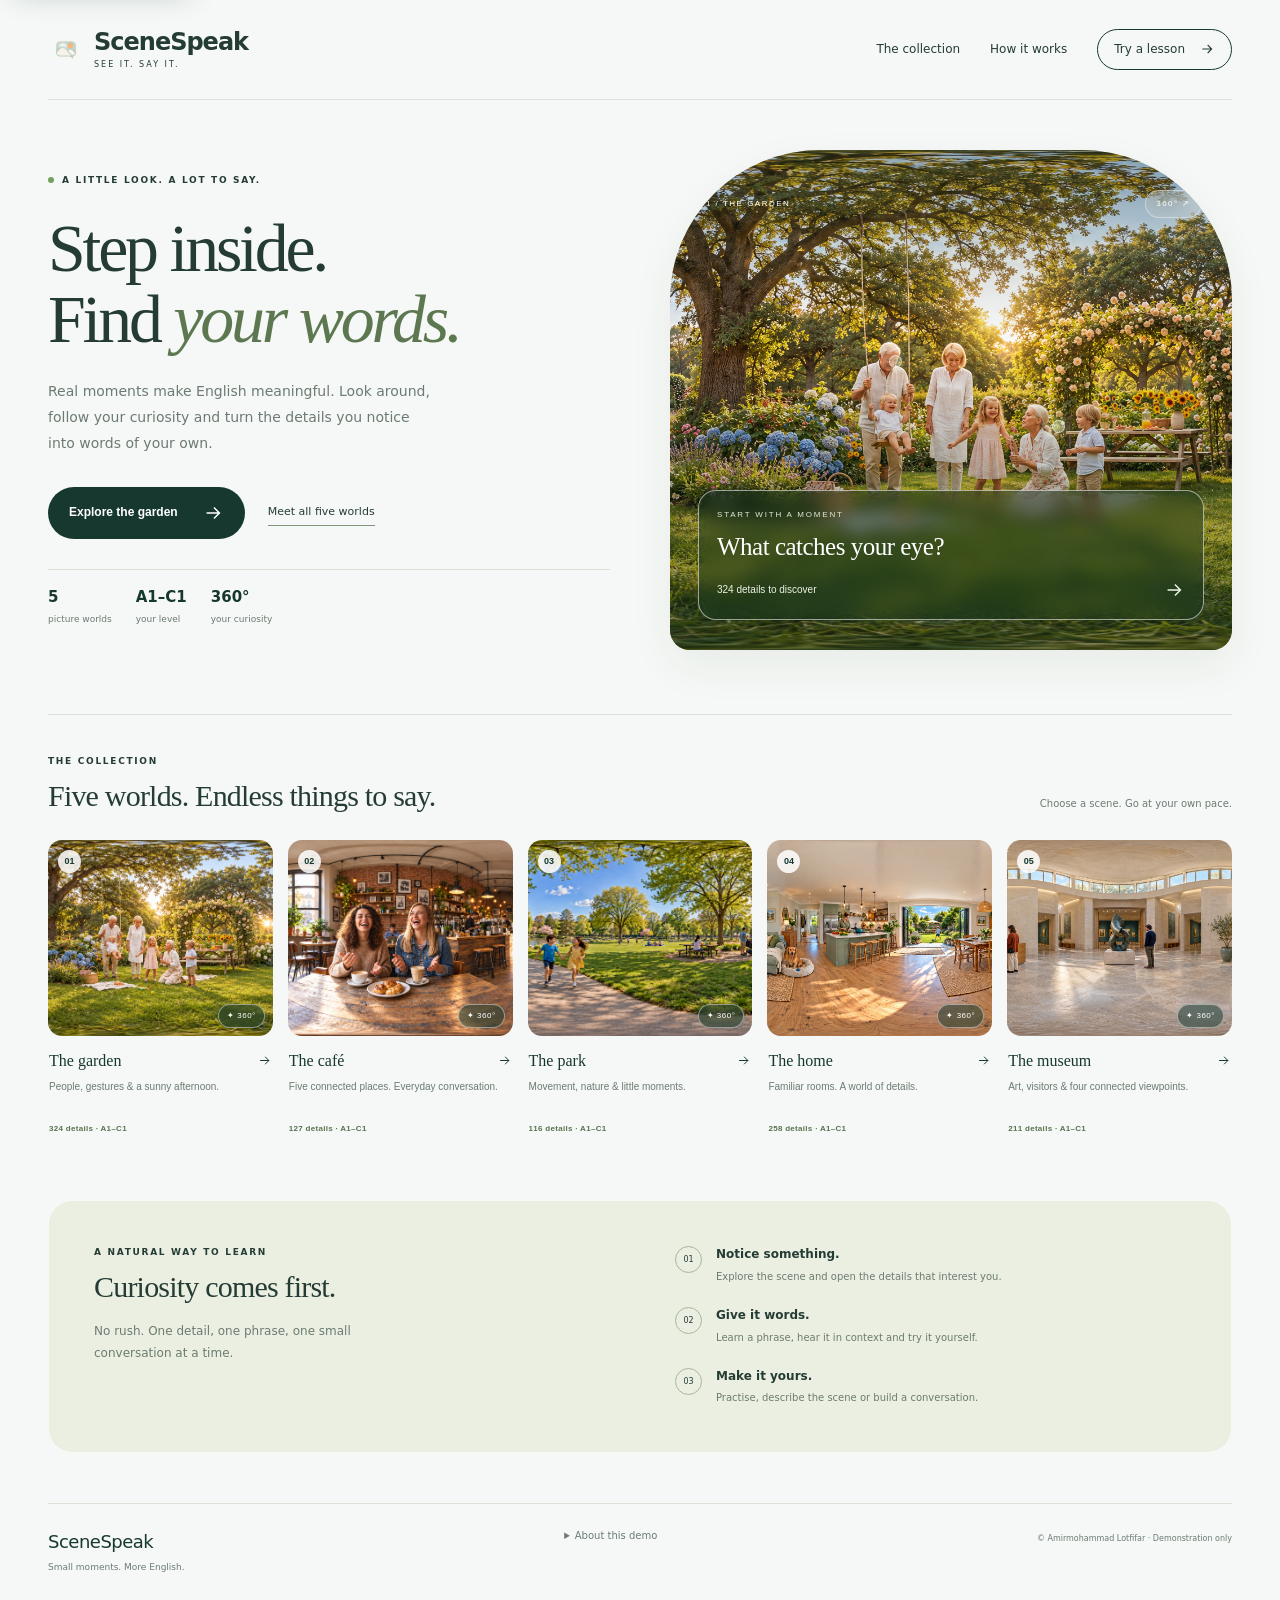
==== commit 317f957a: "Add soft translucent glass surfaces across demo lesson activities" ====
--- a/index.html
+++ b/index.html
@@ -1,7 +1,7 @@
 <!doctype html>
 <html lang="en" data-app-theme="sky" class="app-starting">
 <head>
-<script src="core/demo-catalog.js?v=794c52f35bbc"></script>
+<script src="core/demo-catalog.js?v=1059b65d32a6"></script>
   <meta charset="utf-8" />
   <meta name="viewport" content="width=device-width,initial-scale=1,viewport-fit=cover" />
   <meta name="theme-color" content="#246c53" />
@@ -76,6 +76,7 @@
 <link rel="stylesheet" href="panorama-discovery.css?v=2796113b11ba">
 <link rel="stylesheet" href="panorama-talk-tour.css?v=9b987abd512b"><link rel="stylesheet" href="panorama-listening.css?v=fb8505b4da74"><link rel="stylesheet" href="lesson2-panorama-host.css?v=6fbeef755df6">
 <link rel="stylesheet" href="demo-showcase.css?v=6394a07e016f">
+<link rel="stylesheet" href="demo-glass.css?v=865ee1d73009">
 </head>
 <body>
   <a class="skip-link" href="#app">Skip to learning content</a>
@@ -170,14 +171,14 @@
   <script src="core/panorama-listening.js?v=d44906e7a518"></script>
   <script src="core/scene-canvas.js?v=3cc0aee2521b"></script>
   <script src="core/panorama-view-state.js?v=c724463bb578"></script>
-  <script src="core/panorama-core-bridge.js?v=5d7f0881f3e7"></script>
-  <script src="core/home-hero.js?v=ce73f39a039e"></script>
+  <script src="core/panorama-core-bridge.js?v=5039425960f0"></script>
+  <script src="core/home-hero.js?v=053111ea5930"></script>
   <script src="core/how-it-works.js?v=6eccd0d6a22c"></script>
   <script src="core/learning-journey.js?v=d200642750fa"></script>
   <script src="core/ui-shell-v52.js?v=a1d1f0dc8a51"></script>
 <script src="core/lesson1-panorama-data.generated.js?v=9cea6a3fe7a9"></script>
-<script src="core/lesson1-panorama-bridge.js?v=e3c77c31e3be"></script>
+<script src="core/lesson1-panorama-bridge.js?v=9387e996732c"></script>
 <script src="core/lesson2-panorama-data.generated.js?v=45fe89afd67b"></script>
-<script src="core/lesson2-panorama-bridge.js?v=bfd34a2eaf96"></script>
+<script src="core/lesson2-panorama-bridge.js?v=fbd5101b8064"></script>
 </body>
 </html>
--- a/demo-glass.css
+++ b/demo-glass.css
@@ -0,0 +1,33 @@
+/* Translucent surfaces use background alpha, never opacity on readable content. */
+:root{--demo-glass:linear-gradient(135deg,rgba(248,254,249,.69),rgba(226,241,232,.57));--demo-glass-edge:rgba(255,255,255,.65);--demo-glass-shadow:0 12px 36px rgba(15,49,35,.12),inset 0 1px 0 rgba(255,255,255,.55);--demo-glass-blur:blur(12px) saturate(112%)}
+.scene-canvas :is(.canvas-detail-card,.canvas-panel,.canvas-activity,.canvas-recall,.canvas-practice-picker,.scenario-studio),.scene-canvas .immersive-learn .learn-workspace,.lesson-connections-panel,.journey-dialog{
+ background:var(--demo-glass)!important;border:1px solid var(--demo-glass-edge)!important;backdrop-filter:var(--demo-glass-blur)!important;-webkit-backdrop-filter:var(--demo-glass-blur)!important;box-shadow:var(--demo-glass-shadow)!important;color:#173c2e;--lesson-ink:#173c2e;--lesson-muted:#3d5d4e}
+/* One frosted layer is enough; nested learning surfaces stay light. */
+.scene-canvas .canvas-activity :is(.speaking-studio,.talk-studio),.scene-canvas .learn-studio{background:transparent!important;backdrop-filter:none!important;-webkit-backdrop-filter:none!important;box-shadow:none!important}
+.scene-canvas :is(.canvas-activity>header,.listening-toolbar,.learn-header),.journey-dialog .journey-dialog-header{background:rgba(247,253,248,.25)!important}
+.scene-canvas .canvas-dock{background:rgba(244,253,247,.66)!important;border:1px solid rgba(255,255,255,.7)!important;backdrop-filter:blur(14px) saturate(115%)!important;-webkit-backdrop-filter:blur(14px) saturate(115%)!important;box-shadow:0 8px 30px #153f3024!important}
+.scene-canvas .canvas-dark-glass{background:rgba(18,43,34,.56)!important;border-color:rgba(255,255,255,.32)!important;backdrop-filter:blur(12px) saturate(110%)!important;-webkit-backdrop-filter:blur(12px) saturate(110%)!important;color:#fff!important}
+.scene-canvas :is(.canvas-card-copy,.canvas-detail-panel,.listening-question-card,.listening-preferences){background:transparent!important}
+.scene-canvas :is(.listening-transcript,.listening-model-answer),.lesson-connections-panel [data-lesson-destination]{background:rgba(255,255,255,.24)!important;border-color:rgba(255,255,255,.45)!important}
+.scene-canvas :is(textarea,select),.scene-canvas .canvas-detail-children button{background:rgba(251,255,252,.42)!important;border-color:rgba(255,255,255,.65)!important;color:#183f30}
+.scene-canvas .canvas-detail-children button:hover,.lesson-connections-panel [data-lesson-destination]:hover{background:rgba(255,255,255,.6)!important}
+.scene-canvas :is(textarea,select):focus-visible{outline:2px solid #326d51;outline-offset:2px;background:rgba(250,255,251,.73)!important}
+.journey-dialog::backdrop,.cafe-detail-dialog::backdrop{background:rgba(12,33,25,.24);backdrop-filter:blur(3px);-webkit-backdrop-filter:blur(3px)}
+.journey-dialog .journey-list-toolbar{background:rgba(248,253,249,.45)!important;backdrop-filter:blur(8px);-webkit-backdrop-filter:blur(8px)}
+.journey-dialog .island-lesson-board{background:color-mix(in srgb,var(--world-tint,#e6eedf) 68%,transparent)}
+.garden-viewer :is(#garden-photo-dialog,#garden-help-dialog),.cafe-detail-dialog,#pano-card,#pano-details,#pano-camera{background:var(--demo-glass)!important;border:1px solid var(--demo-glass-edge)!important;backdrop-filter:var(--demo-glass-blur)!important;-webkit-backdrop-filter:var(--demo-glass-blur)!important;box-shadow:var(--demo-glass-shadow)!important;color:#173c2e}
+.cafe-detail-dialog header{background:rgba(243,251,245,.48)!important;backdrop-filter:blur(10px);-webkit-backdrop-filter:blur(10px)}
+/* The entrance photo also stays visible through its caption. */
+.demo-home .demo-picture-note{background:rgba(16,49,35,.42);border-color:rgba(255,255,255,.55);backdrop-filter:blur(8px) saturate(110%);-webkit-backdrop-filter:blur(8px) saturate(110%)}
+.demo-home .demo-method{background:rgba(224,231,208,.55);border:1px solid rgba(255,255,255,.7);backdrop-filter:blur(10px);-webkit-backdrop-filter:blur(10px)}
+@supports not ((backdrop-filter:blur(1px)) or (-webkit-backdrop-filter:blur(1px))){
+ .scene-canvas :is(.canvas-detail-card,.canvas-panel,.canvas-activity,.canvas-recall,.canvas-practice-picker,.scenario-studio),.scene-canvas .immersive-learn .learn-workspace,.lesson-connections-panel,.journey-dialog,.garden-viewer :is(#garden-photo-dialog,#garden-help-dialog),.cafe-detail-dialog,#pano-card,#pano-details,#pano-camera{background:rgba(243,250,244,.95)!important}
+ .scene-canvas .canvas-dock{background:rgba(244,251,246,.94)!important}.scene-canvas .canvas-dark-glass{background:rgba(18,43,34,.88)!important}.demo-home .demo-picture-note{background:rgba(16,49,35,.82)}
+}
+@media(prefers-reduced-transparency:reduce){
+ .scene-canvas :is(.canvas-detail-card,.canvas-panel,.canvas-activity,.canvas-recall,.canvas-practice-picker,.scenario-studio),.scene-canvas .immersive-learn .learn-workspace,.lesson-connections-panel,.journey-dialog,.garden-viewer :is(#garden-photo-dialog,#garden-help-dialog),.cafe-detail-dialog,#pano-card,#pano-details,#pano-camera{background:rgba(243,250,244,.97)!important;backdrop-filter:none!important;-webkit-backdrop-filter:none!important}
+ .scene-canvas .canvas-dock{background:rgba(244,251,246,.97)!important}.scene-canvas .canvas-dark-glass{background:rgba(18,43,34,.94)!important}.demo-home .demo-picture-note{background:rgba(16,49,35,.94);backdrop-filter:none;-webkit-backdrop-filter:none}
+}
+
+/* Mobile Talk keeps its clear overview above; the stationary native photo also stays behind the glass below. */
+.talk-still-stage{background:transparent}
